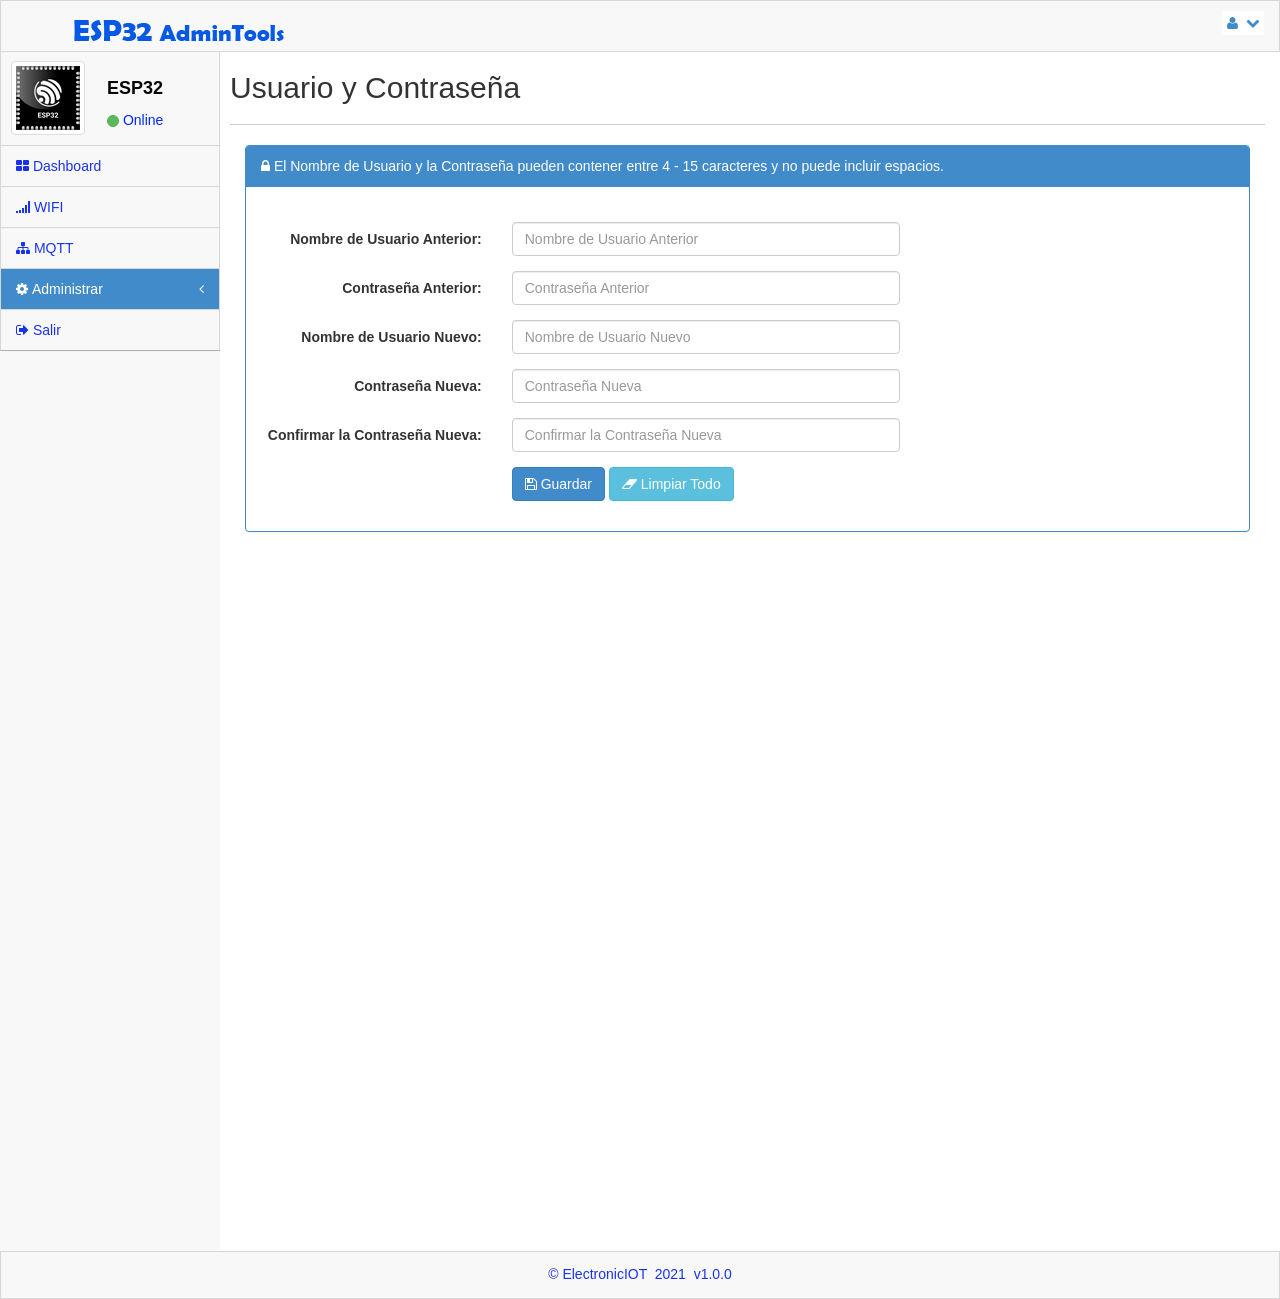
==== src/data/admin.html @ fc7c02d1 "Maquetado en Limpio HTML 15/08/25" ====
<!DOCTYPE html>
<html lang="es">
<!-- BEGIN HEAD-->

<head>
    <meta charset="UTF-8" />
    <title>AdminTools | Admin</title>
    <meta content="width=device-width, initial-scale=1.0" name="viewport" />
    <meta content="" name="description" />
    <meta content="ElectronicIOT" name="author" />
    <!-- Favicon icon -->
    <link rel="icon" href="esp32.png" type="image/x-icon">
    <!-- GLOBAL STYLES -->
    <link rel="stylesheet" href="bootstrap.css" />
    <link rel="stylesheet" href="main.css" />
    <link rel="stylesheet" href="theme.css" />
    <link rel="stylesheet" href="MoneAdmin.css" />
    <link rel="stylesheet" href="font-awesome.css" />
    <link rel="stylesheet" href="bootstrap-switch.css" />
    <link rel="stylesheet" href="styles.css" />
    <!--END GLOBAL STYLES -->
</head>
<!-- END  HEAD-->
<!-- BEGIN BODY-->

<body class="padTop53 ">
    <!-- MAIN WRAPPER -->
    <div id="wrap">
        <!-- HEADER SECTION -->
        <div id="top">
            <nav class="navbar navbar-inverse navbar-fixed-top " style="padding-top: 10px;">
                <a data-original-title="Show/Hide Menu" data-placement="bottom" data-tooltip="tooltip" class="accordion-toggle btn btn-primary btn-sm visible-xs" data-toggle="collapse" href="#menu" id="menu-toggle">
                    <i class="icon-align-justify"></i>
                </a>
                <!-- LOGO SECTION -->
                <header class="navbar-header">
                    <a href="/" class="navbar-brand">
                        <img src="logo.png" alt="" /></a>
                </header>
                <!-- END LOGO SECTION -->
                <ul class="nav navbar-top-links navbar-right">
                    <!--ADMIN SETTINGS SECTIONS -->
                    <li class="dropdown">
                        <a class="dropdown-toggle" data-toggle="dropdown" href="#">
                            <i class="icon-user "></i>&nbsp; <i class="icon-chevron-down "></i>
                        </a>
                        <ul class="dropdown-menu dropdown-user">
                            <li>
                                <a href="esp-admin"><i class="icon-user"></i> Usuario </a>
                            </li>
                            <li class="divider"></li>
                            <li><a href="esp-logout"><i class="icon-signout"></i> Salir </a>
                            </li>
                        </ul>
                    </li>
                    <!--END ADMIN SETTINGS -->
                </ul>
            </nav>
        </div>
        <!-- END HEADER SECTION -->
        <!-- MENU SECTION -->
        <div id="left">
            <div class="media user-media well-small">
                <a class="user-link" href="/">
                    <img class="media-object img-thumbnail user-img" alt="User Picture" src="esp32.png" />
                </a>
                <br />
                <div class="media-body">
                    <h5 class="media-heading"> ESP32</h5>
                    <ul class="list-unstyled user-info">
                        <li>
                            <a class="btn btn-success btn-xs btn-circle" style="width: 10px;height: 12px;"></a> Online
                        </li>
                    </ul>
                </div>
                <br />
            </div>
            <ul id="menu" class="collapse">
                <li class="panel">
                    <a href="/">
                        <i class="icon-th-large"></i> Dashboard
                    </a>
                </li>
                <li class="panel">
                    <a href="esp-wifi">
                        <i class="icon-signal"></i> WIFI
                    </a>
                </li>
                <li class="panel">
                    <a href="esp-mqtt">
                        <i class="icon-sitemap"></i> MQTT
                    </a>
                </li>
                <li class="panel active">
                    <a href="#" data-parent="#menu" data-toggle="collapse" class="accordion-toggle" data-target="#component-nav">
                        <i class=" icon-cog"> </i> Administrar
                        <span class="pull-right">
                          <i class="icon-angle-left"></i>       
                    </a>
                    <ul class="collapse" id="component-nav">
                        <li class=""><a href="esp-device"><i class="icon-angle-right"></i> Dispositivo </a></li>
                        <li class=""><a href="esp-restore"><i class="icon-angle-right"></i> Ajustes predeterminados de fábrica </a></li>
                        <li class=""><a href="esp-restart"><i class="icon-angle-right"></i> Reinicio </a></li>
                        <li class=""><a href="esp-admin"><i class="icon-angle-right"></i> Contraseña </a></li>
                    </ul>
                </li>
                <li class="panel">
                    <a href="esp-logout">
                        <i class="icon-signout"></i> Salir
                    </a>
                </li>
            </ul>
        </div>
        <!--END MENU SECTION -->
        <!--PAGE CONTENT -->
        <div id="content">
            <div class="inner" style="min-height:1200px;">
                <div class="row">
                    <div class="col-lg-12">
                        <h2> Usuario y Contraseña</h2>
                    </div>
                </div>
            <hr>
 
            <!--END BLOCK SECTION -->
            <div class="col-lg-12">
                <div class="panel panel-primary">
                    <div class="panel-heading">
                        <i class="icon-lock"></i> El Nombre de Usuario y la Contraseña pueden contener entre 4 - 15 caracteres y no puede incluir espacios.
                    </div>
                    <div class="panel-body">
                        <br>
                        <form class="form-horizontal">
                            
                            <div class="form-group" id="form_www_username">
                                <label for="www_username" class="control-label col-lg-3">Nombre de Usuario Anterior:</label>
                                <div class="col-lg-5">
                                    <input type="text" id="www_username" name="www_username" placeholder="Nombre de Usuario Anterior" class="form-control" />
                                </div>
                            </div>
                            <div class="form-group" id="form_www_password">
                                <label for="www_password" class="control-label col-lg-3">Contraseña Anterior:</label>
                                <div class="col-lg-5">
                                    <input type="password" id="www_password" name="www_password" placeholder="Contraseña Anterior" class="form-control" />
                                </div>
                            </div>
                            <div class="form-group" id="form_new_www_username">
                                <label for="new_www_username" class="control-label col-lg-3">Nombre de Usuario Nuevo:</label>
                                <div class="col-lg-5">
                                    <input type="text" id="new_www_username" name="new_www_username" placeholder="Nombre de Usuario Nuevo" class="form-control" />
                                </div>
                            </div>
                            <div class="form-group" id="form_new_www_password">
                                <label for="new_www_password" class="control-label col-lg-3">Contraseña Nueva:</label>
                                <div class="col-lg-5">
                                    <input type="password" id="new_www_password" name="new_www_password" placeholder="Contraseña Nueva" class="form-control" />
                                </div>
                            </div>
                            <div class="form-group" id="form_c_new_www_password">
                                <label for="c_new_www_password" class="control-label col-lg-3">Confirmar la Contraseña Nueva:</label>
                                <div class="col-lg-5">
                                    <input type="password" id="c_new_www_password" name="c_new_www_password" placeholder="Confirmar la Contraseña Nueva" class="form-control" />
                                </div>
                            </div>                 
                            <div class="form-group">
                                <label for="#" class="control-label col-lg-3"></label>
                                <div class="col-lg-5">
                                    <button class="btn btn-primary" type="submit"><i class="icon-save icon-white"></i> Guardar</button>
                                    <button class="btn btn-info" type="button" ><i class="icon-eraser icon-white"></i> Limpiar Todo</button>
                                </div>
                            </div>

                        </form>                   
                        
                    </div>
                </div>
            </div>
        </div>
    </div>
    <!--END PAGE CONTENT -->
    </div>
    <!-- END RIGHT STRIP  SECTION -->
    </div>
    <!--END MAIN WRAPPER -->
    <!-- FOOTER -->
    <div id="footer">
        <p>&copy; ElectronicIOT &nbsp;2021 &nbsp;v1.0.0</p>
    </div>
    <!--END FOOTER -->
    <!-- GLOBAL SCRIPTS -->
    <script src="jquery-2.0.3.min.js"></script>
    <script src="bootstrap.min.js"></script>
    <script src="modernizr-2.6.2.min.js"></script>
    <script src="bootstrap-switch.min.js"></script>
    <script src="scripts.js"></script>
    <!-- END GLOBAL SCRIPTS -->
</body>
<!-- END BODY-->

</html>
---- src/data/main.css ----
/*********************************************************/

/*                Important For top hover dropwown                */


      #top > .navbar .dropdown-menu > li > a:hover, #top > .navbar .dropdown-menu > li > a:focus {
background-repeat: repeat-x;
   background-image: linear-gradient(to bottom, #EEECEC  0%, #E2E2E2  100%) !important;
}


/*********************************************************/



#wrap {
  margin: 0 auto;
}

/* Set the fixed height of the footer here */

#footer {
  height: 48px;
  background-color: #222222;
}

@media (min-width: 768px) {
  html,
  body {
    height: 100%;
    /* The html and body elements cannot have any padding or margin. */
  
  }
  #wrap {
    height: auto !important;
    height: 100%;
    min-height: 100%;
    padding: 0 0 48px;
    margin-bottom: -48px;
  }
}

/* -------- END Sticky footer styles ------------------ */
/*********************************************************/

/*                 Template Layout                       */

/*********************************************************/

::-webkit-scrollbar {
  width: 12px;
  height: 12px;
}

::-webkit-scrollbar-thumb {
  border-radius: 1em;
}

::-webkit-scrollbar-thumb:hover {
  background-color: #999;
}

::-webkit-scrollbar-track {
  background: transparent;
  border-radius: 1em;
}

::-webkit-scrollbar-track:hover {
  background: rgba(110, 110, 110, 0.25);
}

body.padTop53 {
  padding-top: 75px;
  overflow: visible;
}

@media (min-width: 802px) {
  body.padTop53 {
    padding-top: 51px;
  }


}

#wrap:before,
#top:before,
.head:before,
#footer:before,
#wrap:after,
#top:after,
.head:after,
#footer:after {
  display: table;
  content: " ";
}

#wrap:after,
#top:after,
.head:after,
#footer:after {
  clear: both;
}

#wrap {
  background-color: #f8f8f8;
}

#right {
  display: none;
}

@media (min-width: 768px) {
  #left {
    position: relative;
    float: left;
    width: 100px;
  }
  #left #menu.affix {
    position: fixed;
    top:0px;
    width: 100px;
    overflow-x: hidden;
    overflow-y: hidden;
    -webkit-overflow-scrolling: touch;
  }
  #left #menu.affix:hover {
    overflow-y: scroll;
  }
  #left #menu.affix > li:last-child > a:last-child {
    /*border-bottom: 1px solid rgba(0, 0, 0, 0.3);*/
    /*box-shadow: 0 1px 0 rgba(255, 255, 255, 0.05), 0 1px 0 rgba(255, 255, 255, 0.05) inset;*/
  }
  body.padTop53 #left #menu.affix {
    top: 53px;
  }
  .side-right #left {
    float: right;
  }
  #content {
    margin-left: 100px;
  }
  .side-right #content {
    margin-right: 100px;
    margin-left: 0;
  }
  #left {
    margin-bottom: -10px;
  }
}

@media (min-width: 992px) {
  #left {
    width: 220px;
  }
  #left #menu.affix {
    width: 220px;
  }
  .mini-sidebar #left {
    width: 100px;
  }
  .mini-sidebar #left #menu.affix {
    width: 100px;
  }
  #content {
    margin-left: 220px;
  }
  .side-right #content {
    margin-right: 220px;
  }
  .mini-sidebar #content {
    margin-left: 100px;
  }
  .mini-sidebar.side-right #content {
    margin-right: 100px;
    margin-left: 0;
  }
}

@media (min-width: 768px) {
  .hide-sidebar #left,
  .hide-sidebar #right {
    display: none;
  }
  .hide-sidebar #content {
    width: 100% !important;
    margin: 0 !important;
  }
}

@media (min-width: 1200px) {
  body.fixed #wrap,
  body.fixed #footer,
  body.fixed #top .navbar.navbar-fixed-top {
    max-width: 1170px;
    margin-right: auto;
    margin-left: auto;
  }
}

/* ================== END Template Layout ============== */

/* BEGIN TOP bar */

#top .navbar {
  margin-bottom: 0;
   border:1px solid rgb(216, 215, 215);
  background-color:#f8f8f8;
}

#top .navbar-brand {
  padding: 0;
}

#top .topnav {
  margin: 10px 15px 10px auto;
}

@media (min-width: 768px) {
  #top .topnav {
    float: right;
  }
}

/* END TOP bar */
/* BEGIN header.head bar */

.head {
  text-shadow: 0 1px 0px rgba(0, 0, 0, 0.5);
  background: #404040;
  border-bottom: 1px solid rgba(0, 0, 0, 0.3);
  box-shadow: 0 1px 0px rgba(255, 255, 255, 0.05) inset;
}

.head .search-bar {
  padding: 10px 15px;
  margin: 0 auto;
  border-bottom: 1px solid rgba(0, 0, 0, 0.3);
  -webkit-box-shadow: 0 1px 0 rgba(255, 255, 255, 0.05);
          box-shadow: 0 1px 0 rgba(255, 255, 255, 0.05);
}

.head .search-bar .main-search {
  margin-right: 40px;
  border-bottom: 1px solid #7c7c7c;
}

.head .search-bar .main-search input[type="text"] {
  color: #ccc;
  background-color: transparent;
  border-color: transparent;
  -webkit-box-shadow: none;
          box-shadow: none;
}

.head .search-bar .main-search button,
.head .search-bar .main-search input[type=submit] {
  background: transparent;
  border: transparent;
}

@media (min-width: 768px) {
  .head .search-bar {
    border-right: 1px solid rgba(0, 0, 0, 0.3);
    border-bottom-width: 0;
    -webkit-box-shadow: -1px 0 0px rgba(255, 255, 255, 0.05) inset;
            box-shadow: -1px 0 0px rgba(255, 255, 255, 0.05) inset;
  }
  .side-right .head .search-bar {
    border-left: 1px solid rgba(0, 0, 0, 0.3);
    border-right-width: 0;
    -webkit-box-shadow: 1px 0 0px rgba(255, 255, 255, 0.05) inset;
            box-shadow: 1px 0 0px rgba(255, 255, 255, 0.05) inset;
  }
}

.head .main-bar {
  padding: 10px;
}

.head .main-bar h3 {
  margin-top: 0;
  margin-bottom: 0;
  color: #bababa;
}

@media (min-width: 768px) {
  .head .main-bar h3 {
    margin-top: 5px;
  }
}

@media (min-width: 768px) {
  .head .search-bar .main-search {
    margin-right: auto;
  }
}

#menu-toggle {
  float: right;
  margin-left: 15px;
}

@media (min-width: 768px) {
  .search-bar {
    float: left;
    width: 100px;
    padding: 10px 4px;
  }
  .side-right .search-bar {
    float: right;
  }
  .search-bar .input-group-btn {
    display: none;
  }
  .search-bar .input-small.form-control {
    border-radius: 3px;
  }
  .main-bar {
    margin-left: 100px;
  }
  .side-right .main-bar {
    margin-right: 100px;
    margin-left: 0;
  }
}

@media (min-width: 992px) {
  .search-bar {
    width: 220px;
    padding: 10px 15px;
  }
  .search-bar .input-group-btn {
    display: table-cell;
  }
  .search-bar .input-small.form-control {
    border-radius: 3px 0 0 3px;
  }
  .mini-sidebar .search-bar {
    width: 100px;
    padding: 10px 4px;
  }
  .mini-sidebar .search-bar .input-group-btn {
    display: none;
  }
  .mini-sidebar .search-bar .input-small.form-control {
    border-radius: 3px;
  }
  .main-bar {
    margin-left: 220px;
  }
  .side-right .main-bar {
    margin-right: 220px;
  }
  .mini-sidebar .main-bar {
    margin-left: 100px;
  }
  .side-right.mini-sidebar .main-bar {
    margin-left: 0;
  }
}

/** END header.head bar */
/*********************************************************/

/*          Begin LEFT Styles                           */

/*********************************************************/

.user-media {
  display: none;
  /*background-color: #5cb85c;*/
  color:#0029FF;
   border-right:1px solid rgb(216, 215, 215);
    border-left:1px solid rgb(216, 215, 215);
}

@media (min-width: 768px) {
  .user-media {
    display: block;
  }
  .user-media .media-body {
    display: none;
  }
  .user-media .user-link {
    position: relative;
    display: block;
    margin-right: auto;
    margin-left: auto;
  }
  .user-media .user-link .user-img {
    margin: 10px auto;
  }
  .user-media .user-link .user-label {
    position: absolute;
    top: -6px;
    right: 6px;
  }
}

@media (min-width: 992px) {
  .user-media .user-link {
    float: left;
  }
  .user-media .user-link .user-img {
    margin: 10px;
  }
  .user-media .user-link .user-label {
    top: 6px;
    right: 0;
  }
  .user-media .media-body {
    display: block;
    float: left;
    margin-left: 12px;
  }
  .user-media .media-body h5.media-heading {
   font-size: 18px;
padding-top: 8px;
margin-bottom: 11px;
color: #050505;
font-weight: bolder;
  }
  .user-media .media-body ul.user-info li {
    /*color: #ccc;*/
  }
}

@media (min-width: 768px) {
  .mini-sidebar .media-body {
    display: none;
  }
  .side-right .user-link .user-label {
    right: auto;
    left: 6px;
  }
}

/* ============== END LEFT Styles ================= */
#menu {
  position: relative;
  overflow: hidden;
  /*background-color: #333;*/
  border-right:1px solid rgb(216, 215, 215);
   border-left:1px solid rgb(216, 215, 215);
  background-color:#f8f8f8;
  border-bottom: 1px solid rgba(0, 0, 0, 0.3);
  -webkit-box-shadow: 0 1px 0 rgba(255, 255, 255, 0.05);
          box-shadow: 0 1px 0 rgba(255, 255, 255, 0.05);
}

#menu,
#menu ul {
  padding: 0;
  margin: 0;
  list-style: none;
}

@media (min-width: 768px) {
  #menu.collapse {
    display: inherit !important;
  }
}

#menu > li {
  position: relative;
  display: block;
  margin: 0;
  border-width: 0;
  border-radius: 0;
}

#menu > li > a {
  position: relative;
  display: block;
  padding: 10px 15px;
  color: #1933EC;
  /*text-shadow: 0 1px 0 rgba(0, 0, 0, 0.5);*/
  border-top:1px solid rgb(216, 215, 215);
  /*-webkit-box-shadow: inset 0 1px 0 rgba(255, 255, 255, 0.05);
          box-shadow: inset 0 1px 0 rgba(255, 255, 255, 0.05);*/
}

#menu > li > a:hover,
#menu > li > a:focus {
  color: #fff;
  text-decoration: none;
  background-color: #428bca;
  outline: none;
}

#menu > li > a .label {
  float: right;
}

#menu > li.active > a {
  color: #fff;
  background-color: #428bca;

}

#menu > li.panel {
  background-color: transparent;
}

#menu li > a {
  text-decoration: none;
}

#menu ul {
  padding: 5px 0 5px 15px;
  border-top: 1px solid rgb(216, 215, 215);
  -webkit-box-shadow: 0 1px 0px rgba(255, 255, 255, 0.05) inset;
          box-shadow: 0 1px 0px rgba(255, 255, 255, 0.05) inset;
}

#menu ul a {
  display: block;
  padding: 10px 0;
  /*margin-left: 15px;*/
   /*font-size: 12px;*/
  font-size: 14px;
  /*color: #000;*/
}

#menu .nav-header {
  padding: 3px 15px;
  font-size: 12px;
  font-weight: bold;
  color: #777;
  text-shadow: 0 1px 0px rgba(0, 0, 0, 0.5);
  text-transform: uppercase;
  background: #404040;
  border-top: 1px solid rgba(0, 0, 0, 0.3);
  -webkit-box-shadow: 0 1px 0px rgba(255, 255, 255, 0.05) inset;
          box-shadow: 0 1px 0px rgba(255, 255, 255, 0.05) inset;
}

#menu .nav-divider {
  height: 6px;
  margin: 0;
  background: rgba(0, 0, 0, 0.2);
  border-top: 1px solid rgba(255, 255, 255, 0.01);
  box-shadow: 0 1px 3px rgba(0, 0, 0, 0.3) inset;
}

#menu > li.active > a {
  position: relative;
}

#menu > li.panel.active ul > li.active > a:after {
  position: absolute;
  right: 0;
  border-color: transparent #6e6e6e transparent transparent;
  border-style: solid;
  border-width: 10px;
  content: "";
}

.side-right #menu > li > a > .label {
  right: auto;
  left: 3px;
}

@media (min-width: 768px) {
  .mini-sidebar #menu > li > a,
  #menu > li > a {
    text-align: center;
  }
  .mini-sidebar #menu > li > a > i,
  #menu > li > a > i {
    display: block;
    font-size: 20px;
  }
  .mini-sidebar #menu > li > a .label,
  #menu > li > a .label {
    position: absolute;
    top: 3px;
    right: 3px;
  }
  .mini-sidebar.side-right #menu > li > a .label,
  .side-right #menu > li > a .label {
    right: auto;
  }
  #menu:after,
  .mini-sidebar #menu:after {
    position: absolute;
    top: 0;
    right: 0;
    bottom: 0;
    left: 0;
    display: block;
    width: 0;
    /*background: #333;*/
    /*content: " ";*/
    -webkit-box-shadow: 97px 1px 5px 2px rgba(0, 0, 0, 0.6);
            box-shadow: 97px 1px 5px 2px rgba(0, 0, 0, 0.6);
  }
  .side-right #menu:after,
  .side-right.mini-sidebar #menu:after {
    -webkit-box-shadow: 3px 1px 5px 2px rgba(0, 0, 0, 0.6);
            box-shadow: 3px 1px 5px 2px rgba(0, 0, 0, 0.6);
  }
}

@media (min-width: 992px) {
  #menu > li > a {
    text-align: left;
  }
  #menu > li > a > i {
    display: inline;
    font-size: 14px;
  }
  #menu > li > a > .label {
    position: relative;
  }
  #menu:after {
    -webkit-box-shadow: 217px 1px 5px 2px rgba(0, 0, 0, 0.6);
            box-shadow: 217px 1px 5px 2px rgba(0, 0, 0, 0.6);
  }
  .mini-sidebar #menu:after {
    -webkit-box-shadow: 97px 1px 5px 2px rgba(0, 0, 0, 0.6);
            box-shadow: 97px 1px 5px 2px rgba(0, 0, 0, 0.6);
  }
}

/* BEGIN CONTENT STYLES */

#content {
  -webkit-transition: margin 0.4s;
          transition: margin 0.4s;
}

.outer {
  padding: 10px;
  background-color: #6e6e6e;
}

.outer:before,
.outer:after {
  display: table;
  content: " ";
}

.outer:after {
  clear: both;
}

.inner {
  position: relative;
  min-height: 1px;
  /*padding-right: 10px;*/
  padding-right: 15px;
  padding-left: 10px;
  background: #fff;
  border: 0px solid #e4e4e4;
  min-height:1200px;
}

@media (min-width: 768px) {
  .inner {
    float: left;
    width: 100%;

  }
 
}

.inner .row {
  margin-right: -15px;
  margin-left: -15px;
}

/* END CONTENT STYLES */
/* BEGIN FOOTER */

#footer {
  margin: 0 auto;
  color: #1933EC;
background-color:#f8f8f8;
 border:1px solid rgb(216, 215, 215);

}

#footer p {
  padding: 12px 0 0;
  text-align: center;
  
}

/** END FOOTER */
.box {
  position: relative;
  display: block;
  margin: 10px auto;
  border: 1px solid #efefef;
}

.box header {
  background-repeat: repeat-x;
    border-bottom: 1px solid #d4d4d4;
    -webkit-box-shadow: 0 1px 4px rgba(0, 0, 0, 0.065);
    box-shadow: 0 1px 4px rgba(0, 0, 0, 0.065);
    background-image: linear-gradient(to bottom, #ffffff 0%, #f2f2f2 100%);
}

.box header:before,
.box header:after {
  display: table;
  content: " ";
}

.box header:after {
  clear: both;
}

.box header .icons,
.box header h5,
.box header .toolbar {
  position: relative;
  display: block;
  float: left;
  min-height: 1px;
  padding: 0;
  margin: 0;
}

.box header .icons {
  padding: 10px 15px;
  border-right: 1px solid #ddd;
  -webkit-box-shadow: 1px 0px 0px #ffffff;
          box-shadow: 1px 0px 0px #ffffff;
}

.box header h5 {
  padding: 12px;
  font-weight: bold;
}

.box.inverse header {
  color: #f5f5f5;
    background-repeat: repeat-x;
    border-bottom: 1px solid #4d4d4d;
    background-image: linear-gradient(to bottom, #333333 0%, #222222 100%);
}

.box.inverse header .icons {
  border-right: 1px solid #222;
  -webkit-box-shadow: 1px 0px 0px #3c3c3c;
          box-shadow: 1px 0px 0px #3c3c3c;
}

.box.primary header {
  color: #fff;
    background-repeat: repeat-x;
    border-bottom: 1px solid #428bca;
    background-image: linear-gradient(to bottom, #428bca 0%, #3071a9 100%);
}

.box.primary header .icons {
  border-right: 1px solid #245682;
  -webkit-box-shadow: 1px 0px 0px #6aa3d5;
          box-shadow: 1px 0px 0px #6aa3d5;
}

.box.success header {
  color: #fff;
    background-repeat: repeat-x;
    border-bottom: 1px solid #5cb85c;
    background-image: linear-gradient(to bottom, #5cb85c 0%, #449d44 100%);
}

.box.success header .icons {
  border-right: 1px solid #357935;
  -webkit-box-shadow: 1px 0px 0px #80c780;
          box-shadow: 1px 0px 0px #80c780;
}

.box.warning header {
  color: #fff;
    background-repeat: repeat-x;
    border-bottom: 1px solid #f0ad4e;
    background-image: linear-gradient(to bottom, #f0ad4e 0%, #ec971f 100%);
}

.box.warning header .icons {
  border-right: 1px solid #c77c11;
  -webkit-box-shadow: 1px 0px 0px #f4c37d;
          box-shadow: 1px 0px 0px #f4c37d;
}

.box.danger header {
  color: #fff;
    background-repeat: repeat-x;
    border-bottom: 1px solid #d9534f;
    background-image: linear-gradient(to bottom, #d9534f 0%, #c9302c 100%);
}

.box.danger header .icons {
  border-right: 1px solid #a02622;
  -webkit-box-shadow: 1px 0px 0px #e27c79;
          box-shadow: 1px 0px 0px #e27c79;
}

.box.info header {
  color: #fff;
    background-repeat: repeat-x;
    border-bottom: 1px solid #5bc0de;
    background-image: linear-gradient(to bottom, #5bc0de 0%, #31b0d5 100%);
}

.box.info header .icons {
  border-right: 1px solid #2390b0;
  -webkit-box-shadow: 1px 0px 0px #85d0e7;
          box-shadow: 1px 0px 0px #85d0e7;
}

.box:not(.dark) header .toolbar .nav > li > a {
  /*color: #fff;*/
  color:#1973e1;
}

.box header .toolbar {
  display: inline-table;
  float: right;
}

.box header .toolbar .btn-toolbar {
  margin: 6px 3px;
}

.box header .toolbar .label,
.box header .toolbar .badge {
  display: inline-block;
  margin: 10px;
}

.box header .toolbar .nav {
  margin: 1px 1px 0 0;
}

.box header .toolbar .nav > li {
  display: inline-block;
}

.box header .toolbar .nav > li > a {
  padding-top: 9px;
 
}

.box header .toolbar .nav > li > a:hover,
.box header .toolbar .nav > li > a:focus {
  color: #222;
  
}

.box header .toolbar > .btn {
  margin-right: 4px;
}

.box header .toolbar > .btn-sm,
.box header .toolbar > .btn-group {
  margin: 4px;
}

.box header .toolbar > .btn-xs {
  margin: 6px;
}

.box header .toolbar .input-sm {
  margin: 4px -4px;
}

.box header .toolbar .progress {
  min-width: 120px;
  margin: 10px 4px;
}

.box header .toolbar .progress.middle {
  height: 12px;
  margin: 13px 4px;
}

.box header .toolbar .progress.mini {
  height: 6px;
  margin: 16px 4px;
}

.box.danger .dropdown-menu > li > a:hover,
.box.danger .dropdown-menu > li > a:focus {
  background-repeat: repeat-x;
    background-image: linear-gradient(to bottom, #d9534f 0%, #c9302c 100%);
}

.box.info .dropdown-menu > li > a:hover,
.box.info .dropdown-menu > li > a:focus {
  background-repeat: repeat-x;
    background-image: linear-gradient(to bottom, #5bc0de 0%, #31b0d5 100%);
}

.box.success .dropdown-menu > li > a:hover,
.box.success .dropdown-menu > li > a:focus {
  background-repeat: repeat-x;
    background-image: linear-gradient(to bottom, #5cb85c 0%, #449d44 100%);
}

.box.warning .dropdown-menu > li > a:hover,
.box.warning .dropdown-menu > li > a:focus {
  background-repeat: repeat-x;
    background-image: linear-gradient(to bottom, #f0ad4e 0%, #ec971f 100%);
}

.box.inverse .dropdown-menu > li > a:hover,
.box.inverse .dropdown-menu > li > a:focus {
  background-repeat: repeat-x;
    background-image: linear-gradient(to bottom, #333333 0%, #222222 100%);
}

.box .body {
  padding: 10px;
  -webkit-box-shadow: inset 0 1px 1px rgba(0, 0, 0, 0.05);
          box-shadow: inset 0 1px 1px rgba(0, 0, 0, 0.05);
}

.box .body hr {
  margin-right: -10px;
  margin-left: -10px;
}

.body.collapse:not(.in) {
  padding: 0;
}

.box > .block {
  padding: 0;
}

.row.ui-sortable .box header {
  cursor: move;
}

.btn-metis-1 {
  color: #ffffff;
  background-color: #ee465a;
  border-color: #c11a39;
}

.btn-metis-1:hover,
.btn-metis-1:focus,
.btn-metis-1:active,
.btn-metis-1.active,
.open .dropdown-toggle.btn-metis-1 {
  color: #ffffff;
  background-color: #eb2139;
  border-color: #8b1329;
}

.btn-metis-1:active,
.btn-metis-1.active,
.open .dropdown-toggle.btn-metis-1 {
  background-image: none;
}

.btn-metis-1.disabled,
.btn-metis-1[disabled],
fieldset[disabled] .btn-metis-1,
.btn-metis-1.disabled:hover,
.btn-metis-1[disabled]:hover,
fieldset[disabled] .btn-metis-1:hover,
.btn-metis-1.disabled:focus,
.btn-metis-1[disabled]:focus,
fieldset[disabled] .btn-metis-1:focus,
.btn-metis-1.disabled:active,
.btn-metis-1[disabled]:active,
fieldset[disabled] .btn-metis-1:active,
.btn-metis-1.disabled.active,
.btn-metis-1[disabled].active,
fieldset[disabled] .btn-metis-1.active {
  background-color: #ee465a;
  border-color: #c11a39;
}

.btn-metis-2 {
  color: #ffffff;
  background-color: #9fd256;
  border-color: #6fac34;
}

.btn-metis-2:hover,
.btn-metis-2:focus,
.btn-metis-2:active,
.btn-metis-2.active,
.open .dropdown-toggle.btn-metis-2 {
  color: #ffffff;
  background-color: #8dc936;
  border-color: #517d26;
}

.btn-metis-2:active,
.btn-metis-2.active,
.open .dropdown-toggle.btn-metis-2 {
  background-image: none;
}

.btn-metis-2.disabled,
.btn-metis-2[disabled],
fieldset[disabled] .btn-metis-2,
.btn-metis-2.disabled:hover,
.btn-metis-2[disabled]:hover,
fieldset[disabled] .btn-metis-2:hover,
.btn-metis-2.disabled:focus,
.btn-metis-2[disabled]:focus,
fieldset[disabled] .btn-metis-2:focus,
.btn-metis-2.disabled:active,
.btn-metis-2[disabled]:active,
fieldset[disabled] .btn-metis-2:active,
.btn-metis-2.disabled.active,
.btn-metis-2[disabled].active,
fieldset[disabled] .btn-metis-2.active {
  background-color: #9fd256;
  border-color: #6fac34;
}

.btn-metis-3 {
  color: #ffffff;
  background-color: #fbb450;
  border-color: #f89406;
}

.btn-metis-3:hover,
.btn-metis-3:focus,
.btn-metis-3:active,
.btn-metis-3.active,
.open .dropdown-toggle.btn-metis-3 {
  color: #ffffff;
  background-color: #faa328;
  border-color: #bc7005;
}

.btn-metis-3:active,
.btn-metis-3.active,
.open .dropdown-toggle.btn-metis-3 {
  background-image: none;
}

.btn-metis-3.disabled,
.btn-metis-3[disabled],
fieldset[disabled] .btn-metis-3,
.btn-metis-3.disabled:hover,
.btn-metis-3[disabled]:hover,
fieldset[disabled] .btn-metis-3:hover,
.btn-metis-3.disabled:focus,
.btn-metis-3[disabled]:focus,
fieldset[disabled] .btn-metis-3:focus,
.btn-metis-3.disabled:active,
.btn-metis-3[disabled]:active,
fieldset[disabled] .btn-metis-3:active,
.btn-metis-3.disabled.active,
.btn-metis-3[disabled].active,
fieldset[disabled] .btn-metis-3.active {
  background-color: #fbb450;
  border-color: #f89406;
}

.btn-metis-4 {
  color: #ffffff;
  background-color: #a264e7;
  border-color: #62309a;
}

.btn-metis-4:hover,
.btn-metis-4:focus,
.btn-metis-4:active,
.btn-metis-4.active,
.open .dropdown-toggle.btn-metis-4 {
  color: #ffffff;
  background-color: #8d41e2;
  border-color: #44216b;
}

.btn-metis-4:active,
.btn-metis-4.active,
.open .dropdown-toggle.btn-metis-4 {
  background-image: none;
}

.btn-metis-4.disabled,
.btn-metis-4[disabled],
fieldset[disabled] .btn-metis-4,
.btn-metis-4.disabled:hover,
.btn-metis-4[disabled]:hover,
fieldset[disabled] .btn-metis-4:hover,
.btn-metis-4.disabled:focus,
.btn-metis-4[disabled]:focus,
fieldset[disabled] .btn-metis-4:focus,
.btn-metis-4.disabled:active,
.btn-metis-4[disabled]:active,
fieldset[disabled] .btn-metis-4:active,
.btn-metis-4.disabled.active,
.btn-metis-4[disabled].active,
fieldset[disabled] .btn-metis-4.active {
  background-color: #a264e7;
  border-color: #62309a;
}

.btn-metis-5 {
  color: #ffffff;
  background-color: #777777;
  border-color: #555555;
}

.btn-metis-5:hover,
.btn-metis-5:focus,
.btn-metis-5:active,
.btn-metis-5.active,
.open .dropdown-toggle.btn-metis-5 {
  color: #ffffff;
  background-color: #636363;
  border-color: #363636;
}

.btn-metis-5:active,
.btn-metis-5.active,
.open .dropdown-toggle.btn-metis-5 {
  background-image: none;
}

.btn-metis-5.disabled,
.btn-metis-5[disabled],
fieldset[disabled] .btn-metis-5,
.btn-metis-5.disabled:hover,
.btn-metis-5[disabled]:hover,
fieldset[disabled] .btn-metis-5:hover,
.btn-metis-5.disabled:focus,
.btn-metis-5[disabled]:focus,
fieldset[disabled] .btn-metis-5:focus,
.btn-metis-5.disabled:active,
.btn-metis-5[disabled]:active,
fieldset[disabled] .btn-metis-5:active,
.btn-metis-5.disabled.active,
.btn-metis-5[disabled].active,
fieldset[disabled] .btn-metis-5.active {
  background-color: #777777;
  border-color: #555555;
}

.btn-metis-6 {
  color: #ffffff;
  background-color: #00b4f5;
  border-color: #008dc5;
}

.btn-metis-6:hover,
.btn-metis-6:focus,
.btn-metis-6:active,
.btn-metis-6.active,
.open .dropdown-toggle.btn-metis-6 {
  color: #ffffff;
  background-color: #0096cc;
  border-color: #006188;
}

.btn-metis-6:active,
.btn-metis-6.active,
.open .dropdown-toggle.btn-metis-6 {
  background-image: none;
}

.btn-metis-6.disabled,
.btn-metis-6[disabled],
fieldset[disabled] .btn-metis-6,
.btn-metis-6.disabled:hover,
.btn-metis-6[disabled]:hover,
fieldset[disabled] .btn-metis-6:hover,
.btn-metis-6.disabled:focus,
.btn-metis-6[disabled]:focus,
fieldset[disabled] .btn-metis-6:focus,
.btn-metis-6.disabled:active,
.btn-metis-6[disabled]:active,
fieldset[disabled] .btn-metis-6:active,
.btn-metis-6.disabled.active,
.btn-metis-6[disabled].active,
fieldset[disabled] .btn-metis-6.active {
  background-color: #00b4f5;
  border-color: #008dc5;
}

.btn-circle {
  width: 40px;
  height: 40px;
  padding: 8px 10px;
  border-radius: 500px;
}

.btn-circle.btn-lg {
  width: 60px;
  height: 60px;
  padding: 14px 16px;
}

.btn-circle.btn-sm {
  width: 30px;
  height: 30px;
  padding: 5px 10px;
}

.btn-circle.btn-xs {
  width: 20px;
  height: 20px;
  padding: 0 5px;
}

.btn-rect {
  border-radius: 0 !important;
}

.btn-round.btn {
  border-radius: 28px;
}

.btn-round.btn-xs {
  border-radius: 28px;
}

.btn-round.btn-sm {
  border-radius: 28px;
}

.btn-round.btn-lg {
  border-radius: 28px;
}

.btn-line.btn-default {
  color: #333333;
  background-color: #fff;
  border-color: #cccccc;
}

.btn-line.btn-default:hover,
.btn-line.btn-default:focus,
.btn-line.btn-default:active,
.btn-line.btn-default.active {
  color: #ffffff;
  background-color: #262626;
  border-color: #b3b3b3;
}

.btn-line.btn-default.disabled,
.btn-line.btn-default[disabled],
fieldset[disabled] .btn-line.btn-default,
.btn-line.btn-default.disabled:hover,
.btn-line.btn-default[disabled]:hover,
fieldset[disabled] .btn-line.btn-default:hover,
.btn-line.btn-default.disabled:focus,
.btn-line.btn-default[disabled]:focus,
fieldset[disabled] .btn-line.btn-default:focus,
.btn-line.btn-default.disabled:active,
.btn-line.btn-default[disabled]:active,
fieldset[disabled] .btn-line.btn-default:active,
.btn-line.btn-default.disabled.active,
.btn-line.btn-default[disabled].active,
fieldset[disabled] .btn-line.btn-default.active {
  background-color: #ffffff;
  border-color: #cccccc;
}

.btn-line.btn-primary {
  color: #428bca;
  background-color: #fff;
  border-color: #357ebd;
}

.btn-line.btn-primary:hover,
.btn-line.btn-primary:focus,
.btn-line.btn-primary:active,
.btn-line.btn-primary.active {
  color: #ffffff;
  background-color: #357ebd;
  border-color: #2a6496;
}

.btn-line.btn-primary.disabled,
.btn-line.btn-primary[disabled],
fieldset[disabled] .btn-line.btn-primary,
.btn-line.btn-primary.disabled:hover,
.btn-line.btn-primary[disabled]:hover,
fieldset[disabled] .btn-line.btn-primary:hover,
.btn-line.btn-primary.disabled:focus,
.btn-line.btn-primary[disabled]:focus,
fieldset[disabled] .btn-line.btn-primary:focus,
.btn-line.btn-primary.disabled:active,
.btn-line.btn-primary[disabled]:active,
fieldset[disabled] .btn-line.btn-primary:active,
.btn-line.btn-primary.disabled.active,
.btn-line.btn-primary[disabled].active,
fieldset[disabled] .btn-line.btn-primary.active {
  background-color: #ffffff;
  border-color: #357ebd;
}

.btn-line.btn-warning {
  color: #f0ad4e;
  background-color: #fff;
  border-color: #eea236;
}

.btn-line.btn-warning:hover,
.btn-line.btn-warning:focus,
.btn-line.btn-warning:active,
.btn-line.btn-warning.active {
  color: #ffffff;
  background-color: #eea236;
  border-color: #df8a13;
}

.btn-line.btn-warning.disabled,
.btn-line.btn-warning[disabled],
fieldset[disabled] .btn-line.btn-warning,
.btn-line.btn-warning.disabled:hover,
.btn-line.btn-warning[disabled]:hover,
fieldset[disabled] .btn-line.btn-warning:hover,
.btn-line.btn-warning.disabled:focus,
.btn-line.btn-warning[disabled]:focus,
fieldset[disabled] .btn-line.btn-warning:focus,
.btn-line.btn-warning.disabled:active,
.btn-line.btn-warning[disabled]:active,
fieldset[disabled] .btn-line.btn-warning:active,
.btn-line.btn-warning.disabled.active,
.btn-line.btn-warning[disabled].active,
fieldset[disabled] .btn-line.btn-warning.active {
  background-color: #ffffff;
  border-color: #eea236;
}

.btn-line.btn-danger {
  color: #d9534f;
  background-color: #fff;
  border-color: #d43f3a;
}

.btn-line.btn-danger:hover,
.btn-line.btn-danger:focus,
.btn-line.btn-danger:active,
.btn-line.btn-danger.active {
  color: #ffffff;
  background-color: #d43f3a;
  border-color: #b52b27;
}

.btn-line.btn-danger.disabled,
.btn-line.btn-danger[disabled],
fieldset[disabled] .btn-line.btn-danger,
.btn-line.btn-danger.disabled:hover,
.btn-line.btn-danger[disabled]:hover,
fieldset[disabled] .btn-line.btn-danger:hover,
.btn-line.btn-danger.disabled:focus,
.btn-line.btn-danger[disabled]:focus,
fieldset[disabled] .btn-line.btn-danger:focus,
.btn-line.btn-danger.disabled:active,
.btn-line.btn-danger[disabled]:active,
fieldset[disabled] .btn-line.btn-danger:active,
.btn-line.btn-danger.disabled.active,
.btn-line.btn-danger[disabled].active,
fieldset[disabled] .btn-line.btn-danger.active {
  background-color: #ffffff;
  border-color: #d43f3a;
}

.btn-line.btn-success {
  color: #5cb85c;
  background-color: #fff;
  border-color: #4cae4c;
}

.btn-line.btn-success:hover,
.btn-line.btn-success:focus,
.btn-line.btn-success:active,
.btn-line.btn-success.active {
  color: #ffffff;
  background-color: #4cae4c;
  border-color: #3d8b3d;
}

.btn-line.btn-success.disabled,
.btn-line.btn-success[disabled],
fieldset[disabled] .btn-line.btn-success,
.btn-line.btn-success.disabled:hover,
.btn-line.btn-success[disabled]:hover,
fieldset[disabled] .btn-line.btn-success:hover,
.btn-line.btn-success.disabled:focus,
.btn-line.btn-success[disabled]:focus,
fieldset[disabled] .btn-line.btn-success:focus,
.btn-line.btn-success.disabled:active,
.btn-line.btn-success[disabled]:active,
fieldset[disabled] .btn-line.btn-success:active,
.btn-line.btn-success.disabled.active,
.btn-line.btn-success[disabled].active,
fieldset[disabled] .btn-line.btn-success.active {
  background-color: #ffffff;
  border-color: #4cae4c;
}

.btn-line.btn-info {
  color: #5bc0de;
  background-color: #fff;
  border-color: #46b8da;
}

.btn-line.btn-info:hover,
.btn-line.btn-info:focus,
.btn-line.btn-info:active,
.btn-line.btn-info.active {
  color: #ffffff;
  background-color: #46b8da;
  border-color: #28a1c5;
}

.btn-line.btn-info.disabled,
.btn-line.btn-info[disabled],
fieldset[disabled] .btn-line.btn-info,
.btn-line.btn-info.disabled:hover,
.btn-line.btn-info[disabled]:hover,
fieldset[disabled] .btn-line.btn-info:hover,
.btn-line.btn-info.disabled:focus,
.btn-line.btn-info[disabled]:focus,
fieldset[disabled] .btn-line.btn-info:focus,
.btn-line.btn-info.disabled:active,
.btn-line.btn-info[disabled]:active,
fieldset[disabled] .btn-line.btn-info:active,
.btn-line.btn-info.disabled.active,
.btn-line.btn-info[disabled].active,
fieldset[disabled] .btn-line.btn-info.active {
  background-color: #ffffff;
  border-color: #46b8da;
}

.btn-line.btn-metis-1 {
  color: #ee465a;
  background-color: #fff;
  border-color: #c11a39;
}

.btn-line.btn-metis-1:hover,
.btn-line.btn-metis-1:focus,
.btn-line.btn-metis-1:active,
.btn-line.btn-metis-1.active {
  color: #ffffff;
  background-color: #ec2f45;
  border-color: #94142c;
}

.btn-line.btn-metis-1.disabled,
.btn-line.btn-metis-1[disabled],
fieldset[disabled] .btn-line.btn-metis-1,
.btn-line.btn-metis-1.disabled:hover,
.btn-line.btn-metis-1[disabled]:hover,
fieldset[disabled] .btn-line.btn-metis-1:hover,
.btn-line.btn-metis-1.disabled:focus,
.btn-line.btn-metis-1[disabled]:focus,
fieldset[disabled] .btn-line.btn-metis-1:focus,
.btn-line.btn-metis-1.disabled:active,
.btn-line.btn-metis-1[disabled]:active,
fieldset[disabled] .btn-line.btn-metis-1:active,
.btn-line.btn-metis-1.disabled.active,
.btn-line.btn-metis-1[disabled].active,
fieldset[disabled] .btn-line.btn-metis-1.active {
  background-color: #ffffff;
  border-color: #c11a39;
}

.btn-line.btn-metis-2 {
  color: #9fd256;
  background-color: #fff;
  border-color: #6fac34;
}

.btn-line.btn-metis-2:hover,
.btn-line.btn-metis-2:focus,
.btn-line.btn-metis-2:active,
.btn-line.btn-metis-2.active {
  color: #ffffff;
  background-color: #94cd42;
  border-color: #568528;
}

.btn-line.btn-metis-2.disabled,
.btn-line.btn-metis-2[disabled],
fieldset[disabled] .btn-line.btn-metis-2,
.btn-line.btn-metis-2.disabled:hover,
.btn-line.btn-metis-2[disabled]:hover,
fieldset[disabled] .btn-line.btn-metis-2:hover,
.btn-line.btn-metis-2.disabled:focus,
.btn-line.btn-metis-2[disabled]:focus,
fieldset[disabled] .btn-line.btn-metis-2:focus,
.btn-line.btn-metis-2.disabled:active,
.btn-line.btn-metis-2[disabled]:active,
fieldset[disabled] .btn-line.btn-metis-2:active,
.btn-line.btn-metis-2.disabled.active,
.btn-line.btn-metis-2[disabled].active,
fieldset[disabled] .btn-line.btn-metis-2.active {
  background-color: #ffffff;
  border-color: #6fac34;
}

.btn-line.btn-metis-3 {
  color: #fbb450;
  background-color: #fff;
  border-color: #f89406;
}

.btn-line.btn-metis-3:hover,
.btn-line.btn-metis-3:focus,
.btn-line.btn-metis-3:active,
.btn-line.btn-metis-3.active {
  color: #ffffff;
  background-color: #faa937;
  border-color: #c67605;
}

.btn-line.btn-metis-3.disabled,
.btn-line.btn-metis-3[disabled],
fieldset[disabled] .btn-line.btn-metis-3,
.btn-line.btn-metis-3.disabled:hover,
.btn-line.btn-metis-3[disabled]:hover,
fieldset[disabled] .btn-line.btn-metis-3:hover,
.btn-line.btn-metis-3.disabled:focus,
.btn-line.btn-metis-3[disabled]:focus,
fieldset[disabled] .btn-line.btn-metis-3:focus,
.btn-line.btn-metis-3.disabled:active,
.btn-line.btn-metis-3[disabled]:active,
fieldset[disabled] .btn-line.btn-metis-3:active,
.btn-line.btn-metis-3.disabled.active,
.btn-line.btn-metis-3[disabled].active,
fieldset[disabled] .btn-line.btn-metis-3.active {
  background-color: #ffffff;
  border-color: #f89406;
}

.btn-line.btn-metis-4 {
  color: #a264e7;
  background-color: #fff;
  border-color: #62309a;
}

.btn-line.btn-metis-4:hover,
.btn-line.btn-metis-4:focus,
.btn-line.btn-metis-4:active,
.btn-line.btn-metis-4.active {
  color: #ffffff;
  background-color: #954ee4;
  border-color: #492473;
}

.btn-line.btn-metis-4.disabled,
.btn-line.btn-metis-4[disabled],
fieldset[disabled] .btn-line.btn-metis-4,
.btn-line.btn-metis-4.disabled:hover,
.btn-line.btn-metis-4[disabled]:hover,
fieldset[disabled] .btn-line.btn-metis-4:hover,
.btn-line.btn-metis-4.disabled:focus,
.btn-line.btn-metis-4[disabled]:focus,
fieldset[disabled] .btn-line.btn-metis-4:focus,
.btn-line.btn-metis-4.disabled:active,
.btn-line.btn-metis-4[disabled]:active,
fieldset[disabled] .btn-line.btn-metis-4:active,
.btn-line.btn-metis-4.disabled.active,
.btn-line.btn-metis-4[disabled].active,
fieldset[disabled] .btn-line.btn-metis-4.active {
  background-color: #ffffff;
  border-color: #62309a;
}

.btn-line.btn-metis-5 {
  color: #777777;
  background-color: #fff;
  border-color: #555555;
}

.btn-line.btn-metis-5:hover,
.btn-line.btn-metis-5:focus,
.btn-line.btn-metis-5:active,
.btn-line.btn-metis-5.active {
  color: #ffffff;
  background-color: #6a6a6a;
  border-color: #3b3b3b;
}

.btn-line.btn-metis-5.disabled,
.btn-line.btn-metis-5[disabled],
fieldset[disabled] .btn-line.btn-metis-5,
.btn-line.btn-metis-5.disabled:hover,
.btn-line.btn-metis-5[disabled]:hover,
fieldset[disabled] .btn-line.btn-metis-5:hover,
.btn-line.btn-metis-5.disabled:focus,
.btn-line.btn-metis-5[disabled]:focus,
fieldset[disabled] .btn-line.btn-metis-5:focus,
.btn-line.btn-metis-5.disabled:active,
.btn-line.btn-metis-5[disabled]:active,
fieldset[disabled] .btn-line.btn-metis-5:active,
.btn-line.btn-metis-5.disabled.active,
.btn-line.btn-metis-5[disabled].active,
fieldset[disabled] .btn-line.btn-metis-5.active {
  background-color: #ffffff;
  border-color: #555555;
}

.btn-line.btn-metis-6 {
  color: #00b4f5;
  background-color: #fff;
  border-color: #008dc5;
}

.btn-line.btn-metis-6:hover,
.btn-line.btn-metis-6:focus,
.btn-line.btn-metis-6:active,
.btn-line.btn-metis-6.active {
  color: #ffffff;
  background-color: #00a1dc;
  border-color: #006892;
}

.btn-line.btn-metis-6.disabled,
.btn-line.btn-metis-6[disabled],
fieldset[disabled] .btn-line.btn-metis-6,
.btn-line.btn-metis-6.disabled:hover,
.btn-line.btn-metis-6[disabled]:hover,
fieldset[disabled] .btn-line.btn-metis-6:hover,
.btn-line.btn-metis-6.disabled:focus,
.btn-line.btn-metis-6[disabled]:focus,
fieldset[disabled] .btn-line.btn-metis-6:focus,
.btn-line.btn-metis-6.disabled:active,
.btn-line.btn-metis-6[disabled]:active,
fieldset[disabled] .btn-line.btn-metis-6:active,
.btn-line.btn-metis-6.disabled.active,
.btn-line.btn-metis-6[disabled].active,
fieldset[disabled] .btn-line.btn-metis-6.active {
  background-color: #ffffff;
  border-color: #008dc5;
}

.btn-grad.btn-default {
  text-shadow: 0 -1px 0 gba(0, 0, 0, 0.2);
  background-image: -webkit-linear-gradient(top, #ffffff, #b3b3b3);
  background-image: linear-gradient(to bottom, #ffffff, #b3b3b3);
  border-color: rgba(0, 0, 0, 0.2);
  border-bottom-color: rgba(0, 0, 0, 0.4);
}

.btn-grad.btn-default:hover,
.btn-grad.btn-default:focus,
.btn-grad.btn-default:active,
.btn-grad.btn-default.active {
  background-image: none;
  border-color: rgba(0, 0, 0, 0.2);
  border-top-color: rgba(0, 0, 0, 0.4);
  box-shadow: inset 0 2px 4px rgba(0, 0, 0, 0.2);
}

.btn-grad.btn-default.disabled,
.btn-grad.btn-default[disabled],
fieldset[disabled] .btn-grad.btn-default,
.btn-grad.btn-default.disabled:hover,
.btn-grad.btn-default[disabled]:hover,
fieldset[disabled] .btn-grad.btn-default:hover,
.btn-grad.btn-default.disabled:focus,
.btn-grad.btn-default[disabled]:focus,
fieldset[disabled] .btn-grad.btn-default:focus,
.btn-grad.btn-default.disabled:active,
.btn-grad.btn-default[disabled]:active,
fieldset[disabled] .btn-grad.btn-default:active,
.btn-grad.btn-default.disabled.active,
.btn-grad.btn-default[disabled].active,
fieldset[disabled] .btn-grad.btn-default.active {
  background-image: none;
  border-color: rgba(0, 0, 0, 0.2);
  border-top-color: rgba(0, 0, 0, 0.4);
  box-shadow: inset 0 2px 4px rgba(0, 0, 0, 0.2);
}

.btn-grad.btn-primary {
  text-shadow: 0 -1px 0 gba(0, 0, 0, 0.2);
  background-image: -webkit-linear-gradient(top, #428bca, #2a6496);
  background-image: linear-gradient(to bottom, #428bca, #2a6496);
  border-color: rgba(0, 0, 0, 0.2);
  border-bottom-color: rgba(0, 0, 0, 0.4);
}

.btn-grad.btn-primary:hover,
.btn-grad.btn-primary:focus,
.btn-grad.btn-primary:active,
.btn-grad.btn-primary.active {
  background-image: none;
  border-color: rgba(0, 0, 0, 0.2);
  border-top-color: rgba(0, 0, 0, 0.4);
  box-shadow: inset 0 2px 4px rgba(0, 0, 0, 0.2);
}

.btn-grad.btn-primary.disabled,
.btn-grad.btn-primary[disabled],
fieldset[disabled] .btn-grad.btn-primary,
.btn-grad.btn-primary.disabled:hover,
.btn-grad.btn-primary[disabled]:hover,
fieldset[disabled] .btn-grad.btn-primary:hover,
.btn-grad.btn-primary.disabled:focus,
.btn-grad.btn-primary[disabled]:focus,
fieldset[disabled] .btn-grad.btn-primary:focus,
.btn-grad.btn-primary.disabled:active,
.btn-grad.btn-primary[disabled]:active,
fieldset[disabled] .btn-grad.btn-primary:active,
.btn-grad.btn-primary.disabled.active,
.btn-grad.btn-primary[disabled].active,
fieldset[disabled] .btn-grad.btn-primary.active {
  background-image: none;
  border-color: rgba(0, 0, 0, 0.2);
  border-top-color: rgba(0, 0, 0, 0.4);
  box-shadow: inset 0 2px 4px rgba(0, 0, 0, 0.2);
}

.btn-grad.btn-warning {
  text-shadow: 0 -1px 0 gba(0, 0, 0, 0.2);
  background-image: -webkit-linear-gradient(top, #f0ad4e, #df8a13);
  background-image: linear-gradient(to bottom, #f0ad4e, #df8a13);
  border-color: rgba(0, 0, 0, 0.2);
  border-bottom-color: rgba(0, 0, 0, 0.4);
}

.btn-grad.btn-warning:hover,
.btn-grad.btn-warning:focus,
.btn-grad.btn-warning:active,
.btn-grad.btn-warning.active {
  background-image: none;
  border-color: rgba(0, 0, 0, 0.2);
  border-top-color: rgba(0, 0, 0, 0.4);
  box-shadow: inset 0 2px 4px rgba(0, 0, 0, 0.2);
}

.btn-grad.btn-warning.disabled,
.btn-grad.btn-warning[disabled],
fieldset[disabled] .btn-grad.btn-warning,
.btn-grad.btn-warning.disabled:hover,
.btn-grad.btn-warning[disabled]:hover,
fieldset[disabled] .btn-grad.btn-warning:hover,
.btn-grad.btn-warning.disabled:focus,
.btn-grad.btn-warning[disabled]:focus,
fieldset[disabled] .btn-grad.btn-warning:focus,
.btn-grad.btn-warning.disabled:active,
.btn-grad.btn-warning[disabled]:active,
fieldset[disabled] .btn-grad.btn-warning:active,
.btn-grad.btn-warning.disabled.active,
.btn-grad.btn-warning[disabled].active,
fieldset[disabled] .btn-grad.btn-warning.active {
  background-image: none;
  border-color: rgba(0, 0, 0, 0.2);
  border-top-color: rgba(0, 0, 0, 0.4);
  box-shadow: inset 0 2px 4px rgba(0, 0, 0, 0.2);
}

.btn-grad.btn-danger {
  text-shadow: 0 -1px 0 gba(0, 0, 0, 0.2);
  background-image: -webkit-linear-gradient(top, #d9534f, #b52b27);
  background-image: linear-gradient(to bottom, #d9534f, #b52b27);
  border-color: rgba(0, 0, 0, 0.2);
  border-bottom-color: rgba(0, 0, 0, 0.4);
}

.btn-grad.btn-danger:hover,
.btn-grad.btn-danger:focus,
.btn-grad.btn-danger:active,
.btn-grad.btn-danger.active {
  background-image: none;
  border-color: rgba(0, 0, 0, 0.2);
  border-top-color: rgba(0, 0, 0, 0.4);
  box-shadow: inset 0 2px 4px rgba(0, 0, 0, 0.2);
}

.btn-grad.btn-danger.disabled,
.btn-grad.btn-danger[disabled],
fieldset[disabled] .btn-grad.btn-danger,
.btn-grad.btn-danger.disabled:hover,
.btn-grad.btn-danger[disabled]:hover,
fieldset[disabled] .btn-grad.btn-danger:hover,
.btn-grad.btn-danger.disabled:focus,
.btn-grad.btn-danger[disabled]:focus,
fieldset[disabled] .btn-grad.btn-danger:focus,
.btn-grad.btn-danger.disabled:active,
.btn-grad.btn-danger[disabled]:active,
fieldset[disabled] .btn-grad.btn-danger:active,
.btn-grad.btn-danger.disabled.active,
.btn-grad.btn-danger[disabled].active,
fieldset[disabled] .btn-grad.btn-danger.active {
  background-image: none;
  border-color: rgba(0, 0, 0, 0.2);
  border-top-color: rgba(0, 0, 0, 0.4);
  box-shadow: inset 0 2px 4px rgba(0, 0, 0, 0.2);
}

.btn-grad.btn-success {
  text-shadow: 0 -1px 0 gba(0, 0, 0, 0.2);
  background-image: -webkit-linear-gradient(top, #5cb85c, #3d8b3d);
  background-image: linear-gradient(to bottom, #5cb85c, #3d8b3d);
  border-color: rgba(0, 0, 0, 0.2);
  border-bottom-color: rgba(0, 0, 0, 0.4);
}

.btn-grad.btn-success:hover,
.btn-grad.btn-success:focus,
.btn-grad.btn-success:active,
.btn-grad.btn-success.active {
  background-image: none;
  border-color: rgba(0, 0, 0, 0.2);
  border-top-color: rgba(0, 0, 0, 0.4);
  box-shadow: inset 0 2px 4px rgba(0, 0, 0, 0.2);
}

.btn-grad.btn-success.disabled,
.btn-grad.btn-success[disabled],
fieldset[disabled] .btn-grad.btn-success,
.btn-grad.btn-success.disabled:hover,
.btn-grad.btn-success[disabled]:hover,
fieldset[disabled] .btn-grad.btn-success:hover,
.btn-grad.btn-success.disabled:focus,
.btn-grad.btn-success[disabled]:focus,
fieldset[disabled] .btn-grad.btn-success:focus,
.btn-grad.btn-success.disabled:active,
.btn-grad.btn-success[disabled]:active,
fieldset[disabled] .btn-grad.btn-success:active,
.btn-grad.btn-success.disabled.active,
.btn-grad.btn-success[disabled].active,
fieldset[disabled] .btn-grad.btn-success.active {
  background-image: none;
  border-color: rgba(0, 0, 0, 0.2);
  border-top-color: rgba(0, 0, 0, 0.4);
  box-shadow: inset 0 2px 4px rgba(0, 0, 0, 0.2);
}

.btn-grad.btn-info {
  text-shadow: 0 -1px 0 gba(0, 0, 0, 0.2);
  background-image: -webkit-linear-gradient(top, #5bc0de, #28a1c5);
  background-image: linear-gradient(to bottom, #5bc0de, #28a1c5);
  border-color: rgba(0, 0, 0, 0.2);
  border-bottom-color: rgba(0, 0, 0, 0.4);
}

.btn-grad.btn-info:hover,
.btn-grad.btn-info:focus,
.btn-grad.btn-info:active,
.btn-grad.btn-info.active {
  background-image: none;
  border-color: rgba(0, 0, 0, 0.2);
  border-top-color: rgba(0, 0, 0, 0.4);
  box-shadow: inset 0 2px 4px rgba(0, 0, 0, 0.2);
}

.btn-grad.btn-info.disabled,
.btn-grad.btn-info[disabled],
fieldset[disabled] .btn-grad.btn-info,
.btn-grad.btn-info.disabled:hover,
.btn-grad.btn-info[disabled]:hover,
fieldset[disabled] .btn-grad.btn-info:hover,
.btn-grad.btn-info.disabled:focus,
.btn-grad.btn-info[disabled]:focus,
fieldset[disabled] .btn-grad.btn-info:focus,
.btn-grad.btn-info.disabled:active,
.btn-grad.btn-info[disabled]:active,
fieldset[disabled] .btn-grad.btn-info:active,
.btn-grad.btn-info.disabled.active,
.btn-grad.btn-info[disabled].active,
fieldset[disabled] .btn-grad.btn-info.active {
  background-image: none;
  border-color: rgba(0, 0, 0, 0.2);
  border-top-color: rgba(0, 0, 0, 0.4);
  box-shadow: inset 0 2px 4px rgba(0, 0, 0, 0.2);
}

.btn-grad.btn-metis-1 {
  text-shadow: 0 -1px 0 gba(0, 0, 0, 0.2);
  background-image: -webkit-linear-gradient(top, #ee465a, #c11a39);
  background-image: linear-gradient(to bottom, #ee465a, #c11a39);
  border-color: rgba(0, 0, 0, 0.2);
  border-bottom-color: rgba(0, 0, 0, 0.4);
}

.btn-grad.btn-metis-1:hover,
.btn-grad.btn-metis-1:focus,
.btn-grad.btn-metis-1:active,
.btn-grad.btn-metis-1.active {
  background-image: none;
  border-color: rgba(0, 0, 0, 0.2);
  border-top-color: rgba(0, 0, 0, 0.4);
  box-shadow: inset 0 2px 4px rgba(0, 0, 0, 0.2);
}

.btn-grad.btn-metis-1.disabled,
.btn-grad.btn-metis-1[disabled],
fieldset[disabled] .btn-grad.btn-metis-1,
.btn-grad.btn-metis-1.disabled:hover,
.btn-grad.btn-metis-1[disabled]:hover,
fieldset[disabled] .btn-grad.btn-metis-1:hover,
.btn-grad.btn-metis-1.disabled:focus,
.btn-grad.btn-metis-1[disabled]:focus,
fieldset[disabled] .btn-grad.btn-metis-1:focus,
.btn-grad.btn-metis-1.disabled:active,
.btn-grad.btn-metis-1[disabled]:active,
fieldset[disabled] .btn-grad.btn-metis-1:active,
.btn-grad.btn-metis-1.disabled.active,
.btn-grad.btn-metis-1[disabled].active,
fieldset[disabled] .btn-grad.btn-metis-1.active {
  background-image: none;
  border-color: rgba(0, 0, 0, 0.2);
  border-top-color: rgba(0, 0, 0, 0.4);
  box-shadow: inset 0 2px 4px rgba(0, 0, 0, 0.2);
}

.btn-grad.btn-metis-2 {
  text-shadow: 0 -1px 0 gba(0, 0, 0, 0.2);
  background-image: -webkit-linear-gradient(top, #9fd256, #6fac34);
  background-image: linear-gradient(to bottom, #9fd256, #6fac34);
  border-color: rgba(0, 0, 0, 0.2);
  border-bottom-color: rgba(0, 0, 0, 0.4);
}

.btn-grad.btn-metis-2:hover,
.btn-grad.btn-metis-2:focus,
.btn-grad.btn-metis-2:active,
.btn-grad.btn-metis-2.active {
  background-image: none;
  border-color: rgba(0, 0, 0, 0.2);
  border-top-color: rgba(0, 0, 0, 0.4);
  box-shadow: inset 0 2px 4px rgba(0, 0, 0, 0.2);
}

.btn-grad.btn-metis-2.disabled,
.btn-grad.btn-metis-2[disabled],
fieldset[disabled] .btn-grad.btn-metis-2,
.btn-grad.btn-metis-2.disabled:hover,
.btn-grad.btn-metis-2[disabled]:hover,
fieldset[disabled] .btn-grad.btn-metis-2:hover,
.btn-grad.btn-metis-2.disabled:focus,
.btn-grad.btn-metis-2[disabled]:focus,
fieldset[disabled] .btn-grad.btn-metis-2:focus,
.btn-grad.btn-metis-2.disabled:active,
.btn-grad.btn-metis-2[disabled]:active,
fieldset[disabled] .btn-grad.btn-metis-2:active,
.btn-grad.btn-metis-2.disabled.active,
.btn-grad.btn-metis-2[disabled].active,
fieldset[disabled] .btn-grad.btn-metis-2.active {
  background-image: none;
  border-color: rgba(0, 0, 0, 0.2);
  border-top-color: rgba(0, 0, 0, 0.4);
  box-shadow: inset 0 2px 4px rgba(0, 0, 0, 0.2);
}

.btn-grad.btn-metis-3 {
  text-shadow: 0 -1px 0 gba(0, 0, 0, 0.2);
  background-image: -webkit-linear-gradient(top, #fbb450, #f89406);
  background-image: linear-gradient(to bottom, #fbb450, #f89406);
  border-color: rgba(0, 0, 0, 0.2);
  border-bottom-color: rgba(0, 0, 0, 0.4);
}

.btn-grad.btn-metis-3:hover,
.btn-grad.btn-metis-3:focus,
.btn-grad.btn-metis-3:active,
.btn-grad.btn-metis-3.active {
  background-image: none;
  border-color: rgba(0, 0, 0, 0.2);
  border-top-color: rgba(0, 0, 0, 0.4);
  box-shadow: inset 0 2px 4px rgba(0, 0, 0, 0.2);
}

.btn-grad.btn-metis-3.disabled,
.btn-grad.btn-metis-3[disabled],
fieldset[disabled] .btn-grad.btn-metis-3,
.btn-grad.btn-metis-3.disabled:hover,
.btn-grad.btn-metis-3[disabled]:hover,
fieldset[disabled] .btn-grad.btn-metis-3:hover,
.btn-grad.btn-metis-3.disabled:focus,
.btn-grad.btn-metis-3[disabled]:focus,
fieldset[disabled] .btn-grad.btn-metis-3:focus,
.btn-grad.btn-metis-3.disabled:active,
.btn-grad.btn-metis-3[disabled]:active,
fieldset[disabled] .btn-grad.btn-metis-3:active,
.btn-grad.btn-metis-3.disabled.active,
.btn-grad.btn-metis-3[disabled].active,
fieldset[disabled] .btn-grad.btn-metis-3.active {
  background-image: none;
  border-color: rgba(0, 0, 0, 0.2);
  border-top-color: rgba(0, 0, 0, 0.4);
  box-shadow: inset 0 2px 4px rgba(0, 0, 0, 0.2);
}

.btn-grad.btn-metis-4 {
  text-shadow: 0 -1px 0 gba(0, 0, 0, 0.2);
  background-image: -webkit-linear-gradient(top, #a264e7, #62309a);
  background-image: linear-gradient(to bottom, #a264e7, #62309a);
  border-color: rgba(0, 0, 0, 0.2);
  border-bottom-color: rgba(0, 0, 0, 0.4);
}

.btn-grad.btn-metis-4:hover,
.btn-grad.btn-metis-4:focus,
.btn-grad.btn-metis-4:active,
.btn-grad.btn-metis-4.active {
  background-image: none;
  border-color: rgba(0, 0, 0, 0.2);
  border-top-color: rgba(0, 0, 0, 0.4);
  box-shadow: inset 0 2px 4px rgba(0, 0, 0, 0.2);
}

.btn-grad.btn-metis-4.disabled,
.btn-grad.btn-metis-4[disabled],
fieldset[disabled] .btn-grad.btn-metis-4,
.btn-grad.btn-metis-4.disabled:hover,
.btn-grad.btn-metis-4[disabled]:hover,
fieldset[disabled] .btn-grad.btn-metis-4:hover,
.btn-grad.btn-metis-4.disabled:focus,
.btn-grad.btn-metis-4[disabled]:focus,
fieldset[disabled] .btn-grad.btn-metis-4:focus,
.btn-grad.btn-metis-4.disabled:active,
.btn-grad.btn-metis-4[disabled]:active,
fieldset[disabled] .btn-grad.btn-metis-4:active,
.btn-grad.btn-metis-4.disabled.active,
.btn-grad.btn-metis-4[disabled].active,
fieldset[disabled] .btn-grad.btn-metis-4.active {
  background-image: none;
  border-color: rgba(0, 0, 0, 0.2);
  border-top-color: rgba(0, 0, 0, 0.4);
  box-shadow: inset 0 2px 4px rgba(0, 0, 0, 0.2);
}

.btn-grad.btn-metis-5 {
  text-shadow: 0 -1px 0 gba(0, 0, 0, 0.2);
  background-image: -webkit-linear-gradient(top, #777777, #555555);
  background-image: linear-gradient(to bottom, #777777, #555555);
  border-color: rgba(0, 0, 0, 0.2);
  border-bottom-color: rgba(0, 0, 0, 0.4);
}

.btn-grad.btn-metis-5:hover,
.btn-grad.btn-metis-5:focus,
.btn-grad.btn-metis-5:active,
.btn-grad.btn-metis-5.active {
  background-image: none;
  border-color: rgba(0, 0, 0, 0.2);
  border-top-color: rgba(0, 0, 0, 0.4);
  box-shadow: inset 0 2px 4px rgba(0, 0, 0, 0.2);
}

.btn-grad.btn-metis-5.disabled,
.btn-grad.btn-metis-5[disabled],
fieldset[disabled] .btn-grad.btn-metis-5,
.btn-grad.btn-metis-5.disabled:hover,
.btn-grad.btn-metis-5[disabled]:hover,
fieldset[disabled] .btn-grad.btn-metis-5:hover,
.btn-grad.btn-metis-5.disabled:focus,
.btn-grad.btn-metis-5[disabled]:focus,
fieldset[disabled] .btn-grad.btn-metis-5:focus,
.btn-grad.btn-metis-5.disabled:active,
.btn-grad.btn-metis-5[disabled]:active,
fieldset[disabled] .btn-grad.btn-metis-5:active,
.btn-grad.btn-metis-5.disabled.active,
.btn-grad.btn-metis-5[disabled].active,
fieldset[disabled] .btn-grad.btn-metis-5.active {
  background-image: none;
  border-color: rgba(0, 0, 0, 0.2);
  border-top-color: rgba(0, 0, 0, 0.4);
  box-shadow: inset 0 2px 4px rgba(0, 0, 0, 0.2);
}

.btn-grad.btn-metis-6 {
  text-shadow: 0 -1px 0 gba(0, 0, 0, 0.2);
  background-image: -webkit-linear-gradient(top, #00b4f5, #008dc5);
  background-image: linear-gradient(to bottom, #00b4f5, #008dc5);
  border-color: rgba(0, 0, 0, 0.2);
  border-bottom-color: rgba(0, 0, 0, 0.4);
}

.btn-grad.btn-metis-6:hover,
.btn-grad.btn-metis-6:focus,
.btn-grad.btn-metis-6:active,
.btn-grad.btn-metis-6.active {
  background-image: none;
  border-color: rgba(0, 0, 0, 0.2);
  border-top-color: rgba(0, 0, 0, 0.4);
  box-shadow: inset 0 2px 4px rgba(0, 0, 0, 0.2);
}

.btn-grad.btn-metis-6.disabled,
.btn-grad.btn-metis-6[disabled],
fieldset[disabled] .btn-grad.btn-metis-6,
.btn-grad.btn-metis-6.disabled:hover,
.btn-grad.btn-metis-6[disabled]:hover,
fieldset[disabled] .btn-grad.btn-metis-6:hover,
.btn-grad.btn-metis-6.disabled:focus,
.btn-grad.btn-metis-6[disabled]:focus,
fieldset[disabled] .btn-grad.btn-metis-6:focus,
.btn-grad.btn-metis-6.disabled:active,
.btn-grad.btn-metis-6[disabled]:active,
fieldset[disabled] .btn-grad.btn-metis-6:active,
.btn-grad.btn-metis-6.disabled.active,
.btn-grad.btn-metis-6[disabled].active,
fieldset[disabled] .btn-grad.btn-metis-6.active {
  background-image: none;
  border-color: rgba(0, 0, 0, 0.2);
  border-top-color: rgba(0, 0, 0, 0.4);
  box-shadow: inset 0 2px 4px rgba(0, 0, 0, 0.2);
}

.btn-flat {
  border-width: 0 !important;
}

/*********************************************************/

/*                 Component Styles                           */

/*********************************************************/

/* BEGIN PROGRESSBAR STYLES */

.progress.lg {
  height: 28px;
}

.progress.md {
  height: 12px;
}

.progress.xs {
  height: 6px;
}

/* horizontal rules */

.inner hr {
  margin-top: 10px;
  border-top-color: #ccc;
}

.well.dark {
  padding-top: 10px;
  margin-bottom: 10px;
  color: #fff;
  background-color: #000;
  /*background-color: rgba(0, 0, 0, 0.3);*/
  border: none;
  /*-webkit-box-shadow: rgba(255, 255, 255, 0.1) 0 1px 0, rgba(0, 0, 0, 0.8) 0 1px 7px 0 inset;
     -moz-box-shadow: rgba(255, 255, 255, 0.1) 0 1px 0, rgba(0, 0, 0, 0.8) 0 1px 7px 0 inset;
       -o-box-shadow: rgba(255, 255, 255, 0.1) 0 1px 0, rgba(0, 0, 0, 0.8) 0 1px 7px 0 inset;
          box-shadow: rgba(255, 255, 255, 0.1) 0 1px 0, rgba(0, 0, 0, 0.8) 0 1px 7px 0 inset;*/
}

.well.dark .alert {
  margin-bottom: 0;
}

.tac {
  text-align: center;
}

.stats_box {
  display: inline-block;
  margin-top: 20px;
  margin-left: 0;
  list-style: none outside none;
}

.stats_box li {
  display: inline-block;
  padding: 0 10px;
  margin: 0 10px 10px;
  line-height: 18px;
  text-shadow: 0 1px 0 rgba(255, 255, 255, 0.6);
  background: #EEEEEE;
  -webkit-box-shadow: 0 0 0 1px #F8F8F8 inset, 0 0 0 1px #CCCCCC;
          box-shadow: 0 0 0 1px #F8F8F8 inset, 0 0 0 1px #CCCCCC;
}
.stats_box :hover{
  
  color:#0053ff;
  font-weight:normal;
  
}

.stats_box .sparkline {
  float: left;
  width: 50px;
  padding: 10px 14px 0 4px;
  margin-right: 12px;
  line-height: 52px;
  border-right: 1px solid #DCDCDC;
  -webkit-box-shadow: 1px 0 0 0 #ffffff;
          box-shadow: 1px 0 0 0 #ffffff;
}

.stats_box .stat_text {
  position: relative;
  float: left;
  width: 150px;
  padding: 9px 10px 7px 0;
  font-size: 12px;
  text-align: left;
}



.stats_box .stat_text strong {
  display: block;
  font-size: 16px;
}

.stats_box .stat_text .percent {
  position: absolute;
  top: 17px;
  right: 0;
  float: right;
  font-size: 20px;
  font-weight: bold;
  color: #444;
}

.stats_box .stat_text .percent.up {
  color: #46a546;
}

.stats_box .stat_text .percent.down {
  color: #C52F61;
}

.quick-btn {
  position: relative;
  display: inline-block;
  width: 90px;
  height: 80px;
  padding-top: 16px;
  margin: 10px;
  color: #444444;
  text-align: center;
  text-decoration: none;
  text-shadow: 0 1px 0 rgba(255, 255, 255, 0.6);
 
  -webkit-box-shadow: 0 0 0 1px #F8F8F8 inset, 0 0 0 1px #CCCCCC;
          box-shadow: 0 0 0 1px #F8F8F8 inset, 0 0 0 1px #CCCCCC;
}

.quick-btn span {
  display: block;
}

.quick-btn .label {
  position: absolute;
  top: -5px;
  right: -5px;
}

.quick-btn:hover {
  color: #0053ff;
  text-decoration: none;
  
}

.quick-btn.small {
  width: 40px;
  height: 30px;
  padding-top: 6px;
}

.simpleTable tr th:first-child,
.simpleTable tr td:first-child {
  width: 27px;
  text-align: center;
}

/* BEGIN SORTABLETABLE STYLES */

.sortableTable th {
  cursor: pointer;
    background-repeat: repeat-x;
    background-image: linear-gradient(to bottom, #ffffff 0%, #f2f2f2 100%);
}

.sortableTable th i {
  display: none;
  float: right;
}

.sortableTable th:hover {
  color: #888;
}

.sortableTable th.tablesorter-header i.icon-sort {
  display: inline-block;
}

.sortableTable th.tablesorter-header.tablesorter-headerDesc i.icon-sort {
  display: none;
}

.sortableTable th.tablesorter-header.tablesorter-headerDesc i.icon-sort-up {
  display: inline-block;
}

.sortableTable th.tablesorter-header.tablesorter-headerAsc i.icon-sort {
  display: none;
}

.sortableTable th.tablesorter-header.tablesorter-headerAsc i.icon-sort-down {
  display: inline-block;
}

/* END SORTABLETABLE STYLES */

@media only screen and (max-width: 767px) {
  .responsive-table {
    position: relative;
    display: block;
    width: 100%;
  }
  .responsive-table thead {
    display: block;
    float: left;
  }
  .responsive-table thead tr {
    display: block;
  }
  .responsive-table tbody {
    position: relative;
    display: block;
    width: auto;
    overflow-x: auto;
    white-space: nowrap;
  }
  .responsive-table tbody tr {
    display: inline-block;
    vertical-align: top;
  }
  .responsive-table th {
    display: block;
  }
  .responsive-table td {
    display: block;
    min-height: 1.25em;
  }
}

.google-maps {
  width: 100%;
  height: 333px;
}

.progress.vertical .bar.six-sec-ease-in-out {
  -webkit-transition: height 6s ease-in-out;
     -moz-transition: height 6s ease-in-out;
      -ms-transition: height 6s ease-in-out;
       -o-transition: height 6s ease-in-out;
          transition: height 6s ease-in-out;
}

.progress.wide {
  width: 60px;
}

.vertical-progressbar-span {
  height: 100px;
}

/* END PROGRESSBAR STYLES */

/*TABS*/

.nav.nav-tabs {
  margin-bottom: 0;
  border: medium none;
}

.tab-content {
  padding: 20px;
  margin: 0;
  border: 1px solid #DDDDDD;
  border-radius: 5px 5px 5px 5px;
}

/*END TABS*/

/*COMMENTS*/

.comments .popover {
  position: relative;
  display: block;
  width: 90%;
  margin: 0   10px;
}

.comments .popover .arrow {
  top: 33%;
}

/*COMMENTS*/

/* --------------- END Component Styles -------------------- */

/* BEGIN animated checkbox styles */

.anim-checkbox {
  /*adding some colors for fun*/

}

.anim-checkbox label {
  position: relative;
}

.anim-checkbox label:before,
.anim-checkbox label:after {
  position: absolute;
  left: -22px;
  font-family: FontAwesome;
}

.anim-checkbox label:before {
  content: '\f096';
  /*unchecked*/

}

.anim-checkbox label:after {
  max-width: 0;
  overflow: hidden;
  content: '\f046';
  opacity: 0.5;
  transition: all 0.35s;
}

.anim-checkbox input[type="checkbox"] {
  display: none;
}

.anim-checkbox input[type="checkbox"]:checked + label:after {
  max-width: 25px;
  /*an arbitratry number more than the icon's width*/

  opacity: 1;
  /*for fade in effect*/

}

.anim-checkbox .primary:checked + label:before,
.anim-checkbox .primary:checked + label:after {
  color: #428bca;
}

.anim-checkbox .success:checked + label:before,
.anim-checkbox .success:checked + label:after {
  color: #5cb85c;
}

.anim-checkbox .warning:checked + label:before,
.anim-checkbox .warning:checked + label:after {
  color: #f0ad4e;
}

.anim-checkbox .danger:checked + label:before,
.anim-checkbox .danger:checked + label:after {
  color: #d9534f;
}

.anim-checkbox .info:checked + label:before,
.anim-checkbox .info:checked + label:after {
  color: #5bc0de;
}

/* END animated checkbox styles */
/* BEGIN Pricing Table */

.pricing-table {
  padding: 0;
  margin: 30px 0;
  line-height: 150%;
  text-align: center;
}

.pricing-table li {
  list-style: none;
}

.pricing-table > li {
  color: #444;
    background-repeat: repeat-x;
    -webkit-transition: all 0.2s;
    transition: all 0.2s;
    background-image: linear-gradient(to bottom, #ebeef5 0%, #ffffff 100%);
}

.pricing-table.dark > li {
  color: #fff;
    background-repeat: repeat-x;
    background-image: linear-gradient(to bottom, #666666 0%, #444444 100%);
}

.pricing-table > li.active {
  z-index: 1;
  color: #fff;
  -webkit-box-shadow: 0 0 15px 1px rgba(0, 0, 0, 0.5);
          box-shadow: 0 0 15px 1px rgba(0, 0, 0, 0.5);
}

@media (min-width: 768px) {
  .pricing-table > li.active {
    -webkit-transform: scale(1.03);
        -ms-transform: scale(1.03);
            transform: scale(1.03);
  }
}

.pricing-table > li.active.primary {
  background-repeat: repeat-x;
    background-image: linear-gradient(to bottom, #357ebd 0%, #428bca 100%);
}

.pricing-table > li.active.success {
  background-repeat: repeat-x;
    background-image: linear-gradient(to bottom, #4cae4c 0%, #5cb85c 100%);
}

.pricing-table > li.active.warning {
  background-repeat: repeat-x;
    background-image: linear-gradient(to bottom, #eea236 0%, #f0ad4e 100%);
}

.pricing-table > li.active.danger {
  background-repeat: repeat-x;
    background-image: linear-gradient(to bottom, #d43f3a 0%, #d9534f 100%);
}

.pricing-table > li.active.info {
  background-repeat: repeat-x;
    background-image: linear-gradient(to bottom, #46b8da 0%, #5bc0de 100%);
}

.pricing-table .footer {
  padding: 15px;
  margin: 15px -15px 0;
  background: #eee;
}

.pricing-table.dark .footer {
  background: #333;
}

.pricing-table h3 {
  padding: 15px 0;
  text-transform: uppercase;
}

.pricing-table .price-body {
  display: table;
  width: 125px;
  height: 125px;
  margin: 0 auto 15px auto;
  border: 2px solid #444;
  border-radius: 100%;
}

.pricing-table.dark .price-body {
  border-color: #fff;
}

.pricing-table > li.active.primary .price-body,
.pricing-table > li.active.success .price-body,
.pricing-table > li.active.warning .price-body,
.pricing-table > li.active.danger .price-body,
.pricing-table > li.active.info .price-body {
  border-color: #fff;
}

.pricing-table .price {
  display: table-cell;
  font-size: 30px;
  font-weight: bold;
  text-transform: uppercase;
  vertical-align: middle;
}

.pricing-table .price .price-figure {
  display: block;
}

.pricing-table .price .price-term {
  font-size: 11px;
  font-weight: normal;
}

.pricing-table .features ul {
  padding: 0;
  margin: 0;
}

.pricing-table .features ul li {
  padding: 5px 0;
}

/* END Pricing Table */
---- src/data/MoneAdmin.css ----
/* Global Styles */

/* ------------------------------- */

 body {
    background-color: #f8f8f8;

}

/* Wrappers */

/* ------------------------------- */

 #wrapper {
    width: 100%;
}

#page-wrapper {
    padding: 0 15px;
    min-height: 568px;
    background-color: #fff;
}

@media(min-width:768px) {
    #page-wrapper {
        position: inherit;
        margin: 0 0 0 250px;
        padding: 0 30px;
        min-height: 1300px;
        border-left: 1px solid #e7e7e7;
    }
}

.navbar-static-side ul li {
    border-bottom: 1px solid #e7e7e7;
}

/* Navigation */

/* ------------------------------- */

/* Top Right Navigation Dropdown Styles */

 .navbar-top-links li {
    display: inline-block;
}

.navbar-top-links li:last-child {
    margin-right: 15px;
}

.navbar-top-links li a {
    padding: 15px;
    /*border:1px solid #fff;*/
    padding:2px 5px 2px 5px;
    background-color:white;
}

.navbar-top-links .dropdown-menu li {
    display: block;
}

.navbar-top-links .dropdown-menu li:last-child {
    margin-right: 0;
}

.navbar-top-links .dropdown-menu li a {
    padding: 3px 20px;
    min-height: 0;
}

.navbar-top-links .dropdown-menu li a div {
    white-space: normal;
}

.navbar-top-links .dropdown-messages,
.navbar-top-links .dropdown-tasks,
.navbar-top-links .dropdown-alerts {
    width: 250px;
    min-width: 0;
}

.navbar-top-links .dropdown-messages {
    margin-left: 5px;
}

.navbar-top-links .dropdown-tasks {
    margin-left: -59px;
}

.navbar-top-links .dropdown-alerts {
    margin-left: -123px;
}

.navbar-top-links .dropdown-user {
    right: 0;
    left: auto;
}

/* Sidebar Menu Styles */

 .sidebar-search {
    padding: 15px;
}

.arrow {
    float: right;
}

.fa.arrow:before {
    content: "\f104";
}

.active > a > .fa.arrow:before {
    content: "\f107";
}

.nav-second-level li,
.nav-third-level li {
    border-bottom: none !important;
}

.nav-second-level li a {
    padding-left: 37px;
}

.nav-third-level li a {
    padding-left: 52px;
}

@media(min-width:768px) {
    .navbar-static-side {
        z-index: 1;
        position: absolute;
        width: 250px;
    }

    .navbar-top-links .dropdown-messages,
    .navbar-top-links .dropdown-tasks,
    .navbar-top-links .dropdown-alerts {
        margin-left: auto;
    }
}

/* Buttons */

/* ------------------------------- */

 .btn-outline {
    color: inherit;
    background-color: transparent;
    transition: all .5s;
}

.btn-primary.btn-outline {
    color: #428bca;
}

.btn-success.btn-outline {
    color: #5cb85c;
}

.btn-info.btn-outline {
    color: #5bc0de;
}

.btn-warning.btn-outline {
    color: #f0ad4e;
}

.btn-danger.btn-outline {
    color: #d9534f;
}

.btn-primary.btn-outline:hover,
.btn-success.btn-outline:hover,
.btn-info.btn-outline:hover,
.btn-warning.btn-outline:hover,
.btn-danger.btn-outline:hover {
    color: #fff;
}

/* Pages */

/* ------------------------------- */

/* Dashboard Chat */

 .chat {
    margin: 0;
    padding: 0;
    list-style: none;
}

.chat li {
    margin-bottom: 10px;
    padding-bottom: 5px;
    border-bottom: 1px dotted #B3A9A9;
}

.chat li.left .chat-body {
    margin-left: 60px;
}

.chat li.right .chat-body {
    margin-right: 60px;
}

.chat li .chat-body p {
    margin: 0;
    color: #777777;
}

.panel .slidedown .glyphicon,
.chat .glyphicon {
    margin-right: 5px;
}

.chat-panel .panel-body {
    height: 350px;
    overflow-y: scroll;
}

/* Login Page */

 .login-panel {
    margin-top: 25%;
}

/* Flot Chart Containers */

 .flot-chart {
    display: block;
    height: 400px;
}

.flot-chart-content {
    width: 100%;
    height: 100%;
}

/* DataTables Overrides */

 table.dataTable thead .sorting,
table.dataTable thead .sorting_asc:after,
table.dataTable thead .sorting_desc,
table.dataTable thead .sorting_asc_disabled,
table.dataTable thead .sorting_desc_disabled {
    background: transparent;
}

table.dataTable thead .sorting_asc:after {
    content: "\f0de";
    float: right;
    font-family: fontawesome;
}

table.dataTable thead .sorting_desc:after {
    content: "\f0dd";
    float: right;
    font-family: fontawesome;
}

table.dataTable thead .sorting:after {
    content: "\f0dc";
    float: right;
    font-family: fontawesome;
    color: rgba(50,50,50,.5);
}

/* Circle Buttons */

 .btn-circle {
    width: 30px;
    height: 30px;
    padding: 6px 0;
    border-radius: 15px;
    text-align: center;
    font-size: 12px;
    line-height: 1.428571429;
}

.btn-circle.btn-lg {
    width: 50px;
    height: 50px;
    padding: 10px 16px;
    border-radius: 25px;
    font-size: 18px;
    line-height: 1.33;
}

.btn-circle.btn-xl {
    width: 70px;
    height: 70px;
    padding: 10px 16px;
    border-radius: 35px;
    font-size: 24px;
    line-height: 1.33;
}

.show-grid [class^="col-"] {
    padding-top: 10px;
    padding-bottom: 10px;
    border: 1px solid #ddd;
    background-color: #eee !important;
}

.show-grid {
    margin: 15px 0;
}
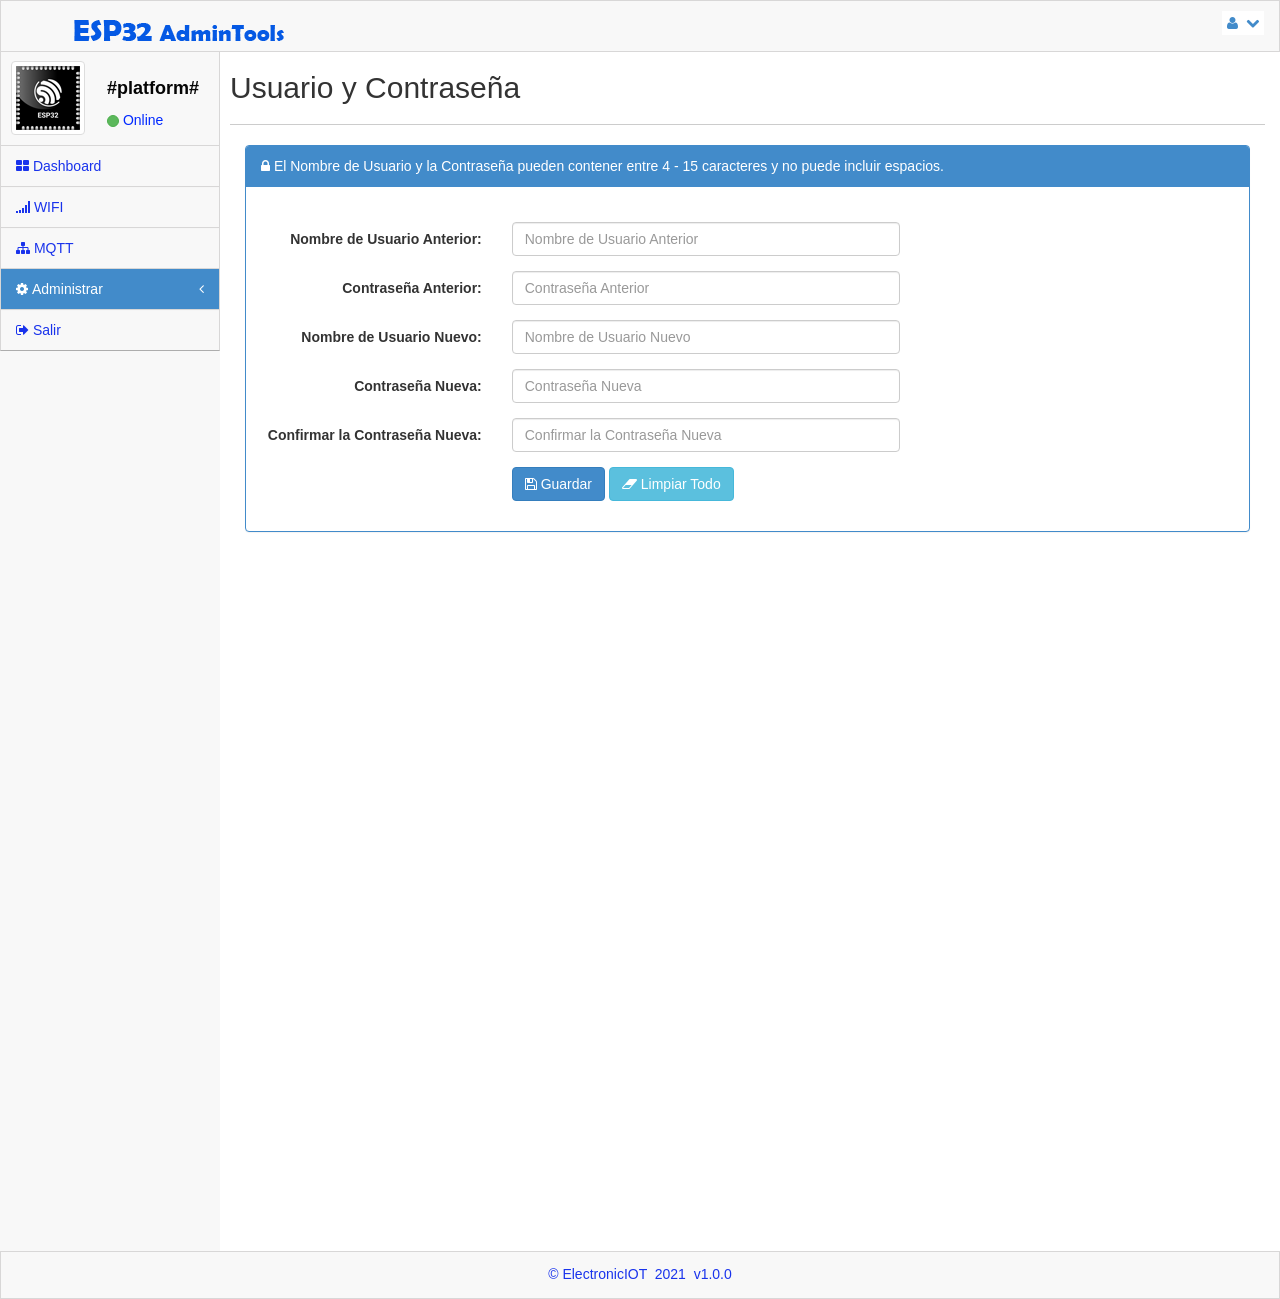
==== commit 3914401d: "Toda la Programación del Servidor Web" ====
--- a/src/data/admin.html
+++ b/src/data/admin.html
@@ -9,15 +9,16 @@
     <meta content="" name="description" />
     <meta content="ElectronicIOT" name="author" />
     <!-- Favicon icon -->
-    <link rel="icon" href="esp32.png" type="image/x-icon">
+    <link rel="icon" href="www/esp32.png" type="image/x-icon">
     <!-- GLOBAL STYLES -->
-    <link rel="stylesheet" href="bootstrap.css" />
-    <link rel="stylesheet" href="main.css" />
-    <link rel="stylesheet" href="theme.css" />
-    <link rel="stylesheet" href="MoneAdmin.css" />
-    <link rel="stylesheet" href="font-awesome.css" />
-    <link rel="stylesheet" href="bootstrap-switch.css" />
-    <link rel="stylesheet" href="styles.css" />
+    <link rel="stylesheet" href="www/bootstrap.css" />
+    <link rel="stylesheet" href="www/main.css" />
+    <link rel="stylesheet" href="www/theme.css" />
+    <link rel="stylesheet" href="www/MoneAdmin.css" />
+    <link rel="stylesheet" href="www/font-awesome.css" />
+    <link rel="stylesheet" href="www/bootstrap-switch.css" />
+    <link rel="stylesheet" href="www/styles.css" />
+    <link rel="stylesheet" href="www/sweetalert2.min.css" />
     <!--END GLOBAL STYLES -->
 </head>
 <!-- END  HEAD-->
@@ -35,7 +36,7 @@
                 <!-- LOGO SECTION -->
                 <header class="navbar-header">
                     <a href="/" class="navbar-brand">
-                        <img src="logo.png" alt="" /></a>
+                        <img src="www/logo.png" alt="" /></a>
                 </header>
                 <!-- END LOGO SECTION -->
                 <ul class="nav navbar-top-links navbar-right">
@@ -62,11 +63,11 @@
         <div id="left">
             <div class="media user-media well-small">
                 <a class="user-link" href="/">
-                    <img class="media-object img-thumbnail user-img" alt="User Picture" src="esp32.png" />
+                    <img class="media-object img-thumbnail user-img" alt="User Picture" src="www/esp32.png" />
                 </a>
                 <br />
                 <div class="media-body">
-                    <h5 class="media-heading"> ESP32</h5>
+                    <h5 class="media-heading"> #platform#</h5>
                     <ul class="list-unstyled user-info">
                         <li>
                             <a class="btn btn-success btn-xs btn-circle" style="width: 10px;height: 12px;"></a> Online
@@ -130,7 +131,7 @@
                     </div>
                     <div class="panel-body">
                         <br>
-                        <form class="form-horizontal">
+                        <form class="form-horizontal" name="esp_admin" method="POST" action="esp-admin" id="formulario">
                             
                             <div class="form-group" id="form_www_username">
                                 <label for="www_username" class="control-label col-lg-3">Nombre de Usuario Anterior:</label>
@@ -166,7 +167,7 @@
                                 <label for="#" class="control-label col-lg-3"></label>
                                 <div class="col-lg-5">
                                     <button class="btn btn-primary" type="submit"><i class="icon-save icon-white"></i> Guardar</button>
-                                    <button class="btn btn-info" type="button" ><i class="icon-eraser icon-white"></i> Limpiar Todo</button>
+                                    <button class="btn btn-info" type="button" onclick="clearAdmin();"><i class="icon-eraser icon-white"></i> Limpiar Todo</button>
                                 </div>
                             </div>
 
@@ -188,11 +189,12 @@
     </div>
     <!--END FOOTER -->
     <!-- GLOBAL SCRIPTS -->
-    <script src="jquery-2.0.3.min.js"></script>
-    <script src="bootstrap.min.js"></script>
-    <script src="modernizr-2.6.2.min.js"></script>
-    <script src="bootstrap-switch.min.js"></script>
-    <script src="scripts.js"></script>
+    <script src="www/jquery-2.0.3.min.js"></script>
+    <script src="www/bootstrap.min.js"></script>
+    <script src="www/modernizr-2.6.2.min.js"></script>
+    <script src="www/bootstrap-switch.min.js"></script>
+    <script src="www/scripts.js"></script>
+    <script src="www/sweetalert2.min.js"></script>
     <!-- END GLOBAL SCRIPTS -->
 </body>
 <!-- END BODY-->
--- a/src/data/www/main.css
+++ b/src/data/www/main.css
@@ -0,0 +1,2605 @@
+
+
+
+
+/*********************************************************/
+
+/*                Important For top hover dropwown                */
+
+
+      #top > .navbar .dropdown-menu > li > a:hover, #top > .navbar .dropdown-menu > li > a:focus {
+background-repeat: repeat-x;
+   background-image: linear-gradient(to bottom, #EEECEC  0%, #E2E2E2  100%) !important;
+}
+
+
+/*********************************************************/
+
+
+
+#wrap {
+  margin: 0 auto;
+}
+
+/* Set the fixed height of the footer here */
+
+#footer {
+  height: 48px;
+  background-color: #222222;
+}
+
+@media (min-width: 768px) {
+  html,
+  body {
+    height: 100%;
+    /* The html and body elements cannot have any padding or margin. */
+  
+  }
+  #wrap {
+    height: auto !important;
+    height: 100%;
+    min-height: 100%;
+    padding: 0 0 48px;
+    margin-bottom: -48px;
+  }
+}
+
+/* -------- END Sticky footer styles ------------------ */
+/*********************************************************/
+
+/*                 Template Layout                       */
+
+/*********************************************************/
+
+::-webkit-scrollbar {
+  width: 12px;
+  height: 12px;
+}
+
+::-webkit-scrollbar-thumb {
+  border-radius: 1em;
+}
+
+::-webkit-scrollbar-thumb:hover {
+  background-color: #999;
+}
+
+::-webkit-scrollbar-track {
+  background: transparent;
+  border-radius: 1em;
+}
+
+::-webkit-scrollbar-track:hover {
+  background: rgba(110, 110, 110, 0.25);
+}
+
+body.padTop53 {
+  padding-top: 75px;
+  overflow: visible;
+}
+
+@media (min-width: 802px) {
+  body.padTop53 {
+    padding-top: 51px;
+  }
+
+
+}
+
+#wrap:before,
+#top:before,
+.head:before,
+#footer:before,
+#wrap:after,
+#top:after,
+.head:after,
+#footer:after {
+  display: table;
+  content: " ";
+}
+
+#wrap:after,
+#top:after,
+.head:after,
+#footer:after {
+  clear: both;
+}
+
+#wrap {
+  background-color: #f8f8f8;
+}
+
+#right {
+  display: none;
+}
+
+@media (min-width: 768px) {
+  #left {
+    position: relative;
+    float: left;
+    width: 100px;
+  }
+  #left #menu.affix {
+    position: fixed;
+    top:0px;
+    width: 100px;
+    overflow-x: hidden;
+    overflow-y: hidden;
+    -webkit-overflow-scrolling: touch;
+  }
+  #left #menu.affix:hover {
+    overflow-y: scroll;
+  }
+  #left #menu.affix > li:last-child > a:last-child {
+    /*border-bottom: 1px solid rgba(0, 0, 0, 0.3);*/
+    /*box-shadow: 0 1px 0 rgba(255, 255, 255, 0.05), 0 1px 0 rgba(255, 255, 255, 0.05) inset;*/
+  }
+  body.padTop53 #left #menu.affix {
+    top: 53px;
+  }
+  .side-right #left {
+    float: right;
+  }
+  #content {
+    margin-left: 100px;
+  }
+  .side-right #content {
+    margin-right: 100px;
+    margin-left: 0;
+  }
+  #left {
+    margin-bottom: -10px;
+  }
+}
+
+@media (min-width: 992px) {
+  #left {
+    width: 220px;
+  }
+  #left #menu.affix {
+    width: 220px;
+  }
+  .mini-sidebar #left {
+    width: 100px;
+  }
+  .mini-sidebar #left #menu.affix {
+    width: 100px;
+  }
+  #content {
+    margin-left: 220px;
+  }
+  .side-right #content {
+    margin-right: 220px;
+  }
+  .mini-sidebar #content {
+    margin-left: 100px;
+  }
+  .mini-sidebar.side-right #content {
+    margin-right: 100px;
+    margin-left: 0;
+  }
+}
+
+@media (min-width: 768px) {
+  .hide-sidebar #left,
+  .hide-sidebar #right {
+    display: none;
+  }
+  .hide-sidebar #content {
+    width: 100% !important;
+    margin: 0 !important;
+  }
+}
+
+@media (min-width: 1200px) {
+  body.fixed #wrap,
+  body.fixed #footer,
+  body.fixed #top .navbar.navbar-fixed-top {
+    max-width: 1170px;
+    margin-right: auto;
+    margin-left: auto;
+  }
+}
+
+/* ================== END Template Layout ============== */
+
+/* BEGIN TOP bar */
+
+#top .navbar {
+  margin-bottom: 0;
+   border:1px solid rgb(216, 215, 215);
+  background-color:#f8f8f8;
+}
+
+#top .navbar-brand {
+  padding: 0;
+}
+
+#top .topnav {
+  margin: 10px 15px 10px auto;
+}
+
+@media (min-width: 768px) {
+  #top .topnav {
+    float: right;
+  }
+}
+
+/* END TOP bar */
+/* BEGIN header.head bar */
+
+.head {
+  text-shadow: 0 1px 0px rgba(0, 0, 0, 0.5);
+  background: #404040;
+  border-bottom: 1px solid rgba(0, 0, 0, 0.3);
+  box-shadow: 0 1px 0px rgba(255, 255, 255, 0.05) inset;
+}
+
+.head .search-bar {
+  padding: 10px 15px;
+  margin: 0 auto;
+  border-bottom: 1px solid rgba(0, 0, 0, 0.3);
+  -webkit-box-shadow: 0 1px 0 rgba(255, 255, 255, 0.05);
+          box-shadow: 0 1px 0 rgba(255, 255, 255, 0.05);
+}
+
+.head .search-bar .main-search {
+  margin-right: 40px;
+  border-bottom: 1px solid #7c7c7c;
+}
+
+.head .search-bar .main-search input[type="text"] {
+  color: #ccc;
+  background-color: transparent;
+  border-color: transparent;
+  -webkit-box-shadow: none;
+          box-shadow: none;
+}
+
+.head .search-bar .main-search button,
+.head .search-bar .main-search input[type=submit] {
+  background: transparent;
+  border: transparent;
+}
+
+@media (min-width: 768px) {
+  .head .search-bar {
+    border-right: 1px solid rgba(0, 0, 0, 0.3);
+    border-bottom-width: 0;
+    -webkit-box-shadow: -1px 0 0px rgba(255, 255, 255, 0.05) inset;
+            box-shadow: -1px 0 0px rgba(255, 255, 255, 0.05) inset;
+  }
+  .side-right .head .search-bar {
+    border-left: 1px solid rgba(0, 0, 0, 0.3);
+    border-right-width: 0;
+    -webkit-box-shadow: 1px 0 0px rgba(255, 255, 255, 0.05) inset;
+            box-shadow: 1px 0 0px rgba(255, 255, 255, 0.05) inset;
+  }
+}
+
+.head .main-bar {
+  padding: 10px;
+}
+
+.head .main-bar h3 {
+  margin-top: 0;
+  margin-bottom: 0;
+  color: #bababa;
+}
+
+@media (min-width: 768px) {
+  .head .main-bar h3 {
+    margin-top: 5px;
+  }
+}
+
+@media (min-width: 768px) {
+  .head .search-bar .main-search {
+    margin-right: auto;
+  }
+}
+
+#menu-toggle {
+  float: right;
+  margin-left: 15px;
+}
+
+@media (min-width: 768px) {
+  .search-bar {
+    float: left;
+    width: 100px;
+    padding: 10px 4px;
+  }
+  .side-right .search-bar {
+    float: right;
+  }
+  .search-bar .input-group-btn {
+    display: none;
+  }
+  .search-bar .input-small.form-control {
+    border-radius: 3px;
+  }
+  .main-bar {
+    margin-left: 100px;
+  }
+  .side-right .main-bar {
+    margin-right: 100px;
+    margin-left: 0;
+  }
+}
+
+@media (min-width: 992px) {
+  .search-bar {
+    width: 220px;
+    padding: 10px 15px;
+  }
+  .search-bar .input-group-btn {
+    display: table-cell;
+  }
+  .search-bar .input-small.form-control {
+    border-radius: 3px 0 0 3px;
+  }
+  .mini-sidebar .search-bar {
+    width: 100px;
+    padding: 10px 4px;
+  }
+  .mini-sidebar .search-bar .input-group-btn {
+    display: none;
+  }
+  .mini-sidebar .search-bar .input-small.form-control {
+    border-radius: 3px;
+  }
+  .main-bar {
+    margin-left: 220px;
+  }
+  .side-right .main-bar {
+    margin-right: 220px;
+  }
+  .mini-sidebar .main-bar {
+    margin-left: 100px;
+  }
+  .side-right.mini-sidebar .main-bar {
+    margin-left: 0;
+  }
+}
+
+/** END header.head bar */
+/*********************************************************/
+
+/*          Begin LEFT Styles                           */
+
+/*********************************************************/
+
+.user-media {
+  display: none;
+  /*background-color: #5cb85c;*/
+  color:#0029FF;
+   border-right:1px solid rgb(216, 215, 215);
+    border-left:1px solid rgb(216, 215, 215);
+}
+
+@media (min-width: 768px) {
+  .user-media {
+    display: block;
+  }
+  .user-media .media-body {
+    display: none;
+  }
+  .user-media .user-link {
+    position: relative;
+    display: block;
+    margin-right: auto;
+    margin-left: auto;
+  }
+  .user-media .user-link .user-img {
+    margin: 10px auto;
+  }
+  .user-media .user-link .user-label {
+    position: absolute;
+    top: -6px;
+    right: 6px;
+  }
+}
+
+@media (min-width: 992px) {
+  .user-media .user-link {
+    float: left;
+  }
+  .user-media .user-link .user-img {
+    margin: 10px;
+  }
+  .user-media .user-link .user-label {
+    top: 6px;
+    right: 0;
+  }
+  .user-media .media-body {
+    display: block;
+    float: left;
+    margin-left: 12px;
+  }
+  .user-media .media-body h5.media-heading {
+   font-size: 18px;
+padding-top: 8px;
+margin-bottom: 11px;
+color: #050505;
+font-weight: bolder;
+  }
+  .user-media .media-body ul.user-info li {
+    /*color: #ccc;*/
+  }
+}
+
+@media (min-width: 768px) {
+  .mini-sidebar .media-body {
+    display: none;
+  }
+  .side-right .user-link .user-label {
+    right: auto;
+    left: 6px;
+  }
+}
+
+/* ============== END LEFT Styles ================= */
+#menu {
+  position: relative;
+  overflow: hidden;
+  /*background-color: #333;*/
+  border-right:1px solid rgb(216, 215, 215);
+   border-left:1px solid rgb(216, 215, 215);
+  background-color:#f8f8f8;
+  border-bottom: 1px solid rgba(0, 0, 0, 0.3);
+  -webkit-box-shadow: 0 1px 0 rgba(255, 255, 255, 0.05);
+          box-shadow: 0 1px 0 rgba(255, 255, 255, 0.05);
+}
+
+#menu,
+#menu ul {
+  padding: 0;
+  margin: 0;
+  list-style: none;
+}
+
+@media (min-width: 768px) {
+  #menu.collapse {
+    display: inherit !important;
+  }
+}
+
+#menu > li {
+  position: relative;
+  display: block;
+  margin: 0;
+  border-width: 0;
+  border-radius: 0;
+}
+
+#menu > li > a {
+  position: relative;
+  display: block;
+  padding: 10px 15px;
+  color: #1933EC;
+  /*text-shadow: 0 1px 0 rgba(0, 0, 0, 0.5);*/
+  border-top:1px solid rgb(216, 215, 215);
+  /*-webkit-box-shadow: inset 0 1px 0 rgba(255, 255, 255, 0.05);
+          box-shadow: inset 0 1px 0 rgba(255, 255, 255, 0.05);*/
+}
+
+#menu > li > a:hover,
+#menu > li > a:focus {
+  color: #fff;
+  text-decoration: none;
+  background-color: #428bca;
+  outline: none;
+}
+
+#menu > li > a .label {
+  float: right;
+}
+
+#menu > li.active > a {
+  color: #fff;
+  background-color: #428bca;
+
+}
+
+#menu > li.panel {
+  background-color: transparent;
+}
+
+#menu li > a {
+  text-decoration: none;
+}
+
+#menu ul {
+  padding: 5px 0 5px 15px;
+  border-top: 1px solid rgb(216, 215, 215);
+  -webkit-box-shadow: 0 1px 0px rgba(255, 255, 255, 0.05) inset;
+          box-shadow: 0 1px 0px rgba(255, 255, 255, 0.05) inset;
+}
+
+#menu ul a {
+  display: block;
+  padding: 10px 0;
+  /*margin-left: 15px;*/
+   /*font-size: 12px;*/
+  font-size: 14px;
+  /*color: #000;*/
+}
+
+#menu .nav-header {
+  padding: 3px 15px;
+  font-size: 12px;
+  font-weight: bold;
+  color: #777;
+  text-shadow: 0 1px 0px rgba(0, 0, 0, 0.5);
+  text-transform: uppercase;
+  background: #404040;
+  border-top: 1px solid rgba(0, 0, 0, 0.3);
+  -webkit-box-shadow: 0 1px 0px rgba(255, 255, 255, 0.05) inset;
+          box-shadow: 0 1px 0px rgba(255, 255, 255, 0.05) inset;
+}
+
+#menu .nav-divider {
+  height: 6px;
+  margin: 0;
+  background: rgba(0, 0, 0, 0.2);
+  border-top: 1px solid rgba(255, 255, 255, 0.01);
+  box-shadow: 0 1px 3px rgba(0, 0, 0, 0.3) inset;
+}
+
+#menu > li.active > a {
+  position: relative;
+}
+
+#menu > li.panel.active ul > li.active > a:after {
+  position: absolute;
+  right: 0;
+  border-color: transparent #6e6e6e transparent transparent;
+  border-style: solid;
+  border-width: 10px;
+  content: "";
+}
+
+.side-right #menu > li > a > .label {
+  right: auto;
+  left: 3px;
+}
+
+@media (min-width: 768px) {
+  .mini-sidebar #menu > li > a,
+  #menu > li > a {
+    text-align: center;
+  }
+  .mini-sidebar #menu > li > a > i,
+  #menu > li > a > i {
+    display: block;
+    font-size: 20px;
+  }
+  .mini-sidebar #menu > li > a .label,
+  #menu > li > a .label {
+    position: absolute;
+    top: 3px;
+    right: 3px;
+  }
+  .mini-sidebar.side-right #menu > li > a .label,
+  .side-right #menu > li > a .label {
+    right: auto;
+  }
+  #menu:after,
+  .mini-sidebar #menu:after {
+    position: absolute;
+    top: 0;
+    right: 0;
+    bottom: 0;
+    left: 0;
+    display: block;
+    width: 0;
+    /*background: #333;*/
+    /*content: " ";*/
+    -webkit-box-shadow: 97px 1px 5px 2px rgba(0, 0, 0, 0.6);
+            box-shadow: 97px 1px 5px 2px rgba(0, 0, 0, 0.6);
+  }
+  .side-right #menu:after,
+  .side-right.mini-sidebar #menu:after {
+    -webkit-box-shadow: 3px 1px 5px 2px rgba(0, 0, 0, 0.6);
+            box-shadow: 3px 1px 5px 2px rgba(0, 0, 0, 0.6);
+  }
+}
+
+@media (min-width: 992px) {
+  #menu > li > a {
+    text-align: left;
+  }
+  #menu > li > a > i {
+    display: inline;
+    font-size: 14px;
+  }
+  #menu > li > a > .label {
+    position: relative;
+  }
+  #menu:after {
+    -webkit-box-shadow: 217px 1px 5px 2px rgba(0, 0, 0, 0.6);
+            box-shadow: 217px 1px 5px 2px rgba(0, 0, 0, 0.6);
+  }
+  .mini-sidebar #menu:after {
+    -webkit-box-shadow: 97px 1px 5px 2px rgba(0, 0, 0, 0.6);
+            box-shadow: 97px 1px 5px 2px rgba(0, 0, 0, 0.6);
+  }
+}
+
+/* BEGIN CONTENT STYLES */
+
+#content {
+  -webkit-transition: margin 0.4s;
+          transition: margin 0.4s;
+}
+
+.outer {
+  padding: 10px;
+  background-color: #6e6e6e;
+}
+
+.outer:before,
+.outer:after {
+  display: table;
+  content: " ";
+}
+
+.outer:after {
+  clear: both;
+}
+
+.inner {
+  position: relative;
+  min-height: 1px;
+  /*padding-right: 10px;*/
+  padding-right: 15px;
+  padding-left: 10px;
+  background: #fff;
+  border: 0px solid #e4e4e4;
+  min-height:1200px;
+}
+
+@media (min-width: 768px) {
+  .inner {
+    float: left;
+    width: 100%;
+
+  }
+ 
+}
+
+.inner .row {
+  margin-right: -15px;
+  margin-left: -15px;
+}
+
+/* END CONTENT STYLES */
+/* BEGIN FOOTER */
+
+#footer {
+  margin: 0 auto;
+  color: #1933EC;
+background-color:#f8f8f8;
+ border:1px solid rgb(216, 215, 215);
+
+}
+
+#footer p {
+  padding: 12px 0 0;
+  text-align: center;
+  
+}
+
+/** END FOOTER */
+.box {
+  position: relative;
+  display: block;
+  margin: 10px auto;
+  border: 1px solid #efefef;
+}
+
+.box header {
+  background-repeat: repeat-x;
+    border-bottom: 1px solid #d4d4d4;
+    -webkit-box-shadow: 0 1px 4px rgba(0, 0, 0, 0.065);
+    box-shadow: 0 1px 4px rgba(0, 0, 0, 0.065);
+    background-image: linear-gradient(to bottom, #ffffff 0%, #f2f2f2 100%);
+}
+
+.box header:before,
+.box header:after {
+  display: table;
+  content: " ";
+}
+
+.box header:after {
+  clear: both;
+}
+
+.box header .icons,
+.box header h5,
+.box header .toolbar {
+  position: relative;
+  display: block;
+  float: left;
+  min-height: 1px;
+  padding: 0;
+  margin: 0;
+}
+
+.box header .icons {
+  padding: 10px 15px;
+  border-right: 1px solid #ddd;
+  -webkit-box-shadow: 1px 0px 0px #ffffff;
+          box-shadow: 1px 0px 0px #ffffff;
+}
+
+.box header h5 {
+  padding: 12px;
+  font-weight: bold;
+}
+
+.box.inverse header {
+  color: #f5f5f5;
+    background-repeat: repeat-x;
+    border-bottom: 1px solid #4d4d4d;
+    background-image: linear-gradient(to bottom, #333333 0%, #222222 100%);
+}
+
+.box.inverse header .icons {
+  border-right: 1px solid #222;
+  -webkit-box-shadow: 1px 0px 0px #3c3c3c;
+          box-shadow: 1px 0px 0px #3c3c3c;
+}
+
+.box.primary header {
+  color: #fff;
+    background-repeat: repeat-x;
+    border-bottom: 1px solid #428bca;
+    background-image: linear-gradient(to bottom, #428bca 0%, #3071a9 100%);
+}
+
+.box.primary header .icons {
+  border-right: 1px solid #245682;
+  -webkit-box-shadow: 1px 0px 0px #6aa3d5;
+          box-shadow: 1px 0px 0px #6aa3d5;
+}
+
+.box.success header {
+  color: #fff;
+    background-repeat: repeat-x;
+    border-bottom: 1px solid #5cb85c;
+    background-image: linear-gradient(to bottom, #5cb85c 0%, #449d44 100%);
+}
+
+.box.success header .icons {
+  border-right: 1px solid #357935;
+  -webkit-box-shadow: 1px 0px 0px #80c780;
+          box-shadow: 1px 0px 0px #80c780;
+}
+
+.box.warning header {
+  color: #fff;
+    background-repeat: repeat-x;
+    border-bottom: 1px solid #f0ad4e;
+    background-image: linear-gradient(to bottom, #f0ad4e 0%, #ec971f 100%);
+}
+
+.box.warning header .icons {
+  border-right: 1px solid #c77c11;
+  -webkit-box-shadow: 1px 0px 0px #f4c37d;
+          box-shadow: 1px 0px 0px #f4c37d;
+}
+
+.box.danger header {
+  color: #fff;
+    background-repeat: repeat-x;
+    border-bottom: 1px solid #d9534f;
+    background-image: linear-gradient(to bottom, #d9534f 0%, #c9302c 100%);
+}
+
+.box.danger header .icons {
+  border-right: 1px solid #a02622;
+  -webkit-box-shadow: 1px 0px 0px #e27c79;
+          box-shadow: 1px 0px 0px #e27c79;
+}
+
+.box.info header {
+  color: #fff;
+    background-repeat: repeat-x;
+    border-bottom: 1px solid #5bc0de;
+    background-image: linear-gradient(to bottom, #5bc0de 0%, #31b0d5 100%);
+}
+
+.box.info header .icons {
+  border-right: 1px solid #2390b0;
+  -webkit-box-shadow: 1px 0px 0px #85d0e7;
+          box-shadow: 1px 0px 0px #85d0e7;
+}
+
+.box:not(.dark) header .toolbar .nav > li > a {
+  /*color: #fff;*/
+  color:#1973e1;
+}
+
+.box header .toolbar {
+  display: inline-table;
+  float: right;
+}
+
+.box header .toolbar .btn-toolbar {
+  margin: 6px 3px;
+}
+
+.box header .toolbar .label,
+.box header .toolbar .badge {
+  display: inline-block;
+  margin: 10px;
+}
+
+.box header .toolbar .nav {
+  margin: 1px 1px 0 0;
+}
+
+.box header .toolbar .nav > li {
+  display: inline-block;
+}
+
+.box header .toolbar .nav > li > a {
+  padding-top: 9px;
+ 
+}
+
+.box header .toolbar .nav > li > a:hover,
+.box header .toolbar .nav > li > a:focus {
+  color: #222;
+  
+}
+
+.box header .toolbar > .btn {
+  margin-right: 4px;
+}
+
+.box header .toolbar > .btn-sm,
+.box header .toolbar > .btn-group {
+  margin: 4px;
+}
+
+.box header .toolbar > .btn-xs {
+  margin: 6px;
+}
+
+.box header .toolbar .input-sm {
+  margin: 4px -4px;
+}
+
+.box header .toolbar .progress {
+  min-width: 120px;
+  margin: 10px 4px;
+}
+
+.box header .toolbar .progress.middle {
+  height: 12px;
+  margin: 13px 4px;
+}
+
+.box header .toolbar .progress.mini {
+  height: 6px;
+  margin: 16px 4px;
+}
+
+.box.danger .dropdown-menu > li > a:hover,
+.box.danger .dropdown-menu > li > a:focus {
+  background-repeat: repeat-x;
+    background-image: linear-gradient(to bottom, #d9534f 0%, #c9302c 100%);
+}
+
+.box.info .dropdown-menu > li > a:hover,
+.box.info .dropdown-menu > li > a:focus {
+  background-repeat: repeat-x;
+    background-image: linear-gradient(to bottom, #5bc0de 0%, #31b0d5 100%);
+}
+
+.box.success .dropdown-menu > li > a:hover,
+.box.success .dropdown-menu > li > a:focus {
+  background-repeat: repeat-x;
+    background-image: linear-gradient(to bottom, #5cb85c 0%, #449d44 100%);
+}
+
+.box.warning .dropdown-menu > li > a:hover,
+.box.warning .dropdown-menu > li > a:focus {
+  background-repeat: repeat-x;
+    background-image: linear-gradient(to bottom, #f0ad4e 0%, #ec971f 100%);
+}
+
+.box.inverse .dropdown-menu > li > a:hover,
+.box.inverse .dropdown-menu > li > a:focus {
+  background-repeat: repeat-x;
+    background-image: linear-gradient(to bottom, #333333 0%, #222222 100%);
+}
+
+.box .body {
+  padding: 10px;
+  -webkit-box-shadow: inset 0 1px 1px rgba(0, 0, 0, 0.05);
+          box-shadow: inset 0 1px 1px rgba(0, 0, 0, 0.05);
+}
+
+.box .body hr {
+  margin-right: -10px;
+  margin-left: -10px;
+}
+
+.body.collapse:not(.in) {
+  padding: 0;
+}
+
+.box > .block {
+  padding: 0;
+}
+
+.row.ui-sortable .box header {
+  cursor: move;
+}
+
+.btn-metis-1 {
+  color: #ffffff;
+  background-color: #ee465a;
+  border-color: #c11a39;
+}
+
+.btn-metis-1:hover,
+.btn-metis-1:focus,
+.btn-metis-1:active,
+.btn-metis-1.active,
+.open .dropdown-toggle.btn-metis-1 {
+  color: #ffffff;
+  background-color: #eb2139;
+  border-color: #8b1329;
+}
+
+.btn-metis-1:active,
+.btn-metis-1.active,
+.open .dropdown-toggle.btn-metis-1 {
+  background-image: none;
+}
+
+.btn-metis-1.disabled,
+.btn-metis-1[disabled],
+fieldset[disabled] .btn-metis-1,
+.btn-metis-1.disabled:hover,
+.btn-metis-1[disabled]:hover,
+fieldset[disabled] .btn-metis-1:hover,
+.btn-metis-1.disabled:focus,
+.btn-metis-1[disabled]:focus,
+fieldset[disabled] .btn-metis-1:focus,
+.btn-metis-1.disabled:active,
+.btn-metis-1[disabled]:active,
+fieldset[disabled] .btn-metis-1:active,
+.btn-metis-1.disabled.active,
+.btn-metis-1[disabled].active,
+fieldset[disabled] .btn-metis-1.active {
+  background-color: #ee465a;
+  border-color: #c11a39;
+}
+
+.btn-metis-2 {
+  color: #ffffff;
+  background-color: #9fd256;
+  border-color: #6fac34;
+}
+
+.btn-metis-2:hover,
+.btn-metis-2:focus,
+.btn-metis-2:active,
+.btn-metis-2.active,
+.open .dropdown-toggle.btn-metis-2 {
+  color: #ffffff;
+  background-color: #8dc936;
+  border-color: #517d26;
+}
+
+.btn-metis-2:active,
+.btn-metis-2.active,
+.open .dropdown-toggle.btn-metis-2 {
+  background-image: none;
+}
+
+.btn-metis-2.disabled,
+.btn-metis-2[disabled],
+fieldset[disabled] .btn-metis-2,
+.btn-metis-2.disabled:hover,
+.btn-metis-2[disabled]:hover,
+fieldset[disabled] .btn-metis-2:hover,
+.btn-metis-2.disabled:focus,
+.btn-metis-2[disabled]:focus,
+fieldset[disabled] .btn-metis-2:focus,
+.btn-metis-2.disabled:active,
+.btn-metis-2[disabled]:active,
+fieldset[disabled] .btn-metis-2:active,
+.btn-metis-2.disabled.active,
+.btn-metis-2[disabled].active,
+fieldset[disabled] .btn-metis-2.active {
+  background-color: #9fd256;
+  border-color: #6fac34;
+}
+
+.btn-metis-3 {
+  color: #ffffff;
+  background-color: #fbb450;
+  border-color: #f89406;
+}
+
+.btn-metis-3:hover,
+.btn-metis-3:focus,
+.btn-metis-3:active,
+.btn-metis-3.active,
+.open .dropdown-toggle.btn-metis-3 {
+  color: #ffffff;
+  background-color: #faa328;
+  border-color: #bc7005;
+}
+
+.btn-metis-3:active,
+.btn-metis-3.active,
+.open .dropdown-toggle.btn-metis-3 {
+  background-image: none;
+}
+
+.btn-metis-3.disabled,
+.btn-metis-3[disabled],
+fieldset[disabled] .btn-metis-3,
+.btn-metis-3.disabled:hover,
+.btn-metis-3[disabled]:hover,
+fieldset[disabled] .btn-metis-3:hover,
+.btn-metis-3.disabled:focus,
+.btn-metis-3[disabled]:focus,
+fieldset[disabled] .btn-metis-3:focus,
+.btn-metis-3.disabled:active,
+.btn-metis-3[disabled]:active,
+fieldset[disabled] .btn-metis-3:active,
+.btn-metis-3.disabled.active,
+.btn-metis-3[disabled].active,
+fieldset[disabled] .btn-metis-3.active {
+  background-color: #fbb450;
+  border-color: #f89406;
+}
+
+.btn-metis-4 {
+  color: #ffffff;
+  background-color: #a264e7;
+  border-color: #62309a;
+}
+
+.btn-metis-4:hover,
+.btn-metis-4:focus,
+.btn-metis-4:active,
+.btn-metis-4.active,
+.open .dropdown-toggle.btn-metis-4 {
+  color: #ffffff;
+  background-color: #8d41e2;
+  border-color: #44216b;
+}
+
+.btn-metis-4:active,
+.btn-metis-4.active,
+.open .dropdown-toggle.btn-metis-4 {
+  background-image: none;
+}
+
+.btn-metis-4.disabled,
+.btn-metis-4[disabled],
+fieldset[disabled] .btn-metis-4,
+.btn-metis-4.disabled:hover,
+.btn-metis-4[disabled]:hover,
+fieldset[disabled] .btn-metis-4:hover,
+.btn-metis-4.disabled:focus,
+.btn-metis-4[disabled]:focus,
+fieldset[disabled] .btn-metis-4:focus,
+.btn-metis-4.disabled:active,
+.btn-metis-4[disabled]:active,
+fieldset[disabled] .btn-metis-4:active,
+.btn-metis-4.disabled.active,
+.btn-metis-4[disabled].active,
+fieldset[disabled] .btn-metis-4.active {
+  background-color: #a264e7;
+  border-color: #62309a;
+}
+
+.btn-metis-5 {
+  color: #ffffff;
+  background-color: #777777;
+  border-color: #555555;
+}
+
+.btn-metis-5:hover,
+.btn-metis-5:focus,
+.btn-metis-5:active,
+.btn-metis-5.active,
+.open .dropdown-toggle.btn-metis-5 {
+  color: #ffffff;
+  background-color: #636363;
+  border-color: #363636;
+}
+
+.btn-metis-5:active,
+.btn-metis-5.active,
+.open .dropdown-toggle.btn-metis-5 {
+  background-image: none;
+}
+
+.btn-metis-5.disabled,
+.btn-metis-5[disabled],
+fieldset[disabled] .btn-metis-5,
+.btn-metis-5.disabled:hover,
+.btn-metis-5[disabled]:hover,
+fieldset[disabled] .btn-metis-5:hover,
+.btn-metis-5.disabled:focus,
+.btn-metis-5[disabled]:focus,
+fieldset[disabled] .btn-metis-5:focus,
+.btn-metis-5.disabled:active,
+.btn-metis-5[disabled]:active,
+fieldset[disabled] .btn-metis-5:active,
+.btn-metis-5.disabled.active,
+.btn-metis-5[disabled].active,
+fieldset[disabled] .btn-metis-5.active {
+  background-color: #777777;
+  border-color: #555555;
+}
+
+.btn-metis-6 {
+  color: #ffffff;
+  background-color: #00b4f5;
+  border-color: #008dc5;
+}
+
+.btn-metis-6:hover,
+.btn-metis-6:focus,
+.btn-metis-6:active,
+.btn-metis-6.active,
+.open .dropdown-toggle.btn-metis-6 {
+  color: #ffffff;
+  background-color: #0096cc;
+  border-color: #006188;
+}
+
+.btn-metis-6:active,
+.btn-metis-6.active,
+.open .dropdown-toggle.btn-metis-6 {
+  background-image: none;
+}
+
+.btn-metis-6.disabled,
+.btn-metis-6[disabled],
+fieldset[disabled] .btn-metis-6,
+.btn-metis-6.disabled:hover,
+.btn-metis-6[disabled]:hover,
+fieldset[disabled] .btn-metis-6:hover,
+.btn-metis-6.disabled:focus,
+.btn-metis-6[disabled]:focus,
+fieldset[disabled] .btn-metis-6:focus,
+.btn-metis-6.disabled:active,
+.btn-metis-6[disabled]:active,
+fieldset[disabled] .btn-metis-6:active,
+.btn-metis-6.disabled.active,
+.btn-metis-6[disabled].active,
+fieldset[disabled] .btn-metis-6.active {
+  background-color: #00b4f5;
+  border-color: #008dc5;
+}
+
+.btn-circle {
+  width: 40px;
+  height: 40px;
+  padding: 8px 10px;
+  border-radius: 500px;
+}
+
+.btn-circle.btn-lg {
+  width: 60px;
+  height: 60px;
+  padding: 14px 16px;
+}
+
+.btn-circle.btn-sm {
+  width: 30px;
+  height: 30px;
+  padding: 5px 10px;
+}
+
+.btn-circle.btn-xs {
+  width: 20px;
+  height: 20px;
+  padding: 0 5px;
+}
+
+.btn-rect {
+  border-radius: 0 !important;
+}
+
+.btn-round.btn {
+  border-radius: 28px;
+}
+
+.btn-round.btn-xs {
+  border-radius: 28px;
+}
+
+.btn-round.btn-sm {
+  border-radius: 28px;
+}
+
+.btn-round.btn-lg {
+  border-radius: 28px;
+}
+
+.btn-line.btn-default {
+  color: #333333;
+  background-color: #fff;
+  border-color: #cccccc;
+}
+
+.btn-line.btn-default:hover,
+.btn-line.btn-default:focus,
+.btn-line.btn-default:active,
+.btn-line.btn-default.active {
+  color: #ffffff;
+  background-color: #262626;
+  border-color: #b3b3b3;
+}
+
+.btn-line.btn-default.disabled,
+.btn-line.btn-default[disabled],
+fieldset[disabled] .btn-line.btn-default,
+.btn-line.btn-default.disabled:hover,
+.btn-line.btn-default[disabled]:hover,
+fieldset[disabled] .btn-line.btn-default:hover,
+.btn-line.btn-default.disabled:focus,
+.btn-line.btn-default[disabled]:focus,
+fieldset[disabled] .btn-line.btn-default:focus,
+.btn-line.btn-default.disabled:active,
+.btn-line.btn-default[disabled]:active,
+fieldset[disabled] .btn-line.btn-default:active,
+.btn-line.btn-default.disabled.active,
+.btn-line.btn-default[disabled].active,
+fieldset[disabled] .btn-line.btn-default.active {
+  background-color: #ffffff;
+  border-color: #cccccc;
+}
+
+.btn-line.btn-primary {
+  color: #428bca;
+  background-color: #fff;
+  border-color: #357ebd;
+}
+
+.btn-line.btn-primary:hover,
+.btn-line.btn-primary:focus,
+.btn-line.btn-primary:active,
+.btn-line.btn-primary.active {
+  color: #ffffff;
+  background-color: #357ebd;
+  border-color: #2a6496;
+}
+
+.btn-line.btn-primary.disabled,
+.btn-line.btn-primary[disabled],
+fieldset[disabled] .btn-line.btn-primary,
+.btn-line.btn-primary.disabled:hover,
+.btn-line.btn-primary[disabled]:hover,
+fieldset[disabled] .btn-line.btn-primary:hover,
+.btn-line.btn-primary.disabled:focus,
+.btn-line.btn-primary[disabled]:focus,
+fieldset[disabled] .btn-line.btn-primary:focus,
+.btn-line.btn-primary.disabled:active,
+.btn-line.btn-primary[disabled]:active,
+fieldset[disabled] .btn-line.btn-primary:active,
+.btn-line.btn-primary.disabled.active,
+.btn-line.btn-primary[disabled].active,
+fieldset[disabled] .btn-line.btn-primary.active {
+  background-color: #ffffff;
+  border-color: #357ebd;
+}
+
+.btn-line.btn-warning {
+  color: #f0ad4e;
+  background-color: #fff;
+  border-color: #eea236;
+}
+
+.btn-line.btn-warning:hover,
+.btn-line.btn-warning:focus,
+.btn-line.btn-warning:active,
+.btn-line.btn-warning.active {
+  color: #ffffff;
+  background-color: #eea236;
+  border-color: #df8a13;
+}
+
+.btn-line.btn-warning.disabled,
+.btn-line.btn-warning[disabled],
+fieldset[disabled] .btn-line.btn-warning,
+.btn-line.btn-warning.disabled:hover,
+.btn-line.btn-warning[disabled]:hover,
+fieldset[disabled] .btn-line.btn-warning:hover,
+.btn-line.btn-warning.disabled:focus,
+.btn-line.btn-warning[disabled]:focus,
+fieldset[disabled] .btn-line.btn-warning:focus,
+.btn-line.btn-warning.disabled:active,
+.btn-line.btn-warning[disabled]:active,
+fieldset[disabled] .btn-line.btn-warning:active,
+.btn-line.btn-warning.disabled.active,
+.btn-line.btn-warning[disabled].active,
+fieldset[disabled] .btn-line.btn-warning.active {
+  background-color: #ffffff;
+  border-color: #eea236;
+}
+
+.btn-line.btn-danger {
+  color: #d9534f;
+  background-color: #fff;
+  border-color: #d43f3a;
+}
+
+.btn-line.btn-danger:hover,
+.btn-line.btn-danger:focus,
+.btn-line.btn-danger:active,
+.btn-line.btn-danger.active {
+  color: #ffffff;
+  background-color: #d43f3a;
+  border-color: #b52b27;
+}
+
+.btn-line.btn-danger.disabled,
+.btn-line.btn-danger[disabled],
+fieldset[disabled] .btn-line.btn-danger,
+.btn-line.btn-danger.disabled:hover,
+.btn-line.btn-danger[disabled]:hover,
+fieldset[disabled] .btn-line.btn-danger:hover,
+.btn-line.btn-danger.disabled:focus,
+.btn-line.btn-danger[disabled]:focus,
+fieldset[disabled] .btn-line.btn-danger:focus,
+.btn-line.btn-danger.disabled:active,
+.btn-line.btn-danger[disabled]:active,
+fieldset[disabled] .btn-line.btn-danger:active,
+.btn-line.btn-danger.disabled.active,
+.btn-line.btn-danger[disabled].active,
+fieldset[disabled] .btn-line.btn-danger.active {
+  background-color: #ffffff;
+  border-color: #d43f3a;
+}
+
+.btn-line.btn-success {
+  color: #5cb85c;
+  background-color: #fff;
+  border-color: #4cae4c;
+}
+
+.btn-line.btn-success:hover,
+.btn-line.btn-success:focus,
+.btn-line.btn-success:active,
+.btn-line.btn-success.active {
+  color: #ffffff;
+  background-color: #4cae4c;
+  border-color: #3d8b3d;
+}
+
+.btn-line.btn-success.disabled,
+.btn-line.btn-success[disabled],
+fieldset[disabled] .btn-line.btn-success,
+.btn-line.btn-success.disabled:hover,
+.btn-line.btn-success[disabled]:hover,
+fieldset[disabled] .btn-line.btn-success:hover,
+.btn-line.btn-success.disabled:focus,
+.btn-line.btn-success[disabled]:focus,
+fieldset[disabled] .btn-line.btn-success:focus,
+.btn-line.btn-success.disabled:active,
+.btn-line.btn-success[disabled]:active,
+fieldset[disabled] .btn-line.btn-success:active,
+.btn-line.btn-success.disabled.active,
+.btn-line.btn-success[disabled].active,
+fieldset[disabled] .btn-line.btn-success.active {
+  background-color: #ffffff;
+  border-color: #4cae4c;
+}
+
+.btn-line.btn-info {
+  color: #5bc0de;
+  background-color: #fff;
+  border-color: #46b8da;
+}
+
+.btn-line.btn-info:hover,
+.btn-line.btn-info:focus,
+.btn-line.btn-info:active,
+.btn-line.btn-info.active {
+  color: #ffffff;
+  background-color: #46b8da;
+  border-color: #28a1c5;
+}
+
+.btn-line.btn-info.disabled,
+.btn-line.btn-info[disabled],
+fieldset[disabled] .btn-line.btn-info,
+.btn-line.btn-info.disabled:hover,
+.btn-line.btn-info[disabled]:hover,
+fieldset[disabled] .btn-line.btn-info:hover,
+.btn-line.btn-info.disabled:focus,
+.btn-line.btn-info[disabled]:focus,
+fieldset[disabled] .btn-line.btn-info:focus,
+.btn-line.btn-info.disabled:active,
+.btn-line.btn-info[disabled]:active,
+fieldset[disabled] .btn-line.btn-info:active,
+.btn-line.btn-info.disabled.active,
+.btn-line.btn-info[disabled].active,
+fieldset[disabled] .btn-line.btn-info.active {
+  background-color: #ffffff;
+  border-color: #46b8da;
+}
+
+.btn-line.btn-metis-1 {
+  color: #ee465a;
+  background-color: #fff;
+  border-color: #c11a39;
+}
+
+.btn-line.btn-metis-1:hover,
+.btn-line.btn-metis-1:focus,
+.btn-line.btn-metis-1:active,
+.btn-line.btn-metis-1.active {
+  color: #ffffff;
+  background-color: #ec2f45;
+  border-color: #94142c;
+}
+
+.btn-line.btn-metis-1.disabled,
+.btn-line.btn-metis-1[disabled],
+fieldset[disabled] .btn-line.btn-metis-1,
+.btn-line.btn-metis-1.disabled:hover,
+.btn-line.btn-metis-1[disabled]:hover,
+fieldset[disabled] .btn-line.btn-metis-1:hover,
+.btn-line.btn-metis-1.disabled:focus,
+.btn-line.btn-metis-1[disabled]:focus,
+fieldset[disabled] .btn-line.btn-metis-1:focus,
+.btn-line.btn-metis-1.disabled:active,
+.btn-line.btn-metis-1[disabled]:active,
+fieldset[disabled] .btn-line.btn-metis-1:active,
+.btn-line.btn-metis-1.disabled.active,
+.btn-line.btn-metis-1[disabled].active,
+fieldset[disabled] .btn-line.btn-metis-1.active {
+  background-color: #ffffff;
+  border-color: #c11a39;
+}
+
+.btn-line.btn-metis-2 {
+  color: #9fd256;
+  background-color: #fff;
+  border-color: #6fac34;
+}
+
+.btn-line.btn-metis-2:hover,
+.btn-line.btn-metis-2:focus,
+.btn-line.btn-metis-2:active,
+.btn-line.btn-metis-2.active {
+  color: #ffffff;
+  background-color: #94cd42;
+  border-color: #568528;
+}
+
+.btn-line.btn-metis-2.disabled,
+.btn-line.btn-metis-2[disabled],
+fieldset[disabled] .btn-line.btn-metis-2,
+.btn-line.btn-metis-2.disabled:hover,
+.btn-line.btn-metis-2[disabled]:hover,
+fieldset[disabled] .btn-line.btn-metis-2:hover,
+.btn-line.btn-metis-2.disabled:focus,
+.btn-line.btn-metis-2[disabled]:focus,
+fieldset[disabled] .btn-line.btn-metis-2:focus,
+.btn-line.btn-metis-2.disabled:active,
+.btn-line.btn-metis-2[disabled]:active,
+fieldset[disabled] .btn-line.btn-metis-2:active,
+.btn-line.btn-metis-2.disabled.active,
+.btn-line.btn-metis-2[disabled].active,
+fieldset[disabled] .btn-line.btn-metis-2.active {
+  background-color: #ffffff;
+  border-color: #6fac34;
+}
+
+.btn-line.btn-metis-3 {
+  color: #fbb450;
+  background-color: #fff;
+  border-color: #f89406;
+}
+
+.btn-line.btn-metis-3:hover,
+.btn-line.btn-metis-3:focus,
+.btn-line.btn-metis-3:active,
+.btn-line.btn-metis-3.active {
+  color: #ffffff;
+  background-color: #faa937;
+  border-color: #c67605;
+}
+
+.btn-line.btn-metis-3.disabled,
+.btn-line.btn-metis-3[disabled],
+fieldset[disabled] .btn-line.btn-metis-3,
+.btn-line.btn-metis-3.disabled:hover,
+.btn-line.btn-metis-3[disabled]:hover,
+fieldset[disabled] .btn-line.btn-metis-3:hover,
+.btn-line.btn-metis-3.disabled:focus,
+.btn-line.btn-metis-3[disabled]:focus,
+fieldset[disabled] .btn-line.btn-metis-3:focus,
+.btn-line.btn-metis-3.disabled:active,
+.btn-line.btn-metis-3[disabled]:active,
+fieldset[disabled] .btn-line.btn-metis-3:active,
+.btn-line.btn-metis-3.disabled.active,
+.btn-line.btn-metis-3[disabled].active,
+fieldset[disabled] .btn-line.btn-metis-3.active {
+  background-color: #ffffff;
+  border-color: #f89406;
+}
+
+.btn-line.btn-metis-4 {
+  color: #a264e7;
+  background-color: #fff;
+  border-color: #62309a;
+}
+
+.btn-line.btn-metis-4:hover,
+.btn-line.btn-metis-4:focus,
+.btn-line.btn-metis-4:active,
+.btn-line.btn-metis-4.active {
+  color: #ffffff;
+  background-color: #954ee4;
+  border-color: #492473;
+}
+
+.btn-line.btn-metis-4.disabled,
+.btn-line.btn-metis-4[disabled],
+fieldset[disabled] .btn-line.btn-metis-4,
+.btn-line.btn-metis-4.disabled:hover,
+.btn-line.btn-metis-4[disabled]:hover,
+fieldset[disabled] .btn-line.btn-metis-4:hover,
+.btn-line.btn-metis-4.disabled:focus,
+.btn-line.btn-metis-4[disabled]:focus,
+fieldset[disabled] .btn-line.btn-metis-4:focus,
+.btn-line.btn-metis-4.disabled:active,
+.btn-line.btn-metis-4[disabled]:active,
+fieldset[disabled] .btn-line.btn-metis-4:active,
+.btn-line.btn-metis-4.disabled.active,
+.btn-line.btn-metis-4[disabled].active,
+fieldset[disabled] .btn-line.btn-metis-4.active {
+  background-color: #ffffff;
+  border-color: #62309a;
+}
+
+.btn-line.btn-metis-5 {
+  color: #777777;
+  background-color: #fff;
+  border-color: #555555;
+}
+
+.btn-line.btn-metis-5:hover,
+.btn-line.btn-metis-5:focus,
+.btn-line.btn-metis-5:active,
+.btn-line.btn-metis-5.active {
+  color: #ffffff;
+  background-color: #6a6a6a;
+  border-color: #3b3b3b;
+}
+
+.btn-line.btn-metis-5.disabled,
+.btn-line.btn-metis-5[disabled],
+fieldset[disabled] .btn-line.btn-metis-5,
+.btn-line.btn-metis-5.disabled:hover,
+.btn-line.btn-metis-5[disabled]:hover,
+fieldset[disabled] .btn-line.btn-metis-5:hover,
+.btn-line.btn-metis-5.disabled:focus,
+.btn-line.btn-metis-5[disabled]:focus,
+fieldset[disabled] .btn-line.btn-metis-5:focus,
+.btn-line.btn-metis-5.disabled:active,
+.btn-line.btn-metis-5[disabled]:active,
+fieldset[disabled] .btn-line.btn-metis-5:active,
+.btn-line.btn-metis-5.disabled.active,
+.btn-line.btn-metis-5[disabled].active,
+fieldset[disabled] .btn-line.btn-metis-5.active {
+  background-color: #ffffff;
+  border-color: #555555;
+}
+
+.btn-line.btn-metis-6 {
+  color: #00b4f5;
+  background-color: #fff;
+  border-color: #008dc5;
+}
+
+.btn-line.btn-metis-6:hover,
+.btn-line.btn-metis-6:focus,
+.btn-line.btn-metis-6:active,
+.btn-line.btn-metis-6.active {
+  color: #ffffff;
+  background-color: #00a1dc;
+  border-color: #006892;
+}
+
+.btn-line.btn-metis-6.disabled,
+.btn-line.btn-metis-6[disabled],
+fieldset[disabled] .btn-line.btn-metis-6,
+.btn-line.btn-metis-6.disabled:hover,
+.btn-line.btn-metis-6[disabled]:hover,
+fieldset[disabled] .btn-line.btn-metis-6:hover,
+.btn-line.btn-metis-6.disabled:focus,
+.btn-line.btn-metis-6[disabled]:focus,
+fieldset[disabled] .btn-line.btn-metis-6:focus,
+.btn-line.btn-metis-6.disabled:active,
+.btn-line.btn-metis-6[disabled]:active,
+fieldset[disabled] .btn-line.btn-metis-6:active,
+.btn-line.btn-metis-6.disabled.active,
+.btn-line.btn-metis-6[disabled].active,
+fieldset[disabled] .btn-line.btn-metis-6.active {
+  background-color: #ffffff;
+  border-color: #008dc5;
+}
+
+.btn-grad.btn-default {
+  text-shadow: 0 -1px 0 gba(0, 0, 0, 0.2);
+  background-image: -webkit-linear-gradient(top, #ffffff, #b3b3b3);
+  background-image: linear-gradient(to bottom, #ffffff, #b3b3b3);
+  border-color: rgba(0, 0, 0, 0.2);
+  border-bottom-color: rgba(0, 0, 0, 0.4);
+}
+
+.btn-grad.btn-default:hover,
+.btn-grad.btn-default:focus,
+.btn-grad.btn-default:active,
+.btn-grad.btn-default.active {
+  background-image: none;
+  border-color: rgba(0, 0, 0, 0.2);
+  border-top-color: rgba(0, 0, 0, 0.4);
+  box-shadow: inset 0 2px 4px rgba(0, 0, 0, 0.2);
+}
+
+.btn-grad.btn-default.disabled,
+.btn-grad.btn-default[disabled],
+fieldset[disabled] .btn-grad.btn-default,
+.btn-grad.btn-default.disabled:hover,
+.btn-grad.btn-default[disabled]:hover,
+fieldset[disabled] .btn-grad.btn-default:hover,
+.btn-grad.btn-default.disabled:focus,
+.btn-grad.btn-default[disabled]:focus,
+fieldset[disabled] .btn-grad.btn-default:focus,
+.btn-grad.btn-default.disabled:active,
+.btn-grad.btn-default[disabled]:active,
+fieldset[disabled] .btn-grad.btn-default:active,
+.btn-grad.btn-default.disabled.active,
+.btn-grad.btn-default[disabled].active,
+fieldset[disabled] .btn-grad.btn-default.active {
+  background-image: none;
+  border-color: rgba(0, 0, 0, 0.2);
+  border-top-color: rgba(0, 0, 0, 0.4);
+  box-shadow: inset 0 2px 4px rgba(0, 0, 0, 0.2);
+}
+
+.btn-grad.btn-primary {
+  text-shadow: 0 -1px 0 gba(0, 0, 0, 0.2);
+  background-image: -webkit-linear-gradient(top, #428bca, #2a6496);
+  background-image: linear-gradient(to bottom, #428bca, #2a6496);
+  border-color: rgba(0, 0, 0, 0.2);
+  border-bottom-color: rgba(0, 0, 0, 0.4);
+}
+
+.btn-grad.btn-primary:hover,
+.btn-grad.btn-primary:focus,
+.btn-grad.btn-primary:active,
+.btn-grad.btn-primary.active {
+  background-image: none;
+  border-color: rgba(0, 0, 0, 0.2);
+  border-top-color: rgba(0, 0, 0, 0.4);
+  box-shadow: inset 0 2px 4px rgba(0, 0, 0, 0.2);
+}
+
+.btn-grad.btn-primary.disabled,
+.btn-grad.btn-primary[disabled],
+fieldset[disabled] .btn-grad.btn-primary,
+.btn-grad.btn-primary.disabled:hover,
+.btn-grad.btn-primary[disabled]:hover,
+fieldset[disabled] .btn-grad.btn-primary:hover,
+.btn-grad.btn-primary.disabled:focus,
+.btn-grad.btn-primary[disabled]:focus,
+fieldset[disabled] .btn-grad.btn-primary:focus,
+.btn-grad.btn-primary.disabled:active,
+.btn-grad.btn-primary[disabled]:active,
+fieldset[disabled] .btn-grad.btn-primary:active,
+.btn-grad.btn-primary.disabled.active,
+.btn-grad.btn-primary[disabled].active,
+fieldset[disabled] .btn-grad.btn-primary.active {
+  background-image: none;
+  border-color: rgba(0, 0, 0, 0.2);
+  border-top-color: rgba(0, 0, 0, 0.4);
+  box-shadow: inset 0 2px 4px rgba(0, 0, 0, 0.2);
+}
+
+.btn-grad.btn-warning {
+  text-shadow: 0 -1px 0 gba(0, 0, 0, 0.2);
+  background-image: -webkit-linear-gradient(top, #f0ad4e, #df8a13);
+  background-image: linear-gradient(to bottom, #f0ad4e, #df8a13);
+  border-color: rgba(0, 0, 0, 0.2);
+  border-bottom-color: rgba(0, 0, 0, 0.4);
+}
+
+.btn-grad.btn-warning:hover,
+.btn-grad.btn-warning:focus,
+.btn-grad.btn-warning:active,
+.btn-grad.btn-warning.active {
+  background-image: none;
+  border-color: rgba(0, 0, 0, 0.2);
+  border-top-color: rgba(0, 0, 0, 0.4);
+  box-shadow: inset 0 2px 4px rgba(0, 0, 0, 0.2);
+}
+
+.btn-grad.btn-warning.disabled,
+.btn-grad.btn-warning[disabled],
+fieldset[disabled] .btn-grad.btn-warning,
+.btn-grad.btn-warning.disabled:hover,
+.btn-grad.btn-warning[disabled]:hover,
+fieldset[disabled] .btn-grad.btn-warning:hover,
+.btn-grad.btn-warning.disabled:focus,
+.btn-grad.btn-warning[disabled]:focus,
+fieldset[disabled] .btn-grad.btn-warning:focus,
+.btn-grad.btn-warning.disabled:active,
+.btn-grad.btn-warning[disabled]:active,
+fieldset[disabled] .btn-grad.btn-warning:active,
+.btn-grad.btn-warning.disabled.active,
+.btn-grad.btn-warning[disabled].active,
+fieldset[disabled] .btn-grad.btn-warning.active {
+  background-image: none;
+  border-color: rgba(0, 0, 0, 0.2);
+  border-top-color: rgba(0, 0, 0, 0.4);
+  box-shadow: inset 0 2px 4px rgba(0, 0, 0, 0.2);
+}
+
+.btn-grad.btn-danger {
+  text-shadow: 0 -1px 0 gba(0, 0, 0, 0.2);
+  background-image: -webkit-linear-gradient(top, #d9534f, #b52b27);
+  background-image: linear-gradient(to bottom, #d9534f, #b52b27);
+  border-color: rgba(0, 0, 0, 0.2);
+  border-bottom-color: rgba(0, 0, 0, 0.4);
+}
+
+.btn-grad.btn-danger:hover,
+.btn-grad.btn-danger:focus,
+.btn-grad.btn-danger:active,
+.btn-grad.btn-danger.active {
+  background-image: none;
+  border-color: rgba(0, 0, 0, 0.2);
+  border-top-color: rgba(0, 0, 0, 0.4);
+  box-shadow: inset 0 2px 4px rgba(0, 0, 0, 0.2);
+}
+
+.btn-grad.btn-danger.disabled,
+.btn-grad.btn-danger[disabled],
+fieldset[disabled] .btn-grad.btn-danger,
+.btn-grad.btn-danger.disabled:hover,
+.btn-grad.btn-danger[disabled]:hover,
+fieldset[disabled] .btn-grad.btn-danger:hover,
+.btn-grad.btn-danger.disabled:focus,
+.btn-grad.btn-danger[disabled]:focus,
+fieldset[disabled] .btn-grad.btn-danger:focus,
+.btn-grad.btn-danger.disabled:active,
+.btn-grad.btn-danger[disabled]:active,
+fieldset[disabled] .btn-grad.btn-danger:active,
+.btn-grad.btn-danger.disabled.active,
+.btn-grad.btn-danger[disabled].active,
+fieldset[disabled] .btn-grad.btn-danger.active {
+  background-image: none;
+  border-color: rgba(0, 0, 0, 0.2);
+  border-top-color: rgba(0, 0, 0, 0.4);
+  box-shadow: inset 0 2px 4px rgba(0, 0, 0, 0.2);
+}
+
+.btn-grad.btn-success {
+  text-shadow: 0 -1px 0 gba(0, 0, 0, 0.2);
+  background-image: -webkit-linear-gradient(top, #5cb85c, #3d8b3d);
+  background-image: linear-gradient(to bottom, #5cb85c, #3d8b3d);
+  border-color: rgba(0, 0, 0, 0.2);
+  border-bottom-color: rgba(0, 0, 0, 0.4);
+}
+
+.btn-grad.btn-success:hover,
+.btn-grad.btn-success:focus,
+.btn-grad.btn-success:active,
+.btn-grad.btn-success.active {
+  background-image: none;
+  border-color: rgba(0, 0, 0, 0.2);
+  border-top-color: rgba(0, 0, 0, 0.4);
+  box-shadow: inset 0 2px 4px rgba(0, 0, 0, 0.2);
+}
+
+.btn-grad.btn-success.disabled,
+.btn-grad.btn-success[disabled],
+fieldset[disabled] .btn-grad.btn-success,
+.btn-grad.btn-success.disabled:hover,
+.btn-grad.btn-success[disabled]:hover,
+fieldset[disabled] .btn-grad.btn-success:hover,
+.btn-grad.btn-success.disabled:focus,
+.btn-grad.btn-success[disabled]:focus,
+fieldset[disabled] .btn-grad.btn-success:focus,
+.btn-grad.btn-success.disabled:active,
+.btn-grad.btn-success[disabled]:active,
+fieldset[disabled] .btn-grad.btn-success:active,
+.btn-grad.btn-success.disabled.active,
+.btn-grad.btn-success[disabled].active,
+fieldset[disabled] .btn-grad.btn-success.active {
+  background-image: none;
+  border-color: rgba(0, 0, 0, 0.2);
+  border-top-color: rgba(0, 0, 0, 0.4);
+  box-shadow: inset 0 2px 4px rgba(0, 0, 0, 0.2);
+}
+
+.btn-grad.btn-info {
+  text-shadow: 0 -1px 0 gba(0, 0, 0, 0.2);
+  background-image: -webkit-linear-gradient(top, #5bc0de, #28a1c5);
+  background-image: linear-gradient(to bottom, #5bc0de, #28a1c5);
+  border-color: rgba(0, 0, 0, 0.2);
+  border-bottom-color: rgba(0, 0, 0, 0.4);
+}
+
+.btn-grad.btn-info:hover,
+.btn-grad.btn-info:focus,
+.btn-grad.btn-info:active,
+.btn-grad.btn-info.active {
+  background-image: none;
+  border-color: rgba(0, 0, 0, 0.2);
+  border-top-color: rgba(0, 0, 0, 0.4);
+  box-shadow: inset 0 2px 4px rgba(0, 0, 0, 0.2);
+}
+
+.btn-grad.btn-info.disabled,
+.btn-grad.btn-info[disabled],
+fieldset[disabled] .btn-grad.btn-info,
+.btn-grad.btn-info.disabled:hover,
+.btn-grad.btn-info[disabled]:hover,
+fieldset[disabled] .btn-grad.btn-info:hover,
+.btn-grad.btn-info.disabled:focus,
+.btn-grad.btn-info[disabled]:focus,
+fieldset[disabled] .btn-grad.btn-info:focus,
+.btn-grad.btn-info.disabled:active,
+.btn-grad.btn-info[disabled]:active,
+fieldset[disabled] .btn-grad.btn-info:active,
+.btn-grad.btn-info.disabled.active,
+.btn-grad.btn-info[disabled].active,
+fieldset[disabled] .btn-grad.btn-info.active {
+  background-image: none;
+  border-color: rgba(0, 0, 0, 0.2);
+  border-top-color: rgba(0, 0, 0, 0.4);
+  box-shadow: inset 0 2px 4px rgba(0, 0, 0, 0.2);
+}
+
+.btn-grad.btn-metis-1 {
+  text-shadow: 0 -1px 0 gba(0, 0, 0, 0.2);
+  background-image: -webkit-linear-gradient(top, #ee465a, #c11a39);
+  background-image: linear-gradient(to bottom, #ee465a, #c11a39);
+  border-color: rgba(0, 0, 0, 0.2);
+  border-bottom-color: rgba(0, 0, 0, 0.4);
+}
+
+.btn-grad.btn-metis-1:hover,
+.btn-grad.btn-metis-1:focus,
+.btn-grad.btn-metis-1:active,
+.btn-grad.btn-metis-1.active {
+  background-image: none;
+  border-color: rgba(0, 0, 0, 0.2);
+  border-top-color: rgba(0, 0, 0, 0.4);
+  box-shadow: inset 0 2px 4px rgba(0, 0, 0, 0.2);
+}
+
+.btn-grad.btn-metis-1.disabled,
+.btn-grad.btn-metis-1[disabled],
+fieldset[disabled] .btn-grad.btn-metis-1,
+.btn-grad.btn-metis-1.disabled:hover,
+.btn-grad.btn-metis-1[disabled]:hover,
+fieldset[disabled] .btn-grad.btn-metis-1:hover,
+.btn-grad.btn-metis-1.disabled:focus,
+.btn-grad.btn-metis-1[disabled]:focus,
+fieldset[disabled] .btn-grad.btn-metis-1:focus,
+.btn-grad.btn-metis-1.disabled:active,
+.btn-grad.btn-metis-1[disabled]:active,
+fieldset[disabled] .btn-grad.btn-metis-1:active,
+.btn-grad.btn-metis-1.disabled.active,
+.btn-grad.btn-metis-1[disabled].active,
+fieldset[disabled] .btn-grad.btn-metis-1.active {
+  background-image: none;
+  border-color: rgba(0, 0, 0, 0.2);
+  border-top-color: rgba(0, 0, 0, 0.4);
+  box-shadow: inset 0 2px 4px rgba(0, 0, 0, 0.2);
+}
+
+.btn-grad.btn-metis-2 {
+  text-shadow: 0 -1px 0 gba(0, 0, 0, 0.2);
+  background-image: -webkit-linear-gradient(top, #9fd256, #6fac34);
+  background-image: linear-gradient(to bottom, #9fd256, #6fac34);
+  border-color: rgba(0, 0, 0, 0.2);
+  border-bottom-color: rgba(0, 0, 0, 0.4);
+}
+
+.btn-grad.btn-metis-2:hover,
+.btn-grad.btn-metis-2:focus,
+.btn-grad.btn-metis-2:active,
+.btn-grad.btn-metis-2.active {
+  background-image: none;
+  border-color: rgba(0, 0, 0, 0.2);
+  border-top-color: rgba(0, 0, 0, 0.4);
+  box-shadow: inset 0 2px 4px rgba(0, 0, 0, 0.2);
+}
+
+.btn-grad.btn-metis-2.disabled,
+.btn-grad.btn-metis-2[disabled],
+fieldset[disabled] .btn-grad.btn-metis-2,
+.btn-grad.btn-metis-2.disabled:hover,
+.btn-grad.btn-metis-2[disabled]:hover,
+fieldset[disabled] .btn-grad.btn-metis-2:hover,
+.btn-grad.btn-metis-2.disabled:focus,
+.btn-grad.btn-metis-2[disabled]:focus,
+fieldset[disabled] .btn-grad.btn-metis-2:focus,
+.btn-grad.btn-metis-2.disabled:active,
+.btn-grad.btn-metis-2[disabled]:active,
+fieldset[disabled] .btn-grad.btn-metis-2:active,
+.btn-grad.btn-metis-2.disabled.active,
+.btn-grad.btn-metis-2[disabled].active,
+fieldset[disabled] .btn-grad.btn-metis-2.active {
+  background-image: none;
+  border-color: rgba(0, 0, 0, 0.2);
+  border-top-color: rgba(0, 0, 0, 0.4);
+  box-shadow: inset 0 2px 4px rgba(0, 0, 0, 0.2);
+}
+
+.btn-grad.btn-metis-3 {
+  text-shadow: 0 -1px 0 gba(0, 0, 0, 0.2);
+  background-image: -webkit-linear-gradient(top, #fbb450, #f89406);
+  background-image: linear-gradient(to bottom, #fbb450, #f89406);
+  border-color: rgba(0, 0, 0, 0.2);
+  border-bottom-color: rgba(0, 0, 0, 0.4);
+}
+
+.btn-grad.btn-metis-3:hover,
+.btn-grad.btn-metis-3:focus,
+.btn-grad.btn-metis-3:active,
+.btn-grad.btn-metis-3.active {
+  background-image: none;
+  border-color: rgba(0, 0, 0, 0.2);
+  border-top-color: rgba(0, 0, 0, 0.4);
+  box-shadow: inset 0 2px 4px rgba(0, 0, 0, 0.2);
+}
+
+.btn-grad.btn-metis-3.disabled,
+.btn-grad.btn-metis-3[disabled],
+fieldset[disabled] .btn-grad.btn-metis-3,
+.btn-grad.btn-metis-3.disabled:hover,
+.btn-grad.btn-metis-3[disabled]:hover,
+fieldset[disabled] .btn-grad.btn-metis-3:hover,
+.btn-grad.btn-metis-3.disabled:focus,
+.btn-grad.btn-metis-3[disabled]:focus,
+fieldset[disabled] .btn-grad.btn-metis-3:focus,
+.btn-grad.btn-metis-3.disabled:active,
+.btn-grad.btn-metis-3[disabled]:active,
+fieldset[disabled] .btn-grad.btn-metis-3:active,
+.btn-grad.btn-metis-3.disabled.active,
+.btn-grad.btn-metis-3[disabled].active,
+fieldset[disabled] .btn-grad.btn-metis-3.active {
+  background-image: none;
+  border-color: rgba(0, 0, 0, 0.2);
+  border-top-color: rgba(0, 0, 0, 0.4);
+  box-shadow: inset 0 2px 4px rgba(0, 0, 0, 0.2);
+}
+
+.btn-grad.btn-metis-4 {
+  text-shadow: 0 -1px 0 gba(0, 0, 0, 0.2);
+  background-image: -webkit-linear-gradient(top, #a264e7, #62309a);
+  background-image: linear-gradient(to bottom, #a264e7, #62309a);
+  border-color: rgba(0, 0, 0, 0.2);
+  border-bottom-color: rgba(0, 0, 0, 0.4);
+}
+
+.btn-grad.btn-metis-4:hover,
+.btn-grad.btn-metis-4:focus,
+.btn-grad.btn-metis-4:active,
+.btn-grad.btn-metis-4.active {
+  background-image: none;
+  border-color: rgba(0, 0, 0, 0.2);
+  border-top-color: rgba(0, 0, 0, 0.4);
+  box-shadow: inset 0 2px 4px rgba(0, 0, 0, 0.2);
+}
+
+.btn-grad.btn-metis-4.disabled,
+.btn-grad.btn-metis-4[disabled],
+fieldset[disabled] .btn-grad.btn-metis-4,
+.btn-grad.btn-metis-4.disabled:hover,
+.btn-grad.btn-metis-4[disabled]:hover,
+fieldset[disabled] .btn-grad.btn-metis-4:hover,
+.btn-grad.btn-metis-4.disabled:focus,
+.btn-grad.btn-metis-4[disabled]:focus,
+fieldset[disabled] .btn-grad.btn-metis-4:focus,
+.btn-grad.btn-metis-4.disabled:active,
+.btn-grad.btn-metis-4[disabled]:active,
+fieldset[disabled] .btn-grad.btn-metis-4:active,
+.btn-grad.btn-metis-4.disabled.active,
+.btn-grad.btn-metis-4[disabled].active,
+fieldset[disabled] .btn-grad.btn-metis-4.active {
+  background-image: none;
+  border-color: rgba(0, 0, 0, 0.2);
+  border-top-color: rgba(0, 0, 0, 0.4);
+  box-shadow: inset 0 2px 4px rgba(0, 0, 0, 0.2);
+}
+
+.btn-grad.btn-metis-5 {
+  text-shadow: 0 -1px 0 gba(0, 0, 0, 0.2);
+  background-image: -webkit-linear-gradient(top, #777777, #555555);
+  background-image: linear-gradient(to bottom, #777777, #555555);
+  border-color: rgba(0, 0, 0, 0.2);
+  border-bottom-color: rgba(0, 0, 0, 0.4);
+}
+
+.btn-grad.btn-metis-5:hover,
+.btn-grad.btn-metis-5:focus,
+.btn-grad.btn-metis-5:active,
+.btn-grad.btn-metis-5.active {
+  background-image: none;
+  border-color: rgba(0, 0, 0, 0.2);
+  border-top-color: rgba(0, 0, 0, 0.4);
+  box-shadow: inset 0 2px 4px rgba(0, 0, 0, 0.2);
+}
+
+.btn-grad.btn-metis-5.disabled,
+.btn-grad.btn-metis-5[disabled],
+fieldset[disabled] .btn-grad.btn-metis-5,
+.btn-grad.btn-metis-5.disabled:hover,
+.btn-grad.btn-metis-5[disabled]:hover,
+fieldset[disabled] .btn-grad.btn-metis-5:hover,
+.btn-grad.btn-metis-5.disabled:focus,
+.btn-grad.btn-metis-5[disabled]:focus,
+fieldset[disabled] .btn-grad.btn-metis-5:focus,
+.btn-grad.btn-metis-5.disabled:active,
+.btn-grad.btn-metis-5[disabled]:active,
+fieldset[disabled] .btn-grad.btn-metis-5:active,
+.btn-grad.btn-metis-5.disabled.active,
+.btn-grad.btn-metis-5[disabled].active,
+fieldset[disabled] .btn-grad.btn-metis-5.active {
+  background-image: none;
+  border-color: rgba(0, 0, 0, 0.2);
+  border-top-color: rgba(0, 0, 0, 0.4);
+  box-shadow: inset 0 2px 4px rgba(0, 0, 0, 0.2);
+}
+
+.btn-grad.btn-metis-6 {
+  text-shadow: 0 -1px 0 gba(0, 0, 0, 0.2);
+  background-image: -webkit-linear-gradient(top, #00b4f5, #008dc5);
+  background-image: linear-gradient(to bottom, #00b4f5, #008dc5);
+  border-color: rgba(0, 0, 0, 0.2);
+  border-bottom-color: rgba(0, 0, 0, 0.4);
+}
+
+.btn-grad.btn-metis-6:hover,
+.btn-grad.btn-metis-6:focus,
+.btn-grad.btn-metis-6:active,
+.btn-grad.btn-metis-6.active {
+  background-image: none;
+  border-color: rgba(0, 0, 0, 0.2);
+  border-top-color: rgba(0, 0, 0, 0.4);
+  box-shadow: inset 0 2px 4px rgba(0, 0, 0, 0.2);
+}
+
+.btn-grad.btn-metis-6.disabled,
+.btn-grad.btn-metis-6[disabled],
+fieldset[disabled] .btn-grad.btn-metis-6,
+.btn-grad.btn-metis-6.disabled:hover,
+.btn-grad.btn-metis-6[disabled]:hover,
+fieldset[disabled] .btn-grad.btn-metis-6:hover,
+.btn-grad.btn-metis-6.disabled:focus,
+.btn-grad.btn-metis-6[disabled]:focus,
+fieldset[disabled] .btn-grad.btn-metis-6:focus,
+.btn-grad.btn-metis-6.disabled:active,
+.btn-grad.btn-metis-6[disabled]:active,
+fieldset[disabled] .btn-grad.btn-metis-6:active,
+.btn-grad.btn-metis-6.disabled.active,
+.btn-grad.btn-metis-6[disabled].active,
+fieldset[disabled] .btn-grad.btn-metis-6.active {
+  background-image: none;
+  border-color: rgba(0, 0, 0, 0.2);
+  border-top-color: rgba(0, 0, 0, 0.4);
+  box-shadow: inset 0 2px 4px rgba(0, 0, 0, 0.2);
+}
+
+.btn-flat {
+  border-width: 0 !important;
+}
+
+/*********************************************************/
+
+/*                 Component Styles                           */
+
+/*********************************************************/
+
+/* BEGIN PROGRESSBAR STYLES */
+
+.progress.lg {
+  height: 28px;
+}
+
+.progress.md {
+  height: 12px;
+}
+
+.progress.xs {
+  height: 6px;
+}
+
+/* horizontal rules */
+
+.inner hr {
+  margin-top: 10px;
+  border-top-color: #ccc;
+}
+
+.well.dark {
+  padding-top: 10px;
+  margin-bottom: 10px;
+  color: #fff;
+  background-color: #000;
+  /*background-color: rgba(0, 0, 0, 0.3);*/
+  border: none;
+  /*-webkit-box-shadow: rgba(255, 255, 255, 0.1) 0 1px 0, rgba(0, 0, 0, 0.8) 0 1px 7px 0 inset;
+     -moz-box-shadow: rgba(255, 255, 255, 0.1) 0 1px 0, rgba(0, 0, 0, 0.8) 0 1px 7px 0 inset;
+       -o-box-shadow: rgba(255, 255, 255, 0.1) 0 1px 0, rgba(0, 0, 0, 0.8) 0 1px 7px 0 inset;
+          box-shadow: rgba(255, 255, 255, 0.1) 0 1px 0, rgba(0, 0, 0, 0.8) 0 1px 7px 0 inset;*/
+}
+
+.well.dark .alert {
+  margin-bottom: 0;
+}
+
+.tac {
+  text-align: center;
+}
+
+.stats_box {
+  display: inline-block;
+  margin-top: 20px;
+  margin-left: 0;
+  list-style: none outside none;
+}
+
+.stats_box li {
+  display: inline-block;
+  padding: 0 10px;
+  margin: 0 10px 10px;
+  line-height: 18px;
+  text-shadow: 0 1px 0 rgba(255, 255, 255, 0.6);
+  background: #EEEEEE;
+  -webkit-box-shadow: 0 0 0 1px #F8F8F8 inset, 0 0 0 1px #CCCCCC;
+          box-shadow: 0 0 0 1px #F8F8F8 inset, 0 0 0 1px #CCCCCC;
+}
+.stats_box :hover{
+  
+  color:#0053ff;
+  font-weight:normal;
+  
+}
+
+.stats_box .sparkline {
+  float: left;
+  width: 50px;
+  padding: 10px 14px 0 4px;
+  margin-right: 12px;
+  line-height: 52px;
+  border-right: 1px solid #DCDCDC;
+  -webkit-box-shadow: 1px 0 0 0 #ffffff;
+          box-shadow: 1px 0 0 0 #ffffff;
+}
+
+.stats_box .stat_text {
+  position: relative;
+  float: left;
+  width: 150px;
+  padding: 9px 10px 7px 0;
+  font-size: 12px;
+  text-align: left;
+}
+
+
+
+.stats_box .stat_text strong {
+  display: block;
+  font-size: 16px;
+}
+
+.stats_box .stat_text .percent {
+  position: absolute;
+  top: 17px;
+  right: 0;
+  float: right;
+  font-size: 20px;
+  font-weight: bold;
+  color: #444;
+}
+
+.stats_box .stat_text .percent.up {
+  color: #46a546;
+}
+
+.stats_box .stat_text .percent.down {
+  color: #C52F61;
+}
+
+.quick-btn {
+  position: relative;
+  display: inline-block;
+  width: 90px;
+  height: 80px;
+  padding-top: 16px;
+  margin: 10px;
+  color: #444444;
+  text-align: center;
+  text-decoration: none;
+  text-shadow: 0 1px 0 rgba(255, 255, 255, 0.6);
+ 
+  -webkit-box-shadow: 0 0 0 1px #F8F8F8 inset, 0 0 0 1px #CCCCCC;
+          box-shadow: 0 0 0 1px #F8F8F8 inset, 0 0 0 1px #CCCCCC;
+}
+
+.quick-btn span {
+  display: block;
+}
+
+.quick-btn .label {
+  position: absolute;
+  top: -5px;
+  right: -5px;
+}
+
+.quick-btn:hover {
+  color: #0053ff;
+  text-decoration: none;
+  
+}
+
+.quick-btn.small {
+  width: 40px;
+  height: 30px;
+  padding-top: 6px;
+}
+
+.simpleTable tr th:first-child,
+.simpleTable tr td:first-child {
+  width: 27px;
+  text-align: center;
+}
+
+/* BEGIN SORTABLETABLE STYLES */
+
+.sortableTable th {
+  cursor: pointer;
+    background-repeat: repeat-x;
+    background-image: linear-gradient(to bottom, #ffffff 0%, #f2f2f2 100%);
+}
+
+.sortableTable th i {
+  display: none;
+  float: right;
+}
+
+.sortableTable th:hover {
+  color: #888;
+}
+
+.sortableTable th.tablesorter-header i.icon-sort {
+  display: inline-block;
+}
+
+.sortableTable th.tablesorter-header.tablesorter-headerDesc i.icon-sort {
+  display: none;
+}
+
+.sortableTable th.tablesorter-header.tablesorter-headerDesc i.icon-sort-up {
+  display: inline-block;
+}
+
+.sortableTable th.tablesorter-header.tablesorter-headerAsc i.icon-sort {
+  display: none;
+}
+
+.sortableTable th.tablesorter-header.tablesorter-headerAsc i.icon-sort-down {
+  display: inline-block;
+}
+
+/* END SORTABLETABLE STYLES */
+
+@media only screen and (max-width: 767px) {
+  .responsive-table {
+    position: relative;
+    display: block;
+    width: 100%;
+  }
+  .responsive-table thead {
+    display: block;
+    float: left;
+  }
+  .responsive-table thead tr {
+    display: block;
+  }
+  .responsive-table tbody {
+    position: relative;
+    display: block;
+    width: auto;
+    overflow-x: auto;
+    white-space: nowrap;
+  }
+  .responsive-table tbody tr {
+    display: inline-block;
+    vertical-align: top;
+  }
+  .responsive-table th {
+    display: block;
+  }
+  .responsive-table td {
+    display: block;
+    min-height: 1.25em;
+  }
+}
+
+.google-maps {
+  width: 100%;
+  height: 333px;
+}
+
+.progress.vertical .bar.six-sec-ease-in-out {
+  -webkit-transition: height 6s ease-in-out;
+     -moz-transition: height 6s ease-in-out;
+      -ms-transition: height 6s ease-in-out;
+       -o-transition: height 6s ease-in-out;
+          transition: height 6s ease-in-out;
+}
+
+.progress.wide {
+  width: 60px;
+}
+
+.vertical-progressbar-span {
+  height: 100px;
+}
+
+/* END PROGRESSBAR STYLES */
+
+/*TABS*/
+
+.nav.nav-tabs {
+  margin-bottom: 0;
+  border: medium none;
+}
+
+.tab-content {
+  padding: 20px;
+  margin: 0;
+  border: 1px solid #DDDDDD;
+  border-radius: 5px 5px 5px 5px;
+}
+
+/*END TABS*/
+
+/*COMMENTS*/
+
+.comments .popover {
+  position: relative;
+  display: block;
+  width: 90%;
+  margin: 0   10px;
+}
+
+.comments .popover .arrow {
+  top: 33%;
+}
+
+/*COMMENTS*/
+
+/* --------------- END Component Styles -------------------- */
+
+/* BEGIN animated checkbox styles */
+
+.anim-checkbox {
+  /*adding some colors for fun*/
+
+}
+
+.anim-checkbox label {
+  position: relative;
+}
+
+.anim-checkbox label:before,
+.anim-checkbox label:after {
+  position: absolute;
+  left: -22px;
+  font-family: FontAwesome;
+}
+
+.anim-checkbox label:before {
+  content: '\f096';
+  /*unchecked*/
+
+}
+
+.anim-checkbox label:after {
+  max-width: 0;
+  overflow: hidden;
+  content: '\f046';
+  opacity: 0.5;
+  transition: all 0.35s;
+}
+
+.anim-checkbox input[type="checkbox"] {
+  display: none;
+}
+
+.anim-checkbox input[type="checkbox"]:checked + label:after {
+  max-width: 25px;
+  /*an arbitratry number more than the icon's width*/
+
+  opacity: 1;
+  /*for fade in effect*/
+
+}
+
+.anim-checkbox .primary:checked + label:before,
+.anim-checkbox .primary:checked + label:after {
+  color: #428bca;
+}
+
+.anim-checkbox .success:checked + label:before,
+.anim-checkbox .success:checked + label:after {
+  color: #5cb85c;
+}
+
+.anim-checkbox .warning:checked + label:before,
+.anim-checkbox .warning:checked + label:after {
+  color: #f0ad4e;
+}
+
+.anim-checkbox .danger:checked + label:before,
+.anim-checkbox .danger:checked + label:after {
+  color: #d9534f;
+}
+
+.anim-checkbox .info:checked + label:before,
+.anim-checkbox .info:checked + label:after {
+  color: #5bc0de;
+}
+
+/* END animated checkbox styles */
+/* BEGIN Pricing Table */
+
+.pricing-table {
+  padding: 0;
+  margin: 30px 0;
+  line-height: 150%;
+  text-align: center;
+}
+
+.pricing-table li {
+  list-style: none;
+}
+
+.pricing-table > li {
+  color: #444;
+    background-repeat: repeat-x;
+    -webkit-transition: all 0.2s;
+    transition: all 0.2s;
+    background-image: linear-gradient(to bottom, #ebeef5 0%, #ffffff 100%);
+}
+
+.pricing-table.dark > li {
+  color: #fff;
+    background-repeat: repeat-x;
+    background-image: linear-gradient(to bottom, #666666 0%, #444444 100%);
+}
+
+.pricing-table > li.active {
+  z-index: 1;
+  color: #fff;
+  -webkit-box-shadow: 0 0 15px 1px rgba(0, 0, 0, 0.5);
+          box-shadow: 0 0 15px 1px rgba(0, 0, 0, 0.5);
+}
+
+@media (min-width: 768px) {
+  .pricing-table > li.active {
+    -webkit-transform: scale(1.03);
+        -ms-transform: scale(1.03);
+            transform: scale(1.03);
+  }
+}
+
+.pricing-table > li.active.primary {
+  background-repeat: repeat-x;
+    background-image: linear-gradient(to bottom, #357ebd 0%, #428bca 100%);
+}
+
+.pricing-table > li.active.success {
+  background-repeat: repeat-x;
+    background-image: linear-gradient(to bottom, #4cae4c 0%, #5cb85c 100%);
+}
+
+.pricing-table > li.active.warning {
+  background-repeat: repeat-x;
+    background-image: linear-gradient(to bottom, #eea236 0%, #f0ad4e 100%);
+}
+
+.pricing-table > li.active.danger {
+  background-repeat: repeat-x;
+    background-image: linear-gradient(to bottom, #d43f3a 0%, #d9534f 100%);
+}
+
+.pricing-table > li.active.info {
+  background-repeat: repeat-x;
+    background-image: linear-gradient(to bottom, #46b8da 0%, #5bc0de 100%);
+}
+
+.pricing-table .footer {
+  padding: 15px;
+  margin: 15px -15px 0;
+  background: #eee;
+}
+
+.pricing-table.dark .footer {
+  background: #333;
+}
+
+.pricing-table h3 {
+  padding: 15px 0;
+  text-transform: uppercase;
+}
+
+.pricing-table .price-body {
+  display: table;
+  width: 125px;
+  height: 125px;
+  margin: 0 auto 15px auto;
+  border: 2px solid #444;
+  border-radius: 100%;
+}
+
+.pricing-table.dark .price-body {
+  border-color: #fff;
+}
+
+.pricing-table > li.active.primary .price-body,
+.pricing-table > li.active.success .price-body,
+.pricing-table > li.active.warning .price-body,
+.pricing-table > li.active.danger .price-body,
+.pricing-table > li.active.info .price-body {
+  border-color: #fff;
+}
+
+.pricing-table .price {
+  display: table-cell;
+  font-size: 30px;
+  font-weight: bold;
+  text-transform: uppercase;
+  vertical-align: middle;
+}
+
+.pricing-table .price .price-figure {
+  display: block;
+}
+
+.pricing-table .price .price-term {
+  font-size: 11px;
+  font-weight: normal;
+}
+
+.pricing-table .features ul {
+  padding: 0;
+  margin: 0;
+}
+
+.pricing-table .features ul li {
+  padding: 5px 0;
+}
+
+/* END Pricing Table */
--- a/src/data/www/MoneAdmin.css
+++ b/src/data/www/MoneAdmin.css
@@ -0,0 +1,310 @@
+/* Global Styles */
+
+/* ------------------------------- */
+
+ body {
+    background-color: #f8f8f8;
+
+}
+
+/* Wrappers */
+
+/* ------------------------------- */
+
+ #wrapper {
+    width: 100%;
+}
+
+#page-wrapper {
+    padding: 0 15px;
+    min-height: 568px;
+    background-color: #fff;
+}
+
+@media(min-width:768px) {
+    #page-wrapper {
+        position: inherit;
+        margin: 0 0 0 250px;
+        padding: 0 30px;
+        min-height: 1300px;
+        border-left: 1px solid #e7e7e7;
+    }
+}
+
+.navbar-static-side ul li {
+    border-bottom: 1px solid #e7e7e7;
+}
+
+/* Navigation */
+
+/* ------------------------------- */
+
+/* Top Right Navigation Dropdown Styles */
+
+ .navbar-top-links li {
+    display: inline-block;
+}
+
+.navbar-top-links li:last-child {
+    margin-right: 15px;
+}
+
+.navbar-top-links li a {
+    padding: 15px;
+    /*border:1px solid #fff;*/
+    padding:2px 5px 2px 5px;
+    background-color:white;
+}
+
+.navbar-top-links .dropdown-menu li {
+    display: block;
+}
+
+.navbar-top-links .dropdown-menu li:last-child {
+    margin-right: 0;
+}
+
+.navbar-top-links .dropdown-menu li a {
+    padding: 3px 20px;
+    min-height: 0;
+}
+
+.navbar-top-links .dropdown-menu li a div {
+    white-space: normal;
+}
+
+.navbar-top-links .dropdown-messages,
+.navbar-top-links .dropdown-tasks,
+.navbar-top-links .dropdown-alerts {
+    width: 250px;
+    min-width: 0;
+}
+
+.navbar-top-links .dropdown-messages {
+    margin-left: 5px;
+}
+
+.navbar-top-links .dropdown-tasks {
+    margin-left: -59px;
+}
+
+.navbar-top-links .dropdown-alerts {
+    margin-left: -123px;
+}
+
+.navbar-top-links .dropdown-user {
+    right: 0;
+    left: auto;
+}
+
+/* Sidebar Menu Styles */
+
+ .sidebar-search {
+    padding: 15px;
+}
+
+.arrow {
+    float: right;
+}
+
+.fa.arrow:before {
+    content: "\f104";
+}
+
+.active > a > .fa.arrow:before {
+    content: "\f107";
+}
+
+.nav-second-level li,
+.nav-third-level li {
+    border-bottom: none !important;
+}
+
+.nav-second-level li a {
+    padding-left: 37px;
+}
+
+.nav-third-level li a {
+    padding-left: 52px;
+}
+
+@media(min-width:768px) {
+    .navbar-static-side {
+        z-index: 1;
+        position: absolute;
+        width: 250px;
+    }
+
+    .navbar-top-links .dropdown-messages,
+    .navbar-top-links .dropdown-tasks,
+    .navbar-top-links .dropdown-alerts {
+        margin-left: auto;
+    }
+}
+
+/* Buttons */
+
+/* ------------------------------- */
+
+ .btn-outline {
+    color: inherit;
+    background-color: transparent;
+    transition: all .5s;
+}
+
+.btn-primary.btn-outline {
+    color: #428bca;
+}
+
+.btn-success.btn-outline {
+    color: #5cb85c;
+}
+
+.btn-info.btn-outline {
+    color: #5bc0de;
+}
+
+.btn-warning.btn-outline {
+    color: #f0ad4e;
+}
+
+.btn-danger.btn-outline {
+    color: #d9534f;
+}
+
+.btn-primary.btn-outline:hover,
+.btn-success.btn-outline:hover,
+.btn-info.btn-outline:hover,
+.btn-warning.btn-outline:hover,
+.btn-danger.btn-outline:hover {
+    color: #fff;
+}
+
+/* Pages */
+
+/* ------------------------------- */
+
+/* Dashboard Chat */
+
+ .chat {
+    margin: 0;
+    padding: 0;
+    list-style: none;
+}
+
+.chat li {
+    margin-bottom: 10px;
+    padding-bottom: 5px;
+    border-bottom: 1px dotted #B3A9A9;
+}
+
+.chat li.left .chat-body {
+    margin-left: 60px;
+}
+
+.chat li.right .chat-body {
+    margin-right: 60px;
+}
+
+.chat li .chat-body p {
+    margin: 0;
+    color: #777777;
+}
+
+.panel .slidedown .glyphicon,
+.chat .glyphicon {
+    margin-right: 5px;
+}
+
+.chat-panel .panel-body {
+    height: 350px;
+    overflow-y: scroll;
+}
+
+/* Login Page */
+
+ .login-panel {
+    margin-top: 25%;
+}
+
+/* Flot Chart Containers */
+
+ .flot-chart {
+    display: block;
+    height: 400px;
+}
+
+.flot-chart-content {
+    width: 100%;
+    height: 100%;
+}
+
+/* DataTables Overrides */
+
+ table.dataTable thead .sorting,
+table.dataTable thead .sorting_asc:after,
+table.dataTable thead .sorting_desc,
+table.dataTable thead .sorting_asc_disabled,
+table.dataTable thead .sorting_desc_disabled {
+    background: transparent;
+}
+
+table.dataTable thead .sorting_asc:after {
+    content: "\f0de";
+    float: right;
+    font-family: fontawesome;
+}
+
+table.dataTable thead .sorting_desc:after {
+    content: "\f0dd";
+    float: right;
+    font-family: fontawesome;
+}
+
+table.dataTable thead .sorting:after {
+    content: "\f0dc";
+    float: right;
+    font-family: fontawesome;
+    color: rgba(50,50,50,.5);
+}
+
+/* Circle Buttons */
+
+ .btn-circle {
+    width: 30px;
+    height: 30px;
+    padding: 6px 0;
+    border-radius: 15px;
+    text-align: center;
+    font-size: 12px;
+    line-height: 1.428571429;
+}
+
+.btn-circle.btn-lg {
+    width: 50px;
+    height: 50px;
+    padding: 10px 16px;
+    border-radius: 25px;
+    font-size: 18px;
+    line-height: 1.33;
+}
+
+.btn-circle.btn-xl {
+    width: 70px;
+    height: 70px;
+    padding: 10px 16px;
+    border-radius: 35px;
+    font-size: 24px;
+    line-height: 1.33;
+}
+
+.show-grid [class^="col-"] {
+    padding-top: 10px;
+    padding-bottom: 10px;
+    border: 1px solid #ddd;
+    background-color: #eee !important;
+}
+
+.show-grid {
+    margin: 15px 0;
+}
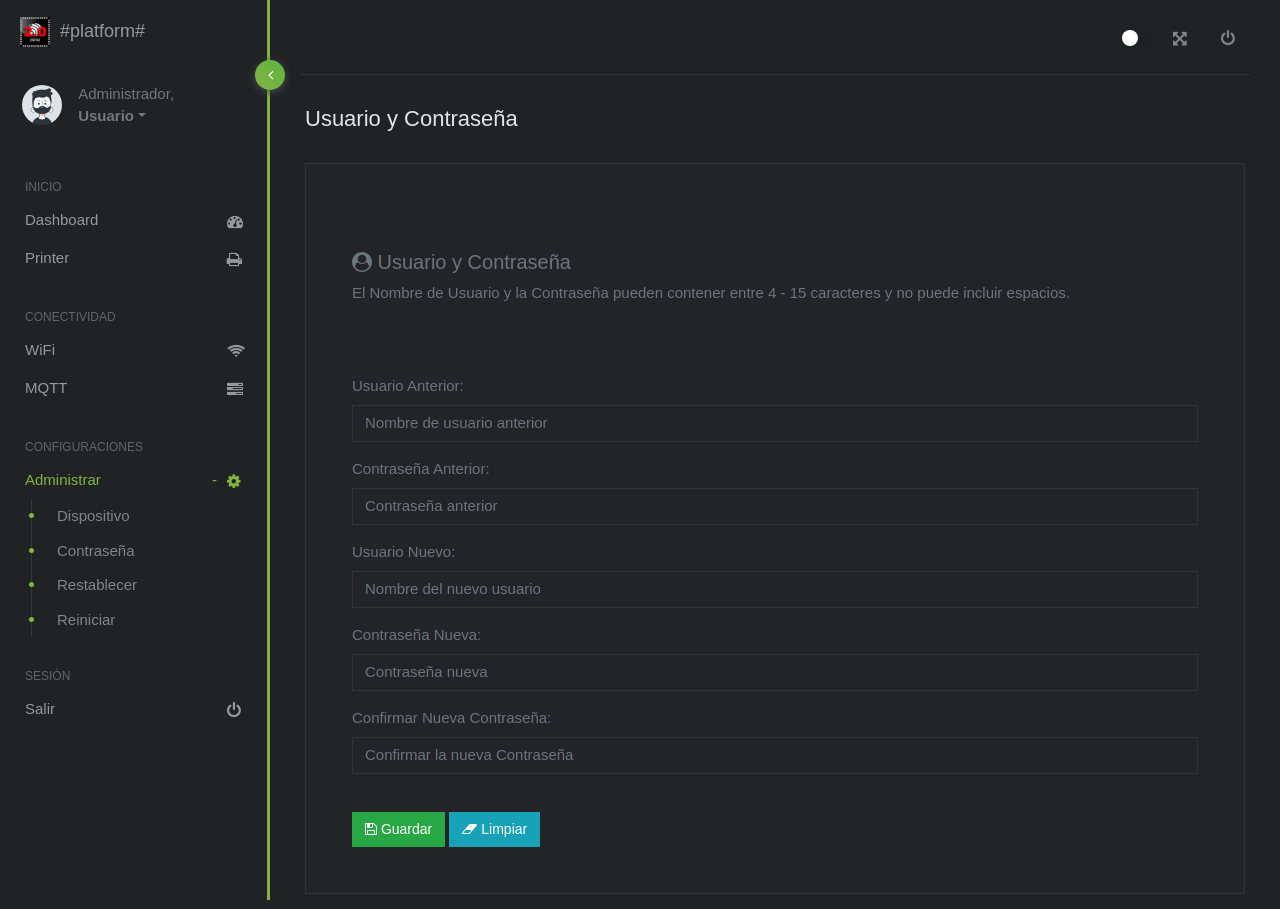
==== commit 4a15f6ae: "Limipeza de repo" ====
--- a/src/data/admin.html
+++ b/src/data/admin.html
@@ -1,202 +1,244 @@
-<!DOCTYPE html>
-<html lang="es">
-<!-- BEGIN HEAD-->
+<!doctype html>
+<html lang="es" data-theme="dark">
+<!-- * -------------------------------------------------------------------- -->
+<!-- * AdminESP - ElectronicIOT 2022                                        -->
+<!-- * Sitio WEB: https://electroniciot.com                                 -->
+<!-- * Correo: admin@electroniciot.com                                      -->
+<!-- * Cel_WSP: +591 71243395                                               -->
+<!-- * Plataforma: ESP32                                                    -->
+<!-- * Framework:  Arduino                                                  -->
+<!-- * Proyecto: Panel Administrativo para el ESP32 con HTML 5              -->
+<!-- * Nombre: ESP32 Admin Tool                                             -->
+<!-- * Autor: Ing. Yamir Hidalgo Peña                                       -->
+<!-- * -------------------------------------------------------------------  -->
 
 <head>
-    <meta charset="UTF-8" />
-    <title>AdminTools | Admin</title>
-    <meta content="width=device-width, initial-scale=1.0" name="viewport" />
-    <meta content="" name="description" />
-    <meta content="ElectronicIOT" name="author" />
-    <!-- Favicon icon -->
-    <link rel="icon" href="www/esp32.png" type="image/x-icon">
-    <!-- GLOBAL STYLES -->
-    <link rel="stylesheet" href="www/bootstrap.css" />
-    <link rel="stylesheet" href="www/main.css" />
-    <link rel="stylesheet" href="www/theme.css" />
-    <link rel="stylesheet" href="www/MoneAdmin.css" />
-    <link rel="stylesheet" href="www/font-awesome.css" />
-    <link rel="stylesheet" href="www/bootstrap-switch.css" />
-    <link rel="stylesheet" href="www/styles.css" />
-    <link rel="stylesheet" href="www/sweetalert2.min.css" />
-    <!--END GLOBAL STYLES -->
+    <title>USUARIO | ESP32 Admin Tool</title>
+    <meta charset="utf-8">
+    <meta http-equiv="X-UA-Compatible" content="IE=edge, chrome=1">
+    <meta name="viewport" content="width=device-width, initial-scale=1.0, maximum-scale=1.0, user-scalable=0">
+    <meta name="description" content="Panel Administrativo para el ESP32">
+    <meta name="author" content="ELECTRONICIOT.COM">
+    <link rel="icon" href="img/esp32.png" type="image/png">
+    <!-- VENDOR CSS -->
+    <link rel="stylesheet" href="css/bootstrap.css">
+    <link rel="stylesheet" href="css/font-aws.css">
+    <link rel="stylesheet" href="css/vivify.css">
+    <link rel="stylesheet" href="css/sweetalert.css" />
+    <!-- MAIN CSS -->
+    <link rel="stylesheet" href="css/mooli.css">
+    <!-- CUSTOM CSS -->
+    <link rel="stylesheet" href="css/styles.css">
 </head>
-<!-- END  HEAD-->
-<!-- BEGIN BODY-->
-
-<body class="padTop53 ">
-    <!-- MAIN WRAPPER -->
-    <div id="wrap">
-        <!-- HEADER SECTION -->
-        <div id="top">
-            <nav class="navbar navbar-inverse navbar-fixed-top " style="padding-top: 10px;">
-                <a data-original-title="Show/Hide Menu" data-placement="bottom" data-tooltip="tooltip" class="accordion-toggle btn btn-primary btn-sm visible-xs" data-toggle="collapse" href="#menu" id="menu-toggle">
-                    <i class="icon-align-justify"></i>
-                </a>
-                <!-- LOGO SECTION -->
-                <header class="navbar-header">
-                    <a href="/" class="navbar-brand">
-                        <img src="www/logo.png" alt="" /></a>
-                </header>
-                <!-- END LOGO SECTION -->
-                <ul class="nav navbar-top-links navbar-right">
-                    <!--ADMIN SETTINGS SECTIONS -->
-                    <li class="dropdown">
-                        <a class="dropdown-toggle" data-toggle="dropdown" href="#">
-                            <i class="icon-user "></i>&nbsp; <i class="icon-chevron-down "></i>
-                        </a>
-                        <ul class="dropdown-menu dropdown-user">
-                            <li>
-                                <a href="esp-admin"><i class="icon-user"></i> Usuario </a>
+
+<body data-theme="light">
+    <div id="body" class="theme-green">
+        <!-- Overlay For Sidebars -->
+        <div class="overlay"></div>
+        <div id="wrapper">
+            <!-- Page top navbar -->
+            <nav class="navbar navbar-fixed-top">
+                <div class="container-fluid">
+                    <div class="navbar-left">
+                        <div class="navbar-btn">
+                            <a href="/"><img src="img/esp32.png" alt="Mooli Logo" class="img-fluid logo"></a>
+                            <button type="button" class="btn-toggle-offcanvas"><i class="fa fa-align-left"></i></button>
+                        </div>
+                    </div>
+                    <div class="navbar-right">
+                        <div id="navbar-menu">
+                            <ul class="nav navbar-nav">
+                                <!-- Claro / Oscuro -->
+                                <li class="mt-2">
+                                    <label class="switch dark_mode">
+                                        <input type="checkbox">
+                                        <span class="slider round"></span>
+                                    </label>
+                                </li>
+                                <li class="hidden-xs"><a href="javascript:void(0);" id="btnFullscreen"
+                                        class="icon-menu"><i class="fa fa-arrows-alt"></i></a></li>
+                                <li><a href="esp-logout" class="icon-menu"><i class="fa fa-power-off"></i></a></li>
+                            </ul>
+                        </div>
+                    </div>
+                </div>
+            </nav>
+            <!-- Main left sidebar menu -->
+            <div id="left-sidebar" class="sidebar">
+                <a href="#" class="menu_toggle"><i class="fa fa-angle-left"></i></a>
+                <!-- Logo -->
+                <div class="navbar-brand">
+                    <a href="/"><img src="img/esp32.png" alt="ESP32 Admin Tool Logo"
+                            class="img-fluid logo"><span>#platform#</span></a>
+                    <button type="button" class="btn-toggle-offcanvas btn btn-sm float-right"><i
+                            class="lnr lnr-menu fa fa-chevron-circle-left"></i></button>
+                </div>
+                <!-- sidebar -->
+                <div class="sidebar-scroll">
+                    <!-- user -->
+                    <div class="user-account">
+                        <div class="user_div">
+                            <img src="img/user.png" class="user-photo" alt="User Profile Picture">
+                        </div>
+                        <div class="dropdown">
+                            <span>Administrador,</span>
+                            <a href="javascript:void(0);" class="dropdown-toggle user-name"
+                                data-toggle="dropdown"><strong>Usuario</strong></a>
+                            <ul class="dropdown-menu dropdown-menu-right account vivify flipInY">
+                                <li><a href="esp-admin"><i class="fa fa-user"></i>Perfil</a></li>
+                                <li class="divider"></li>
+                                <li><a href="esp-logout"><i class="fa fa-power-off"></i>Salir</a></li>
+                            </ul>
+                        </div>
+                    </div>
+                    <!-- user end -->
+                    <!-- menu -->
+                    <nav id="left-sidebar-nav" class="sidebar-nav">
+                        <ul id="main-menu" class="metismenu animation-li-delay">
+                            <li class="header">Inicio</li>
+                            <li><a href="/"><i class="fa fa-dashboard"></i> <span>Dashboard</span></a></li>
+                            <li><a href="esp-print"><i class="fa fa-print"></i> <span>Printer</span></a></li>
+                            <li class="header">Conectividad</li>
+                            <li><a href="esp-wifi"><i class="fa fa-wifi"></i> <span>WiFi</span></a></li>
+                            <li><a href="esp-mqtt"><i class="fa fa-tasks"></i> <span>MQTT</span></a></li>
+                            <li class="header">Configuraciones</li>
+                            <li class="active">
+                                <a href="#uiElements" class="has-arrow"><i
+                                        class="fa fa-cog"></i><span>Administrar</span></a>
+                                <ul>
+                                    <li><a href="esp-device">Dispositivo</a></li>
+                                    <li><a href="esp-admin">Contraseña</a></li>
+                                    <li><a href="esp-restore">Restablecer</a></li>
+                                    <li><a href="esp-restart">Reiniciar</a></li>
+                                </ul>
                             </li>
-                            <li class="divider"></li>
-                            <li><a href="esp-logout"><i class="icon-signout"></i> Salir </a>
-                            </li>
+                            <li class="header">sesión</li>
+                            <li><a href="esp-logout"><i class="fa fa-power-off"></i> <span>Salir</span></a></li>
                         </ul>
-                    </li>
-                    <!--END ADMIN SETTINGS -->
-                </ul>
-            </nav>
-        </div>
-        <!-- END HEADER SECTION -->
-        <!-- MENU SECTION -->
-        <div id="left">
-            <div class="media user-media well-small">
-                <a class="user-link" href="/">
-                    <img class="media-object img-thumbnail user-img" alt="User Picture" src="www/esp32.png" />
-                </a>
-                <br />
-                <div class="media-body">
-                    <h5 class="media-heading"> #platform#</h5>
-                    <ul class="list-unstyled user-info">
-                        <li>
-                            <a class="btn btn-success btn-xs btn-circle" style="width: 10px;height: 12px;"></a> Online
-                        </li>
-                    </ul>
-                </div>
-                <br />
+                    </nav>
+                    <!-- menu end -->
+                </div>
             </div>
-            <ul id="menu" class="collapse">
-                <li class="panel">
-                    <a href="/">
-                        <i class="icon-th-large"></i> Dashboard
-                    </a>
-                </li>
-                <li class="panel">
-                    <a href="esp-wifi">
-                        <i class="icon-signal"></i> WIFI
-                    </a>
-                </li>
-                <li class="panel">
-                    <a href="esp-mqtt">
-                        <i class="icon-sitemap"></i> MQTT
-                    </a>
-                </li>
-                <li class="panel active">
-                    <a href="#" data-parent="#menu" data-toggle="collapse" class="accordion-toggle" data-target="#component-nav">
-                        <i class=" icon-cog"> </i> Administrar
-                        <span class="pull-right">
-                          <i class="icon-angle-left"></i>       
-                    </a>
-                    <ul class="collapse" id="component-nav">
-                        <li class=""><a href="esp-device"><i class="icon-angle-right"></i> Dispositivo </a></li>
-                        <li class=""><a href="esp-restore"><i class="icon-angle-right"></i> Ajustes predeterminados de fábrica </a></li>
-                        <li class=""><a href="esp-restart"><i class="icon-angle-right"></i> Reinicio </a></li>
-                        <li class=""><a href="esp-admin"><i class="icon-angle-right"></i> Contraseña </a></li>
-                    </ul>
-                </li>
-                <li class="panel">
-                    <a href="esp-logout">
-                        <i class="icon-signout"></i> Salir
-                    </a>
-                </li>
-            </ul>
-        </div>
-        <!--END MENU SECTION -->
-        <!--PAGE CONTENT -->
-        <div id="content">
-            <div class="inner" style="min-height:1200px;">
-                <div class="row">
-                    <div class="col-lg-12">
-                        <h2> Usuario y Contraseña</h2>
-                    </div>
-                </div>
-            <hr>
- 
-            <!--END BLOCK SECTION -->
-            <div class="col-lg-12">
-                <div class="panel panel-primary">
-                    <div class="panel-heading">
-                        <i class="icon-lock"></i> El Nombre de Usuario y la Contraseña pueden contener entre 4 - 15 caracteres y no puede incluir espacios.
-                    </div>
-                    <div class="panel-body">
-                        <br>
-                        <form class="form-horizontal" name="esp_admin" method="POST" action="esp-admin" id="formulario">
-                            
-                            <div class="form-group" id="form_www_username">
-                                <label for="www_username" class="control-label col-lg-3">Nombre de Usuario Anterior:</label>
-                                <div class="col-lg-5">
-                                    <input type="text" id="www_username" name="www_username" placeholder="Nombre de Usuario Anterior" class="form-control" />
+            <!-- Main body part  -->
+            <div id="main-content">
+                <div class="container-fluid">
+                    <!-- Page header section  -->
+                    <div class="block-header">
+                        <div class="row clearfix">
+                            <div class="col-xl-5 col-md-5 col-sm-12">
+                                <h1 id="page">Usuario y Contraseña</h1>
+                            </div>
+                        </div>
+                    </div>
+                    <!-- Ajustes -->
+                    <div class="row clearfix">
+                        <!-- Ajustes -->
+                        <div class="col-lg-12 col-md-12">
+                            <div class="card p-3 px-4">
+                                <div class="card">
+                                    <div class="header">
+                                        <h5 class="mt-5 text-secondary"><i class="fa fa-user-circle"></i> Usuario y
+                                            Contraseña</h5>
+                                        <p class="text-secondary mb-5">El Nombre de Usuario y la Contraseña pueden
+                                            contener entre 4 - 15 caracteres y no puede incluir espacios.</p>
+                                    </div>
+                                    <div class="body">
+                                        <form method="post" name="esp-admin" action="esp-admin" method="POST" id="form">
+                                            <label for="www_username" class="text-secondary">Usuario
+                                                Anterior:</label><br>
+                                            <label for="www_username" class="formulario_input-error"
+                                                id="form_www_username">El usuario tiene que contener un mínimo de 4
+                                                dígitos y 15 como máximo, solo puede contener letras minúsculas</label>
+                                            <div class="input-group mb-3">
+                                                <input type="text" class="form-control" id="www_username"
+                                                    name="www_username" placeholder="Nombre de usuario anterior"
+                                                    aria-describedby="basic-addon1" data-expresion="www_username">
+                                            </div>
+
+                                            <label for="www_password" class="text-secondary">Contraseña
+                                                Anterior:</label><br>
+                                            <label for="www_password" class="formulario_input-error"
+                                                id="form_www_password">La Contraseña tiene que contener un mínimo de 4
+                                                dígitos y 15 como máximo, solo puede contener letras minúsculas,
+                                                mayúsculas y números</label>
+                                            <div class="input-group mb-3">
+                                                <input type="password" class="form-control" id="www_password"
+                                                    name="www_password" placeholder="Contraseña anterior"
+                                                    aria-describedby="basic-addon1" data-expresion="www_password">
+                                            </div>
+
+                                            <label for="new_www_username" class="text-secondary">Usuario
+                                                Nuevo:</label><br>
+                                            <label for="new_www_username" class="formulario_input-error"
+                                                id="form_new_www_username">El usuario tiene que contener un mínimo de 4
+                                                dígitos y 15 como máximo, solo puede contener letras minúsculas</label>
+                                            <div class="input-group mb-3">
+                                                <input type="text" class="form-control" id="new_www_username"
+                                                    name="new_www_username" placeholder="Nombre del nuevo usuario"
+                                                    aria-describedby="basic-addon1" data-expresion="www_username">
+                                            </div>
+
+                                            <label for="new_www_password" class="text-secondary">Contraseña
+                                                Nueva:</label><br>
+                                            <label for="new_www_password" class="formulario_input-error"
+                                                id="form_new_www_password">La Contraseña tiene que contener un mínimo de
+                                                4 dígitos y 15 como máximo, solo puede contener letras minúsculas,
+                                                mayúsculas y números</label>
+                                            <div class="input-group mb-3">
+                                                <input type="password" class="form-control" id="new_www_password"
+                                                    name="new_www_password" placeholder="Contraseña nueva"
+                                                    aria-describedby="basic-addon1" data-expresion="www_password">
+                                            </div>
+
+                                            <label for="c_new_www_password" class="text-secondary">Confirmar Nueva
+                                                Contraseña:</label><br>
+                                            <label for="c_new_www_password" class="formulario_input-error"
+                                                id="form_c_new_www_password">¡No coincide con la nueva contraseña!
+                                                verifique por favor.</label>
+                                            <div class="input-group mb-3">
+                                                <input type="password" class="form-control" id="c_new_www_password"
+                                                    name="c_new_www_password"
+                                                    placeholder="Confirmar la nueva Contraseña"
+                                                    aria-describedby="basic-addon1">
+                                            </div>
+
+                                            <!-- Mensaje de Error de Formulario -->
+                                            <div class="input-group mb-3 formulario_mensaje" id="formulario_mensaje">
+                                                <div class="alert alert-danger alert-dismissible col-lg-12"
+                                                    role="alert">
+                                                    <button type="button" class="close" data-dismiss="alert"
+                                                        aria-label="Close"><span aria-hidden="true">×</span></button>
+                                                    <i class="fa fa-times-circle"></i> <b>Error:</b> ¡Por favor rellena
+                                                    el formulario correctamente!.
+                                                </div>
+                                            </div>
+                                            <br>
+                                            <button type="submit" class="btn btn-success mb-2"><i
+                                                    class="fa fa-floppy-o"></i> <span> Guardar</span></button>
+                                            <button type="button" class="btn btn-info mb-2" onclick="Limpiar()"><i
+                                                    class="fa fa-eraser"></i> <span> Limpiar</span></button>
+                                        </form>
+                                    </div>
                                 </div>
                             </div>
-                            <div class="form-group" id="form_www_password">
-                                <label for="www_password" class="control-label col-lg-3">Contraseña Anterior:</label>
-                                <div class="col-lg-5">
-                                    <input type="password" id="www_password" name="www_password" placeholder="Contraseña Anterior" class="form-control" />
-                                </div>
-                            </div>
-                            <div class="form-group" id="form_new_www_username">
-                                <label for="new_www_username" class="control-label col-lg-3">Nombre de Usuario Nuevo:</label>
-                                <div class="col-lg-5">
-                                    <input type="text" id="new_www_username" name="new_www_username" placeholder="Nombre de Usuario Nuevo" class="form-control" />
-                                </div>
-                            </div>
-                            <div class="form-group" id="form_new_www_password">
-                                <label for="new_www_password" class="control-label col-lg-3">Contraseña Nueva:</label>
-                                <div class="col-lg-5">
-                                    <input type="password" id="new_www_password" name="new_www_password" placeholder="Contraseña Nueva" class="form-control" />
-                                </div>
-                            </div>
-                            <div class="form-group" id="form_c_new_www_password">
-                                <label for="c_new_www_password" class="control-label col-lg-3">Confirmar la Contraseña Nueva:</label>
-                                <div class="col-lg-5">
-                                    <input type="password" id="c_new_www_password" name="c_new_www_password" placeholder="Confirmar la Contraseña Nueva" class="form-control" />
-                                </div>
-                            </div>                 
-                            <div class="form-group">
-                                <label for="#" class="control-label col-lg-3"></label>
-                                <div class="col-lg-5">
-                                    <button class="btn btn-primary" type="submit"><i class="icon-save icon-white"></i> Guardar</button>
-                                    <button class="btn btn-info" type="button" onclick="clearAdmin();"><i class="icon-eraser icon-white"></i> Limpiar Todo</button>
-                                </div>
-                            </div>
-
-                        </form>                   
-                        
-                    </div>
+                        </div>
+                    </div>
+                    <!-- Ajustes end -->
                 </div>
             </div>
         </div>
+        <!-- Main body end  -->
     </div>
-    <!--END PAGE CONTENT -->
     </div>
-    <!-- END RIGHT STRIP  SECTION -->
-    </div>
-    <!--END MAIN WRAPPER -->
-    <!-- FOOTER -->
-    <div id="footer">
-        <p>&copy; ElectronicIOT &nbsp;2021 &nbsp;v1.0.0</p>
-    </div>
-    <!--END FOOTER -->
-    <!-- GLOBAL SCRIPTS -->
-    <script src="www/jquery-2.0.3.min.js"></script>
-    <script src="www/bootstrap.min.js"></script>
-    <script src="www/modernizr-2.6.2.min.js"></script>
-    <script src="www/bootstrap-switch.min.js"></script>
-    <script src="www/scripts.js"></script>
-    <script src="www/sweetalert2.min.js"></script>
-    <!-- END GLOBAL SCRIPTS -->
+    <!-- Javascript -->
+    <script src="js/libscripts.js"></script>
+    <script src="js/vendorscripts.js"></script>
+    <!-- Vedor js file and create bundle with grunt  -->
+    <script src="js/sweetalert.js"></script>
+    <!-- Project core js file minify with grunt -->
+    <script src="js/mainscripts.js "></script>
+    <!-- Custom Scripts -->
+    <script src="js/scripts.js "></script>
 </body>
-<!-- END BODY-->
 
 </html>
--- a/src/data/css/font-aws.css
+++ b/src/data/css/font-aws.css
@@ -0,0 +1,4 @@
+/*!
+ *  Font Awesome 4.7.0 by @davegandy - http://fontawesome.io - @fontawesome
+ *  License - http://fontawesome.io/license (Font: SIL OFL 1.1, CSS: MIT License)
+ */@font-face{font-family:'FontAwesome';src:url('../fonts/fontawesome-webfont.eot?v=4.7.0');src:url('../fonts/fontawesome-webfont.eot?#iefix&v=4.7.0') format('embedded-opentype'),url('./font-aws.woff2?v=4.7.0') format('woff2'),url('../fonts/fontawesome-webfont.woff?v=4.7.0') format('woff'),url('../fonts/fontawesome-webfont.ttf?v=4.7.0') format('truetype'),url('../fonts/fontawesome-webfont.svg?v=4.7.0#fontawesomeregular') format('svg');font-weight:normal;font-style:normal}.fa{display:inline-block;font:normal normal normal 14px/1 FontAwesome;font-size:inherit;text-rendering:auto;-webkit-font-smoothing:antialiased;-moz-osx-font-smoothing:grayscale}.fa-lg{font-size:1.33333333em;line-height:.75em;vertical-align:-15%}.fa-2x{font-size:2em}.fa-3x{font-size:3em}.fa-4x{font-size:4em}.fa-5x{font-size:5em}.fa-fw{width:1.28571429em;text-align:center}.fa-ul{padding-left:0;margin-left:2.14285714em;list-style-type:none}.fa-ul>li{position:relative}.fa-li{position:absolute;left:-2.14285714em;width:2.14285714em;top:.14285714em;text-align:center}.fa-li.fa-lg{left:-1.85714286em}.fa-border{padding:.2em .25em .15em;border:solid .08em #eee;border-radius:.1em}.fa-pull-left{float:left}.fa-pull-right{float:right}.fa.fa-pull-left{margin-right:.3em}.fa.fa-pull-right{margin-left:.3em}.pull-right{float:right}.pull-left{float:left}.fa.pull-left{margin-right:.3em}.fa.pull-right{margin-left:.3em}.fa-spin{-webkit-animation:fa-spin 2s infinite linear;animation:fa-spin 2s infinite linear}.fa-pulse{-webkit-animation:fa-spin 1s infinite steps(8);animation:fa-spin 1s infinite steps(8)}@-webkit-keyframes fa-spin{0%{-webkit-transform:rotate(0deg);transform:rotate(0deg)}100%{-webkit-transform:rotate(359deg);transform:rotate(359deg)}}@keyframes fa-spin{0%{-webkit-transform:rotate(0deg);transform:rotate(0deg)}100%{-webkit-transform:rotate(359deg);transform:rotate(359deg)}}.fa-rotate-90{-ms-filter:"progid:DXImageTransform.Microsoft.BasicImage(rotation=1)";-webkit-transform:rotate(90deg);-ms-transform:rotate(90deg);transform:rotate(90deg)}.fa-rotate-180{-ms-filter:"progid:DXImageTransform.Microsoft.BasicImage(rotation=2)";-webkit-transform:rotate(180deg);-ms-transform:rotate(180deg);transform:rotate(180deg)}.fa-rotate-270{-ms-filter:"progid:DXImageTransform.Microsoft.BasicImage(rotation=3)";-webkit-transform:rotate(270deg);-ms-transform:rotate(270deg);transform:rotate(270deg)}.fa-flip-horizontal{-ms-filter:"progid:DXImageTransform.Microsoft.BasicImage(rotation=0, mirror=1)";-webkit-transform:scale(-1, 1);-ms-transform:scale(-1, 1);transform:scale(-1, 1)}.fa-flip-vertical{-ms-filter:"progid:DXImageTransform.Microsoft.BasicImage(rotation=2, mirror=1)";-webkit-transform:scale(1, -1);-ms-transform:scale(1, -1);transform:scale(1, -1)}:root .fa-rotate-90,:root .fa-rotate-180,:root .fa-rotate-270,:root .fa-flip-horizontal,:root .fa-flip-vertical{filter:none}.fa-stack{position:relative;display:inline-block;width:2em;height:2em;line-height:2em;vertical-align:middle}.fa-stack-1x,.fa-stack-2x{position:absolute;left:0;width:100%;text-align:center}.fa-stack-1x{line-height:inherit}.fa-stack-2x{font-size:2em}.fa-inverse{color:#fff}.fa-glass:before{content:"\f000"}.fa-music:before{content:"\f001"}.fa-search:before{content:"\f002"}.fa-envelope-o:before{content:"\f003"}.fa-heart:before{content:"\f004"}.fa-star:before{content:"\f005"}.fa-star-o:before{content:"\f006"}.fa-user:before{content:"\f007"}.fa-film:before{content:"\f008"}.fa-th-large:before{content:"\f009"}.fa-th:before{content:"\f00a"}.fa-th-list:before{content:"\f00b"}.fa-check:before{content:"\f00c"}.fa-remove:before,.fa-close:before,.fa-times:before{content:"\f00d"}.fa-search-plus:before{content:"\f00e"}.fa-search-minus:before{content:"\f010"}.fa-power-off:before{content:"\f011"}.fa-signal:before{content:"\f012"}.fa-gear:before,.fa-cog:before{content:"\f013"}.fa-trash-o:before{content:"\f014"}.fa-home:before{content:"\f015"}.fa-file-o:before{content:"\f016"}.fa-clock-o:before{content:"\f017"}.fa-road:before{content:"\f018"}.fa-download:before{content:"\f019"}.fa-arrow-circle-o-down:before{content:"\f01a"}.fa-arrow-circle-o-up:before{content:"\f01b"}.fa-inbox:before{content:"\f01c"}.fa-play-circle-o:before{content:"\f01d"}.fa-rotate-right:before,.fa-repeat:before{content:"\f01e"}.fa-refresh:before{content:"\f021"}.fa-list-alt:before{content:"\f022"}.fa-lock:before{content:"\f023"}.fa-flag:before{content:"\f024"}.fa-headphones:before{content:"\f025"}.fa-volume-off:before{content:"\f026"}.fa-volume-down:before{content:"\f027"}.fa-volume-up:before{content:"\f028"}.fa-qrcode:before{content:"\f029"}.fa-barcode:before{content:"\f02a"}.fa-tag:before{content:"\f02b"}.fa-tags:before{content:"\f02c"}.fa-book:before{content:"\f02d"}.fa-bookmark:before{content:"\f02e"}.fa-print:before{content:"\f02f"}.fa-camera:before{content:"\f030"}.fa-font:before{content:"\f031"}.fa-bold:before{content:"\f032"}.fa-italic:before{content:"\f033"}.fa-text-height:before{content:"\f034"}.fa-text-width:before{content:"\f035"}.fa-align-left:before{content:"\f036"}.fa-align-center:before{content:"\f037"}.fa-align-right:before{content:"\f038"}.fa-align-justify:before{content:"\f039"}.fa-list:before{content:"\f03a"}.fa-dedent:before,.fa-outdent:before{content:"\f03b"}.fa-indent:before{content:"\f03c"}.fa-video-camera:before{content:"\f03d"}.fa-photo:before,.fa-image:before,.fa-picture-o:before{content:"\f03e"}.fa-pencil:before{content:"\f040"}.fa-map-marker:before{content:"\f041"}.fa-adjust:before{content:"\f042"}.fa-tint:before{content:"\f043"}.fa-edit:before,.fa-pencil-square-o:before{content:"\f044"}.fa-share-square-o:before{content:"\f045"}.fa-check-square-o:before{content:"\f046"}.fa-arrows:before{content:"\f047"}.fa-step-backward:before{content:"\f048"}.fa-fast-backward:before{content:"\f049"}.fa-backward:before{content:"\f04a"}.fa-play:before{content:"\f04b"}.fa-pause:before{content:"\f04c"}.fa-stop:before{content:"\f04d"}.fa-forward:before{content:"\f04e"}.fa-fast-forward:before{content:"\f050"}.fa-step-forward:before{content:"\f051"}.fa-eject:before{content:"\f052"}.fa-chevron-left:before{content:"\f053"}.fa-chevron-right:before{content:"\f054"}.fa-plus-circle:before{content:"\f055"}.fa-minus-circle:before{content:"\f056"}.fa-times-circle:before{content:"\f057"}.fa-check-circle:before{content:"\f058"}.fa-question-circle:before{content:"\f059"}.fa-info-circle:before{content:"\f05a"}.fa-crosshairs:before{content:"\f05b"}.fa-times-circle-o:before{content:"\f05c"}.fa-check-circle-o:before{content:"\f05d"}.fa-ban:before{content:"\f05e"}.fa-arrow-left:before{content:"\f060"}.fa-arrow-right:before{content:"\f061"}.fa-arrow-up:before{content:"\f062"}.fa-arrow-down:before{content:"\f063"}.fa-mail-forward:before,.fa-share:before{content:"\f064"}.fa-expand:before{content:"\f065"}.fa-compress:before{content:"\f066"}.fa-plus:before{content:"\f067"}.fa-minus:before{content:"\f068"}.fa-asterisk:before{content:"\f069"}.fa-exclamation-circle:before{content:"\f06a"}.fa-gift:before{content:"\f06b"}.fa-leaf:before{content:"\f06c"}.fa-fire:before{content:"\f06d"}.fa-eye:before{content:"\f06e"}.fa-eye-slash:before{content:"\f070"}.fa-warning:before,.fa-exclamation-triangle:before{content:"\f071"}.fa-plane:before{content:"\f072"}.fa-calendar:before{content:"\f073"}.fa-random:before{content:"\f074"}.fa-comment:before{content:"\f075"}.fa-magnet:before{content:"\f076"}.fa-chevron-up:before{content:"\f077"}.fa-chevron-down:before{content:"\f078"}.fa-retweet:before{content:"\f079"}.fa-shopping-cart:before{content:"\f07a"}.fa-folder:before{content:"\f07b"}.fa-folder-open:before{content:"\f07c"}.fa-arrows-v:before{content:"\f07d"}.fa-arrows-h:before{content:"\f07e"}.fa-bar-chart-o:before,.fa-bar-chart:before{content:"\f080"}.fa-twitter-square:before{content:"\f081"}.fa-facebook-square:before{content:"\f082"}.fa-camera-retro:before{content:"\f083"}.fa-key:before{content:"\f084"}.fa-gears:before,.fa-cogs:before{content:"\f085"}.fa-comments:before{content:"\f086"}.fa-thumbs-o-up:before{content:"\f087"}.fa-thumbs-o-down:before{content:"\f088"}.fa-star-half:before{content:"\f089"}.fa-heart-o:before{content:"\f08a"}.fa-sign-out:before{content:"\f08b"}.fa-linkedin-square:before{content:"\f08c"}.fa-thumb-tack:before{content:"\f08d"}.fa-external-link:before{content:"\f08e"}.fa-sign-in:before{content:"\f090"}.fa-trophy:before{content:"\f091"}.fa-github-square:before{content:"\f092"}.fa-upload:before{content:"\f093"}.fa-lemon-o:before{content:"\f094"}.fa-phone:before{content:"\f095"}.fa-square-o:before{content:"\f096"}.fa-bookmark-o:before{content:"\f097"}.fa-phone-square:before{content:"\f098"}.fa-twitter:before{content:"\f099"}.fa-facebook-f:before,.fa-facebook:before{content:"\f09a"}.fa-github:before{content:"\f09b"}.fa-unlock:before{content:"\f09c"}.fa-credit-card:before{content:"\f09d"}.fa-feed:before,.fa-rss:before{content:"\f09e"}.fa-hdd-o:before{content:"\f0a0"}.fa-bullhorn:before{content:"\f0a1"}.fa-bell:before{content:"\f0f3"}.fa-certificate:before{content:"\f0a3"}.fa-hand-o-right:before{content:"\f0a4"}.fa-hand-o-left:before{content:"\f0a5"}.fa-hand-o-up:before{content:"\f0a6"}.fa-hand-o-down:before{content:"\f0a7"}.fa-arrow-circle-left:before{content:"\f0a8"}.fa-arrow-circle-right:before{content:"\f0a9"}.fa-arrow-circle-up:before{content:"\f0aa"}.fa-arrow-circle-down:before{content:"\f0ab"}.fa-globe:before{content:"\f0ac"}.fa-wrench:before{content:"\f0ad"}.fa-tasks:before{content:"\f0ae"}.fa-filter:before{content:"\f0b0"}.fa-briefcase:before{content:"\f0b1"}.fa-arrows-alt:before{content:"\f0b2"}.fa-group:before,.fa-users:before{content:"\f0c0"}.fa-chain:before,.fa-link:before{content:"\f0c1"}.fa-cloud:before{content:"\f0c2"}.fa-flask:before{content:"\f0c3"}.fa-cut:before,.fa-scissors:before{content:"\f0c4"}.fa-copy:before,.fa-files-o:before{content:"\f0c5"}.fa-paperclip:before{content:"\f0c6"}.fa-save:before,.fa-floppy-o:before{content:"\f0c7"}.fa-square:before{content:"\f0c8"}.fa-navicon:before,.fa-reorder:before,.fa-bars:before{content:"\f0c9"}.fa-list-ul:before{content:"\f0ca"}.fa-list-ol:before{content:"\f0cb"}.fa-strikethrough:before{content:"\f0cc"}.fa-underline:before{content:"\f0cd"}.fa-table:before{content:"\f0ce"}.fa-magic:before{content:"\f0d0"}.fa-truck:before{content:"\f0d1"}.fa-pinterest:before{content:"\f0d2"}.fa-pinterest-square:before{content:"\f0d3"}.fa-google-plus-square:before{content:"\f0d4"}.fa-google-plus:before{content:"\f0d5"}.fa-money:before{content:"\f0d6"}.fa-caret-down:before{content:"\f0d7"}.fa-caret-up:before{content:"\f0d8"}.fa-caret-left:before{content:"\f0d9"}.fa-caret-right:before{content:"\f0da"}.fa-columns:before{content:"\f0db"}.fa-unsorted:before,.fa-sort:before{content:"\f0dc"}.fa-sort-down:before,.fa-sort-desc:before{content:"\f0dd"}.fa-sort-up:before,.fa-sort-asc:before{content:"\f0de"}.fa-envelope:before{content:"\f0e0"}.fa-linkedin:before{content:"\f0e1"}.fa-rotate-left:before,.fa-undo:before{content:"\f0e2"}.fa-legal:before,.fa-gavel:before{content:"\f0e3"}.fa-dashboard:before,.fa-tachometer:before{content:"\f0e4"}.fa-comment-o:before{content:"\f0e5"}.fa-comments-o:before{content:"\f0e6"}.fa-flash:before,.fa-bolt:before{content:"\f0e7"}.fa-sitemap:before{content:"\f0e8"}.fa-umbrella:before{content:"\f0e9"}.fa-paste:before,.fa-clipboard:before{content:"\f0ea"}.fa-lightbulb-o:before{content:"\f0eb"}.fa-exchange:before{content:"\f0ec"}.fa-cloud-download:before{content:"\f0ed"}.fa-cloud-upload:before{content:"\f0ee"}.fa-user-md:before{content:"\f0f0"}.fa-stethoscope:before{content:"\f0f1"}.fa-suitcase:before{content:"\f0f2"}.fa-bell-o:before{content:"\f0a2"}.fa-coffee:before{content:"\f0f4"}.fa-cutlery:before{content:"\f0f5"}.fa-file-text-o:before{content:"\f0f6"}.fa-building-o:before{content:"\f0f7"}.fa-hospital-o:before{content:"\f0f8"}.fa-ambulance:before{content:"\f0f9"}.fa-medkit:before{content:"\f0fa"}.fa-fighter-jet:before{content:"\f0fb"}.fa-beer:before{content:"\f0fc"}.fa-h-square:before{content:"\f0fd"}.fa-plus-square:before{content:"\f0fe"}.fa-angle-double-left:before{content:"\f100"}.fa-angle-double-right:before{content:"\f101"}.fa-angle-double-up:before{content:"\f102"}.fa-angle-double-down:before{content:"\f103"}.fa-angle-left:before{content:"\f104"}.fa-angle-right:before{content:"\f105"}.fa-angle-up:before{content:"\f106"}.fa-angle-down:before{content:"\f107"}.fa-desktop:before{content:"\f108"}.fa-laptop:before{content:"\f109"}.fa-tablet:before{content:"\f10a"}.fa-mobile-phone:before,.fa-mobile:before{content:"\f10b"}.fa-circle-o:before{content:"\f10c"}.fa-quote-left:before{content:"\f10d"}.fa-quote-right:before{content:"\f10e"}.fa-spinner:before{content:"\f110"}.fa-circle:before{content:"\f111"}.fa-mail-reply:before,.fa-reply:before{content:"\f112"}.fa-github-alt:before{content:"\f113"}.fa-folder-o:before{content:"\f114"}.fa-folder-open-o:before{content:"\f115"}.fa-smile-o:before{content:"\f118"}.fa-frown-o:before{content:"\f119"}.fa-meh-o:before{content:"\f11a"}.fa-gamepad:before{content:"\f11b"}.fa-keyboard-o:before{content:"\f11c"}.fa-flag-o:before{content:"\f11d"}.fa-flag-checkered:before{content:"\f11e"}.fa-terminal:before{content:"\f120"}.fa-code:before{content:"\f121"}.fa-mail-reply-all:before,.fa-reply-all:before{content:"\f122"}.fa-star-half-empty:before,.fa-star-half-full:before,.fa-star-half-o:before{content:"\f123"}.fa-location-arrow:before{content:"\f124"}.fa-crop:before{content:"\f125"}.fa-code-fork:before{content:"\f126"}.fa-unlink:before,.fa-chain-broken:before{content:"\f127"}.fa-question:before{content:"\f128"}.fa-info:before{content:"\f129"}.fa-exclamation:before{content:"\f12a"}.fa-superscript:before{content:"\f12b"}.fa-subscript:before{content:"\f12c"}.fa-eraser:before{content:"\f12d"}.fa-puzzle-piece:before{content:"\f12e"}.fa-microphone:before{content:"\f130"}.fa-microphone-slash:before{content:"\f131"}.fa-shield:before{content:"\f132"}.fa-calendar-o:before{content:"\f133"}.fa-fire-extinguisher:before{content:"\f134"}.fa-rocket:before{content:"\f135"}.fa-maxcdn:before{content:"\f136"}.fa-chevron-circle-left:before{content:"\f137"}.fa-chevron-circle-right:before{content:"\f138"}.fa-chevron-circle-up:before{content:"\f139"}.fa-chevron-circle-down:before{content:"\f13a"}.fa-html5:before{content:"\f13b"}.fa-css3:before{content:"\f13c"}.fa-anchor:before{content:"\f13d"}.fa-unlock-alt:before{content:"\f13e"}.fa-bullseye:before{content:"\f140"}.fa-ellipsis-h:before{content:"\f141"}.fa-ellipsis-v:before{content:"\f142"}.fa-rss-square:before{content:"\f143"}.fa-play-circle:before{content:"\f144"}.fa-ticket:before{content:"\f145"}.fa-minus-square:before{content:"\f146"}.fa-minus-square-o:before{content:"\f147"}.fa-level-up:before{content:"\f148"}.fa-level-down:before{content:"\f149"}.fa-check-square:before{content:"\f14a"}.fa-pencil-square:before{content:"\f14b"}.fa-external-link-square:before{content:"\f14c"}.fa-share-square:before{content:"\f14d"}.fa-compass:before{content:"\f14e"}.fa-toggle-down:before,.fa-caret-square-o-down:before{content:"\f150"}.fa-toggle-up:before,.fa-caret-square-o-up:before{content:"\f151"}.fa-toggle-right:before,.fa-caret-square-o-right:before{content:"\f152"}.fa-euro:before,.fa-eur:before{content:"\f153"}.fa-gbp:before{content:"\f154"}.fa-dollar:before,.fa-usd:before{content:"\f155"}.fa-rupee:before,.fa-inr:before{content:"\f156"}.fa-cny:before,.fa-rmb:before,.fa-yen:before,.fa-jpy:before{content:"\f157"}.fa-ruble:before,.fa-rouble:before,.fa-rub:before{content:"\f158"}.fa-won:before,.fa-krw:before{content:"\f159"}.fa-bitcoin:before,.fa-btc:before{content:"\f15a"}.fa-file:before{content:"\f15b"}.fa-file-text:before{content:"\f15c"}.fa-sort-alpha-asc:before{content:"\f15d"}.fa-sort-alpha-desc:before{content:"\f15e"}.fa-sort-amount-asc:before{content:"\f160"}.fa-sort-amount-desc:before{content:"\f161"}.fa-sort-numeric-asc:before{content:"\f162"}.fa-sort-numeric-desc:before{content:"\f163"}.fa-thumbs-up:before{content:"\f164"}.fa-thumbs-down:before{content:"\f165"}.fa-youtube-square:before{content:"\f166"}.fa-youtube:before{content:"\f167"}.fa-xing:before{content:"\f168"}.fa-xing-square:before{content:"\f169"}.fa-youtube-play:before{content:"\f16a"}.fa-dropbox:before{content:"\f16b"}.fa-stack-overflow:before{content:"\f16c"}.fa-instagram:before{content:"\f16d"}.fa-flickr:before{content:"\f16e"}.fa-adn:before{content:"\f170"}.fa-bitbucket:before{content:"\f171"}.fa-bitbucket-square:before{content:"\f172"}.fa-tumblr:before{content:"\f173"}.fa-tumblr-square:before{content:"\f174"}.fa-long-arrow-down:before{content:"\f175"}.fa-long-arrow-up:before{content:"\f176"}.fa-long-arrow-left:before{content:"\f177"}.fa-long-arrow-right:before{content:"\f178"}.fa-apple:before{content:"\f179"}.fa-windows:before{content:"\f17a"}.fa-android:before{content:"\f17b"}.fa-linux:before{content:"\f17c"}.fa-dribbble:before{content:"\f17d"}.fa-skype:before{content:"\f17e"}.fa-foursquare:before{content:"\f180"}.fa-trello:before{content:"\f181"}.fa-female:before{content:"\f182"}.fa-male:before{content:"\f183"}.fa-gittip:before,.fa-gratipay:before{content:"\f184"}.fa-sun-o:before{content:"\f185"}.fa-moon-o:before{content:"\f186"}.fa-archive:before{content:"\f187"}.fa-bug:before{content:"\f188"}.fa-vk:before{content:"\f189"}.fa-weibo:before{content:"\f18a"}.fa-renren:before{content:"\f18b"}.fa-pagelines:before{content:"\f18c"}.fa-stack-exchange:before{content:"\f18d"}.fa-arrow-circle-o-right:before{content:"\f18e"}.fa-arrow-circle-o-left:before{content:"\f190"}.fa-toggle-left:before,.fa-caret-square-o-left:before{content:"\f191"}.fa-dot-circle-o:before{content:"\f192"}.fa-wheelchair:before{content:"\f193"}.fa-vimeo-square:before{content:"\f194"}.fa-turkish-lira:before,.fa-try:before{content:"\f195"}.fa-plus-square-o:before{content:"\f196"}.fa-space-shuttle:before{content:"\f197"}.fa-slack:before{content:"\f198"}.fa-envelope-square:before{content:"\f199"}.fa-wordpress:before{content:"\f19a"}.fa-openid:before{content:"\f19b"}.fa-institution:before,.fa-bank:before,.fa-university:before{content:"\f19c"}.fa-mortar-board:before,.fa-graduation-cap:before{content:"\f19d"}.fa-yahoo:before{content:"\f19e"}.fa-google:before{content:"\f1a0"}.fa-reddit:before{content:"\f1a1"}.fa-reddit-square:before{content:"\f1a2"}.fa-stumbleupon-circle:before{content:"\f1a3"}.fa-stumbleupon:before{content:"\f1a4"}.fa-delicious:before{content:"\f1a5"}.fa-digg:before{content:"\f1a6"}.fa-pied-piper-pp:before{content:"\f1a7"}.fa-pied-piper-alt:before{content:"\f1a8"}.fa-drupal:before{content:"\f1a9"}.fa-joomla:before{content:"\f1aa"}.fa-language:before{content:"\f1ab"}.fa-fax:before{content:"\f1ac"}.fa-building:before{content:"\f1ad"}.fa-child:before{content:"\f1ae"}.fa-paw:before{content:"\f1b0"}.fa-spoon:before{content:"\f1b1"}.fa-cube:before{content:"\f1b2"}.fa-cubes:before{content:"\f1b3"}.fa-behance:before{content:"\f1b4"}.fa-behance-square:before{content:"\f1b5"}.fa-steam:before{content:"\f1b6"}.fa-steam-square:before{content:"\f1b7"}.fa-recycle:before{content:"\f1b8"}.fa-automobile:before,.fa-car:before{content:"\f1b9"}.fa-cab:before,.fa-taxi:before{content:"\f1ba"}.fa-tree:before{content:"\f1bb"}.fa-spotify:before{content:"\f1bc"}.fa-deviantart:before{content:"\f1bd"}.fa-soundcloud:before{content:"\f1be"}.fa-database:before{content:"\f1c0"}.fa-file-pdf-o:before{content:"\f1c1"}.fa-file-word-o:before{content:"\f1c2"}.fa-file-excel-o:before{content:"\f1c3"}.fa-file-powerpoint-o:before{content:"\f1c4"}.fa-file-photo-o:before,.fa-file-picture-o:before,.fa-file-image-o:before{content:"\f1c5"}.fa-file-zip-o:before,.fa-file-archive-o:before{content:"\f1c6"}.fa-file-sound-o:before,.fa-file-audio-o:before{content:"\f1c7"}.fa-file-movie-o:before,.fa-file-video-o:before{content:"\f1c8"}.fa-file-code-o:before{content:"\f1c9"}.fa-vine:before{content:"\f1ca"}.fa-codepen:before{content:"\f1cb"}.fa-jsfiddle:before{content:"\f1cc"}.fa-life-bouy:before,.fa-life-buoy:before,.fa-life-saver:before,.fa-support:before,.fa-life-ring:before{content:"\f1cd"}.fa-circle-o-notch:before{content:"\f1ce"}.fa-ra:before,.fa-resistance:before,.fa-rebel:before{content:"\f1d0"}.fa-ge:before,.fa-empire:before{content:"\f1d1"}.fa-git-square:before{content:"\f1d2"}.fa-git:before{content:"\f1d3"}.fa-y-combinator-square:before,.fa-yc-square:before,.fa-hacker-news:before{content:"\f1d4"}.fa-tencent-weibo:before{content:"\f1d5"}.fa-qq:before{content:"\f1d6"}.fa-wechat:before,.fa-weixin:before{content:"\f1d7"}.fa-send:before,.fa-paper-plane:before{content:"\f1d8"}.fa-send-o:before,.fa-paper-plane-o:before{content:"\f1d9"}.fa-history:before{content:"\f1da"}.fa-circle-thin:before{content:"\f1db"}.fa-header:before{content:"\f1dc"}.fa-paragraph:before{content:"\f1dd"}.fa-sliders:before{content:"\f1de"}.fa-share-alt:before{content:"\f1e0"}.fa-share-alt-square:before{content:"\f1e1"}.fa-bomb:before{content:"\f1e2"}.fa-soccer-ball-o:before,.fa-futbol-o:before{content:"\f1e3"}.fa-tty:before{content:"\f1e4"}.fa-binoculars:before{content:"\f1e5"}.fa-plug:before{content:"\f1e6"}.fa-slideshare:before{content:"\f1e7"}.fa-twitch:before{content:"\f1e8"}.fa-yelp:before{content:"\f1e9"}.fa-newspaper-o:before{content:"\f1ea"}.fa-wifi:before{content:"\f1eb"}.fa-calculator:before{content:"\f1ec"}.fa-paypal:before{content:"\f1ed"}.fa-google-wallet:before{content:"\f1ee"}.fa-cc-visa:before{content:"\f1f0"}.fa-cc-mastercard:before{content:"\f1f1"}.fa-cc-discover:before{content:"\f1f2"}.fa-cc-amex:before{content:"\f1f3"}.fa-cc-paypal:before{content:"\f1f4"}.fa-cc-stripe:before{content:"\f1f5"}.fa-bell-slash:before{content:"\f1f6"}.fa-bell-slash-o:before{content:"\f1f7"}.fa-trash:before{content:"\f1f8"}.fa-copyright:before{content:"\f1f9"}.fa-at:before{content:"\f1fa"}.fa-eyedropper:before{content:"\f1fb"}.fa-paint-brush:before{content:"\f1fc"}.fa-birthday-cake:before{content:"\f1fd"}.fa-area-chart:before{content:"\f1fe"}.fa-pie-chart:before{content:"\f200"}.fa-line-chart:before{content:"\f201"}.fa-lastfm:before{content:"\f202"}.fa-lastfm-square:before{content:"\f203"}.fa-toggle-off:before{content:"\f204"}.fa-toggle-on:before{content:"\f205"}.fa-bicycle:before{content:"\f206"}.fa-bus:before{content:"\f207"}.fa-ioxhost:before{content:"\f208"}.fa-angellist:before{content:"\f209"}.fa-cc:before{content:"\f20a"}.fa-shekel:before,.fa-sheqel:before,.fa-ils:before{content:"\f20b"}.fa-meanpath:before{content:"\f20c"}.fa-buysellads:before{content:"\f20d"}.fa-connectdevelop:before{content:"\f20e"}.fa-dashcube:before{content:"\f210"}.fa-forumbee:before{content:"\f211"}.fa-leanpub:before{content:"\f212"}.fa-sellsy:before{content:"\f213"}.fa-shirtsinbulk:before{content:"\f214"}.fa-simplybuilt:before{content:"\f215"}.fa-skyatlas:before{content:"\f216"}.fa-cart-plus:before{content:"\f217"}.fa-cart-arrow-down:before{content:"\f218"}.fa-diamond:before{content:"\f219"}.fa-ship:before{content:"\f21a"}.fa-user-secret:before{content:"\f21b"}.fa-motorcycle:before{content:"\f21c"}.fa-street-view:before{content:"\f21d"}.fa-heartbeat:before{content:"\f21e"}.fa-venus:before{content:"\f221"}.fa-mars:before{content:"\f222"}.fa-mercury:before{content:"\f223"}.fa-intersex:before,.fa-transgender:before{content:"\f224"}.fa-transgender-alt:before{content:"\f225"}.fa-venus-double:before{content:"\f226"}.fa-mars-double:before{content:"\f227"}.fa-venus-mars:before{content:"\f228"}.fa-mars-stroke:before{content:"\f229"}.fa-mars-stroke-v:before{content:"\f22a"}.fa-mars-stroke-h:before{content:"\f22b"}.fa-neuter:before{content:"\f22c"}.fa-genderless:before{content:"\f22d"}.fa-facebook-official:before{content:"\f230"}.fa-pinterest-p:before{content:"\f231"}.fa-whatsapp:before{content:"\f232"}.fa-server:before{content:"\f233"}.fa-user-plus:before{content:"\f234"}.fa-user-times:before{content:"\f235"}.fa-hotel:before,.fa-bed:before{content:"\f236"}.fa-viacoin:before{content:"\f237"}.fa-train:before{content:"\f238"}.fa-subway:before{content:"\f239"}.fa-medium:before{content:"\f23a"}.fa-yc:before,.fa-y-combinator:before{content:"\f23b"}.fa-optin-monster:before{content:"\f23c"}.fa-opencart:before{content:"\f23d"}.fa-expeditedssl:before{content:"\f23e"}.fa-battery-4:before,.fa-battery:before,.fa-battery-full:before{content:"\f240"}.fa-battery-3:before,.fa-battery-three-quarters:before{content:"\f241"}.fa-battery-2:before,.fa-battery-half:before{content:"\f242"}.fa-battery-1:before,.fa-battery-quarter:before{content:"\f243"}.fa-battery-0:before,.fa-battery-empty:before{content:"\f244"}.fa-mouse-pointer:before{content:"\f245"}.fa-i-cursor:before{content:"\f246"}.fa-object-group:before{content:"\f247"}.fa-object-ungroup:before{content:"\f248"}.fa-sticky-note:before{content:"\f249"}.fa-sticky-note-o:before{content:"\f24a"}.fa-cc-jcb:before{content:"\f24b"}.fa-cc-diners-club:before{content:"\f24c"}.fa-clone:before{content:"\f24d"}.fa-balance-scale:before{content:"\f24e"}.fa-hourglass-o:before{content:"\f250"}.fa-hourglass-1:before,.fa-hourglass-start:before{content:"\f251"}.fa-hourglass-2:before,.fa-hourglass-half:before{content:"\f252"}.fa-hourglass-3:before,.fa-hourglass-end:before{content:"\f253"}.fa-hourglass:before{content:"\f254"}.fa-hand-grab-o:before,.fa-hand-rock-o:before{content:"\f255"}.fa-hand-stop-o:before,.fa-hand-paper-o:before{content:"\f256"}.fa-hand-scissors-o:before{content:"\f257"}.fa-hand-lizard-o:before{content:"\f258"}.fa-hand-spock-o:before{content:"\f259"}.fa-hand-pointer-o:before{content:"\f25a"}.fa-hand-peace-o:before{content:"\f25b"}.fa-trademark:before{content:"\f25c"}.fa-registered:before{content:"\f25d"}.fa-creative-commons:before{content:"\f25e"}.fa-gg:before{content:"\f260"}.fa-gg-circle:before{content:"\f261"}.fa-tripadvisor:before{content:"\f262"}.fa-odnoklassniki:before{content:"\f263"}.fa-odnoklassniki-square:before{content:"\f264"}.fa-get-pocket:before{content:"\f265"}.fa-wikipedia-w:before{content:"\f266"}.fa-safari:before{content:"\f267"}.fa-chrome:before{content:"\f268"}.fa-firefox:before{content:"\f269"}.fa-opera:before{content:"\f26a"}.fa-internet-explorer:before{content:"\f26b"}.fa-tv:before,.fa-television:before{content:"\f26c"}.fa-contao:before{content:"\f26d"}.fa-500px:before{content:"\f26e"}.fa-amazon:before{content:"\f270"}.fa-calendar-plus-o:before{content:"\f271"}.fa-calendar-minus-o:before{content:"\f272"}.fa-calendar-times-o:before{content:"\f273"}.fa-calendar-check-o:before{content:"\f274"}.fa-industry:before{content:"\f275"}.fa-map-pin:before{content:"\f276"}.fa-map-signs:before{content:"\f277"}.fa-map-o:before{content:"\f278"}.fa-map:before{content:"\f279"}.fa-commenting:before{content:"\f27a"}.fa-commenting-o:before{content:"\f27b"}.fa-houzz:before{content:"\f27c"}.fa-vimeo:before{content:"\f27d"}.fa-black-tie:before{content:"\f27e"}.fa-fonticons:before{content:"\f280"}.fa-reddit-alien:before{content:"\f281"}.fa-edge:before{content:"\f282"}.fa-credit-card-alt:before{content:"\f283"}.fa-codiepie:before{content:"\f284"}.fa-modx:before{content:"\f285"}.fa-fort-awesome:before{content:"\f286"}.fa-usb:before{content:"\f287"}.fa-product-hunt:before{content:"\f288"}.fa-mixcloud:before{content:"\f289"}.fa-scribd:before{content:"\f28a"}.fa-pause-circle:before{content:"\f28b"}.fa-pause-circle-o:before{content:"\f28c"}.fa-stop-circle:before{content:"\f28d"}.fa-stop-circle-o:before{content:"\f28e"}.fa-shopping-bag:before{content:"\f290"}.fa-shopping-basket:before{content:"\f291"}.fa-hashtag:before{content:"\f292"}.fa-bluetooth:before{content:"\f293"}.fa-bluetooth-b:before{content:"\f294"}.fa-percent:before{content:"\f295"}.fa-gitlab:before{content:"\f296"}.fa-wpbeginner:before{content:"\f297"}.fa-wpforms:before{content:"\f298"}.fa-envira:before{content:"\f299"}.fa-universal-access:before{content:"\f29a"}.fa-wheelchair-alt:before{content:"\f29b"}.fa-question-circle-o:before{content:"\f29c"}.fa-blind:before{content:"\f29d"}.fa-audio-description:before{content:"\f29e"}.fa-volume-control-phone:before{content:"\f2a0"}.fa-braille:before{content:"\f2a1"}.fa-assistive-listening-systems:before{content:"\f2a2"}.fa-asl-interpreting:before,.fa-american-sign-language-interpreting:before{content:"\f2a3"}.fa-deafness:before,.fa-hard-of-hearing:before,.fa-deaf:before{content:"\f2a4"}.fa-glide:before{content:"\f2a5"}.fa-glide-g:before{content:"\f2a6"}.fa-signing:before,.fa-sign-language:before{content:"\f2a7"}.fa-low-vision:before{content:"\f2a8"}.fa-viadeo:before{content:"\f2a9"}.fa-viadeo-square:before{content:"\f2aa"}.fa-snapchat:before{content:"\f2ab"}.fa-snapchat-ghost:before{content:"\f2ac"}.fa-snapchat-square:before{content:"\f2ad"}.fa-pied-piper:before{content:"\f2ae"}.fa-first-order:before{content:"\f2b0"}.fa-yoast:before{content:"\f2b1"}.fa-themeisle:before{content:"\f2b2"}.fa-google-plus-circle:before,.fa-google-plus-official:before{content:"\f2b3"}.fa-fa:before,.fa-font-awesome:before{content:"\f2b4"}.fa-handshake-o:before{content:"\f2b5"}.fa-envelope-open:before{content:"\f2b6"}.fa-envelope-open-o:before{content:"\f2b7"}.fa-linode:before{content:"\f2b8"}.fa-address-book:before{content:"\f2b9"}.fa-address-book-o:before{content:"\f2ba"}.fa-vcard:before,.fa-address-card:before{content:"\f2bb"}.fa-vcard-o:before,.fa-address-card-o:before{content:"\f2bc"}.fa-user-circle:before{content:"\f2bd"}.fa-user-circle-o:before{content:"\f2be"}.fa-user-o:before{content:"\f2c0"}.fa-id-badge:before{content:"\f2c1"}.fa-drivers-license:before,.fa-id-card:before{content:"\f2c2"}.fa-drivers-license-o:before,.fa-id-card-o:before{content:"\f2c3"}.fa-quora:before{content:"\f2c4"}.fa-free-code-camp:before{content:"\f2c5"}.fa-telegram:before{content:"\f2c6"}.fa-thermometer-4:before,.fa-thermometer:before,.fa-thermometer-full:before{content:"\f2c7"}.fa-thermometer-3:before,.fa-thermometer-three-quarters:before{content:"\f2c8"}.fa-thermometer-2:before,.fa-thermometer-half:before{content:"\f2c9"}.fa-thermometer-1:before,.fa-thermometer-quarter:before{content:"\f2ca"}.fa-thermometer-0:before,.fa-thermometer-empty:before{content:"\f2cb"}.fa-shower:before{content:"\f2cc"}.fa-bathtub:before,.fa-s15:before,.fa-bath:before{content:"\f2cd"}.fa-podcast:before{content:"\f2ce"}.fa-window-maximize:before{content:"\f2d0"}.fa-window-minimize:before{content:"\f2d1"}.fa-window-restore:before{content:"\f2d2"}.fa-times-rectangle:before,.fa-window-close:before{content:"\f2d3"}.fa-times-rectangle-o:before,.fa-window-close-o:before{content:"\f2d4"}.fa-bandcamp:before{content:"\f2d5"}.fa-grav:before{content:"\f2d6"}.fa-etsy:before{content:"\f2d7"}.fa-imdb:before{content:"\f2d8"}.fa-ravelry:before{content:"\f2d9"}.fa-eercast:before{content:"\f2da"}.fa-microchip:before{content:"\f2db"}.fa-snowflake-o:before{content:"\f2dc"}.fa-superpowers:before{content:"\f2dd"}.fa-wpexplorer:before{content:"\f2de"}.fa-meetup:before{content:"\f2e0"}.sr-only{position:absolute;width:1px;height:1px;padding:0;margin:-1px;overflow:hidden;clip:rect(0, 0, 0, 0);border:0}.sr-only-focusable:active,.sr-only-focusable:focus{position:static;width:auto;height:auto;margin:0;overflow:visible;clip:auto}
--- a/src/data/css/vivify.css
+++ b/src/data/css/vivify.css
@@ -0,0 +1 @@
+.vivify{-webkit-animation-duration:.8s;-webkit-animation-fill-mode:both;animation-duration:.8s;animation-fill-mode:both}.infinite{-webkit-animation-iteration-count:infinite;animation-iteration-count:infinite}.pulsate{-webkit-animation-name:pulsate;animation-name:pulsate;-webkit-transform-origin:center;transform-origin:center}@keyframes pulsate{0%{-webkit-animation-timing-function:cubic-bezier(0.25,0.46,0.45,0.94);animation-timing-function:cubic-bezier(0.25,0.46,0.45,0.94);-webkit-transform:scale3d(1,1,1);transform:scale3d(1,1,1)}50%{-webkit-transform:scale3d(0.8,0.8,0.8);transform:scale3d(0.8,0.8,0.8)}100%{-webkit-animation-timing-function:cubic-bezier(0.895,0.03,0.685,0.22);animation-timing-function:cubic-bezier(0.895,0.03,0.685,0.22);-webkit-transform:scale3d(1,1,1);transform:scale3d(1,1,1)}}.blink{-webkit-animation-name:blink;animation-name:blink;-webkit-animation-timing-function:cubic-bezier(0.42,0,0.58,1);animation-timing-function:cubic-bezier(0.42,0,0.58,1);-webkit-animation-duration:1s;animation-duration:1s}@keyframes blink{0%{opacity:1}25%{opacity:0}50%{opacity:1}75%{opacity:0}100%{opacity:1}}.hitLeft{-webkit-animation-name:hitLeft;animation-name:hitLeft;-webkit-backface-visibility:hidden;backface-visibility:hidden}@keyframes hitLeft{0%{-webkit-animation-timing-function:cubic-bezier(0.23,1,0.32,1);animation-timing-function:cubic-bezier(0.23,1,0.32,1);-webkit-transform:translateX(0);transform:translateX(0)}40%{-webkit-animation-timing-function:cubic-bezier(0.47,0,0.745,0.715);animation-timing-function:cubic-bezier(0.47,0,0.745,0.715);-webkit-transform:translateX(20px) rotate(4deg);transform:translateX(20px) rotate(4deg)}}.hitRight{-webkit-animation-name:hitRight;animation-name:hitRight;-webkit-backface-visibility:hidden;backface-visibility:hidden}@keyframes hitRight{0%{-webkit-animation-timing-function:cubic-bezier(0.23,1,0.32,1);animation-timing-function:cubic-bezier(0.23,1,0.32,1);-webkit-transform:translateX(0);transform:translateX(0)}40%{-webkit-animation-timing-function:cubic-bezier(0.47,0,0.745,0.715);animation-timing-function:cubic-bezier(0.47,0,0.745,0.715);-webkit-transform:translateX(-20px) rotate(-4deg);transform:translateX(-20px) rotate(-4deg)}}.shake{-webkit-animation-name:shake;animation-name:shake;-webkit-animation-duration:1s;animation-duration:1s;-webkit-animation-timing-function:cubic-bezier(0.42,0,0.58,1);animation-timing-function:cubic-bezier(0.42,0,0.58,1)}@keyframes shake{10%{-webkit-transform:translateX(-10px);transform:translateX(-10px)}20%{-webkit-transform:translateX(10px);transform:translateX(10px)}30%{-webkit-transform:translateX(-10px);transform:translateX(-10px)}40%{-webkit-transform:translateX(10px);transform:translateX(10px)}50%{-webkit-transform:translateX(-10px);transform:translateX(-10px)}60%{-webkit-transform:translateX(10px);transform:translateX(10px)}70%{-webkit-transform:translateX(-10px);transform:translateX(-10px)}80%{-webkit-transform:translateX(10px);transform:translateX(10px)}90%{-webkit-transform:translateX(-10px);transform:translateX(-10px)}}.ball{-webkit-animation-name:ball;animation-name:ball;-webkit-animation-duration:2s;animation-duration:2s}@keyframes ball{0%{-webkit-animation-timing-function:cubic-bezier(0.175,0.885,0.32,1.275);animation-timing-function:cubic-bezier(0.175,0.885,0.32,1.275);-webkit-transform:translate3d(0,0,0);transform:translate3d(0,0,0)}20%{-webkit-animation-timing-function:cubic-bezier(0.42,0,1,1);animation-timing-function:cubic-bezier(0.42,0,1,1);-webkit-transform:translate3d(0,-100px,0);transform:translate3d(0,-100px,0)}40%{-webkit-animation-timing-function:cubic-bezier(0,0,0.58,1);animation-timing-function:cubic-bezier(0,0,0.58,1);-webkit-transform:translate3d(0,0,0);transform:translate3d(0,0,0)}60%{-webkit-animation-timing-function:cubic-bezier(0.42,0,1,1);animation-timing-function:cubic-bezier(0.42,0,1,1);-webkit-transform:translate3d(0,-30px,0);transform:translate3d(0,-30px,0)}75%{-webkit-animation-timing-function:cubic-bezier(0,0,0.58,1);animation-timing-function:cubic-bezier(0,0,0.58,1);-webkit-transform:translate3d(0,0,0);transform:translate3d(0,0,0)}85%{-webkit-animation-timing-function:cubic-bezier(0.42,0,1,1);animation-timing-function:cubic-bezier(0.42,0,1,1);-webkit-transform:translate3d(0,-15px,0);transform:translate3d(0,-15px,0)}100%{-webkit-animation-timing-function:cubic-bezier(0.42,0,0.58,1);animation-timing-function:cubic-bezier(0.42,0,0.58,1);-webkit-transform:translate3d(0,0,0);transform:translate3d(0,0,0)}}.pullUp{-webkit-animation-name:pullUp;animation-name:pullUp;-webkit-backface-visibility:hidden;backface-visibility:hidden}@keyframes pullUp{0%{-webkit-transform:scale3d(0,0,0);transform:scale3d(0,0,0)}30%{-webkit-animation-timing-function:cubic-bezier(0.215,0.61,0.355,1);animation-timing-function:cubic-bezier(0.215,0.61,0.355,1);-webkit-transform:scale3d(1,0,1);transform:scale3d(1,0,1);-webkit-transform-origin:center bottom;transform-origin:center bottom}100%{-webkit-animation-timing-function:cubic-bezier(0.755,0.05,0.855,0.06);animation-timing-function:cubic-bezier(0.755,0.05,0.855,0.06);-webkit-transform:scale3d(1,1,1);transform:scale3d(1,1,1)}}.pullDown{-webkit-animation-name:pullDown;animation-name:pullDown;-webkit-backface-visibility:hidden;backface-visibility:hidden}@keyframes pullDown{0%{-webkit-transform:scale3d(0,0,0);transform:scale3d(0,0,0)}50%{-webkit-animation-timing-function:cubic-bezier(0.215,0.61,0.355,1);animation-timing-function:cubic-bezier(0.215,0.61,0.355,1);-webkit-transform:scale3d(1,0,1);transform:scale3d(1,0,1);-webkit-transform-origin:center top;transform-origin:center top}100%{-webkit-animation-timing-function:cubic-bezier(0.755,0.05,0.855,0.06);animation-timing-function:cubic-bezier(0.755,0.05,0.855,0.06);-webkit-transform:scale3d(1,1,1);transform:scale3d(1,1,1)}}.pullLeft{-webkit-animation-name:pullLeft;animation-name:pullLeft;-webkit-backface-visibility:hidden;backface-visibility:hidden}@keyframes pullLeft{0%{-webkit-transform:scale3d(0,1,1);transform:scale3d(0,1,1)}50%{-webkit-animation-timing-function:cubic-bezier(0.215,0.61,0.355,1);animation-timing-function:cubic-bezier(0.215,0.61,0.355,1);-webkit-transform:scale3d(0,1,1);transform:scale3d(0,1,1);-webkit-transform-origin:center left;transform-origin:center left}100%{-webkit-animation-timing-function:cubic-bezier(0.755,0.05,0.855,0.06);animation-timing-function:cubic-bezier(0.755,0.05,0.855,0.06);-webkit-transform:scale3d(1,1,1);transform:scale3d(1,1,1)}}.pullRight{-webkit-animation-name:pullRight;animation-name:pullRight;-webkit-backface-visibility:hidden;backface-visibility:hidden}@keyframes pullRight{0%{-webkit-transform:scale3d(0,1,1);transform:scale3d(0,1,1)}50%{-webkit-animation-timing-function:cubic-bezier(0.215,0.61,0.355,1);animation-timing-function:cubic-bezier(0.215,0.61,0.355,1);-webkit-transform:scale3d(0,1,1);transform:scale3d(0,1,1);-webkit-transform-origin:center right;transform-origin:center right}100%{-webkit-animation-timing-function:cubic-bezier(0.755,0.05,0.855,0.06);animation-timing-function:cubic-bezier(0.755,0.05,0.855,0.06);-webkit-transform:scale3d(1,1,1);transform:scale3d(1,1,1)}}.jumpInLeft{-webkit-animation-name:jumpInLeft;animation-name:jumpInLeft;-webkit-animation-timing-function:cubic-bezier(0.25,0.46,0.45,0.94);animation-timing-function:cubic-bezier(0.25,0.46,0.45,0.94);-webkit-backface-visibility:hidden;backface-visibility:hidden}@keyframes jumpInLeft{0%{opacity:0;-webkit-transform:scale3d(0.5,0.5,0.5) rotate(-90deg);transform:scale3d(0.5,0.5,0.5) rotate(-90deg)}50%{opacity:1;-webkit-transform:scale3d(1.2,1.2,1.2) rotate(10deg);transform:scale3d(1.2,1.2,1.2) rotate(10deg)}70%{-webkit-transform:scale3d(0.9,0.9,0.9) rotate(-5deg);transform:scale3d(0.9,0.9,0.9) rotate(-5deg)}90%{-webkit-transform:scale3d(1,1,1) rotate(0deg);transform:scale3d(1,1,1) rotate(0deg)}}.jumpInRight{-webkit-animation-name:jumpInRight;animation-name:jumpInRight;-webkit-animation-timing-function:cubic-bezier(0.25,0.46,0.45,0.94);animation-timing-function:cubic-bezier(0.25,0.46,0.45,0.94);-webkit-backface-visibility:hidden;backface-visibility:hidden}@keyframes jumpInRight{0%{opacity:0;-webkit-transform:scale3d(0.5,0.5,0.5) rotate(90deg);transform:scale3d(0.5,0.5,0.5) rotate(90deg)}50%{opacity:1;-webkit-transform:scale3d(1.2,1.2,1.2) rotate(-10deg);transform:scale3d(1.2,1.2,1.2) rotate(-10deg)}70%{-webkit-transform:scale3d(0.9,0.9,0.9) rotate(5deg);transform:scale3d(0.9,0.9,0.9) rotate(5deg)}90%{-webkit-transform:scale3d(1,1,1) rotate(0deg);transform:scale3d(1,1,1) rotate(0deg)}}.jumpOutRight{-webkit-animation-name:jumpOutRight;animation-name:jumpOutRight;-webkit-animation-timing-function:cubic-bezier(0.25,0.46,0.45,0.94);animation-timing-function:cubic-bezier(0.25,0.46,0.45,0.94);-webkit-backface-visibility:hidden;backface-visibility:hidden}@keyframes jumpOutRight{0%{-webkit-transform:scale3d(1,1,1) rotate(0deg);transform:scale3d(1,1,1) rotate(0deg)}30%{-webkit-transform:scale3d(0.9,0.9,0.9) rotate(5deg);transform:scale3d(0.9,0.9,0.9) rotate(5deg)}70%{opacity:1;-webkit-transform:scale3d(1.2,1.2,1.2) rotate(-10deg);transform:scale3d(1.2,1.2,1.2) rotate(-10deg)}100%{opacity:0;-webkit-transform:scale3d(0.5,0.5,0.5) rotate(90deg);transform:scale3d(0.5,0.5,0.5) rotate(90deg)}}.jumpOutLeft{-webkit-animation-name:jumpOutLeft;animation-name:jumpOutLeft;-webkit-animation-timing-function:cubic-bezier(0.25,0.46,0.45,0.94);animation-timing-function:cubic-bezier(0.25,0.46,0.45,0.94);-webkit-backface-visibility:hidden;backface-visibility:hidden}@keyframes jumpOutLeft{0%{-webkit-transform:scale3d(1,1,1) rotate(0deg);transform:scale3d(1,1,1) rotate(0deg)}30%{-webkit-transform:scale3d(0.9,0.9,0.9) rotate(-5deg);transform:scale3d(0.9,0.9,0.9) rotate(-5deg)}70%{opacity:1;-webkit-transform:scale3d(1.2,1.2,1.2) rotate(10deg);transform:scale3d(1.2,1.2,1.2) rotate(10deg)}100%{opacity:0;-webkit-transform:scale3d(0.5,0.5,0.5) rotate(-90deg);transform:scale3d(0.5,0.5,0.5) rotate(-90deg)}}.rollInLeft{-webkit-animation-name:rollInLeft;animation-name:rollInLeft;-webkit-animation-duration:.9s;animation-duration:.9s;-webkit-backface-visibility:hidden;backface-visibility:hidden}@keyframes rollInLeft{0%{-webkit-animation-timing-function:cubic-bezier(0.25,0.46,0.45,0.94);animation-timing-function:cubic-bezier(0.25,0.46,0.45,0.94);-webkit-transform:translateX(-400px) rotate(445deg);transform:translateX(-400px) rotate(445deg);opacity:0}30%{opacity:1}50%{-webkit-transform:translateX(20px) rotate(20deg);transform:translateX(20px) rotate(20deg)}100%{-webkit-animation-timing-function:cubic-bezier(0.455,0.03,0.515,0.955);animation-timing-function:cubic-bezier(0.455,0.03,0.515,0.955);-webkit-transform:translateX(0) rotate(0deg);transform:translateX(0) rotate(0deg)}}.rollInRight{-webkit-animation-name:rollInRight;animation-name:rollInRight;-webkit-animation-duration:.9s;animation-duration:.9s;-webkit-backface-visibility:hidden;backface-visibility:hidden}@keyframes rollInRight{0%{-webkit-animation-timing-function:cubic-bezier(0.25,0.46,0.45,0.94);animation-timing-function:cubic-bezier(0.25,0.46,0.45,0.94);-webkit-transform:translateX(400px) rotate(-445deg);transform:translateX(400px) rotate(-445deg);opacity:0}30%{opacity:1}50%{-webkit-transform:translateX(-20px) rotate(-20deg);transform:translateX(-20px) rotate(-20deg)}100%{-webkit-animation-timing-function:cubic-bezier(0.455,0.03,0.515,0.955);animation-timing-function:cubic-bezier(0.455,0.03,0.515,0.955);-webkit-transform:translateX(0) rotate(0deg);transform:translateX(0) rotate(0deg)}}.rollInTop{-webkit-animation-name:rollInTop;animation-name:rollInTop;-webkit-animation-duration:.9s;animation-duration:.9s;-webkit-backface-visibility:hidden;backface-visibility:hidden}@keyframes rollInTop{0%{-webkit-animation-timing-function:cubic-bezier(0.25,0.46,0.45,0.94);animation-timing-function:cubic-bezier(0.25,0.46,0.45,0.94);-webkit-transform:translateY(-400px) rotate(-445deg);transform:translateY(-400px) rotate(-445deg);opacity:0}30%{opacity:1}50%{-webkit-transform:translateY(20px) rotate(-20deg);transform:translateY(20px) rotate(-20deg)}100%{-webkit-animation-timing-function:cubic-bezier(0.455,0.03,0.515,0.955);animation-timing-function:cubic-bezier(0.455,0.03,0.515,0.955);-webkit-transform:translateY(0) rotate(0deg);transform:translateY(0) rotate(0deg)}}.rollInBottom{-webkit-animation-name:rollInBottom;animation-name:rollInBottom;-webkit-animation-duration:.9s;animation-duration:.9s;-webkit-backface-visibility:hidden;backface-visibility:hidden}@keyframes rollInBottom{0%{-webkit-animation-timing-function:cubic-bezier(0.25,0.46,0.45,0.94);animation-timing-function:cubic-bezier(0.25,0.46,0.45,0.94);-webkit-transform:translateY(400px) rotate(-445deg);transform:translateY(400px) rotate(-445deg);opacity:0}30%{opacity:1}50%{-webkit-transform:translateY(-20px) rotate(-20deg);transform:translateY(-20px) rotate(-20deg)}100%{-webkit-animation-timing-function:cubic-bezier(0.455,0.03,0.515,0.955);animation-timing-function:cubic-bezier(0.455,0.03,0.515,0.955);-webkit-transform:translateY(0) rotate(0deg);transform:translateY(0) rotate(0deg)}}.rollOutLeft{-webkit-animation-name:rollOutLeft;animation-name:rollOutLeft;-webkit-animation-duration:.9s;animation-duration:.9s;-webkit-backface-visibility:hidden;backface-visibility:hidden}@keyframes rollOutLeft{0%{opacity:1;-webkit-animation-timing-function:cubic-bezier(0.455,0.03,0.515,0.955);animation-timing-function:cubic-bezier(0.455,0.03,0.515,0.955);-webkit-transform:translateX(0) rotate(0deg);transform:translateX(0) rotate(0deg)}40%{opacity:1;-webkit-transform:translateX(20px) rotate(-20deg);transform:translateX(20px) rotate(-20deg)}100%{opacity:0;-webkit-animation-timing-function:cubic-bezier(0.25,0.46,0.45,0.94);animation-timing-function:cubic-bezier(0.25,0.46,0.45,0.94);-webkit-transform:translateX(-400px) rotate(-445deg);transform:translateX(-400px) rotate(-445deg)}}.rollOutRight{-webkit-animation-name:rollOutRight;animation-name:rollOutRight;-webkit-animation-duration:.9s;animation-duration:.9s;-webkit-backface-visibility:hidden;backface-visibility:hidden}@keyframes rollOutRight{0%{opacity:1;-webkit-animation-timing-function:cubic-bezier(0.455,0.03,0.515,0.955);animation-timing-function:cubic-bezier(0.455,0.03,0.515,0.955);-webkit-transform:translateX(0) rotate(0deg);transform:translateX(0) rotate(0deg)}40%{opacity:1;-webkit-transform:translateX(-20px) rotate(20deg);transform:translateX(-20px) rotate(20deg)}100%{opacity:0;-webkit-animation-timing-function:cubic-bezier(0.25,0.46,0.45,0.94);animation-timing-function:cubic-bezier(0.25,0.46,0.45,0.94);-webkit-transform:translateX(400px) rotate(445deg);transform:translateX(400px) rotate(445deg)}}.rollOutTop{-webkit-animation-name:rollOutTop;animation-name:rollOutTop;-webkit-animation-duration:.9s;animation-duration:.9s;-webkit-backface-visibility:hidden;backface-visibility:hidden}@keyframes rollOutTop{0%{opacity:1;-webkit-animation-timing-function:cubic-bezier(0.455,0.03,0.515,0.955);animation-timing-function:cubic-bezier(0.455,0.03,0.515,0.955);-webkit-transform:translateY(0) rotate(0deg);transform:translateY(0) rotate(0deg)}40%{opacity:1;-webkit-transform:translateY(20px) rotate(20deg);transform:translateY(20px) rotate(20deg)}100%{opacity:0;-webkit-animation-timing-function:cubic-bezier(0.25,0.46,0.45,0.94);animation-timing-function:cubic-bezier(0.25,0.46,0.45,0.94);-webkit-transform:translateY(-400px) rotate(445deg);transform:translateY(-400px) rotate(445deg)}}.rollOutBottom{-webkit-animation-name:rollOutBottom;animation-name:rollOutBottom;-webkit-animation-duration:.9s;animation-duration:.9s;-webkit-backface-visibility:hidden;backface-visibility:hidden}@keyframes rollOutBottom{0%{opacity:1;-webkit-animation-timing-function:cubic-bezier(0.455,0.03,0.515,0.955);animation-timing-function:cubic-bezier(0.455,0.03,0.515,0.955);-webkit-transform:translateY(0) rotate(0deg);transform:translateY(0) rotate(0deg)}40%{opacity:1;-webkit-transform:translateY(-20px) rotate(-20deg);transform:translateY(-20px) rotate(-20deg)}100%{opacity:0;-webkit-animation-timing-function:cubic-bezier(0.25,0.46,0.45,0.94);animation-timing-function:cubic-bezier(0.25,0.46,0.45,0.94);-webkit-transform:translateY(400px) rotate(-445deg);transform:translateY(400px) rotate(-445deg)}}.popIn{-webkit-animation-name:popIn;animation-name:popIn}@keyframes popIn{0%{-webkit-transform:scale3d(0,0,0);transform:scale3d(0,0,0);opacity:0}20%{opacity:1}40%{-webkit-animation-timing-function:cubic-bezier(0.47,0,0.745,0.715);animation-timing-function:cubic-bezier(0.47,0,0.745,0.715);-webkit-transform:scale3d(1.08,1.08,1.08);transform:scale3d(1.08,1.08,1.08)}60%{-webkit-animation-timing-function:cubic-bezier(0.42,0,0.58,1);animation-timing-function:cubic-bezier(0.42,0,0.58,1);-webkit-transform:scale3d(1,1,1);transform:scale3d(1,1,1)}80%{-webkit-animation-timing-function:cubic-bezier(0.42,0,0.58,1);animation-timing-function:cubic-bezier(0.42,0,0.58,1);-webkit-transform:scale3d(1.03,1.03,1.03);transform:scale3d(1.03,1.03,1.03)}100%{-webkit-animation-timing-function:cubic-bezier(0.25,0.46,0.45,0.94);animation-timing-function:cubic-bezier(0.25,0.46,0.45,0.94);-webkit-transform:scale3d(1,1,1);transform:scale3d(1,1,1)}}.popInLeft{-webkit-animation-name:popInLeft;animation-name:popInLeft}@keyframes popInLeft{0%{opacity:0;-webkit-transform:translate3d(-200px,0,0) scale3d(0.1,0.1,0.1);transform:translate3d(-200px,0,0) scale3d(0.1,0.1,0.1)}40%{opacity:1;-webkit-transform:translate3d(0,0,0) scale3d(1.08,1.08,1.08);transform:translate3d(0,0,0) scale3d(1.08,1.08,1.08);-webkit-animation-timing-function:cubic-bezier(0.47,0,0.745,0.715);animation-timing-function:cubic-bezier(0.47,0,0.745,0.715)}60%{-webkit-animation-timing-function:cubic-bezier(0.42,0,0.58,1);animation-timing-function:cubic-bezier(0.42,0,0.58,1);-webkit-transform:scale3d(1,1,1);transform:scale3d(1,1,1)}80%{-webkit-animation-timing-function:cubic-bezier(0.42,0,0.58,1);animation-timing-function:cubic-bezier(0.42,0,0.58,1);-webkit-transform:scale3d(1.03,1.03,1.03);transform:scale3d(1.03,1.03,1.03)}100%{-webkit-animation-timing-function:cubic-bezier(0.25,0.46,0.45,0.94);animation-timing-function:cubic-bezier(0.25,0.46,0.45,0.94);-webkit-transform:scale3d(1,1,1);transform:scale3d(1,1,1)}}.popInRight{-webkit-animation-name:popInRight;animation-name:popInRight}@keyframes popInRight{0%{-webkit-transform:translate3d(200px,0,0) scale3d(0.1,0.1,0.1);transform:translate3d(200px,0,0) scale3d(0.1,0.1,0.1);opacity:0}40%{opacity:1;-webkit-animation-timing-function:cubic-bezier(0.47,0,0.745,0.715);animation-timing-function:cubic-bezier(0.47,0,0.745,0.715);-webkit-transform:translate3d(0,0,0) scale3d(1.08,1.08,1.08);transform:translate3d(0,0,0) scale3d(1.08,1.08,1.08)}60%{-webkit-animation-timing-function:cubic-bezier(0.42,0,0.58,1);animation-timing-function:cubic-bezier(0.42,0,0.58,1);-webkit-transform:scale3d(1,1,1);transform:scale3d(1,1,1)}80%{-webkit-animation-timing-function:cubic-bezier(0.42,0,0.58,1);animation-timing-function:cubic-bezier(0.42,0,0.58,1);-webkit-transform:scale3d(1.03,1.03,1.03);transform:scale3d(1.03,1.03,1.03)}100%{-webkit-animation-timing-function:cubic-bezier(0.25,0.46,0.45,0.94);animation-timing-function:cubic-bezier(0.25,0.46,0.45,0.94);-webkit-transform:scale3d(1,1,1);transform:scale3d(1,1,1)}}.popInTop{-webkit-animation-name:popInTop;animation-name:popInTop}@keyframes popInTop{0%{-webkit-transform:translate3d(0,-200px,0) scale3d(0.1,0.1,0.1);transform:translate3d(0,-200px,0) scale3d(0.1,0.1,0.1);opacity:0}40%{opacity:1;-webkit-animation-timing-function:cubic-bezier(0.47,0,0.745,0.715);animation-timing-function:cubic-bezier(0.47,0,0.745,0.715);-webkit-transform:translate3d(0,0,0) scale3d(1.08,1.08,1.08);transform:translate3d(0,0,0) scale3d(1.08,1.08,1.08)}60%{-webkit-animation-timing-function:cubic-bezier(0.42,0,0.58,1);animation-timing-function:cubic-bezier(0.42,0,0.58,1);-webkit-transform:translate3d(0,0,0) scale3d(1,1,1);transform:translate3d(0,0,0) scale3d(1,1,1)}80%{-webkit-animation-timing-function:cubic-bezier(0.42,0,0.58,1);animation-timing-function:cubic-bezier(0.42,0,0.58,1);-webkit-transform:translate3d(0,0,0) scale3d(1.03,1.03,1.03);transform:translate3d(0,0,0) scale3d(1.03,1.03,1.03)}100%{-webkit-animation-timing-function:cubic-bezier(0.25,0.46,0.45,0.94);animation-timing-function:cubic-bezier(0.25,0.46,0.45,0.94);-webkit-transform:translate3d(0,0,0) scale3d(1,1,1);transform:translate3d(0,0,0) scale3d(1,1,1)}}.popInBottom{-webkit-animation-name:popInBottom;animation-name:popInBottom}@keyframes popInBottom{0%{-webkit-transform:translate3d(0,200px,0) scale3d(0.1,0.1,0.1);transform:translate3d(0,200px,0) scale3d(0.1,0.1,0.1);opacity:0}40%{opacity:1;-webkit-animation-timing-function:cubic-bezier(0.47,0,0.745,0.715);animation-timing-function:cubic-bezier(0.47,0,0.745,0.715);-webkit-transform:translate3d(0,0,0) scale3d(1.08,1.08,1.08);transform:translate3d(0,0,0) scale3d(1.08,1.08,1.08)}60%{-webkit-animation-timing-function:cubic-bezier(0.42,0,0.58,1);animation-timing-function:cubic-bezier(0.42,0,0.58,1);-webkit-transform:translate3d(0,0,0) scale3d(1,1,1);transform:translate3d(0,0,0) scale3d(1,1,1)}80%{-webkit-animation-timing-function:cubic-bezier(0.42,0,0.58,1);animation-timing-function:cubic-bezier(0.42,0,0.58,1);-webkit-transform:translate3d(0,0,0) scale3d(1.03,1.03,1.03);transform:translate3d(0,0,0) scale3d(1.03,1.03,1.03)}100%{-webkit-animation-timing-function:cubic-bezier(0.25,0.46,0.45,0.94);animation-timing-function:cubic-bezier(0.25,0.46,0.45,0.94);-webkit-transform:translate3d(0,0,0) scale3d(1,1,1);transform:translate3d(0,0,0) scale3d(1,1,1)}}.popOut{-webkit-animation-name:popOut;animation-name:popOut;-webkit-animation-duration:.5s;animation-duration:.5s}@keyframes popOut{0%{-webkit-animation-timing-function:cubic-bezier(0.25,0.46,0.45,0.94);animation-timing-function:cubic-bezier(0.25,0.46,0.45,0.94);-webkit-transform:scale3d(1,1,1);transform:scale3d(1,1,1)}60%{-webkit-animation-timing-function:cubic-bezier(0.42,0,0.58,1);animation-timing-function:cubic-bezier(0.42,0,0.58,1);-webkit-transform:scale3d(1.08,1.08,1.08);transform:scale3d(1.08,1.08,1.08)}80%{opacity:1;-webkit-animation-timing-function:cubic-bezier(0.42,0,0.58,1);animation-timing-function:cubic-bezier(0.42,0,0.58,1)}100%{opacity:0;-webkit-animation-timing-function:cubic-bezier(0.47,0,0.745,0.715);animation-timing-function:cubic-bezier(0.47,0,0.745,0.715);-webkit-transform:scale3d(0.3,0.3,0.3);transform:scale3d(0.3,0.3,0.3)}}.popOutLeft{-webkit-animation-name:popOutLeft;animation-name:popOutLeft;-webkit-animation-duration:.5s;animation-duration:.5s}@keyframes popOutLeft{0%{-webkit-animation-timing-function:cubic-bezier(0.25,0.46,0.45,0.94);animation-timing-function:cubic-bezier(0.25,0.46,0.45,0.94);-webkit-transform:scale3d(1,1,1) translate3d(0,0,0);transform:scale3d(1,1,1) translate3d(0,0,0);-webkit-transform-origin:left center;transform-origin:left center}40%{opacity:1;-webkit-animation-timing-function:cubic-bezier(0.42,0,0.58,1);animation-timing-function:cubic-bezier(0.42,0,0.58,1);-webkit-transform:scale3d(1.08,1.08,1.08) translate3d(0,0,0);transform:scale3d(1.08,1.08,1.08) translate3d(0,0,0)}100%{opacity:0;-webkit-animation-timing-function:cubic-bezier(0.47,0,0.745,0.715);animation-timing-function:cubic-bezier(0.47,0,0.745,0.715);-webkit-transform:scale3d(0.5,0.5,0.5) translate3d(-200px,0,0);transform:scale3d(0.5,0.5,0.5) translate3d(-200px,0,0)}}.popOutRight{-webkit-animation-name:popOutRight;animation-name:popOutRight;-webkit-backface-visibility:hidden;backface-visibility:hidden;-webkit-animation-duration:.5s;animation-duration:.5s}@keyframes popOutRight{0%{-webkit-animation-timing-function:cubic-bezier(0.25,0.46,0.45,0.94);animation-timing-function:cubic-bezier(0.25,0.46,0.45,0.94);-webkit-transform:scale3d(1,1,1) translate3d(0,0,0);transform:scale3d(1,1,1) translate3d(0,0,0);-webkit-transform-origin:right center;transform-origin:right center}40%{opacity:1;-webkit-animation-timing-function:cubic-bezier(0.42,0,0.58,1);animation-timing-function:cubic-bezier(0.42,0,0.58,1);-webkit-transform:scale3d(1.08,1.08,1.08) translate3d(0,0,0);transform:scale3d(1.08,1.08,1.08) translate3d(0,0,0)}100%{opacity:0;-webkit-animation-timing-function:cubic-bezier(0.47,0,0.745,0.715);animation-timing-function:cubic-bezier(0.47,0,0.745,0.715);-webkit-transform:scale3d(0.5,0.5,0.5) translate3d(200px,0,0);transform:scale3d(0.5,0.5,0.5) translate3d(200px,0,0)}}.popOutTop{-webkit-animation-name:popOutTop;animation-name:popOutTop;-webkit-backface-visibility:hidden;backface-visibility:hidden;-webkit-animation-duration:.5s;animation-duration:.5s}@keyframes popOutTop{0%{-webkit-animation-timing-function:cubic-bezier(0.25,0.46,0.45,0.94);animation-timing-function:cubic-bezier(0.25,0.46,0.45,0.94);-webkit-transform:scale3d(1,1,1) translate3d(0,0,0);transform:scale3d(1,1,1) translate3d(0,0,0);-webkit-transform-origin:top center;transform-origin:top center}40%{opacity:1;-webkit-animation-timing-function:cubic-bezier(0.42,0,0.58,1);animation-timing-function:cubic-bezier(0.42,0,0.58,1);-webkit-transform:scale3d(1.08,1.08,1.08) translate3d(0,0,0);transform:scale3d(1.08,1.08,1.08) translate3d(0,0,0)}100%{opacity:0;-webkit-animation-timing-function:cubic-bezier(0.47,0,0.745,0.715);animation-timing-function:cubic-bezier(0.47,0,0.745,0.715);-webkit-transform:scale3d(0.5,0.5,0.5) translate3d(0,-400px,0);transform:scale3d(0.5,0.5,0.5) translate3d(0,-400px,0)}}.popOutBottom{-webkit-animation-name:popOutBottom;animation-name:popOutBottom;-webkit-backface-visibility:hidden;backface-visibility:hidden;-webkit-animation-duration:.5s;animation-duration:.5s}@keyframes popOutBottom{0%{-webkit-animation-timing-function:cubic-bezier(0.25,0.46,0.45,0.94);animation-timing-function:cubic-bezier(0.25,0.46,0.45,0.94);-webkit-transform:scale3d(1,1,1) translate3d(0,0,0);transform:scale3d(1,1,1) translate3d(0,0,0);-webkit-transform-origin:bottom center;transform-origin:bottom center}40%{opacity:1;-webkit-animation-timing-function:cubic-bezier(0.42,0,0.58,1);animation-timing-function:cubic-bezier(0.42,0,0.58,1);-webkit-transform:scale3d(1.08,1.08,1.08) translate3d(0,0,0);transform:scale3d(1.08,1.08,1.08) translate3d(0,0,0)}100%{opacity:0;-webkit-animation-timing-function:cubic-bezier(0.47,0,0.745,0.715);animation-timing-function:cubic-bezier(0.47,0,0.745,0.715);-webkit-transform:scale3d(0.5,0.5,0.5) translate3d(0,400px,0);transform:scale3d(0.5,0.5,0.5) translate3d(0,400px,0)}}.flip{-webkit-animation-name:flip;animation-name:flip}@keyframes flip{from{-webkit-transform:perspective(400px) rotateY(-360deg) scale3d(1,1,1);transform:perspective(400px) rotateY(-360deg) scale3d(1,1,1);-webkit-animation-timing-function:cubic-bezier(0.25,0.46,0.45,0.94);animation-timing-function:cubic-bezier(0.25,0.46,0.45,0.94)}50%{-webkit-transform:perspective(400px) rotateY(-180deg) scale3d(1.2,1.2,1.2);transform:perspective(400px) rotateY(-180deg) scale3d(1.2,1.2,1.2);-webkit-animation-timing-function:cubic-bezier(0.25,0.46,0.45,0.94);animation-timing-function:cubic-bezier(0.25,0.46,0.45,0.94)}to{-webkit-transform:perspective(400px) rotateY(0deg) scale3d(1,1,1);transform:perspective(400px) rotateY(0deg) scale3d(1,1,1);-webkit-animation-timing-function:cubic-bezier(0.95,0.05,0.795,0.035);animation-timing-function:cubic-bezier(0.95,0.05,0.795,0.035)}}.flipInX{-webkit-animation-name:flipInX;animation-name:flipInX;-webkit-animation-duration:1s;animation-duration:1s}@keyframes flipInX{from{opacity:0;-webkit-transform:perspective(400px) rotateX(90deg) scale3d(1.2,1.2,1.2);transform:perspective(400px) rotateX(90deg) scale3d(1.2,1.2,1.2)}50%{opacity:1;-webkit-animation-timing-function:cubic-bezier(0.455,0.03,0.515,0.955);animation-timing-function:cubic-bezier(0.455,0.03,0.515,0.955);-webkit-transform:perspective(400px) rotateX(-20deg) scale3d(1,1,1);transform:perspective(400px) rotateX(-20deg) scale3d(1,1,1)}to{-webkit-transform:perspective(400px) rotateX(0deg) scale3d(1,1,1);transform:perspective(400px) rotateX(0deg) scale3d(1,1,1)}}.flipInY{-webkit-animation-name:flipInY;animation-name:flipInY;-webkit-animation-duration:1s;animation-duration:1s}@keyframes flipInY{from{opacity:0;-webkit-transform:perspective(400px) rotateY(90deg) scale3d(1.2,1.2,1.2);transform:perspective(400px) rotateY(90deg) scale3d(1.2,1.2,1.2)}50%{opacity:1;-webkit-animation-timing-function:cubic-bezier(0.455,0.03,0.515,0.955);animation-timing-function:cubic-bezier(0.455,0.03,0.515,0.955);-webkit-transform:perspective(400px) rotateY(-20deg) scale3d(1,1,1);transform:perspective(400px) rotateY(-20deg) scale3d(1,1,1)}to{-webkit-transform:perspective(400px) rotateY(0deg) scale3d(1,1,1);transform:perspective(400px) rotateY(0deg) scale3d(1,1,1)}}.flipOutX{-webkit-animation-name:flipOutX;animation-name:flipOutX}@keyframes flipOutX{from{-webkit-transform:perspective(400px) rotateX(0deg) scale3d(1,1,1);transform:perspective(400px) rotateX(0deg) scale3d(1,1,1)}60%{opacity:1;-webkit-animation-timing-function:cubic-bezier(0.455,0.03,0.515,0.955);animation-timing-function:cubic-bezier(0.455,0.03,0.515,0.955);-webkit-transform:perspective(400px) rotateX(-30deg) scale3d(1,1,1);transform:perspective(400px) rotateX(-30deg) scale3d(1,1,1)}to{opacity:0;-webkit-transform:perspective(400px) rotateX(90deg) scale3d(1.2,1.2,1.2);transform:perspective(400px) rotateX(90deg) scale3d(1.2,1.2,1.2)}}.flipOutY{-webkit-animation-name:flipOutY;animation-name:flipOutY}@keyframes flipOutY{from{-webkit-transform:perspective(400px) rotateY(0deg) scale3d(1,1,1);transform:perspective(400px) rotateY(0deg) scale3d(1,1,1)}60%{opacity:1;-webkit-animation-timing-function:cubic-bezier(0.455,0.03,0.515,0.955);animation-timing-function:cubic-bezier(0.455,0.03,0.515,0.955);-webkit-transform:perspective(400px) rotateY(-30deg) scale3d(1,1,1);transform:perspective(400px) rotateY(-30deg) scale3d(1,1,1)}to{opacity:0;-webkit-transform:perspective(400px) rotateY(90deg) scale3d(1.2,1.2,1.2);transform:perspective(400px) rotateY(90deg) scale3d(1.2,1.2,1.2)}}.fadeIn{-webkit-animation-name:fadeIn;animation-name:fadeIn;-webkit-animation-timing-function:cubic-bezier(0.455,0.03,0.515,0.955);animation-timing-function:cubic-bezier(0.455,0.03,0.515,0.955)}@keyframes fadeIn{0%{opacity:0}100%{opacity:1}}.fadeInRight{-webkit-animation-name:fadeInRight;animation-name:fadeInRight;-webkit-animation-timing-function:cubic-bezier(0.455,0.03,0.515,0.955);animation-timing-function:cubic-bezier(0.455,0.03,0.515,0.955)}@keyframes fadeInRight{0%{-webkit-transform:translate3d(400px,0,0);transform:translate3d(400px,0,0);opacity:0}100%{-webkit-transform:translate3d(0,0,0);transform:translate3d(0,0,0);opacity:1}}.fadeInLeft{-webkit-animation-name:fadeInLeft;animation-name:fadeInLeft;-webkit-animation-timing-function:cubic-bezier(0.455,0.03,0.515,0.955);animation-timing-function:cubic-bezier(0.455,0.03,0.515,0.955)}@keyframes fadeInLeft{0%{-webkit-transform:translate3d(-400px,0,0);transform:translate3d(-400px,0,0);opacity:0}100%{-webkit-transform:translate3d(0,0,0);transform:translate3d(0,0,0);opacity:1}}.fadeInTop{-webkit-animation-name:fadeInTop;animation-name:fadeInTop;-webkit-animation-timing-function:cubic-bezier(0.455,0.03,0.515,0.955);animation-timing-function:cubic-bezier(0.455,0.03,0.515,0.955)}@keyframes fadeInTop{0%{-webkit-transform:translate3d(0,-400px,0);transform:translate3d(0,-400px,0);opacity:0}50%{opacity:.2}100%{-webkit-transform:translate3d(0,0,0);transform:translate3d(0,0,0);opacity:1}}.fadeInBottom{-webkit-animation-name:fadeInBottom;animation-name:fadeInBottom;-webkit-animation-timing-function:cubic-bezier(0.455,0.03,0.515,0.955);animation-timing-function:cubic-bezier(0.455,0.03,0.515,0.955)}@keyframes fadeInBottom{0%{-webkit-transform:translate3d(0,400px,0);transform:translate3d(0,400px,0);opacity:0}50%{opacity:.2}100%{-webkit-transform:translate3d(0,0,0);transform:translate3d(0,0,0);opacity:1}}.fadeOut{-webkit-animation-name:fadeOut;animation-name:fadeOut;-webkit-animation-timing-function:cubic-bezier(0.455,0.03,0.515,0.955);animation-timing-function:cubic-bezier(0.455,0.03,0.515,0.955)}@keyframes fadeOut{0%{opacity:1}100%{opacity:0}}.fadeOutLeft{-webkit-animation-name:fadeOutLeft;animation-name:fadeOutLeft;-webkit-animation-timing-function:cubic-bezier(0.455,0.03,0.515,0.955);animation-timing-function:cubic-bezier(0.455,0.03,0.515,0.955)}@keyframes fadeOutLeft{0%{-webkit-transform:translate3d(0,0,0);transform:translate3d(0,0,0);opacity:1}100%{-webkit-transform:translate3d(-400px,0,0);transform:translate3d(-400px,0,0);opacity:0}}.fadeOutRight{-webkit-animation-name:fadeOutRight;animation-name:fadeOutRight;-webkit-animation-timing-function:cubic-bezier(0.455,0.03,0.515,0.955);animation-timing-function:cubic-bezier(0.455,0.03,0.515,0.955)}@keyframes fadeOutRight{0%{-webkit-transform:translate3d(0,0,0);transform:translate3d(0,0,0);opacity:1}100%{-webkit-transform:translate3d(400px,0,0);transform:translate3d(400px,0,0);opacity:0}}.fadeOutTop{-webkit-animation-name:fadeOutTop;animation-name:fadeOutTop;-webkit-animation-timing-function:cubic-bezier(0.455,0.03,0.515,0.955);animation-timing-function:cubic-bezier(0.455,0.03,0.515,0.955)}@keyframes fadeOutTop{0%{-webkit-transform:translate3d(0,0,0);transform:translate3d(0,0,0);opacity:1}40%{opacity:.2}100%{-webkit-transform:translate3d(0,-300px,0);transform:translate3d(0,-300px,0);opacity:0}}.fadeOutBottom{-webkit-animation-name:fadeOutBottom;animation-name:fadeOutBottom;-webkit-animation-timing-function:cubic-bezier(0.455,0.03,0.515,0.955);animation-timing-function:cubic-bezier(0.455,0.03,0.515,0.955)}@keyframes fadeOutBottom{0%{-webkit-transform:translate3d(0,0,0);transform:translate3d(0,0,0);opacity:1}40%{opacity:.2}100%{-webkit-transform:translate3d(0,300px,0);transform:translate3d(0,300px,0);opacity:0}}.driveInLeft{-webkit-animation-name:driveInLeft;animation-name:driveInLeft;-webkit-animation-duration:1s;animation-duration:1s}@keyframes driveInLeft{0%{opacity:0;-webkit-animation-timing-function:cubic-bezier(0.165,0.84,0.44,1);animation-timing-function:cubic-bezier(0.165,0.84,0.44,1);-webkit-transform:translate3d(-400px,0,0);transform:translate3d(-400px,0,0)}30%{opacity:1}60%{-webkit-animation-timing-function:cubic-bezier(0.55,0.055,0.675,0.19);animation-timing-function:cubic-bezier(0.55,0.055,0.675,0.19);-webkit-transform:translate3d(30px,0,0);transform:translate3d(30px,0,0)}100%{-webkit-animation-timing-function:cubic-bezier(0.645,0.045,0.355,1);animation-timing-function:cubic-bezier(0.645,0.045,0.355,1);-webkit-transform:translate3d(0,0,0);transform:translate3d(0,0,0)}}.driveInRight{-webkit-animation-name:driveInRight;animation-name:driveInRight;-webkit-animation-duration:1s;animation-duration:1s}@keyframes driveInRight{0%{opacity:0;-webkit-animation-timing-function:cubic-bezier(0.165,0.84,0.44,1);animation-timing-function:cubic-bezier(0.165,0.84,0.44,1);-webkit-transform:translate3d(400px,0,0);transform:translate3d(400px,0,0)}30%{opacity:1}60%{-webkit-animation-timing-function:cubic-bezier(0.55,0.055,0.675,0.19);animation-timing-function:cubic-bezier(0.55,0.055,0.675,0.19);-webkit-transform:translate3d(-30px,0,0);transform:translate3d(-30px,0,0)}100%{-webkit-animation-timing-function:cubic-bezier(0.645,0.045,0.355,1);animation-timing-function:cubic-bezier(0.645,0.045,0.355,1);-webkit-transform:translate3d(0,0,0);transform:translate3d(0,0,0)}}.driveInTop{-webkit-animation-name:driveInTop;animation-name:driveInTop;-webkit-animation-duration:1s;animation-duration:1s}@keyframes driveInTop{0%{opacity:0;-webkit-animation-timing-function:cubic-bezier(0.165,0.84,0.44,1);animation-timing-function:cubic-bezier(0.165,0.84,0.44,1);-webkit-transform:translate3d(0,-400px,0);transform:translate3d(0,-400px,0)}30%{opacity:1}60%{-webkit-animation-timing-function:cubic-bezier(0.55,0.055,0.675,0.19);animation-timing-function:cubic-bezier(0.55,0.055,0.675,0.19);-webkit-transform:translate3d(0,30px,0);transform:translate3d(0,30px,0)}100%{-webkit-animation-timing-function:cubic-bezier(0.645,0.045,0.355,1);animation-timing-function:cubic-bezier(0.645,0.045,0.355,1);-webkit-transform:translate3d(0,0,0);transform:translate3d(0,0,0)}}.driveInBottom{-webkit-animation-name:driveInBottom;animation-name:driveInBottom;-webkit-animation-duration:1s;animation-duration:1s}@keyframes driveInBottom{0%{opacity:0;-webkit-animation-timing-function:cubic-bezier(0.165,0.84,0.44,1);animation-timing-function:cubic-bezier(0.165,0.84,0.44,1);-webkit-transform:translate3d(0,300px,0);transform:translate3d(0,300px,0)}30%{opacity:1}60%{-webkit-animation-timing-function:cubic-bezier(0.55,0.055,0.675,0.19);animation-timing-function:cubic-bezier(0.55,0.055,0.675,0.19);-webkit-transform:translate3d(0,-30px,0);transform:translate3d(0,-30px,0)}100%{-webkit-animation-timing-function:cubic-bezier(0.645,0.045,0.355,1);animation-timing-function:cubic-bezier(0.645,0.045,0.355,1);-webkit-transform:translate3d(0,0,0);transform:translate3d(0,0,0)}}.driveOutLeft{-webkit-animation-name:driveOutLeft;animation-name:driveOutLeft;-webkit-animation-duration:1s;animation-duration:1s}@keyframes driveOutLeft{0%{-webkit-animation-timing-function:cubic-bezier(0.165,0.84,0.44,1);animation-timing-function:cubic-bezier(0.165,0.84,0.44,1);-webkit-transform:translate3d(0,0,0);transform:translate3d(0,0,0)}30%{-webkit-animation-timing-function:cubic-bezier(0.55,0.055,0.675,0.19);animation-timing-function:cubic-bezier(0.55,0.055,0.675,0.19);-webkit-transform:translate3d(30px,0,0);transform:translate3d(30px,0,0)}60%{opacity:1}100%{opacity:0;-webkit-animation-timing-function:cubic-bezier(0.165,0.84,0.44,1);animation-timing-function:cubic-bezier(0.165,0.84,0.44,1);-webkit-transform:translate3d(-400px,0,0);transform:translate3d(-400px,0,0)}}.driveOutRight{-webkit-animation-name:driveOutRight;animation-name:driveOutRight;-webkit-animation-duration:1s;animation-duration:1s}@keyframes driveOutRight{0%{-webkit-animation-timing-function:cubic-bezier(0.165,0.84,0.44,1);animation-timing-function:cubic-bezier(0.165,0.84,0.44,1);-webkit-transform:translate3d(0,0,0);transform:translate3d(0,0,0)}30%{-webkit-animation-timing-function:cubic-bezier(0.55,0.055,0.675,0.19);animation-timing-function:cubic-bezier(0.55,0.055,0.675,0.19);-webkit-transform:translate3d(-30px,0,0);transform:translate3d(-30px,0,0)}60%{opacity:1}100%{opacity:0;-webkit-animation-timing-function:cubic-bezier(0.165,0.84,0.44,1);animation-timing-function:cubic-bezier(0.165,0.84,0.44,1);-webkit-transform:translate3d(400px,0,0);transform:translate3d(400px,0,0)}}.driveOutTop{-webkit-animation-name:driveOutTop;animation-name:driveOutTop;-webkit-animation-duration:1s;animation-duration:1s}@keyframes driveOutTop{0%{-webkit-animation-timing-function:cubic-bezier(0.165,0.84,0.44,1);animation-timing-function:cubic-bezier(0.165,0.84,0.44,1);-webkit-transform:translate3d(0,0,0);transform:translate3d(0,0,0)}30%{-webkit-animation-timing-function:cubic-bezier(0.55,0.055,0.675,0.19);animation-timing-function:cubic-bezier(0.55,0.055,0.675,0.19);-webkit-transform:translate3d(0,30px,0);transform:translate3d(0,30px,0)}60%{opacity:1}100%{opacity:0;-webkit-animation-timing-function:cubic-bezier(0.165,0.84,0.44,1);animation-timing-function:cubic-bezier(0.165,0.84,0.44,1);-webkit-transform:translate3d(0,-400px,0);transform:translate3d(0,-400px,0)}}.driveOutBottom{-webkit-animation-name:driveOutBottom;animation-name:driveOutBottom;-webkit-animation-duration:1s;animation-duration:1s}@keyframes driveOutBottom{0%{-webkit-animation-timing-function:cubic-bezier(0.165,0.84,0.44,1);animation-timing-function:cubic-bezier(0.165,0.84,0.44,1);-webkit-transform:translate3d(0,0,0);transform:translate3d(0,0,0)}30%{-webkit-animation-timing-function:cubic-bezier(0.55,0.055,0.675,0.19);animation-timing-function:cubic-bezier(0.55,0.055,0.675,0.19);-webkit-transform:translate3d(0,-30px,0);transform:translate3d(0,-30px,0)}60%{opacity:1}100%{opacity:0;-webkit-animation-timing-function:cubic-bezier(0.165,0.84,0.44,1);animation-timing-function:cubic-bezier(0.165,0.84,0.44,1);-webkit-transform:translate3d(0,300px,0);transform:translate3d(0,300px,0)}}.spin{-webkit-animation-name:spin;animation-name:spin;-webkit-animation-duration:1.2s;animation-duration:1.2s}@keyframes spin{0%{-webkit-animation-timing-function:cubic-bezier(0.755,0.05,0.855,0.06);animation-timing-function:cubic-bezier(0.755,0.05,0.855,0.06);-webkit-transform:rotateZ(0deg);transform:rotateZ(0deg);-webkit-transform-origin:center center;transform-origin:center center}20%{-webkit-animation-timing-function:cubic-bezier(0.165,0.84,0.44,1);animation-timing-function:cubic-bezier(0.165,0.84,0.44,1);-webkit-transform:rotateZ(-20deg);transform:rotateZ(-20deg);-webkit-transform-origin:center center;transform-origin:center center}70%{-webkit-animation-timing-function:cubic-bezier(0.42,0,0.58,1);animation-timing-function:cubic-bezier(0.42,0,0.58,1);-webkit-transform:rotateZ(380deg);transform:rotateZ(380deg);-webkit-transform-origin:center center;transform-origin:center center}100%{-webkit-animation-timing-function:cubic-bezier(0.47,0,0.745,0.715);animation-timing-function:cubic-bezier(0.47,0,0.745,0.715);-webkit-transform:rotateZ(360deg);transform:rotateZ(360deg);-webkit-transform-origin:center center;transform-origin:center center}}.spinIn{-webkit-animation-name:spinIn;animation-name:spinIn;-webkit-animation-duration:1s;animation-duration:1s}@keyframes spinIn{0%{opacity:0;-webkit-animation-timing-function:cubic-bezier(0.23,1,0.32,1);animation-timing-function:cubic-bezier(0.23,1,0.32,1);-webkit-transform:rotateZ(0deg) scale3d(0,0,0);transform:rotateZ(0deg) scale3d(0,0,0);-webkit-transform-origin:center center;transform-origin:center center}50%{opacity:1}70%{-webkit-transform:rotateZ(380deg) scale3d(1,1,1);transform:rotateZ(380deg) scale3d(1,1,1);-webkit-transform-origin:center center;transform-origin:center center}100%{-webkit-transform:rotateZ(360deg) scale3d(1,1,1);transform:rotateZ(360deg) scale3d(1,1,1);-webkit-transform-origin:center center;transform-origin:center center}}.spinOut{-webkit-animation-name:spinOut;animation-name:spinOut;-webkit-animation-duration:1s;animation-duration:1s}@keyframes spinOut{0%{-webkit-animation-timing-function:cubic-bezier(0.23,1,0.32,1);animation-timing-function:cubic-bezier(0.23,1,0.32,1);-webkit-transform:rotateZ(0deg) scale3d(1,1,1);transform:rotateZ(0deg) scale3d(1,1,1);-webkit-transform-origin:center center;transform-origin:center center}20%{opacity:1;-webkit-animation-timing-function:cubic-bezier(0.165,0.84,0.44,1);animation-timing-function:cubic-bezier(0.165,0.84,0.44,1);-webkit-transform:rotateZ(-20deg) scale3d(1,1,1);transform:rotateZ(-20deg) scale3d(1,1,1);-webkit-transform-origin:center center;transform-origin:center center}30%{opacity:1}100%{opacity:0;-webkit-animation-timing-function:cubic-bezier(0.47,0,0.745,0.715);animation-timing-function:cubic-bezier(0.47,0,0.745,0.715);-webkit-transform:rotateZ(360deg) scale3d(0,0,0);transform:rotateZ(360deg) scale3d(0,0,0);-webkit-transform-origin:center center;transform-origin:center center}}.swoopInLeft{-webkit-animation-name:swoopInLeft;animation-name:swoopInLeft;-webkit-animation-duration:.5s;animation-duration:.5s}@keyframes swoopInLeft{0%{opacity:0;-webkit-animation-timing-function:cubic-bezier(0.215,0.61,0.355,1);animation-timing-function:cubic-bezier(0.215,0.61,0.355,1);-webkit-transform:scaleX(1.5) translate3d(-400px,0,0);transform:scaleX(1.5) translate3d(-400px,0,0)}40%{opacity:1;-webkit-animation-timing-function:cubic-bezier(0.42,0,0.58,1);animation-timing-function:cubic-bezier(0.42,0,0.58,1);-webkit-transform:scaleX(1.2) translate3d(0,0,0);transform:scaleX(1.2) translate3d(0,0,0)}65%{-webkit-transform:scaleX(1) translate3d(20px,0,0);transform:scaleX(1) translate3d(20px,0,0)}100%{-webkit-animation-timing-function:cubic-bezier(0.42,0,0.58,1);animation-timing-function:cubic-bezier(0.42,0,0.58,1);-webkit-transform:scaleX(1) translate3d(0,0,0);transform:scaleX(1) translate3d(0,0,0)}}.swoopInRight{-webkit-animation-name:swoopInRight;animation-name:swoopInRight;-webkit-animation-duration:.5s;animation-duration:.5s}@keyframes swoopInRight{0%{opacity:0;-webkit-animation-timing-function:cubic-bezier(0.215,0.61,0.355,1);animation-timing-function:cubic-bezier(0.215,0.61,0.355,1);-webkit-transform:scaleX(1.5) translate3d(400px,0,0);transform:scaleX(1.5) translate3d(400px,0,0)}40%{opacity:1;-webkit-animation-timing-function:cubic-bezier(0.42,0,0.58,1);animation-timing-function:cubic-bezier(0.42,0,0.58,1);-webkit-transform:scaleX(1.2) translate3d(0,0,0);transform:scaleX(1.2) translate3d(0,0,0)}65%{-webkit-transform:scaleX(1) translate3d(-20px,0,0);transform:scaleX(1) translate3d(-20px,0,0)}100%{-webkit-animation-timing-function:cubic-bezier(0.42,0,0.58,1);animation-timing-function:cubic-bezier(0.42,0,0.58,1);-webkit-transform:scaleX(1) translate3d(0,0,0);transform:scaleX(1) translate3d(0,0,0)}}.swoopInTop{-webkit-animation-name:swoopInTop;animation-name:swoopInTop;-webkit-animation-duration:.5s;animation-duration:.5s}@keyframes swoopInTop{0%{opacity:0;-webkit-animation-timing-function:cubic-bezier(0.215,0.61,0.355,1);animation-timing-function:cubic-bezier(0.215,0.61,0.355,1);-webkit-transform:scaleY(1.5) translate3d(0,-400px,0);transform:scaleY(1.5) translate3d(0,-400px,0)}40%{opacity:1;-webkit-animation-timing-function:cubic-bezier(0.42,0,0.58,1);animation-timing-function:cubic-bezier(0.42,0,0.58,1);-webkit-transform:scaleY(1.2) translate3d(0,0,0);transform:scaleY(1.2) translate3d(0,0,0)}65%{-webkit-transform:scaleY(1) translate3d(0,20px,0);transform:scaleY(1) translate3d(0,20px,0)}100%{-webkit-animation-timing-function:cubic-bezier(0.42,0,0.58,1);animation-timing-function:cubic-bezier(0.42,0,0.58,1);-webkit-transform:scaleY(1) translate3d(0,0,0);transform:scaleY(1) translate3d(0,0,0)}}.swoopInBottom{-webkit-animation-name:swoopInBottom;animation-name:swoopInBottom;-webkit-animation-duration:.5s;animation-duration:.5s}@keyframes swoopInBottom{0%{opacity:0;-webkit-animation-timing-function:cubic-bezier(0.215,0.61,0.355,1);animation-timing-function:cubic-bezier(0.215,0.61,0.355,1);-webkit-transform:scaleY(1.5) translate3d(0,250px,0);transform:scaleY(1.5) translate3d(0,250px,0)}40%{opacity:1;-webkit-animation-timing-function:cubic-bezier(0.42,0,0.58,1);animation-timing-function:cubic-bezier(0.42,0,0.58,1);-webkit-transform:scaleY(1.2) translate3d(0,0,0);transform:scaleY(1.2) translate3d(0,0,0)}65%{-webkit-transform:scaleY(1) translate3d(0,-20px,0);transform:scaleY(1) translate3d(0,-20px,0)}100%{-webkit-animation-timing-function:cubic-bezier(0.42,0,0.58,1);animation-timing-function:cubic-bezier(0.42,0,0.58,1);-webkit-transform:scaleY(1) translate3d(0,0,0);transform:scaleY(1) translate3d(0,0,0)}}.swoopOutLeft{-webkit-animation-name:swoopOutLeft;animation-name:swoopOutLeft;-webkit-animation-duration:.5s;animation-duration:.5s}@keyframes swoopOutLeft{0%{-webkit-animation-timing-function:cubic-bezier(0.42,0,0.58,1);animation-timing-function:cubic-bezier(0.42,0,0.58,1);-webkit-transform:scaleX(1) translate3d(0,0,0);transform:scaleX(1) translate3d(0,0,0)}40%{opacity:1;-webkit-transform:scaleX(1) translate3d(20px,0,0);transform:scaleX(1) translate3d(20px,0,0)}60%{-webkit-animation-timing-function:cubic-bezier(0.42,0,0.58,1);animation-timing-function:cubic-bezier(0.42,0,0.58,1);-webkit-transform:scaleX(1.2) translate3d(0,0,0);transform:scaleX(1.2) translate3d(0,0,0)}100%{opacity:0;-webkit-animation-timing-function:cubic-bezier(0.215,0.61,0.355,1);animation-timing-function:cubic-bezier(0.215,0.61,0.355,1);-webkit-transform:scaleX(1.5) translate3d(-400px,0,0);transform:scaleX(1.5) translate3d(-400px,0,0)}}.swoopOutRight{-webkit-animation-name:swoopOutRight;animation-name:swoopOutRight;-webkit-animation-duration:.5s;animation-duration:.5s}@keyframes swoopOutRight{0%{-webkit-animation-timing-function:cubic-bezier(0.42,0,0.58,1);animation-timing-function:cubic-bezier(0.42,0,0.58,1);-webkit-transform:scaleX(1) translate3d(0,0,0);transform:scaleX(1) translate3d(0,0,0)}40%{opacity:1;-webkit-transform:scaleX(1) translate3d(-20px,0,0);transform:scaleX(1) translate3d(-20px,0,0)}60%{-webkit-animation-timing-function:cubic-bezier(0.42,0,0.58,1);animation-timing-function:cubic-bezier(0.42,0,0.58,1);-webkit-transform:scaleX(1.2) translate3d(0,0,0);transform:scaleX(1.2) translate3d(0,0,0)}100%{opacity:0;-webkit-animation-timing-function:cubic-bezier(0.215,0.61,0.355,1);animation-timing-function:cubic-bezier(0.215,0.61,0.355,1);-webkit-transform:scaleX(1.5) translate3d(400px,0,0);transform:scaleX(1.5) translate3d(400px,0,0)}}.swoopOutTop{-webkit-animation-name:swoopOutTop;animation-name:swoopOutTop;-webkit-animation-duration:.5s;animation-duration:.5s}@keyframes swoopOutTop{0%{-webkit-animation-timing-function:cubic-bezier(0.42,0,0.58,1);animation-timing-function:cubic-bezier(0.42,0,0.58,1);-webkit-transform:scaleY(1) translate3d(0,0,0);transform:scaleY(1) translate3d(0,0,0)}40%{opacity:1;-webkit-transform:scaleY(1) translate3d(0,20px,0);transform:scaleY(1) translate3d(0,20px,0)}60%{-webkit-animation-timing-function:cubic-bezier(0.42,0,0.58,1);animation-timing-function:cubic-bezier(0.42,0,0.58,1);-webkit-transform:scaleY(1.2) translate3d(0,0,0);transform:scaleY(1.2) translate3d(0,0,0)}100%{opacity:0;-webkit-animation-timing-function:cubic-bezier(0.215,0.61,0.355,1);animation-timing-function:cubic-bezier(0.215,0.61,0.355,1);-webkit-transform:scaleY(1.5) translate3d(0,-400px,0);transform:scaleY(1.5) translate3d(0,-400px,0)}}.swoopOutBottom{-webkit-animation-name:swoopOutBottom;animation-name:swoopOutBottom;-webkit-animation-duration:.5s;animation-duration:.5s}@keyframes swoopOutBottom{0%{-webkit-animation-timing-function:cubic-bezier(0.42,0,0.58,1);animation-timing-function:cubic-bezier(0.42,0,0.58,1);-webkit-transform:scaleY(1) translate3d(0,0,0);transform:scaleY(1) translate3d(0,0,0)}40%{opacity:1;-webkit-transform:scaleY(1) translate3d(0,-20px,0);transform:scaleY(1) translate3d(0,-20px,0)}60%{-webkit-animation-timing-function:cubic-bezier(0.42,0,0.58,1);animation-timing-function:cubic-bezier(0.42,0,0.58,1);-webkit-transform:scaleY(1.2) translate3d(0,0,0);transform:scaleY(1.2) translate3d(0,0,0)}100%{opacity:0;-webkit-animation-timing-function:cubic-bezier(0.215,0.61,0.355,1);animation-timing-function:cubic-bezier(0.215,0.61,0.355,1);-webkit-transform:scaleY(1.5) translate3d(0,200px,0);transform:scaleY(1.5) translate3d(0,200px,0)}}.fold{-webkit-animation-name:fold;animation-name:fold}@keyframes fold{0%{-webkit-animation-timing-function:cubic-bezier(0.25,0.46,0.45,0.94);animation-timing-function:cubic-bezier(0.25,0.46,0.45,0.94);-webkit-transform:scale3d(1,1,1);transform:scale3d(1,1,1)}30%{-webkit-animation-timing-function:cubic-bezier(0.455,0.03,0.515,0.955);animation-timing-function:cubic-bezier(0.455,0.03,0.515,0.955);-webkit-transform:scale3d(1,0.4,1);transform:scale3d(1,0.4,1)}60%{opacity:1;-webkit-animation-timing-function:cubic-bezier(0.455,0.03,0.515,0.955);animation-timing-function:cubic-bezier(0.455,0.03,0.515,0.955);-webkit-transform:scale3d(0.4,0.4,1);transform:scale3d(0.4,0.4,1)}100%{opacity:0;-webkit-animation-timing-function:cubic-bezier(0.55,0.085,0.68,0.53);animation-timing-function:cubic-bezier(0.55,0.085,0.68,0.53);-webkit-transform:scale3d(0.2,0.2,0.2);transform:scale3d(0.2,0.2,0.2)}}.unfold{-webkit-animation-name:unfold;animation-name:unfold}@keyframes unfold{0%{opacity:0;-webkit-animation-timing-function:cubic-bezier(0.25,0.46,0.45,0.94);animation-timing-function:cubic-bezier(0.25,0.46,0.45,0.94);-webkit-transform:scale3d(0,0,0);transform:scale3d(0,0,0)}30%{opacity:1;-webkit-animation-timing-function:cubic-bezier(0.455,0.03,0.515,0.955);animation-timing-function:cubic-bezier(0.455,0.03,0.515,0.955);-webkit-transform:scale3d(0.4,0.4,1);transform:scale3d(0.4,0.4,1)}60%{-webkit-animation-timing-function:cubic-bezier(0.455,0.03,0.515,0.955);animation-timing-function:cubic-bezier(0.455,0.03,0.515,0.955);-webkit-transform:scale3d(0.4,1,1);transform:scale3d(0.4,1,1)}100%{-webkit-animation-timing-function:cubic-bezier(0.55,0.085,0.68,0.53);animation-timing-function:cubic-bezier(0.55,0.085,0.68,0.53);-webkit-transform:scale3d(1,1,1);transform:scale3d(1,1,1)}}.delay-100{-webkit-animation-delay:.1s;animation-delay:.1s}.delay-150{-webkit-animation-delay:150ms;animation-delay:150ms}.duration-100{-webkit-animation-duration:.1s;animation-duration:.1s}.duration-150{-webkit-animation-duration:150ms;animation-duration:150ms}.delay-200{-webkit-animation-delay:.2s;animation-delay:.2s}.delay-250{-webkit-animation-delay:250ms;animation-delay:250ms}.duration-200{-webkit-animation-duration:.2s;animation-duration:.2s}.duration-250{-webkit-animation-duration:250ms;animation-duration:250ms}.delay-300{-webkit-animation-delay:.3s;animation-delay:.3s}.delay-350{-webkit-animation-delay:350ms;animation-delay:350ms}.duration-300{-webkit-animation-duration:.3s;animation-duration:.3s}.duration-350{-webkit-animation-duration:350ms;animation-duration:350ms}.delay-400{-webkit-animation-delay:.4s;animation-delay:.4s}.delay-450{-webkit-animation-delay:450ms;animation-delay:450ms}.duration-400{-webkit-animation-duration:.4s;animation-duration:.4s}.duration-450{-webkit-animation-duration:450ms;animation-duration:450ms}.delay-500{-webkit-animation-delay:.5s;animation-delay:.5s}.delay-550{-webkit-animation-delay:550ms;animation-delay:550ms}.duration-500{-webkit-animation-duration:.5s;animation-duration:.5s}.duration-550{-webkit-animation-duration:550ms;animation-duration:550ms}.delay-600{-webkit-animation-delay:.6s;animation-delay:.6s}.delay-650{-webkit-animation-delay:650ms;animation-delay:650ms}.duration-600{-webkit-animation-duration:.6s;animation-duration:.6s}.duration-650{-webkit-animation-duration:650ms;animation-duration:650ms}.delay-700{-webkit-animation-delay:.7s;animation-delay:.7s}.delay-750{-webkit-animation-delay:750ms;animation-delay:750ms}.duration-700{-webkit-animation-duration:.7s;animation-duration:.7s}.duration-750{-webkit-animation-duration:750ms;animation-duration:750ms}.delay-800{-webkit-animation-delay:.8s;animation-delay:.8s}.delay-850{-webkit-animation-delay:850ms;animation-delay:850ms}.duration-800{-webkit-animation-duration:.8s;animation-duration:.8s}.duration-850{-webkit-animation-duration:850ms;animation-duration:850ms}.delay-900{-webkit-animation-delay:.9s;animation-delay:.9s}.delay-950{-webkit-animation-delay:950ms;animation-delay:950ms}.duration-900{-webkit-animation-duration:.9s;animation-duration:.9s}.duration-950{-webkit-animation-duration:950ms;animation-duration:950ms}.delay-1000{-webkit-animation-delay:1s;animation-delay:1s}.delay-1250{-webkit-animation-delay:1250ms;animation-delay:1250ms}.delay-1500{-webkit-animation-delay:1.5s;animation-delay:1.5s}.delay-1750{-webkit-animation-delay:1750ms;animation-delay:1750ms}.duration-1000{-webkit-animation-duration:1s;animation-duration:1s}.duration-1250{-webkit-animation-duration:1250ms;animation-duration:1250ms}.duration-1500{-webkit-animation-duration:1.5s;animation-duration:1.5s}.duration-1750{-webkit-animation-duration:1750ms;animation-duration:1750ms}.delay-2000{-webkit-animation-delay:2s;animation-delay:2s}.delay-2250{-webkit-animation-delay:2250ms;animation-delay:2250ms}.delay-2500{-webkit-animation-delay:2.5s;animation-delay:2.5s}.delay-2750{-webkit-animation-delay:2750ms;animation-delay:2750ms}.duration-2000{-webkit-animation-duration:2s;animation-duration:2s}.duration-2250{-webkit-animation-duration:2250ms;animation-duration:2250ms}.duration-2500{-webkit-animation-duration:2.5s;animation-duration:2.5s}.duration-2750{-webkit-animation-duration:2750ms;animation-duration:2750ms}.delay-3000{-webkit-animation-delay:3s;animation-delay:3s}.delay-3250{-webkit-animation-delay:3250ms;animation-delay:3250ms}.delay-3500{-webkit-animation-delay:3.5s;animation-delay:3.5s}.delay-3750{-webkit-animation-delay:3750ms;animation-delay:3750ms}.duration-3000{-webkit-animation-duration:3s;animation-duration:3s}.duration-3250{-webkit-animation-duration:3250ms;animation-duration:3250ms}.duration-3500{-webkit-animation-duration:3.5s;animation-duration:3.5s}.duration-3750{-webkit-animation-duration:3750ms;animation-duration:3750ms}.delay-4000{-webkit-animation-delay:4s;animation-delay:4s}.delay-4250{-webkit-animation-delay:4250ms;animation-delay:4250ms}.delay-4500{-webkit-animation-delay:4.5s;animation-delay:4.5s}.delay-4750{-webkit-animation-delay:4750ms;animation-delay:4750ms}.duration-4000{-webkit-animation-duration:4s;animation-duration:4s}.duration-4250{-webkit-animation-duration:4250ms;animation-duration:4250ms}.duration-4500{-webkit-animation-duration:4.5s;animation-duration:4.5s}.duration-4750{-webkit-animation-duration:4750ms;animation-duration:4750ms}.delay-5000{-webkit-animation-delay:5s;animation-delay:5s}.delay-5250{-webkit-animation-delay:5250ms;animation-delay:5250ms}.delay-5500{-webkit-animation-delay:5.5s;animation-delay:5.5s}.delay-5750{-webkit-animation-delay:5750ms;animation-delay:5750ms}.duration-5000{-webkit-animation-duration:5s;animation-duration:5s}.duration-5250{-webkit-animation-duration:5250ms;animation-duration:5250ms}.duration-5500{-webkit-animation-duration:5.5s;animation-duration:5.5s}.duration-5750{-webkit-animation-duration:5750ms;animation-duration:5750ms}.duration-6000{-webkit-animation-duration:6s;animation-duration:6s}.duration-6250{-webkit-animation-duration:6250ms;animation-duration:6250ms}.duration-6500{-webkit-animation-duration:6.5s;animation-duration:6.5s}.duration-6750{-webkit-animation-duration:6750ms;animation-duration:6750ms}.duration-7000{-webkit-animation-duration:7s;animation-duration:7s}.duration-7250{-webkit-animation-duration:7250ms;animation-duration:7250ms}.duration-7500{-webkit-animation-duration:7.5s;animation-duration:7.5s}.duration-7750{-webkit-animation-duration:7750ms;animation-duration:7750ms}.duration-8000{-webkit-animation-duration:8s;animation-duration:8s}.duration-8250{-webkit-animation-duration:8250ms;animation-duration:8250ms}.duration-8500{-webkit-animation-duration:8.5s;animation-duration:8.5s}.duration-8750{-webkit-animation-duration:8750ms;animation-duration:8750ms}.duration-9000{-webkit-animation-duration:9s;animation-duration:9s}.duration-9250{-webkit-animation-duration:9250ms;animation-duration:9250ms}.duration-9500{-webkit-animation-duration:9.5s;animation-duration:9.5s}.duration-9750{-webkit-animation-duration:9750ms;animation-duration:9750ms}.duration-10000{-webkit-animation-duration:10s;animation-duration:10s}.duration-10250{-webkit-animation-duration:10250ms;animation-duration:10250ms}.duration-10500{-webkit-animation-duration:10.5s;animation-duration:10.5s}.duration-10750{-webkit-animation-duration:10750ms;animation-duration:10750ms}
--- a/src/data/css/mooli.css
+++ b/src/data/css/mooli.css
@@ -0,0 +1 @@
+speak:none;font-weight:normal;font-variant:normal;text-transform:none;line-height:1;-webkit-font-smoothing:antialiased;-moz-osx-font-smoothing:grayscale;font-size:17px}.icon-user-female,.icon-user-follow,.icon-user-following,.icon-user-unfollow,.icon-trophy,.icon-screen-smartphone,.icon-screen-desktop,.icon-plane,.icon-notebook,.icon-moustache,.icon-mouse,.icon-magnet,.icon-energy,.icon-emoticon-smile,.icon-disc,.icon-cursor-move,.icon-crop,.icon-credit-card,.icon-chemistry,.icon-user,.icon-speedometer,.icon-social-youtube,.icon-social-twitter,.icon-social-tumblr,.icon-social-facebook,.icon-social-dropbox,.icon-social-dribbble,.icon-shield,.icon-screen-tablet,.icon-magic-wand,.icon-hourglass,.icon-graduation,.icon-ghost,.icon-game-controller,.icon-fire,.icon-eyeglasses,.icon-envelope-open,.icon-envelope-letter,.icon-bell,.icon-badge,.icon-anchor,.icon-wallet,.icon-vector,.icon-speech,.icon-puzzle,.icon-printer,.icon-present,.icon-playlist,.icon-pin,.icon-picture,.icon-map,.icon-layers,.icon-handbag,.icon-globe-alt,.icon-globe,.icon-frame,.icon-folder-alt,.icon-film,.icon-feed,.icon-earphones-alt,.icon-earphones,.icon-drop,.icon-drawer,.icon-docs,.icon-directions,.icon-direction,.icon-diamond,.icon-cup,.icon-compass,.icon-call-out,.icon-call-in,.icon-call-end,.icon-calculator,.icon-bubbles,.icon-briefcase,.icon-book-open,.icon-basket-loaded,.icon-basket,.icon-bag,.icon-action-undo,.icon-action-redo,.icon-wrench,.icon-umbrella,.icon-trash,.icon-tag,.icon-support,.icon-size-fullscreen,.icon-size-actual,.icon-shuffle,.icon-share-alt,.icon-share,.icon-rocket,.icon-question,.icon-pie-chart,.icon-pencil,.icon-note,.icon-music-tone-alt,.icon-music-tone,.icon-microphone,.icon-loop,.icon-logout,.icon-login,.icon-list,.icon-like,.icon-home,.icon-grid,.icon-graph,.icon-equalizer,.icon-dislike,.icon-cursor,.icon-control-start,.icon-control-rewind,.icon-control-play,.icon-control-pause,.icon-control-forward,.icon-control-end,.icon-calendar,.icon-bulb,.icon-bar-chart,.icon-arrow-up,.icon-arrow-right,.icon-arrow-left,.icon-arrow-down,.icon-ban,.icon-bubble,.icon-camcorder,.icon-camera,.icon-check,.icon-clock,.icon-close,.icon-cloud-download,.icon-cloud-upload,.icon-doc,.icon-envelope,.icon-eye,.icon-flag,.icon-folder,.icon-heart,.icon-info,.icon-key,.icon-link,.icon-lock,.icon-lock-open,.icon-magnifier,.icon-magnifier-add,.icon-magnifier-remove,.icon-paper-clip,.icon-paper-plane,.icon-plus,.icon-pointer,.icon-power,.icon-refresh,.icon-reload,.icon-settings,.icon-star,.icon-symbol-female,.icon-symbol-male,.icon-target,.icon-volume-1,.icon-volume-2,.icon-volume-off,.icon-users{font-family:'Simple-Line-Icons';speak:none;font-style:normal;font-weight:normal;font-variant:normal;text-transform:none;line-height:1;-webkit-font-smoothing:antialiased}.icon-user-female:before{content:"\e000"}.icon-user-follow:before{content:"\e002"}.icon-user-following:before{content:"\e003"}.icon-user-unfollow:before{content:"\e004"}.icon-trophy:before{content:"\e006"}.icon-screen-smartphone:before{content:"\e010"}.icon-screen-desktop:before{content:"\e011"}.icon-plane:before{content:"\e012"}.icon-notebook:before{content:"\e013"}.icon-moustache:before{content:"\e014"}.icon-mouse:before{content:"\e015"}.icon-magnet:before{content:"\e016"}.icon-energy:before{content:"\e020"}.icon-emoticon-smile:before{content:"\e021"}.icon-disc:before{content:"\e022"}.icon-cursor-move:before{content:"\e023"}.icon-crop:before{content:"\e024"}.icon-credit-card:before{content:"\e025"}.icon-chemistry:before{content:"\e026"}.icon-user:before{content:"\e005"}.icon-speedometer:before{content:"\e007"}.icon-social-youtube:before{content:"\e008"}.icon-social-twitter:before{content:"\e009"}.icon-social-tumblr:before{content:"\e00a"}.icon-social-facebook:before{content:"\e00b"}.icon-social-dropbox:before{content:"\e00c"}.icon-social-dribbble:before{content:"\e00d"}.icon-shield:before{content:"\e00e"}.icon-screen-tablet:before{content:"\e00f"}.icon-magic-wand:before{content:"\e017"}.icon-hourglass:before{content:"\e018"}.icon-graduation:before{content:"\e019"}.icon-ghost:before{content:"\e01a"}.icon-game-controller:before{content:"\e01b"}.icon-fire:before{content:"\e01c"}.icon-eyeglasses:before{content:"\e01d"}.icon-envelope-open:before{content:"\e01e"}.icon-envelope-letter:before{content:"\e01f"}.icon-bell:before{content:"\e027"}.icon-badge:before{content:"\e028"}.icon-anchor:before{content:"\e029"}.icon-wallet:before{content:"\e02a"}.icon-vector:before{content:"\e02b"}.icon-speech:before{content:"\e02c"}.icon-puzzle:before{content:"\e02d"}.icon-printer:before{content:"\e02e"}.icon-present:before{content:"\e02f"}.icon-playlist:before{content:"\e030"}.icon-pin:before{content:"\e031"}.icon-picture:before{content:"\e032"}.icon-map:before{content:"\e033"}.icon-layers:before{content:"\e034"}.icon-handbag:before{content:"\e035"}.icon-globe-alt:before{content:"\e036"}.icon-globe:before{content:"\e037"}.icon-frame:before{content:"\e038"}.icon-folder-alt:before{content:"\e039"}.icon-film:before{content:"\e03a"}.icon-feed:before{content:"\e03b"}.icon-earphones-alt:before{content:"\e03c"}.icon-earphones:before{content:"\e03d"}.icon-drop:before{content:"\e03e"}.icon-drawer:before{content:"\e03f"}.icon-docs:before{content:"\e040"}.icon-directions:before{content:"\e041"}.icon-direction:before{content:"\e042"}.icon-diamond:before{content:"\e043"}.icon-cup:before{content:"\e044"}.icon-compass:before{content:"\e045"}.icon-call-out:before{content:"\e046"}.icon-call-in:before{content:"\e047"}.icon-call-end:before{content:"\e048"}.icon-calculator:before{content:"\e049"}.icon-bubbles:before{content:"\e04a"}.icon-briefcase:before{content:"\e04b"}.icon-book-open:before{content:"\e04c"}.icon-basket-loaded:before{content:"\e04d"}.icon-basket:before{content:"\e04e"}.icon-bag:before{content:"\e04f"}.icon-action-undo:before{content:"\e050"}.icon-action-redo:before{content:"\e051"}.icon-wrench:before{content:"\e052"}.icon-umbrella:before{content:"\e053"}.icon-trash:before{content:"\e054"}.icon-tag:before{content:"\e055"}.icon-support:before{content:"\e056"}.icon-size-fullscreen:before{content:"\e057"}.icon-size-actual:before{content:"\e058"}.icon-shuffle:before{content:"\e059"}.icon-share-alt:before{content:"\e05a"}.icon-share:before{content:"\e05b"}.icon-rocket:before{content:"\e05c"}.icon-question:before{content:"\e05d"}.icon-pie-chart:before{content:"\e05e"}.icon-pencil:before{content:"\e05f"}.icon-note:before{content:"\e060"}.icon-music-tone-alt:before{content:"\e061"}.icon-music-tone:before{content:"\e062"}.icon-microphone:before{content:"\e063"}.icon-loop:before{content:"\e064"}.icon-logout:before{content:"\e065"}.icon-login:before{content:"\e066"}.icon-list:before{content:"\e067"}.icon-like:before{content:"\e068"}.icon-home:before{content:"\e069"}.icon-grid:before{content:"\e06a"}.icon-graph:before{content:"\e06b"}.icon-equalizer:before{content:"\e06c"}.icon-dislike:before{content:"\e06d"}.icon-cursor:before{content:"\e06e"}.icon-control-start:before{content:"\e06f"}.icon-control-rewind:before{content:"\e070"}.icon-control-play:before{content:"\e071"}.icon-control-pause:before{content:"\e072"}.icon-control-forward:before{content:"\e073"}.icon-control-end:before{content:"\e074"}.icon-calendar:before{content:"\e075"}.icon-bulb:before{content:"\e076"}.icon-bar-chart:before{content:"\e077"}.icon-arrow-up:before{content:"\e078"}.icon-arrow-right:before{content:"\e079"}.icon-arrow-left:before{content:"\e07a"}.icon-arrow-down:before{content:"\e07b"}.icon-ban:before{content:"\e07c"}.icon-bubble:before{content:"\e07d"}.icon-camcorder:before{content:"\e07e"}.icon-camera:before{content:"\e07f"}.icon-check:before{content:"\e080"}.icon-clock:before{content:"\e081"}.icon-close:before{content:"\e082"}.icon-cloud-download:before{content:"\e083"}.icon-cloud-upload:before{content:"\e084"}.icon-doc:before{content:"\e085"}.icon-envelope:before{content:"\e086"}.icon-eye:before{content:"\e087"}.icon-flag:before{content:"\e088"}.icon-folder:before{content:"\e089"}.icon-heart:before{content:"\e08a"}.icon-info:before{content:"\e08b"}.icon-key:before{content:"\e08c"}.icon-link:before{content:"\e08d"}.icon-lock:before{content:"\e08e"}.icon-lock-open:before{content:"\e08f"}.icon-magnifier:before{content:"\e090"}.icon-magnifier-add:before{content:"\e091"}.icon-magnifier-remove:before{content:"\e092"}.icon-paper-clip:before{content:"\e093"}.icon-paper-plane:before{content:"\e094"}.icon-plus:before{content:"\e095"}.icon-pointer:before{content:"\e096"}.icon-power:before{content:"\e097"}.icon-refresh:before{content:"\e098"}.icon-reload:before{content:"\e099"}.icon-settings:before{content:"\e09a"}.icon-star:before{content:"\e09b"}.icon-symbol-female:before{content:"\e09c"}.icon-symbol-male:before{content:"\e09d"}.icon-target:before{content:"\e09e"}.icon-volume-1:before{content:"\e09f"}.icon-volume-2:before{content:"\e0a0"}.icon-volume-off:before{content:"\e0a1"}.icon-users:before{content:"\e001"}@font-face{font-family:'weathericons';src:url("../../../fonts/weathericons-regular-webfont.eot");src:url("../../../fonts/weathericons-regular-webfont.eot?#iefix") format("embedded-opentype"),url("../../../fonts/weathericons-regular-webfont.woff") format("woff"),url("../../../fonts/weathericons-regular-webfont.ttf") format("truetype"),url("../../../fonts/weathericons-regular-webfont.svg#weathericons-regular-webfontRg") format("svg");font-weight:normal;font-style:normal}.wi{display:inline-block;font-family:'weathericons';font-style:normal;font-weight:normal;line-height:1;-webkit-font-smoothing:antialiased;-moz-osx-font-smoothing:grayscale}.wi-day-cloudy-gusts:before{content:"\f000"}.wi-day-cloudy-windy:before{content:"\f001"}.wi-day-cloudy:before{content:"\f002"}.wi-day-fog:before{content:"\f003"}.wi-day-hail:before{content:"\f004"}.wi-day-lightning:before{content:"\f005"}.wi-day-rain-mix:before{content:"\f006"}.wi-day-rain-wind:before{content:"\f007"}.wi-day-rain:before{content:"\f008"}.wi-day-showers:before{content:"\f009"}.wi-day-snow:before{content:"\f00a"}.wi-day-sprinkle:before{content:"\f00b"}.wi-day-sunny-overcast:before{content:"\f00c"}.wi-day-sunny:before{content:"\f00d"}.wi-day-storm-showers:before{content:"\f00e"}.wi-day-thunderstorm:before{content:"\f010"}.wi-cloudy-gusts:before{content:"\f011"}.wi-cloudy-windy:before{content:"\f012"}.wi-cloudy:before{content:"\f013"}.wi-fog:before{content:"\f014"}.wi-hail:before{content:"\f015"}.wi-lightning:before{content:"\f016"}.wi-rain-mix:before{content:"\f017"}.wi-rain-wind:before{content:"\f018"}.wi-rain:before{content:"\f019"}.wi-showers:before{content:"\f01a"}.wi-snow:before{content:"\f01b"}.wi-sprinkle:before{content:"\f01c"}.wi-storm-showers:before{content:"\f01d"}.wi-thunderstorm:before{content:"\f01e"}.wi-windy:before{content:"\f021"}.wi-night-alt-cloudy-gusts:before{content:"\f022"}.wi-night-alt-cloudy-windy:before{content:"\f023"}.wi-night-alt-hail:before{content:"\f024"}.wi-night-alt-lightning:before{content:"\f025"}.wi-night-alt-rain-mix:before{content:"\f026"}.wi-night-alt-rain-wind:before{content:"\f027"}.wi-night-alt-rain:before{content:"\f028"}.wi-night-alt-showers:before{content:"\f029"}.wi-night-alt-snow:before{content:"\f02a"}.wi-night-alt-sprinkle:before{content:"\f02b"}.wi-night-alt-storm-showers:before{content:"\f02c"}.wi-night-alt-thunderstorm:before{content:"\f02d"}.wi-night-clear:before{content:"\f02e"}.wi-night-cloudy-gusts:before{content:"\f02f"}.wi-night-cloudy-windy:before{content:"\f030"}.wi-night-cloudy:before{content:"\f031"}.wi-night-hail:before{content:"\f032"}.wi-night-lightning:before{content:"\f033"}.wi-night-rain-mix:before{content:"\f034"}.wi-night-rain-wind:before{content:"\f035"}.wi-night-rain:before{content:"\f036"}.wi-night-showers:before{content:"\f037"}.wi-night-snow:before{content:"\f038"}.wi-night-sprinkle:before{content:"\f039"}.wi-night-storm-showers:before{content:"\f03a"}.wi-night-thunderstorm:before{content:"\f03b"}.wi-celsius:before{content:"\f03c"}.wi-cloud-down:before{content:"\f03d"}.wi-cloud-refresh:before{content:"\f03e"}.wi-cloud-up:before{content:"\f040"}.wi-cloud:before{content:"\f041"}.wi-degrees:before{content:"\f042"}.wi-down-left:before{content:"\f043"}.wi-down:before{content:"\f044"}.wi-fahrenheit:before{content:"\f045"}.wi-horizon-alt:before{content:"\f046"}.wi-horizon:before{content:"\f047"}.wi-left:before{content:"\f048"}.wi-lightning:before{content:"\f016"}.wi-night-fog:before{content:"\f04a"}.wi-refresh-alt:before{content:"\f04b"}.wi-refresh:before{content:"\f04c"}.wi-right:before{content:"\f04d"}.wi-sprinkles:before{content:"\f04e"}.wi-strong-wind:before{content:"\f050"}.wi-sunrise:before{content:"\f051"}.wi-sunset:before{content:"\f052"}.wi-thermometer-exterior:before{content:"\f053"}.wi-thermometer-internal:before{content:"\f054"}.wi-thermometer:before{content:"\f055"}.wi-tornado:before{content:"\f056"}.wi-up-right:before{content:"\f057"}.wi-up:before{content:"\f058"}.wi-wind-west:before{content:"\f059"}.wi-wind-south-west:before{content:"\f05a"}.wi-wind-south-east:before{content:"\f05b"}.wi-wind-south:before{content:"\f05c"}.wi-wind-north-west:before{content:"\f05d"}.wi-wind-north-east:before{content:"\f05e"}.wi-wind-north:before{content:"\f060"}.wi-wind-east:before{content:"\f061"}.wi-smoke:before{content:"\f062"}.wi-dust:before{content:"\f063"}.wi-snow-wind:before{content:"\f064"}.wi-day-snow-wind:before{content:"\f065"}.wi-night-snow-wind:before{content:"\f066"}.wi-night-alt-snow-wind:before{content:"\f067"}.wi-day-sleet-storm:before{content:"\f068"}.wi-night-sleet-storm:before{content:"\f069"}.wi-night-alt-sleet-storm:before{content:"\f06a"}.wi-day-snow-thunderstorm:before{content:"\f06b"}.wi-night-snow-thunderstorm:before{content:"\f06c"}.wi-night-alt-snow-thunderstorm:before{content:"\f06d"}.wi-solar-eclipse:before{content:"\f06e"}.wi-lunar-eclipse:before{content:"\f070"}.wi-meteor:before{content:"\f071"}.wi-hot:before{content:"\f072"}.wi-hurricane:before{content:"\f073"}.wi-smog:before{content:"\f074"}.wi-alien:before{content:"\f075"}.wi-snowflake-cold:before{content:"\f076"}.wi-stars:before{content:"\f077"}.wi-night-partly-cloudy:before{content:"\f083"}.wi-umbrella:before{content:"\f084"}.wi-day-windy:before{content:"\f085"}.wi-night-alt-cloudy:before{content:"\f086"}.wi-up-left:before{content:"\f087"}.wi-down-right:before{content:"\f088"}.wi-time-12:before{content:"\f089"}.wi-time-1:before{content:"\f08a"}.wi-time-2:before{content:"\f08b"}.wi-time-3:before{content:"\f08c"}.wi-time-4:before{content:"\f08d"}.wi-time-5:before{content:"\f08e"}.wi-time-6:before{content:"\f08f"}.wi-time-7:before{content:"\f090"}.wi-time-8:before{content:"\f091"}.wi-time-9:before{content:"\f092"}.wi-time-10:before{content:"\f093"}.wi-time-11:before{content:"\f094"}.wi-day-sleet:before{content:"\f0b2"}.wi-night-sleet:before{content:"\f0b3"}.wi-night-alt-sleet:before{content:"\f0b4"}.wi-sleet:before{content:"\f0b5"}.wi-day-haze:before{content:"\f0b6"}.wi-beafort-0:before{content:"\f0b7"}.wi-beafort-1:before{content:"\f0b8"}.wi-beafort-2:before{content:"\f0b9"}.wi-beafort-3:before{content:"\f0ba"}.wi-beafort-4:before{content:"\f0bb"}.wi-beafort-5:before{content:"\f0bc"}.wi-beafort-6:before{content:"\f0bd"}.wi-beafort-7:before{content:"\f0be"}.wi-beafort-8:before{content:"\f0bf"}.wi-beafort-9:before{content:"\f0c0"}.wi-beafort-10:before{content:"\f0c1"}.wi-beafort-11:before{content:"\f0c2"}.wi-beafort-12:before{content:"\f0c3"}.wi-wind-default:before{content:"\f0b1"}.wi-wind-default._0-deg{-webkit-transform:rotate(0deg);-moz-transform:rotate(0deg);-ms-transform:rotate(0deg);-o-transform:rotate(0deg);transform:rotate(0deg)}.wi-wind-default._15-deg{-webkit-transform:rotate(15deg);-moz-transform:rotate(15deg);-ms-transform:rotate(15deg);-o-transform:rotate(15deg);transform:rotate(15deg)}.wi-wind-default._30-deg{-webkit-transform:rotate(30deg);-moz-transform:rotate(30deg);-ms-transform:rotate(30deg);-o-transform:rotate(30deg);transform:rotate(30deg)}.wi-wind-default._45-deg{-webkit-transform:rotate(45deg);-moz-transform:rotate(45deg);-ms-transform:rotate(45deg);-o-transform:rotate(45deg);transform:rotate(45deg)}.wi-wind-default._60-deg{-webkit-transform:rotate(60deg);-moz-transform:rotate(60deg);-ms-transform:rotate(60deg);-o-transform:rotate(60deg);transform:rotate(60deg)}.wi-wind-default._75-deg{-webkit-transform:rotate(75deg);-moz-transform:rotate(75deg);-ms-transform:rotate(75deg);-o-transform:rotate(75deg);transform:rotate(75deg)}.wi-wind-default._90-deg{-webkit-transform:rotate(90deg);-moz-transform:rotate(90deg);-ms-transform:rotate(90deg);-o-transform:rotate(90deg);transform:rotate(90deg)}.wi-wind-default._105-deg{-webkit-transform:rotate(105deg);-moz-transform:rotate(105deg);-ms-transform:rotate(105deg);-o-transform:rotate(105deg);transform:rotate(105deg)}.wi-wind-default._120-deg{-webkit-transform:rotate(120deg);-moz-transform:rotate(120deg);-ms-transform:rotate(120deg);-o-transform:rotate(120deg);transform:rotate(120deg)}.wi-wind-default._135-deg{-webkit-transform:rotate(135deg);-moz-transform:rotate(135deg);-ms-transform:rotate(135deg);-o-transform:rotate(135deg);transform:rotate(135deg)}.wi-wind-default._150-deg{-webkit-transform:rotate(150deg);-moz-transform:rotate(150deg);-ms-transform:rotate(150deg);-o-transform:rotate(150deg);transform:rotate(150deg)}.wi-wind-default._165-deg{-webkit-transform:rotate(165deg);-moz-transform:rotate(165deg);-ms-transform:rotate(165deg);-o-transform:rotate(165deg);transform:rotate(165deg)}.wi-wind-default._180-deg{-webkit-transform:rotate(180deg);-moz-transform:rotate(180deg);-ms-transform:rotate(180deg);-o-transform:rotate(180deg);transform:rotate(180deg)}.wi-wind-default._195-deg{-webkit-transform:rotate(195deg);-moz-transform:rotate(195deg);-ms-transform:rotate(195deg);-o-transform:rotate(195deg);transform:rotate(195deg)}.wi-wind-default._210-deg{-webkit-transform:rotate(210deg);-moz-transform:rotate(210deg);-ms-transform:rotate(210deg);-o-transform:rotate(210deg);transform:rotate(210deg)}.wi-wind-default._225-deg{-webkit-transform:rotate(225deg);-moz-transform:rotate(225deg);-ms-transform:rotate(225deg);-o-transform:rotate(225deg);transform:rotate(225deg)}.wi-wind-default._240-deg{-webkit-transform:rotate(240deg);-moz-transform:rotate(240deg);-ms-transform:rotate(240deg);-o-transform:rotate(240deg);transform:rotate(240deg)}.wi-wind-default._255-deg{-webkit-transform:rotate(255deg);-moz-transform:rotate(255deg);-ms-transform:rotate(255deg);-o-transform:rotate(255deg);transform:rotate(255deg)}.wi-wind-default._270-deg{-webkit-transform:rotate(270deg);-moz-transform:rotate(270deg);-ms-transform:rotate(270deg);-o-transform:rotate(270deg);transform:rotate(270deg)}.wi-wind-default._285-deg{-webkit-transform:rotate(295deg);-moz-transform:rotate(295deg);-ms-transform:rotate(295deg);-o-transform:rotate(295deg);transform:rotate(295deg)}.wi-wind-default._300-deg{-webkit-transform:rotate(300deg);-moz-transform:rotate(300deg);-ms-transform:rotate(300deg);-o-transform:rotate(300deg);transform:rotate(300deg)}.wi-wind-default._315-deg{-webkit-transform:rotate(315deg);-moz-transform:rotate(315deg);-ms-transform:rotate(315deg);-o-transform:rotate(315deg);transform:rotate(315deg)}.wi-wind-default._330-deg{-webkit-transform:rotate(330deg);-moz-transform:rotate(330deg);-ms-transform:rotate(330deg);-o-transform:rotate(330deg);transform:rotate(330deg)}.wi-wind-default._345-deg{-webkit-transform:rotate(345deg);-moz-transform:rotate(345deg);-ms-transform:rotate(345deg);-o-transform:rotate(345deg);transform:rotate(345deg)}.wi-moon-new:before{content:"\f095"}.wi-moon-waxing-cresent-1:before{content:"\f096"}.wi-moon-waxing-cresent-2:before{content:"\f097"}.wi-moon-waxing-cresent-3:before{content:"\f098"}.wi-moon-waxing-cresent-4:before{content:"\f099"}.wi-moon-waxing-cresent-5:before{content:"\f09a"}.wi-moon-waxing-cresent-6:before{content:"\f09b"}.wi-moon-first-quarter:before{content:"\f09c"}.wi-moon-waxing-gibbous-1:before{content:"\f09d"}.wi-moon-waxing-gibbous-2:before{content:"\f09e"}.wi-moon-waxing-gibbous-3:before{content:"\f09f"}.wi-moon-waxing-gibbous-4:before{content:"\f0a0"}.wi-moon-waxing-gibbous-5:before{content:"\f0a1"}.wi-moon-waxing-gibbous-6:before{content:"\f0a2"}.wi-moon-full:before{content:"\f0a3"}.wi-moon-waning-gibbous-1:before{content:"\f0a4"}.wi-moon-waning-gibbous-2:before{content:"\f0a5"}.wi-moon-waning-gibbous-3:before{content:"\f0a6"}.wi-moon-waning-gibbous-4:before{content:"\f0a7"}.wi-moon-waning-gibbous-5:before{content:"\f0a8"}.wi-moon-waning-gibbous-6:before{content:"\f0a9"}.wi-moon-3rd-quarter:before{content:"\f0aa"}.wi-moon-waning-crescent-1:before{content:"\f0ab"}.wi-moon-waning-crescent-2:before{content:"\f0ac"}.wi-moon-waning-crescent-3:before{content:"\f0ad"}.wi-moon-waning-crescent-4:before{content:"\f0ae"}.wi-moon-waning-crescent-5:before{content:"\f0af"}.wi-moon-waning-crescent-6:before{content:"\f0b0"}.animation-li-delay>li a{opacity:0;transform:translateY(15px);-webkit-animation:eliment-animation .3s ease-in-out .33333s;animation:eliment-animation .3s ease-in-out .33333s;-webkit-animation-fill-mode:forwards;animation-fill-mode:forwards}.animation-li-delay li:nth-child(1)>a{-webkit-animation-delay:.1s;animation-delay:.1s}.animation-li-delay li:nth-child(2)>a{-webkit-animation-delay:.15s;animation-delay:.15s}.animation-li-delay li:nth-child(3)>a{-webkit-animation-delay:.2s;animation-delay:.2s}.animation-li-delay li:nth-child(4)>a{-webkit-animation-delay:.25s;animation-delay:.25s}.animation-li-delay li:nth-child(5)>a{-webkit-animation-delay:.3s;animation-delay:.3s}.animation-li-delay li:nth-child(6)>a{-webkit-animation-delay:.35s;animation-delay:.35s}.animation-li-delay li:nth-child(7)>a{-webkit-animation-delay:.4s;animation-delay:.4s}.animation-li-delay li:nth-child(8)>a{-webkit-animation-delay:.45s;animation-delay:.45s}.animation-li-delay li:nth-child(9)>a{-webkit-animation-delay:.5s;animation-delay:.5s}.animation-li-delay li:nth-child(10)>a{-webkit-animation-delay:.55s;animation-delay:.55s}.animation-li-delay li:nth-child(11)>a{-webkit-animation-delay:.6s;animation-delay:.6s}.animation-li-delay li:nth-child(12)>a{-webkit-animation-delay:.65s;animation-delay:.65s}.animation-li-delay li:nth-child(13)>a{-webkit-animation-delay:.7s;animation-delay:.7s}.animation-li-delay li:nth-child(14)>a{-webkit-animation-delay:.75s;animation-delay:.75s}.animation-li-delay li:nth-child(15)>a{-webkit-animation-delay:.8s;animation-delay:.8s}.animation-li-delay li:nth-child(16)>a{-webkit-animation-delay:.85s;animation-delay:.85s}.animation-li-delay li:nth-child(17)>a{-webkit-animation-delay:.9s;animation-delay:.9s}.animation-li-delay li:nth-child(18)>a{-webkit-animation-delay:1s;animation-delay:1s}.animation-li-delay li:nth-child(19)>a{-webkit-animation-delay:1.5s;animation-delay:1.5s}.animation-li-delay li:nth-child(20)>a{-webkit-animation-delay:2s;animation-delay:2s}.animation-li-delay li:nth-child(21)>a{-webkit-animation-delay:2.5s;animation-delay:2.5s}.table-custom tbody tr{opacity:0;transform:translateY(10px);-webkit-animation:eliment-animation .3s ease-in-out .33333s;animation:eliment-animation .3s ease-in-out .33333s;-webkit-animation-fill-mode:forwards;animation-fill-mode:forwards}.table-custom tbody tr:nth-child(1){-webkit-animation-delay:.1s;animation-delay:.1s}.table-custom tbody tr:nth-child(2){-webkit-animation-delay:.15s;animation-delay:.15s}.table-custom tbody tr:nth-child(3){-webkit-animation-delay:.2s;animation-delay:.2s}.table-custom tbody tr:nth-child(4){-webkit-animation-delay:.25s;animation-delay:.25s}.table-custom tbody tr:nth-child(5){-webkit-animation-delay:.3s;animation-delay:.3s}.table-custom tbody tr:nth-child(6){-webkit-animation-delay:.35s;animation-delay:.35s}.table-custom tbody tr:nth-child(7){-webkit-animation-delay:.4s;animation-delay:.4s}.table-custom tbody tr:nth-child(8){-webkit-animation-delay:.45s;animation-delay:.45s}.table-custom tbody tr:nth-child(9){-webkit-animation-delay:.5s;animation-delay:.5s}.table-custom tbody tr:nth-child(10){-webkit-animation-delay:.55s;animation-delay:.55s}.avatar-list .avatar{opacity:0;transform:translateX(50px);-webkit-animation:eliment-animation .3s ease-in-out .33333s;animation:eliment-animation .3s ease-in-out .33333s;-webkit-animation-fill-mode:forwards;animation-fill-mode:forwards}.avatar-list .avatar:nth-child(1){-webkit-animation-delay:.1s;animation-delay:.1s}.avatar-list .avatar:nth-child(2){-webkit-animation-delay:.2s;animation-delay:.2s}.avatar-list .avatar:nth-child(3){-webkit-animation-delay:.3s;animation-delay:.3s}.avatar-list .avatar:nth-child(4){-webkit-animation-delay:.4s;animation-delay:.4s}.avatar-list .avatar:nth-child(5){-webkit-animation-delay:.5s;animation-delay:.5s}.header-dropdown.dropdown .dropdown-menu li{opacity:0;transform:translateX(50px);-webkit-animation:eliment-animation .3s ease-in-out .33333s;animation:eliment-animation .3s ease-in-out .33333s;-webkit-animation-fill-mode:forwards;animation-fill-mode:forwards}.header-dropdown.dropdown .dropdown-menu li:nth-child(1){-webkit-animation-delay:.1s;animation-delay:.1s}.header-dropdown.dropdown .dropdown-menu li:nth-child(2){-webkit-animation-delay:.15s;animation-delay:.15s}.header-dropdown.dropdown .dropdown-menu li:nth-child(3){-webkit-animation-delay:.2s;animation-delay:.2s}.header-dropdown.dropdown .dropdown-menu li:nth-child(4){-webkit-animation-delay:.25s;animation-delay:.25s}.header-dropdown.dropdown .dropdown-menu li:nth-child(5){-webkit-animation-delay:.3s;animation-delay:.3s}.header-dropdown.dropdown .dropdown-menu li:nth-child(6){-webkit-animation-delay:.35s;animation-delay:.35s}@-webkit-keyframes eliment-animation{to{opacity:1;transform:translateX(0)}}@keyframes eliment-animation{to{opacity:1;transform:translateX(0)}}:root{--dark-color: 		#202223;--white-color: 		#ffffff;--font-000: 		#000000;--font-333: 		#333333;--font-555: 		#555555;--font-777: 		#777777;--font-999: 		#999999;--font-ccc: 		#cccccc;--font-eee: 		#eeeeee;--font-fff: 		#ffffff;--font-color: 		#626569;--text-muted: 		#9A9A9A;--border-color:		#ececec;--card-color: 		#ffffff;--bg-f7f7:	 		#f7f7f7;--body-color: 		#f1f1f1;--box-shadow: 		#c7c1c1;--sidebar-bg:	    #202223}[data-theme="dark"]{--dark-color: 		#e4e4e4;--white-color: 		#ffffff;--font-000: 		#ffffff;--font-333: 		#afafaf;--font-555: 		#868686;--font-777: 		#777777;--font-999: 		#999999;--font-ccc: 		#cccccc;--font-eee: 		#202225;--font-fff: 		#ffffff;--font-color: 		#838588;--text-muted: 		#66686b;--border-color:		#303338;--card-color: 		#222427;--body-color: 		#202225;--box-shadow: 		#484c52;--sidebar-bg:	    #202223}[class="theme-green"]{--primary-color: 	#82b440;--primary-color2: 	#5db440;--primary-color3: 	#85b874;--secondary-color: 	#0392cf;--secondary-color2:	#63a9c7;--link-color: 		#f37736;--primary-gradient: linear-gradient(45deg, #82b440, #5db440)}[class="theme-orange"]{--primary-color: 	#ff7321;--primary-color2: 	#c70039;--primary-color3: 	#940b3f;--secondary-color: 	#0f4b88;--secondary-color2:	#3e6994;--link-color: 		#55bbc4;--primary-gradient: linear-gradient(45deg, #ff7321, #fdb528)}[class="theme-blush"]{--primary-color: 	#e4989a;--primary-color2: 	#b5838f;--primary-color3: 	#ffb187;--secondary-color: 	#88d8b0;--secondary-color2:	#ffe138;--link-color: 		#55bbc4;--primary-gradient: linear-gradient(45deg, #e4989a, #ffb4a1);--sidebar-bg:	    #3c3a47}[class="theme-cyan"]{--primary-color: 	#59C4BC;--primary-color2: 	#33BAB0;--primary-color3: 	#8BCEC9;--secondary-color: 	#637AAE;--secondary-color2:	#00ACEE;--link-color: 		#E76886;--primary-gradient: linear-gradient(45deg, #59C4BC, #637AAE)}[class="theme-timber"]{--primary-color: 	#ff6699;--primary-color2: 	#c54c82;--primary-color3: 	#512e67;--secondary-color: 	#6e48aa;--secondary-color2:	#00ACEE;--link-color: 		#6437ac;--primary-gradient: linear-gradient(45deg, #ff6699, #ffe869);--sidebar-bg:	    #13091e}[class="theme-blue"]{--primary-color: 	#105192;--primary-color2: 	#3f6fe7;--primary-color3: 	#7091e1;--secondary-color: 	#6e48aa;--secondary-color2:	#00ACEE;--link-color: 		#ffc539;--primary-gradient: linear-gradient(45deg, #0d447b, #ffc539)}[class="theme-amethyst"]{--primary-color: 	#7952b3;--primary-color2: 	#6437ac;--primary-color3: 	#b693fe;--secondary-color: 	#ff6699;--secondary-color2:	#5fc38d;--link-color: 		#f98a5f;--primary-gradient: linear-gradient(45deg, #7952b3, #b693fe)}body{-webkit-transition:all 0.3s ease-in-out;-moz-transition:all 0.3s ease-in-out;-ms-transition:all 0.3s ease-in-out;-o-transition:all 0.3s ease-in-out;transition:all 0.3s ease-in-out;background-color:var(--body-color);color:var(--font-color);font-family:"Nunito",sans-serif;font-size:15px}#body ::selection{color:var(--font-fff);background:var(--primary-color)}#body a:hover,#body a:focus{color:var(--primary-color);text-decoration:none;outline:none}#body small{color:var(--text-muted)}.overlay{background-color:rgba(23,25,28,0.5);position:fixed;cursor:pointer;display:none;top:0;left:0;right:0;bottom:0;z-index:10}.overlay.open{display:block}@media screen and (max-width: 767px){.hidden-xs{display:none !important}}@media screen and (max-width: 992px){.hidden-sm{display:none !important}}@media screen and (max-width: 1024px){.hidden-md{display:none !important}}.row-deck>.col,.row-deck>[class*='col-']{display:flex;align-items:stretch}.row-deck>.col .card,.row-deck>[class*='col-'] .card{flex:1 1 auto}.row{margin-right:-7.5px;margin-left:-7.5px}.col,.col-1,.col-10,.col-11,.col-12,.col-2,.col-3,.col-4,.col-5,.col-6,.col-7,.col-8,.col-9,.col-auto,.col-lg,.col-lg-1,.col-lg-10,.col-lg-11,.col-lg-12,.col-lg-2,.col-lg-3,.col-lg-4,.col-lg-5,.col-lg-6,.col-lg-7,.col-lg-8,.col-lg-9,.col-lg-auto,.col-md,.col-md-1,.col-md-10,.col-md-11,.col-md-12,.col-md-2,.col-md-3,.col-md-4,.col-md-5,.col-md-6,.col-md-7,.col-md-8,.col-md-9,.col-md-auto,.col-sm,.col-sm-1,.col-sm-10,.col-sm-11,.col-sm-12,.col-sm-2,.col-sm-3,.col-sm-4,.col-sm-5,.col-sm-6,.col-sm-7,.col-sm-8,.col-sm-9,.col-sm-auto,.col-xl,.col-xl-1,.col-xl-10,.col-xl-11,.col-xl-12,.col-xl-2,.col-xl-3,.col-xl-4,.col-xl-5,.col-xl-6,.col-xl-7,.col-xl-8,.col-xl-9,.col-xl-auto{padding-right:7.5px;padding-left:7.5px}*[dir="rtl"] .metismenu .arrow{float:left}*[dir="rtl"] .metismenu .plus-times{float:left}*[dir="rtl"] .metismenu .plus-minus{float:left}.metismenu{display:-webkit-box;display:-ms-flexbox;display:flex;-webkit-box-orient:vertical;-webkit-box-direction:normal;-ms-flex-direction:column;flex-direction:column}.metismenu>li{-webkit-box-flex:1;-ms-flex:1 1 0%;flex:1 1 0%;display:-webkit-box;display:-ms-flexbox;display:flex;-webkit-box-orient:vertical;-webkit-box-direction:normal;-ms-flex-direction:column;flex-direction:column;position:relative}.metismenu>li.active>a{color:var(--primary-color)}.metismenu>li.active>a:hover,.metismenu>li.active>a:focus{color:var(--primary-color)}.metismenu>li.active ul a:before,.metismenu>li.active ul a:focus{background:var(--primary-color)}.metismenu>li i{position:absolute;display:inline-block;right:10px;top:12px;width:20px}.metismenu>li.extra_widget{padding:15px;margin:20px 0;color:rgba(255,255,255,0.3)}.metismenu li.header{color:rgba(255,255,255,0.3);text-transform:uppercase;padding:0 15px}.metismenu a{-webkit-transition:all 0.3s ease-out;-moz-transition:all 0.3s ease-out;-ms-transition:all 0.3s ease-out;-o-transition:all 0.3s ease-out;transition:all 0.3s ease-out;display:block;vertical-align:middle;*vertical-align:auto;*zoom:1;*display:block;color:var(--font-999);border-radius:.1875rem;font-weight:500;position:relative;padding:8px 20px 8px 15px;outline-width:0}.metismenu a:focus,.metismenu a:hover{color:var(--primary-color) !important}.metismenu ul a{color:var(--font-color);font-size:15px;padding:6px 15px 6px 47px;position:relative}.metismenu ul a::before{-webkit-transition:all 0.4s ease-out;-moz-transition:all 0.4s ease-out;-ms-transition:all 0.4s ease-out;-o-transition:all 0.4s ease-out;transition:all 0.4s ease-out;-webkit-border-radius:5px;-moz-border-radius:5px;border-radius:5px;background:var(--font-333);content:'';position:absolute;left:19px;height:5px;width:5px;top:14px}.metismenu ul ul a{padding:10px 15px 10px 70px}.metismenu ul.collapse a:hover,.metismenu ul.collapse a:focus{text-decoration:none}.metismenu .arrow{float:right;line-height:1.42857}.metismenu .collapse{display:none;overflow:hidden;position:relative}.metismenu .collapse::before{background:rgba(255,255,255,0.1);position:absolute;content:'';height:100%;width:1px;left:21px}.metismenu .collapse.in{display:block}.metismenu .collapsing{transition-property:height, visibility;position:relative;overflow:hidden;transition-timing-function:ease;transition-duration:.35s;height:0}.metismenu .has-arrow{position:relative}.metismenu .has-arrow:after{-webkit-transition:all 0.3s ease-out;-moz-transition:all 0.3s ease-out;-ms-transition:all 0.3s ease-out;-o-transition:all 0.3s ease-out;transition:all 0.3s ease-out;position:absolute;content:'+';right:40px}.metismenu .active>.has-arrow::after,.metismenu .has-arrow[aria-expanded="true"]::after{content:'-'}.nav.nav-tabs{border-color:var(--border-color)}.nav.nav-tabs .nav-item .nav-link{color:var(--font-color)}.nav.nav-tabs .nav-item .nav-link.active,.nav.nav-tabs .nav-item .nav-link:hover,.nav.nav-tabs .nav-item .nav-link:focus{background-color:var(--border-color);color:var(--link-color);border-color:var(--border-color)}.nav.nav-tabs2>li>a{-webkit-transition:all 0.3s ease-in-out;-moz-transition:all 0.3s ease-in-out;-ms-transition:all 0.3s ease-in-out;-o-transition:all 0.3s ease-in-out;transition:all 0.3s ease-in-out;color:var(--font-555);background-color:transparent;border:1px solid var(--border-color);padding:5px 15px}.nav.nav-tabs2>li>a:hover,.nav.nav-tabs2>li>a.active{-moz-box-shadow:0 5px 10px 0 var(--box-shadow);-webkit-box-shadow:0 5px 10px 0 var(--box-shadow);box-shadow:0 5px 10px 0 var(--box-shadow);background:var(--primary-color);border-color:var(--border-color);color:var(--font-fff) !important}.nav.nav-tabs3{border-bottom:1px solid var(--primary-color)}.nav.nav-tabs3>li{margin-bottom:-1px}.nav.nav-tabs3>li>a{color:var(--font-555);background-color:transparent;position:relative;padding:5px 20px 15px 20px}.nav.nav-tabs3>li>a:after{background:var(--body-color);margin:0 auto;content:"";position:absolute;width:14px;height:14px;bottom:-6px;left:0;right:0;border-left:1px solid var(--primary-color);border-top:1px solid var(--primary-color);-webkit-transform:rotate(45deg);transform:rotate(45deg);opacity:0}.nav.nav-tabs3>li>a:hover,.nav.nav-tabs3>li>a:focus,.nav.nav-tabs3>li>a.active{color:var(--primary-color)}.nav.nav-tabs3>li>a:hover:after,.nav.nav-tabs3>li>a:focus:after,.nav.nav-tabs3>li>a.active:after{opacity:1}.nav.nav-tabs3.white>li>a:after{background:var(--card-color)}.nav.nav-tabs4{background:var(--primary-color);width:100%;padding:5px}.nav.nav-tabs4>li>a{-webkit-transition:all 0.3s ease-in-out;-moz-transition:all 0.3s ease-in-out;-ms-transition:all 0.3s ease-in-out;-o-transition:all 0.3s ease-in-out;transition:all 0.3s ease-in-out;color:var(--font-fff);background-color:transparent;position:relative;opacity:.5;padding:5px 15px}.nav.nav-tabs4>li>a:hover,.nav.nav-tabs4>li>a.active{opacity:1}.nav.nav-tabs4>li>a:hover::after,.nav.nav-tabs4>li>a.active::after{content:'\f0d8';font-family:'FontAwesome';position:absolute;bottom:-17px;left:50%;margin-left:-7px;font-size:22px}.nav-pills>li.active>a,.nav-pills>li.active>a:hover,.nav-pills>li.active>a:focus{background-color:var(--font-eee);color:var(--font-color)}.nav-pills>li>a{color:inherit}.nav-tabs-colored>li.active>a,.nav-tabs-colored>li.active>a:hover,.nav-tabs-colored>li.active>a:focus{background-color:var(--font-eee);color:var(--font-color)}.badge{font-weight:600;text-transform:uppercase;border:1px solid;padding:2px 5px;line-height:12px}.badge-icon{padding:0.4em 0.55em}.badge-icon i{font-size:0.8em}.badge-default{background:transparent;border-color:var(--border-color);color:var(--text-muted)}.badge-primary{background:transparent;border-color:#59C4BC;color:#59C4BC}.badge-info{background:transparent;border-color:#3C89DA;color:#3C89DA}.badge-success{background:transparent;border-color:#82b440;color:#82b440}.badge-warning{background:transparent;border-color:#ff7321;color:#ff7321}.badge-danger{background:transparent;border-color:#E15858;color:#E15858}#main-content{-webkit-transition:all 0.3s ease-in-out;-moz-transition:all 0.3s ease-in-out;-ms-transition:all 0.3s ease-in-out;-o-transition:all 0.3s ease-in-out;transition:all 0.3s ease-in-out;width:calc(100% - 270px);float:right;position:relative;margin-top:75px;padding:0 20px}@media screen and (max-width: 1200px){#main-content{width:100%;padding:0}}html.fullscreen-bg,html.fullscreen-bg body,html.fullscreen-bg #wrapper{height:100%}.menu_toggle{-webkit-transition:all 0.3s ease-in-out;-moz-transition:all 0.3s ease-in-out;-ms-transition:all 0.3s ease-in-out;-o-transition:all 0.3s ease-in-out;transition:all 0.3s ease-in-out;background:var(--primary-gradient);color:var(--font-fff);display:inline-block;text-align:center;position:absolute;box-shadow:0 2px 8px var(--box-shadow);left:255px;width:30px;height:30px;line-height:30px;border-radius:30px;top:60px;z-index:99999}.menu_toggle:hover,.menu_toggle:focus,.menu_toggle:active{outline:0;color:var(--font-fff)}.toggle_menu_active .menu_toggle .fa-angle-left:before{content:"\f105"}.toggle_menu_active .navbar-fixed-top{width:calc(100% - 135px)}.toggle_menu_active .sidebar{left:-195px}.toggle_menu_active .sidebar:hover{left:0}.toggle_menu_active .sidebar:hover .metismenu .collapse.in,.toggle_menu_active .sidebar:hover .metismenu li.header{display:block}.toggle_menu_active .sidebar:hover .metismenu>li i{right:10px}.toggle_menu_active .sidebar:hover .navbar-brand{text-align:left}.toggle_menu_active .sidebar:hover .navbar-brand span{display:inline-block}.toggle_menu_active .sidebar:hover .user-account{text-align:left}.toggle_menu_active .sidebar:hover .user-account .user_div .user-photo{width:40px}.toggle_menu_active .sidebar:hover .user-account .dropdown{display:inline-block}.toggle_menu_active .sidebar .navbar-brand{text-align:right}.toggle_menu_active .sidebar .navbar-brand span{display:none}.toggle_menu_active .user-account{text-align:right}.toggle_menu_active .user-account .user_div .user-photo{width:30px}.toggle_menu_active .user-account .dropdown{display:none}.toggle_menu_active .metismenu li.header{display:none}.toggle_menu_active .metismenu .collapse.in{display:none}.toggle_menu_active .metismenu>li i{right:15px}.toggle_menu_active #main-content{width:calc(100% - 75px)}.vertical-align-wrap{position:absolute;display:table;width:100%;height:100%}.vertical-align-middle{display:table-cell;vertical-align:middle}.card{-webkit-transition:all 0.3s ease-in-out;-moz-transition:all 0.3s ease-in-out;-ms-transition:all 0.3s ease-in-out;-o-transition:all 0.3s ease-in-out;transition:all 0.3s ease-in-out;display:inline-block;vertical-align:middle;*vertical-align:auto;*zoom:1;*display:inline;background:var(--card-color);border-color:var(--border-color);position:relative;margin-bottom:15px;border-radius:0;width:100%}.card .header{color:var(--font-333);position:relative;box-shadow:none;padding:22px 22px 0 22px}@media screen and (max-width: 767px){.card .header{padding:15px 30px 0 15px}}.card .header.bline{border-bottom:1px solid var(--border-color)}.card .header .header-dropdown{position:absolute;top:15px;right:20px;list-style:none}.card .header .header-dropdown li{display:inline-block;vertical-align:middle;*vertical-align:auto;*zoom:1;*display:inline}.card .header .header-dropdown li a{-webkit-transition:all 0.5s;-moz-transition:all 0.5s;-ms-transition:all 0.5s;-o-transition:all 0.5s;transition:all 0.5s;display:block;vertical-align:middle;*vertical-align:auto;*zoom:1;*display:block;color:var(--font-555);font-size:14px;padding:5px 10px}.card .header .header-dropdown li a.dropdown-toggle:after{border:none;font-family:'FontAwesome';vertical-align:unset;content:'\f141';width:11px}.card .header .header-dropdown li .dropdown-menu{border-radius:.1875rem;overflow:hidden;left:auto !important;transform:none !important;top:100% !important;right:0;padding:10px;box-shadow:0px 2px 20px 0px var(--box-shadow);border:0}.card .header .header-dropdown li .dropdown-menu li{display:block !important}.card .header .header-dropdown li .dropdown-menu li a{color:var(--font-fff);white-space:nowrap}.card .header .header-dropdown li .dropdown-menu li a i{width:20px}.card .header .header-dropdown li .dropdown-menu li a:hover{opacity:0.7;color:var(--font-fff)}.card .header h2{font-weight:400;position:relative}.card .header h2 small{display:block;vertical-align:middle;*vertical-align:auto;*zoom:1;*display:block;color:var(--font-777);text-transform:none;line-height:15px}.card .header h2 small a{font-weight:700;color:var(--font-555)}.card .header small{line-height:18px}.card .body{font-weight:400;padding:22px}@media screen and (max-width: 767px){.card .body{padding:15px}}.card .card-footer{border-color:var(--border-color)}.card .card{box-shadow:none;background:transparent;border:0;margin:0}.card.contact_card{background:var(--card-color);margin-bottom:15px}.card.bg-clear{background:transparent}.card.fullscreen{position:fixed;overflow-y:auto;height:100%;width:100%;left:0;top:0;margin:0;z-index:1040;border-radius:0 !important;border:5px solid var(--primary-color)}.card.fullscreen .fa-expand::before{content:"\f066"}.card.theme-bg{background:var(--primary-color);color:var(--font-fff);border:0}.card.theme-bg.gradient{background:var(--primary-gradient)}.section_title{color:var(--dark-color);display:flex;justify-content:space-between;align-items:center;margin-top:20px;margin-bottom:10px;padding:10px 0}.section_title h3{font-size:20px;margin-bottom:0}@media screen and (max-width: 767px){.section_title{flex-flow:column;align-items:flex-start;margin-bottom:0}.section_title .mr-3{margin-right:0 !important;margin-bottom:20px}}@media screen and (max-width: 1024px){.btn-toggle-fullwidth{display:none}}.navbar-fixed-top{-webkit-transition:all 0.3s ease-in-out;-moz-transition:all 0.3s ease-in-out;-ms-transition:all 0.3s ease-in-out;-o-transition:all 0.3s ease-in-out;transition:all 0.3s ease-in-out;background:var(--body-color);border-bottom:1px solid var(--border-color);position:fixed;top:0px;right:0;width:calc(100% - 330px);z-index:8;padding:10px 0;margin:0 30px}.navbar-fixed-top>.container-fluid{padding:0}@media screen and (max-width: 1200px){.navbar-fixed-top{width:100%;margin:0}.navbar-fixed-top>.container-fluid{padding:0 15px}}.navbar-fixed-top .navbar-btn{display:none;float:left;border-right:1px solid var(--border-color)}.navbar-fixed-top .navbar-btn button{color:var(--dark-color);border:none;background:none;outline:none;vertical-align:middle;line-height:.7}.navbar-fixed-top .navbar-btn .logo{width:30px}@media screen and (max-width: 640px){.navbar-fixed-top .navbar-btn{margin-left:0}}@media screen and (max-width: 1200px){.navbar-fixed-top .navbar-btn{display:block}}.navbar-fixed-top .navbar-right{display:inline-flex}.navbar-fixed-top .btn-toggle-fullwidth{float:left}.navbar-fixed-top #navbar-search{float:left;position:relative}.navbar-fixed-top #navbar-search .form-control{width:300px;height:33px;background-color:transparent;border:0}@media screen and (max-width: 992px){.navbar-fixed-top #navbar-search .form-control{width:180px}}.navbar-fixed-top #navbar-search .btn{-moz-box-shadow:none;-webkit-box-shadow:none;box-shadow:none;color:var(--font-777);position:absolute;border:none;background-color:transparent;top:7px;left:0}.navbar-fixed-top #navbar-search .btn:hover,.navbar-fixed-top #navbar-search .btn:focus{background-color:inherit;border-left:none;border-color:inherit}@media screen and (max-width: 767px){.navbar-fixed-top #navbar-search{display:none}}.navbar-nav{display:inline-block;vertical-align:middle;*vertical-align:auto;*zoom:1;*display:inline}.navbar-nav>li{display:inline-block;vertical-align:middle;*vertical-align:auto;*zoom:1;*display:inline;vertical-align:middle}.navbar-nav>li:hover .dropdown-menu{display:block}.navbar-nav .dropdown-menu{-moz-box-shadow:0px 2px 25px 0px var(--box-shadow);-webkit-box-shadow:0px 2px 25px 0px var(--box-shadow);box-shadow:0px 2px 25px 0px var(--box-shadow);position:absolute;font-size:inherit;overflow:hidden;left:auto;border:0;padding:0 0 20px 0;right:0;top:100%}.navbar-nav .dropdown-menu li.header{padding:20px;border-bottom:1px solid var(--border-color)}.navbar-nav .icon-menu{-webkit-transition:all 0.3s ease-in-out;-moz-transition:all 0.3s ease-in-out;-ms-transition:all 0.3s ease-in-out;-o-transition:all 0.3s ease-in-out;transition:all 0.3s ease-in-out;display:inline-block;vertical-align:middle;*vertical-align:auto;*zoom:1;*display:inline;position:relative;color:var(--font-color);padding:15px}@media screen and (max-width: 992px){.navbar-nav .icon-menu{padding:15px 10px}}.navbar-nav .icon-menu:hover,.navbar-nav .icon-menu.active{color:var(--dark-color)}.navbar-nav .icon-menu:hover .fa-envelope-o:before,.navbar-nav .icon-menu.active .fa-envelope-o:before{content:"\f0e0"}.navbar-nav .icon-menu:hover .fa-bell-o:before,.navbar-nav .icon-menu.active .fa-bell-o:before{content:"\f0f3"}.navbar-nav .icon-menu:hover .fa-comments-o:before,.navbar-nav .icon-menu.active .fa-comments-o:before{content:"\f086"}.navbar-nav .icon-menu:hover .fa-arrows-alt:before,.navbar-nav .icon-menu.active .fa-arrows-alt:before{content:"\f065"}.navbar-nav .icon-menu::after{display:none}.navbar-nav .icon-menu i{vertical-align:middle}.navbar-nav .icon-menu .notification-dot{border-radius:.875rem;color:var(--font-fff);position:absolute;width:16px;height:16px;line-height:16px;top:8px;right:5px}.navbar-nav .icon-menu .notification-dot.msg{background:var(--primary-color)}.navbar-nav .icon-menu .notification-dot.info{background:var(--secondary-color)}.navbar-nav ul.email{list-style:none;width:300px}.navbar-nav ul.email li a{display:block;padding:5px 20px}.navbar-nav ul.email.right_chat .media .name{font-weight:400}.navbar-nav ul.feeds_widget{width:300px}.navbar-nav .language_widget{padding:10px 0}.navbar-nav .language_widget img{width:16px;vertical-align:middle;margin-right:10px}@media screen and (max-width: 767px){.navbar-nav{margin-right:0}.navbar-nav>li{position:inherit;text-align:center}.navbar-nav .dropdown-menu{overflow:auto;max-height:400px;width:calc(100% - 20px) !important;margin:0px 10px}.navbar-nav .dropdown-menu>li>a{white-space:normal}.navbar-nav .open .dropdown-menu{-moz-box-shadow:0px 2px 6px 0px rgba(23,25,28,0.05);-webkit-box-shadow:0px 2px 6px 0px rgba(23,25,28,0.05);box-shadow:0px 2px 6px 0px rgba(23,25,28,0.05);background:var(--white-color);position:absolute;width:100%}.navbar-nav .open .dropdown-menu>li>a{padding:3px 20px}.navbar-nav .open .dropdown-menu.notifications>li>a{padding:12px 15px}.navbar-nav .news,.navbar-nav .megamenu_toggle{display:none}}.page_menu{z-index:1}.page_menu .navbar-nav .nav-item.active .nav-link{font-weight:700;color:var(--primary-color)}@media screen and (max-width: 640px){.page_menu .navbar-nav{margin-bottom:15px !important}.page_menu .navbar-nav .nav-item{width:100%;text-align:left}}.page_menu .dropdown-menu{padding:10px}.page_menu .dropdown-menu .dropdown-item{padding:10px}.nav .open>a,.nav .open>a:hover,.nav .open>a:focus{border-color:var(--border-color)}.dropdown-menu.dropdown-md{min-width:250px}.dropdown-menu.dropdown-lg{min-width:360px}.dropdown-menu>li>a,.dropdown-menu>li>a:hover,.dropdown-menu>li>a:focus{color:var(--font-color)}.dropdown-menu>.active>a,.dropdown-menu>.active>a:hover,.dropdown-menu>.active>a:focus{background-color:var(--secondary-color)}@media screen and (max-width: 768px){.navbar>.container .navbar-brand,.navbar>.container-fluid .navbar-brand{margin-left:0}}.sidebar{-webkit-transition:all 0.3s ease-in-out;-moz-transition:all 0.3s ease-in-out;-ms-transition:all 0.3s ease-in-out;-o-transition:all 0.3s ease-in-out;transition:all 0.3s ease-in-out;background-color:var(--sidebar-bg);width:270px;border-right:3px solid var(--primary-color);height:100%;float:left;position:fixed;left:0px;z-index:9}@media screen and (max-width: 1200px){.sidebar{-moz-box-shadow:0 5px 10px 0px var(--box-shadow);-webkit-box-shadow:0 5px 10px 0px var(--box-shadow);box-shadow:0 5px 10px 0px var(--box-shadow);left:-350px}}.sidebar .btn-toggle-offcanvas{display:none}.sidebar .navbar-brand{display:block;vertical-align:middle;*vertical-align:auto;*zoom:1;*display:block;padding:0 0 16px 0;margin:15px 20px 0 20px}.sidebar .navbar-brand .logo{width:30px}.sidebar .navbar-brand span{display:inline-block;vertical-align:middle;*vertical-align:auto;*zoom:1;*display:inline;color:var(--font-999);vertical-align:middle}.sidebar.light_active{background-color:var(--font-fff)}.sidebar.light_active .navbar-brand span{color:var(--dark-color)}.sidebar.light_active .metismenu>li.active a{color:var(--primary-color) !important}.sidebar.light_active .metismenu>li.active a:hover{color:var(--primary-color) !important}.sidebar.light_active .metismenu a{color:var(--font-333)}.sidebar.light_active .metismenu li.header{color:var(--font-ccc)}.sidebar.light_active .metismenu>li.extra_widget{color:var(--font-777)}.sidebar.light_active .metismenu .collapse::before{background:rgba(23,25,28,0.1)}.sidebar.light_active .metismenu ul a::before{background:rgba(23,25,28,0.1)}.offcanvas-active .sidebar{left:0}.offcanvas-active .sidebar .btn-toggle-offcanvas{display:block !important;background:rgba(255,255,255,0.05);color:var(--font-ccc)}.offcanvas-active .menu_toggle{display:none}.user-account{margin:20px;color:var(--font-777)}.user-account .user_div{display:inline-block;vertical-align:middle;*vertical-align:auto;*zoom:1;*display:inline;padding:2px;vertical-align:top}.user-account .user_div .user-photo{-webkit-border-radius:40px;-moz-border-radius:40px;border-radius:40px;width:40px}.user-account .user-name{display:block;vertical-align:middle;*vertical-align:auto;*zoom:1;*display:block;color:inherit}.user-account .user-name:hover,.user-account .user-name:focus{text-decoration:none}.user-account .dropdown{display:inline-block;vertical-align:middle;*vertical-align:auto;*zoom:1;*display:inline}.user-account .dropdown .dropdown-menu{border-radius:.55rem;border:none;left:auto !important;box-shadow:0px 2px 20px 0px var(--box-shadow);padding:15px;width:100%;top:50px !important;right:0}.user-account .dropdown .dropdown-menu li.divider{border-bottom:1px solid var(--border-color);margin:10px 0}.user-account .dropdown .dropdown-menu a{display:block;vertical-align:middle;*vertical-align:auto;*zoom:1;*display:block;font-size:15px;color:var(--font-777);padding:10px}.user-account .dropdown .dropdown-menu a:hover{color:var(--font-333)}.user-account .dropdown .dropdown-menu a:hover i{color:var(--font-333)}.user-account .dropdown .dropdown-menu a i{font-size:15px}.sidebar-nav{padding:0 10px}.sidebar-nav ul{list-style:none}.rightbar{-moz-box-shadow:0 5px 10px 0px var(--box-shadow);-webkit-box-shadow:0 5px 10px 0px var(--box-shadow);box-shadow:0 5px 10px 0px var(--box-shadow);-webkit-transition:all 0.3s ease-in-out;-moz-transition:all 0.3s ease-in-out;-ms-transition:all 0.3s ease-in-out;-o-transition:all 0.3s ease-in-out;transition:all 0.3s ease-in-out;background:var(--card-color);position:fixed;right:-320px;top:0;width:300px;height:100vh;z-index:13;padding:15px 20px}.rightbar.open{right:0}.rightbar.detail .chat_detail{display:block}.rightbar.detail .chat_list{display:none}.rightbar .chat_detail{display:none;position:relative;overflow-y:auto;height:calc(100vh - 30px)}.rightbar .chat_detail .input-group{position:absolute;bottom:0}.themesetting{-webkit-transition:all 0.3s ease-in-out;-moz-transition:all 0.3s ease-in-out;-ms-transition:all 0.3s ease-in-out;-o-transition:all 0.3s ease-in-out;transition:all 0.3s ease-in-out;background:var(--card-color);position:fixed;padding:15px;bottom:50px;width:240px;height:395px;right:-240px;z-index:999}.themesetting.open{right:0;box-shadow:0 2px 10px var(--box-shadow)}.themesetting.open .theme_btn .fa-magic::before{content:'\f00d'}.themesetting .theme_btn{display:inline-block;vertical-align:middle;*vertical-align:auto;*zoom:1;*display:inline;background:#17191c;color:var(--font-fff);position:absolute;width:35px;line-height:35px;left:-35px;border:0;bottom:30px}ul.choose-skin{display:flex;justify-content:space-between}ul.choose-skin li div{-webkit-transition:all 0.3s ease-in-out;-moz-transition:all 0.3s ease-in-out;-ms-transition:all 0.3s ease-in-out;-o-transition:all 0.3s ease-in-out;transition:all 0.3s ease-in-out;display:inline-block;vertical-align:middle;*vertical-align:auto;*zoom:1;*display:inline;height:25px;width:20px;overflow:hidden;position:relative}ul.choose-skin li div.green{background:#82b440}ul.choose-skin li div.orange{background:#ff7321}ul.choose-skin li div.cyan{background:#59C4BC}ul.choose-skin li div.blush{background:#e4989a}ul.choose-skin li div.timber{background:#f69}ul.choose-skin li div.blue{background:#036}ul.choose-skin li div.amethyst{background:#7952b3}ul.choose-skin li.active div::after{color:var(--font-fff);position:absolute;font-family:'FontAwesome';content:'\f087';top:3px;left:4px}.recent_searche{-moz-box-shadow:0px 2px 25px 0px var(--box-shadow);-webkit-box-shadow:0px 2px 25px 0px var(--box-shadow);box-shadow:0px 2px 25px 0px var(--box-shadow);background:var(--body-color);position:absolute;top:75px;width:calc(100% - 30px);max-width:1200px;padding:0}.form-control{-moz-box-shadow:none;-webkit-box-shadow:none;box-shadow:none;-webkit-border-radius:0;-moz-border-radius:0;border-radius:0;background-color:transparent;height:auto;border-color:var(--border-color);font-size:15px}.form-control.round{-webkit-border-radius:50px;-moz-border-radius:50px;border-radius:50px}.form-control:focus{-moz-box-shadow:none;-webkit-box-shadow:none;box-shadow:none;background:transparent;outline:none;border-color:var(--primary-color);color:var(--primary-color)}.form-control.parsley-error:focus{border-color:#e1b3b3}.form-control.parsley-success:focus{border-color:#afd99d}.c_form_group{border:1px solid var(--border-color);text-align:left;padding:10px}.c_form_group label{color:var(--font-777);font-size:13px;width:100%}.c_form_group label a{float:right}.c_form_group .form-control{border:0;padding:0}.c_form_group .form-control::placeholder{color:var(--font-ccc)}.c_form_group .input-group-prepend .input-group-text{margin-right:10px}.c_form_group .input-group-text{color:var(--font-777);border:0;padding:0}.c_form_group select.form-control:not([size]):not([multiple]){height:22px}.c_form_group.disabled{background:#e9ecef}.input-group-prepend .input-group-text,.input-group-append .input-group-text{background:transparent;border-color:var(--border-color);border-radius:0}.input-group-prepend .btn-outline-secondary,.input-group-append .btn-outline-secondary{border-color:var(--border-color)}.custom-select{background-color:transparent;border-color:var(--border-color)}.custom-select:focus{outline:none;color:var(--font-color);background:var(--border-color)}.custom-file .custom-file-label{background:transparent;border-color:var(--border-color)}.custom-file .custom-file-label:focus{outline:none;color:var(--font-color);background:var(--border-color)}.fancy-checkbox{margin-right:10px}.fancy-checkbox,.fancy-checkbox label{font-weight:400}.fancy-checkbox input[type="checkbox"]{display:none}.fancy-checkbox input[type="checkbox"]+span{display:inline-block;vertical-align:middle;*vertical-align:auto;*zoom:1;*display:inline;cursor:pointer;position:relative}.fancy-checkbox input[type="checkbox"]+span:before{display:inline-block;vertical-align:middle;*vertical-align:auto;*zoom:1;*display:inline;position:relative;bottom:1px;width:20px;height:20px;margin-right:10px;content:"";border:1px solid var(--border-color)}.fancy-checkbox input[type="checkbox"]:checked+span:before{font-family:'FontAwesome';content:'\f0c8';color:var(--primary-color);border-color:var(--primary-color);line-height:17px}.fancy-checkbox.custom-color-green input[type="checkbox"]:checked+span:before{color:#82b440;background-color:var(--font-fff)}.fancy-checkbox.custom-bgcolor-green input[type="checkbox"]:checked+span:before{color:var(--font-fff);background-color:#82b440;border-color:var(--border-color)}.fancy-radio{margin-right:10px}.fancy-radio,.fancy-radio label{font-weight:400}.fancy-radio input[type="radio"]{display:none}.fancy-radio input[type="radio"]+span{display:block;cursor:pointer;position:relative}.fancy-radio input[type="radio"]+span i{display:inline-block;vertical-align:middle;*vertical-align:auto;*zoom:1;*display:inline;-webkit-border-radius:8px;-moz-border-radius:8px;border-radius:8px;position:relative;bottom:1px;content:"";border:1px solid var(--border-color);width:18px;height:18px;margin-right:5px}.fancy-radio input[type="radio"]:checked+span i:after{-webkit-border-radius:50%;-moz-border-radius:50%;border-radius:50%;display:block;position:relative;top:3px;left:3px;content:'';width:10px;height:10px;background-color:var(--text-muted)}.fancy-radio.custom-color-green input[type="radio"]:checked+span i:after{background-color:#82b440}.fancy-radio.custom-bgcolor-green input[type="radio"]:checked+span i{background-color:#82b440}.fancy-radio.custom-bgcolor-green input[type="radio"]:checked+span i:after{background-color:var(--font-fff)}.input-group-addon .fancy-radio,.input-group-addon .fancy-checkbox{position:relative;margin:0;top:1px}.input-group-addon .fancy-radio input[type="radio"]+span i,.input-group-addon .fancy-checkbox input[type="checkbox"]+span{margin:0}.input-group-addon .fancy-radio input[type="radio"]+span i:before,.input-group-addon .fancy-checkbox input[type="checkbox"]+span:before{margin:0}.help-block{font-size:13px;color:var(--text-muted)}.multiselect-custom+.btn-group ul.multiselect-container>li>a{padding:5px 15px;display:block;outline:none}.multiselect-custom+.btn-group ul.multiselect-container>li>a label.checkbox{padding:0}.multiselect-custom+.btn-group ul.multiselect-container>li>a label.checkbox:before{display:inline-block;vertical-align:middle;*vertical-align:auto;*zoom:1;*display:inline;position:relative;bottom:1px;content:"";width:16px;height:16px;margin-right:10px;border:1px solid var(--border-color);background-color:var(--font-eee)}.multiselect-custom+.btn-group ul.multiselect-container>li>a label.checkbox input[type="checkbox"]{display:none}.multiselect-custom+.btn-group ul.multiselect-container>li.active>a label.checkbox:before{font-family:'FontAwesome';content:'\f00c';color:var(--text-muted);line-height:15px;background-color:var(--font-ccc)}.multiselect-custom+.btn-group ul.multiselect-container>li.active .checkbox{color:var(--font-fff)}.multiselect-custom+.btn-group ul.multiselect-container>li:hover{background-color:var(--font-eee)}.multiselect-custom+.btn-group ul.multiselect-container>li>a{padding:5px 15px;display:block;outline:none}.multiselect-custom+.btn-group ul.multiselect-container>li>a label.radio{padding:0}.multiselect-custom+.btn-group ul.multiselect-container>li>a label.radio:before{display:inline-block;vertical-align:middle;*vertical-align:auto;*zoom:1;*display:inline;-webkit-border-radius:8px;-moz-border-radius:8px;border-radius:8px;position:relative;bottom:1px;content:"";width:16px;height:16px;margin-right:10px;border:1px solid var(--font-ccc);background-color:var(--font-eee)}.multiselect-custom+.btn-group ul.multiselect-container>li>a label.radio input[type="radio"]{display:none}.multiselect-custom+.btn-group ul.multiselect-container>li.active>a label.radio:before{font-family:'FontAwesome';content:'\f111';color:var(--text-muted);line-height:15px}.multiselect-custom+.btn-group ul.multiselect-container>li.active .radio{color:var(--font-fff)}.multiselect-custom+.btn-group ul.multiselect-container>li:hover{background-color:var(--font-eee)}.multiselect-search{-moz-border-radius-topright:2px !important;-webkit-border-top-right-radius:2px !important;border-top-right-radius:2px !important;-moz-border-radius-bottomright:2px !important;-webkit-border-bottom-right-radius:2px !important;border-bottom-right-radius:2px !important}.btn.multiselect-clear-filter{-moz-box-shadow:none;-webkit-box-shadow:none;box-shadow:none;position:absolute;border:none;background:transparent;outline:none;top:2px;right:0;padding-left:0;padding-right:0;z-index:9 !important}.btn.multiselect-clear-filter:hover,.btn.multiselect-clear-filter:focus{background:transparent;outline:none}.multiselect_div>.btn-group{display:block}.multiselect_div>.btn-group .btn{text-align:left;position:relative;background:transparent;width:100%;border:0;padding:0 !important}.multiselect_div>.btn-group .btn .multiselect-selected-text{color:var(--font-ccc)}.multiselect_div>.btn-group .btn:hover,.multiselect_div>.btn-group .btn:focus{box-shadow:none;outline:none}.multiselect_div>.btn-group .btn:after{position:absolute;right:5px;top:10px}.multiselect_div>.btn-group ul{width:100%}.datepicker{padding:10px;font-size:14px}.datepicker.datepicker-inline{width:320px}.datepicker table tr td.active.active,.datepicker table tr td.active.highlighted.active,.datepicker table tr td.active.highlighted:active,.datepicker table tr td.active.active:active{background-color:var(--secondary-color)}.datepicker table tr td,.datepicker table tr th{width:40px;height:40px}.range-to{padding:4px 10px !important;background:var(--font-eee);margin:0 !important}.parsley-errors-list{margin-top:8px}.parsley-errors-list li{color:#E15858;font-size:0.9em;margin-top:3px}input.parsley-error,select.parsley-error,textarea.parsley-error{background-color:var(--font-eee);border-color:var(--border-color)}.md-editor>textarea{padding:10px}.dropify-wrapper{-webkit-border-radius:3px;-moz-border-radius:3px;border-radius:3px;background-color:var(--body-color);border:1px solid var(--border-color);color:var(--font-999)}.dropify-wrapper:hover{background-image:linear-gradient(-45deg, var(--border-color) 20%, transparent 25%, transparent 50%, var(--border-color) 45%, var(--border-color) 70%, transparent 75%, transparent)}.dropify-wrapper .dropify-preview{background-color:var(--body-color)}select.form-control:not([size]):not([multiple]){height:36px}.auth-main{background-color:var(--font-fff);display:flex;align-items:center;justify-content:center;text-align:center;height:100vh}.auth-main a:not(.btn){color:var(--primary-color)}.auth-main .auth_div{background-color:var(--font-fff);width:360px;z-index:2}@media screen and (max-width: 767px){.auth-main .auth_div{width:320px}}.auth-main .auth_div .card{overflow:hidden;background:transparent;border:0}.auth-main .auth_brand .navbar-brand{color:var(--dark-color);font-size:35px;margin:0;padding:0}.auth-main .form-auth-small .element-left{float:left}.auth-main .form-auth-small .element-right{float:right}.auth-main .lead{color:var(--font-color)}.auth-main .helper-text{color:var(--text-muted);display:block;vertical-align:middle;*vertical-align:auto;*zoom:1;*display:block}.auth-main .btn-signin-social{display:block;vertical-align:middle;*vertical-align:auto;*zoom:1;*display:block;padding:10px 22px;width:100%;background-color:var(--font-fff);border-color:var(--font-ccc)}.auth-main .btn-signin-social:hover,.auth-main .btn-signin-social:focus{background-color:var(--font-eee)}.auth-main .btn-signin-social i{margin:5px}.auth-main .page-400::before,.auth-main .forgot-pass::before{z-index:1}.auth-main .page-400 .header,.auth-main .page-400 .body,.auth-main .forgot-pass .header,.auth-main .forgot-pass .body{z-index:9;position:relative}.auth-main .page-400{position:relative}.auth-main .page-400::before{position:absolute;content:'404';font-size:100px;top:20px;left:80px;opacity:0.07}.auth-main .forgot-pass{position:relative}.auth-main .forgot-pass::before{position:absolute;font-family:'Simple-Line-Icons';content:'\e08e';font-size:290px;top:-80px;left:38px;opacity:0.03}@media screen and (max-width: 992px){.auth-main{margin:0 auto}}.maintenance{background:var(--white-color)}.animate_lines{position:absolute;margin:auto;top:0;left:0;right:0;height:100%;width:90vw;z-index:1}.animate_lines .line{position:absolute;overflow:hidden;width:1px;height:100%;top:0;left:0;background:rgba(23,25,28,0.03)}.animate_lines .line:after{background:-webkit-gradient(linear, left top, left bottom, from(var(--border-color)), color-stop(75%, var(--primary-color)), to(var(--secondary-color)));background:linear-gradient(to bottom, var(--border-color) 0%, var(--primary-color) 75%, var(--secondary-color) 100%);content:"";display:block;position:absolute;height:15vh;width:100%;top:-50%;left:0;-webkit-animation:run 7s 0s infinite;animation:run 7s 0s infinite;-webkit-animation-fill-mode:forwards;animation-fill-mode:forwards;-webkit-animation-timing-function:cubic-bezier(0.4, 0.26, 0, 0.97);animation-timing-function:cubic-bezier(0.4, 0.26, 0, 0.97)}.animate_lines .line:nth-child(1){margin-left:22%}.animate_lines .line:nth-child(1):after{-webkit-animation-delay:2s;animation-delay:2s}.animate_lines .line:nth-child(3){margin-left:12%}.animate_lines .line:nth-child(3):after{-webkit-animation-delay:2.5s;animation-delay:2.5s}.animate_lines .line:nth-child(4){margin-left:80%}.animate_lines .line:nth-child(4):after{-webkit-animation-delay:3s;animation-delay:3s}.animate_lines .line:nth-child(5){margin-left:85%}.animate_lines .line:nth-child(5):after{-webkit-animation-delay:3.5s;animation-delay:3.5s}.animate_lines .line:nth-child(6){margin-left:100%}.animate_lines .line:nth-child(6):after{-webkit-animation-delay:1.5s;animation-delay:1.5s}@-webkit-keyframes run{0%{top:-50%}100%{top:110%}}@keyframes run{0%{top:-50%}100%{top:110%}}.btn{-webkit-transition:all 0.3s ease-in-out;-moz-transition:all 0.3s ease-in-out;-ms-transition:all 0.3s ease-in-out;-o-transition:all 0.3s ease-in-out;transition:all 0.3s ease-in-out;-webkit-border-radius:0;-moz-border-radius:0;border-radius:0;font-size:14px;font-weight:300}.btn:hover{-moz-box-shadow:0 3px 7px 0 var(--box-shadow);-webkit-box-shadow:0 3px 7px 0 var(--box-shadow);box-shadow:0 3px 7px 0 var(--box-shadow)}.btn.btn-primary{border:0;line-height:1.6;background-color:var(--primary-color);border-color:var(--primary-color)}.btn.btn-primary:hover{color:var(--font-fff) !important}.btn.btn-outline-primary{color:var(--primary-color);border-color:var(--primary-color)}.btn.btn-round{-webkit-border-radius:50px;-moz-border-radius:50px;border-radius:50px;padding-left:1.5rem;padding-right:1.5rem}.btn.btn-default{color:var(--font-555);background-color:var(--card-color);border-color:var(--border-color);padding:6px 18px}.btn.btn-default.btn-sm{padding:4px 10px}.btn.btn-default:hover{color:var(--font-777);border-color:var(--font-ccc)}.btn.btn-dark{background-color:var(--dark-color);border-color:var(--dark-color);color:var(--font-eee)}.separator-linethrough{position:relative;margin:30px 0}.separator-linethrough span{display:inline-block;vertical-align:middle;*vertical-align:auto;*zoom:1;*display:inline;position:inherit;background-color:var(--card-color);padding:0 10px;z-index:9}.separator-linethrough:after{display:block;vertical-align:middle;*vertical-align:auto;*zoom:1;*display:block;position:absolute;content:'';top:50%;width:100%;border-top:1px solid var(--border-color);z-index:0}.block-header{padding:15px 0}@media screen and (max-width: 1024px){.block-header{padding:0}}@media screen and (max-width: 640px){.block-header .text-right{text-align:left !important}}.block-header h2,.block-header h1{line-height:28px;color:var(--dark-color)}.block-header .breadcrumb{display:inline-block;vertical-align:middle;*vertical-align:auto;*zoom:1;*display:inline;background:transparent}.block-header .breadcrumb li{display:inline-block;vertical-align:middle;*vertical-align:auto;*zoom:1;*display:inline}.block-header p.text-muted{font-size:14px}#toast-container>div{opacity:1;filter:alpha(opacity=100)}#toast-container>div,#toast-container>div:hover{-moz-box-shadow:none;-webkit-box-shadow:none;box-shadow:none}#toast-container .toast-close-button{opacity:.3;filter:alpha(opacity=30);top:-11px;text-shadow:none;color:var(--font-fff)}#toast-container .toast-close-button:hover,#toast-container .toast-close-button:focus{opacity:.5;filter:alpha(opacity=50)}#toast-container .toast-info{background-color:#5c8ed4}#toast-container .toast-info .toast-close-button{color:#2a5ba0}#toast-container .toast-success{background-color:#82b440}#toast-container .toast-success .toast-close-button{color:#4c6925}#toast-container .toast-warning{background-color:#ff7321}#toast-container .toast-warning .toast-close-button{color:#ba4500}#toast-container .toast-error{background-color:#E15858}#toast-container .toast-error .toast-close-button{color:#9d1c1c}#toast-container .toast a{text-decoration:underline}#toast-container .toast a:hover,#toast-container .toast a:focus{text-decoration:none;color:var(--font-fff)}#toast-container .toast .toast-message{font-size:14px;line-height:1.4}.dropdown-item{font-size:14px;padding:.4rem 1rem;color:var(--font-color)}.accordion .card-header{border-color:var(--border-color)}.accordion .card-header .btn{color:var(--font-777);padding:10px 20px;width:100%}.accordion .card-header .btn:hover,.accordion .card-header .btn:focus{box-shadow:none;text-decoration:none}.accordion .collapse.show{background:var(--white-color)}.accordion2{list-style:none;border-top:1px solid var(--border-color)}.accordion2 .accordion-item{border-bottom:1px solid var(--border-color);padding:0 10px}.accordion2 .accordion-thumb{font-weight:400;padding:.8rem 0;cursor:pointer}.accordion2 .accordion-thumb::before{-webkit-transition:all 0.3s ease-in-out;-moz-transition:all 0.3s ease-in-out;-ms-transition:all 0.3s ease-in-out;-o-transition:all 0.3s ease-in-out;transition:all 0.3s ease-in-out;display:inline-block;vertical-align:middle;*vertical-align:auto;*zoom:1;*display:inline;content:"\f138";font-family:'FontAwesome'}.accordion2 .accordion-panel{display:none}.accordion2 .accordion-item.is-active .accordion-thumb::before{content:"\f13a"}.progress{-webkit-border-radius:50px;-moz-border-radius:50px;border-radius:50px;-moz-box-shadow:none;-webkit-box-shadow:none;box-shadow:none;background-color:var(--font-eee)}.progress.wide{width:60px}.progress .progress-bar{-webkit-transition:width 3s ease;-moz-transition:width 3s ease;-ms-transition:width 3s ease;-o-transition:width 3s ease;transition:width 3s ease;-moz-box-shadow:none;-webkit-box-shadow:none;box-shadow:none}.progress.progress-lg{height:20px}.progress.progress-sm{height:10px}.progress.progress-xs{height:5px}.progress.progress-xxs{height:1px}.progress.progress-sm .progress-bar,.progress.progress-xs .progress-bar{text-indent:-9999px}.progress-bar{background-color:#5c8ed4}.progress-bar-success{background-color:#82b440}.progress-bar-warning{background-color:#ff7321}.progress-bar-danger{background-color:#E15858}.progress-bar-info{background-color:#3C89DA}.progress-transparent.custom-color-blue{background-color:rgba(86,138,211,0.2)}.progress-transparent.custom-color-blue .progress-bar{background-color:#568AD3}.progress-transparent.custom-color-green{background-color:rgba(92,182,95,0.2)}.progress-transparent.custom-color-green .progress-bar{background-color:#5CB65F}.progress-transparent.custom-color-orange{background-color:rgba(255,161,23,0.2)}.progress-transparent.custom-color-orange .progress-bar{background-color:#FFA117}.progress-transparent.custom-color-purple{background-color:rgba(171,125,246,0.2)}.progress-transparent.custom-color-purple .progress-bar{background-color:#AB7DF6}.progress-transparent.custom-color-yellow{background-color:rgba(243,187,35,0.2)}.progress-transparent.custom-color-yellow .progress-bar{background-color:#F3BB23}.progress-transparent.custom-color-lightseagreen{background-color:rgba(32,178,170,0.2)}.progress-transparent.custom-color-lightseagreen .progress-bar{background-color:#20b2aa}.tooltip-inner{background-color:var(--dark-color)}.tooltip.in{opacity:1;filter:alpha(opacity=100)}.tooltip.left .tooltip-arrow{border-left-color:var(--font-555)}.tooltip.right .tooltip-arrow{border-right-color:var(--font-555)}.tooltip.top .tooltip-arrow{border-top-color:var(--font-555)}.tooltip.bottom .tooltip-arrow{border-bottom-color:var(--font-555)}.popover{-moz-box-shadow:0px 2px 6px 0px rgba(23,25,28,0.05);-webkit-box-shadow:0px 2px 6px 0px rgba(23,25,28,0.05);box-shadow:0px 2px 6px 0px rgba(23,25,28,0.05);font-family:"Nunito",sans-serif;border-color:var(--border-color)}.popover-title{font-weight:600;background-color:var(--font-eee);color:var(--font-color)}.panel-group .panel .panel-heading{padding:0}.panel-group .panel .panel-title{font-family:"Nunito",sans-serif}.panel-group .panel .panel-title>a{display:block;vertical-align:middle;*vertical-align:auto;*zoom:1;*display:block;padding:10px 15px}.panel-group .panel .panel-title>a:hover,.panel-group .panel .panel-title>a:focus{color:inherit}.panel-group .panel .panel-title>a i.icon-collapsed{display:none}.panel-group .panel .panel-title>a i.right{float:right}.panel-group .panel .panel-title>a.collapsed .icon-expanded{display:none}.panel-group .panel .panel-title>a.collapsed .icon-collapsed{display:inline-block;vertical-align:middle;*vertical-align:auto;*zoom:1;*display:inline;vertical-align:baseline}.pagination>li>a,.pagination>li>span{color:var(--primary-color)}.pagination>li>a:hover,.pagination>li>span:hover{background:var(--primary-color);border-color:var(--primary-color);color:var(--font-fff)}.pagination>li>a:hover,.pagination>li>span:hover,.pagination>li>a:focus,.pagination>li>span:focus{background-color:#7ca4dd;border-color:#5c8ed4;color:#fff}.pagination>li:first-child>a,.pagination>li:first-child>span{-moz-border-radius-topleft:2px;-webkit-border-top-left-radius:2px;border-top-left-radius:2px;-moz-border-radius-bottomleft:2px;-webkit-border-bottom-left-radius:2px;border-bottom-left-radius:2px}.pagination>li:last-child>a,.pagination>li:last-child>span{-moz-border-radius-topright:2px;-webkit-border-top-right-radius:2px;border-top-right-radius:2px;-moz-border-radius-bottomright:2px;-webkit-border-bottom-right-radius:2px;border-bottom-right-radius:2px}.pagination>.active>a:hover,.pagination>.active>span:hover,.pagination>.active>a:focus,.pagination>.active>span:focus{background-color:#7ca4dd;border-color:#5c8ed4;color:#fff}.pagination>.active>a,.pagination>.active>span{background-color:#5c8ed4;border-color:#4880cf}.pagination.borderless>li>a,.pagination.borderless>li>span{-webkit-border-radius:2px;-moz-border-radius:2px;border-radius:2px;border-color:transparent;margin:0 1px}.pagination.borderless>li:first-child>a,.pagination.borderless>li:first-child>span,.pagination.borderless>li:last-child>a,.pagination.borderless>li:last-child>span{-webkit-border-radius:2px;-moz-border-radius:2px;border-radius:2px}.pagination.borderless>li.active>a,.pagination.borderless>li.active>span{color:var(--font-fff);background-color:#5c8ed4}.pagination.borderless>li.active>a:hover,.pagination.borderless>li.active>a:focus,.pagination.borderless>li.active>span:hover,.pagination.borderless>li.active>span:focus{color:var(--font-fff);background-color:#5c8ed4}.pagination .page-link{background-color:transparent;border-color:var(--border-color)}.pagination .disabled.page-item .page-link{background-color:var(--border-color);border-color:var(--border-color)}.pager li>a{border-color:#5c8ed4}.pager li>a:hover,.pager li>a:focus{background-color:#5c8ed4;border-color:#5086d1;color:var(--font-fff)}.pager .disabled>a,.pager .disabled>a:hover,.pager .disabled>a:focus,.pager .disabled>span{border-color:var(--font-ccc)}.blockquote{border-left:none;border:1px solid var(--font-555);padding:20px;font-size:1.2em;line-height:1.8}.blockquote.blockquote-primary{border-color:#59C4BC}.blockquote.blockquote-primary small{color:#59C4BC}.blockquote.blockquote-info{border-color:#3C89DA}.blockquote.blockquote-info small{color:#3C89DA}.blockquote.blockquote-danger{border-color:#E15858}.blockquote.blockquote-danger small{color:#E15858}.blockquote small{font-size:.93em;text-transform:uppercase}.list-group-item{background-color:var(--card-color);border-color:var(--border-color)}.list-group-item.disabled{background-color:var(--card-color);color:var(--font-333)}.list-group-item .custom-control{margin-bottom:0}.list-group-item-action:focus,.list-group-item-action:hover{background-color:var(--card-color)}.modal-dialog .close{text-shadow:none;color:#E15858}.modal-dialog .modal-content{background:var(--card-color)}.modal-dialog .modal-content .modal-header,.modal-dialog .modal-content .modal-footer{border-color:var(--border-color)}.custom-file-label:after{background-color:var(--border-color);border-color:var(--border-color)}.noUi-target{border-color:var(--border-color);box-shadow:none}.noUi-target.noUi-connect,.noUi-target .noUi-connect{background:#ff7321}.noUi-target .noUi-background{background:var(--border-color);box-shadow:none}.noUi-target .noUi-handle{background:#82b440;box-shadow:none}.bd-example-border-utils [class^=border]{display:inline-block;vertical-align:middle;*vertical-align:auto;*zoom:1;*display:inline;width:5rem;height:5rem;margin:.25rem;background-color:#f5f5f5}.carousel.vert .carousel-item-next.carousel-item-left,.carousel.vert .carousel-item-prev.carousel-item-right{-webkit-transform:translate3d(0, 0, 0);transform:translate3d(0, 0, 0)}.carousel.vert .carousel-item-next,.carousel.vert .active.carousel-item-right{-webkit-transform:translate3d(0, 100%, 0);transform:translate3d(0, 100% 0)}.carousel.vert .carousel-item-prev,.carousel.vert .active.carousel-item-left{-webkit-transform:translate3d(0, -100%, 0);transform:translate3d(0, -100%, 0)}.modal-dialog .close{color:#e4989a}.switch{position:relative;display:inline-block;width:36px;height:22px;font-size:0}.switch input{display:none}.switch .slider{-webkit-transition:all 0.3s ease-in-out;-moz-transition:all 0.3s ease-in-out;-ms-transition:all 0.3s ease-in-out;-o-transition:all 0.3s ease-in-out;transition:all 0.3s ease-in-out;background-color:rgba(23,25,28,0.1);border-radius:.1875rem;position:absolute;cursor:pointer;top:0;left:0;right:0;bottom:0}.switch .slider:before{-webkit-transition:all 0.3s ease-in-out;-moz-transition:all 0.3s ease-in-out;-ms-transition:all 0.3s ease-in-out;-o-transition:all 0.3s ease-in-out;transition:all 0.3s ease-in-out;background-color:var(--font-fff);border-radius:.1875rem;position:absolute;content:"";height:16px;width:16px;left:4px;bottom:3px}.switch input:checked+.slider{background-color:#82b440}.switch input:focus+.slider{box-shadow:0 0 1px #82b440}.switch input:checked+.slider:before{-webkit-transform:translateX(12px);-ms-transform:translateX(12px);transform:translateX(12px)}.switch .slider.round{-webkit-border-radius:30px;-moz-border-radius:30px;border-radius:30px}.switch .slider.round:before{-webkit-border-radius:50%;-moz-border-radius:50%;border-radius:50%}.ct-chart{position:relative}.ct-series .ct-line{stroke-width:2px}.ct-series .ct-bar{stroke-width:15px}.ct-series .ct-point{stroke-width:5px;stroke-linecap:circle}.ct-series-a .ct-line,.ct-series-a .ct-bar,.ct-series-a .ct-point{stroke:#3C89DA}.ct-series-a .ct-area,.ct-series-a .ct-slice-donut-solid,.ct-series-a .ct-slice-pie,.ct-series-a .ct-bar{fill:#3C89DA}.ct-series-b .ct-line,.ct-series-b .ct-bar,.ct-series-b .ct-point{stroke:#2c83b6}.ct-series-b .ct-area,.ct-series-b .ct-slice-donut-solid,.ct-series-b .ct-slice-pie,.ct-series-b .ct-bar{fill:#2c83b6}.ct-series-c .ct-line,.ct-series-c .ct-bar,.ct-series-c .ct-point{stroke:#a5d8a2}.ct-series-c .ct-area,.ct-series-c .ct-slice-donut-solid,.ct-series-c .ct-slice-pie,.ct-series-c .ct-bar{fill:#a5d8a2}.ct-series-d .ct-line,.ct-series-d .ct-bar,.ct-series-d .ct-point{stroke:#e0ef99}.ct-series-d .ct-area,.ct-series-d .ct-slice-donut-solid,.ct-series-d .ct-slice-pie,.ct-series-d .ct-bar{fill:#e0ef99}.ct-series-e .ct-line,.ct-series-e .ct-bar,.ct-series-e .ct-point{stroke:#5eba00}.ct-series-e .ct-area,.ct-series-e .ct-slice-donut-solid,.ct-series-e .ct-slice-pie,.ct-series-e .ct-bar{fill:#5eba00}.ct-series-f .ct-line,.ct-series-f .ct-bar,.ct-series-f .ct-point{stroke:#d17905}.ct-series-f .ct-area,.ct-series-f .ct-slice-donut-solid,.ct-series-f .ct-slice-pie,.ct-series-f .ct-bar{fill:#d17905}.ct-series-g .ct-line,.ct-series-g .ct-bar,.ct-series-g .ct-point{stroke:#453d3f}.ct-series-g .ct-area,.ct-series-g .ct-slice-donut-solid,.ct-series-g .ct-slice-pie,.ct-series-g .ct-bar{fill:#453d3f}.ct-series-h .ct-line,.ct-series-h .ct-bar,.ct-series-h .ct-point{stroke:#59922b}.ct-series-h .ct-area,.ct-series-h .ct-slice-donut-solid,.ct-series-h .ct-slice-pie,.ct-series-h .ct-bar{fill:#59922b}.ct-series-i .ct-line,.ct-series-i .ct-bar,.ct-series-i .ct-point{stroke:#0544d3}.ct-series-i .ct-area,.ct-series-i .ct-slice-donut-solid,.ct-series-i .ct-slice-pie,.ct-series-i .ct-bar{fill:#0544d3}.ct-series-j .ct-line,.ct-series-j .ct-bar,.ct-series-j .ct-point{stroke:#6b0392}.ct-series-j .ct-area,.ct-series-j .ct-slice-donut-solid,.ct-series-j .ct-slice-pie,.ct-series-j .ct-bar{fill:#6b0392}.ct-series-k .ct-line,.ct-series-k .ct-bar,.ct-series-k .ct-point{stroke:#f05b4f}.ct-series-k .ct-area,.ct-series-k .ct-slice-donut-solid,.ct-series-k .ct-slice-pie,.ct-series-k .ct-bar{fill:#f05b4f}.ct-series-l .ct-line,.ct-series-l .ct-bar,.ct-series-l .ct-point{stroke:#dda458}.ct-series-l .ct-area,.ct-series-l .ct-slice-donut-solid,.ct-series-l .ct-slice-pie,.ct-series-l .ct-bar{fill:#dda458}.ct-series-m .ct-line,.ct-series-m .ct-bar,.ct-series-m .ct-point{stroke:#eacf7d}.ct-series-m .ct-area,.ct-series-m .ct-slice-donut-solid,.ct-series-m .ct-slice-pie,.ct-series-m .ct-bar{fill:#eacf7d}.ct-series-n .ct-line,.ct-series-n .ct-bar,.ct-series-n .ct-point{stroke:#86797d}.ct-series-n .ct-area,.ct-series-n .ct-slice-donut-solid,.ct-series-n .ct-slice-pie,.ct-series-n .ct-bar{fill:#86797d}.ct-series-o .ct-line,.ct-series-o .ct-bar,.ct-series-o .ct-point{stroke:#b2c326}.ct-series-o .ct-area,.ct-series-o .ct-slice-donut-solid,.ct-series-o .ct-slice-pie,.ct-series-o .ct-bar{fill:#b2c326}.chartist-tooltip{-webkit-border-radius:3px;-moz-border-radius:3px;border-radius:3px;color:var(--font-fff);background:var(--font-777);min-width:3.5em}.chartist-tooltip:before{margin-left:-8px;border-width:8px;border-top-color:var(--font-777)}.ct-axis-title{fill:var(--font-999)}.ct-label{color:rgba(23,25,28,0.5)}.ct-grid{stroke:rgba(23,25,28,0.1)}.ct-legend{position:relative;z-index:5;padding:0;stroke:rgba(255,255,255,0.1)}.ct-legend li{display:inline-block;vertical-align:middle;*vertical-align:auto;*zoom:1;*display:inline;position:relative;padding-left:16px;margin-bottom:3px;list-style-type:none}.ct-legend li:before{-webkit-border-radius:12px;-moz-border-radius:12px;border-radius:12px;width:12px;height:12px;position:absolute;top:3px;left:0;content:'';border:3px solid transparent}.ct-legend li.inactive:before{background:transparent}.ct-legend.ct-legend-inside{position:absolute;top:0;right:0}.ct-legend .ct-series-0:before{background-color:#3C89DA;border-color:#3C89DA}.ct-legend .ct-series-1:before{background-color:#2c83b6;border-color:#2c83b6}.ct-legend .ct-series-2:before{background-color:#a5d8a2;border-color:#a5d8a2}.ct-legend .ct-series-3:before{background-color:#e0ef99;border-color:#e0ef99}.ct-legend .ct-series-4:before{background-color:#5eba00;border-color:#5eba00}.ct-legend .ct-series-5:before{background-color:#d17905;border-color:#d17905}.ct-legend .ct-series-6:before{background-color:#453d3f;border-color:#453d3f}.ct-legend .ct-series-7:before{background-color:#59922b;border-color:#59922b}.ct-legend .ct-series-8:before{background-color:#0544d3;border-color:#0544d3}.ct-legend .ct-series-9:before{background-color:#6b0392;border-color:#6b0392}.ct-legend .ct-series-10:before{background-color:#f05b4f;border-color:#f05b4f}.ct-legend .ct-series-11:before{background-color:#dda458;border-color:#dda458}.ct-legend .ct-series-12:before{background-color:#eacf7d;border-color:#eacf7d}.ct-legend .ct-series-13:before{background-color:#86797d;border-color:#86797d}.ct-legend .ct-series-14:before{background-color:#b2c326;border-color:#b2c326}#pie-chart .ct-label,#donut-chart .ct-label{fill:rgba(255,255,255,0.9)}.c3-chart-arc path{stroke:var(--card-color)}.c3-line{stroke-width:1.5px}.morris-hover.morris-default-style{-webkit-border-radius:0;-moz-border-radius:0;border-radius:0}.flot-chart{width:100%;height:320px}.panel-switch-btn{position:relative;right:20px;z-index:9}.panel-switch-btn label{font-weight:700 !important}.legendLabel{width:85px !important;position:relative;left:3px}#multiple_axis_chart .legendLabel{width:160px !important}.sparkline{text-align:center}.dashboard-donut-chart{width:280px;margin:0 auto}.flot-tick-label.tickLabel{color:var(--font-color);font-size:10px}#jqstooltip{background-color:var(--font-fff);border-color:var(--font-ccc);color:var(--font-color)}#jqstooltip .jqsfield{color:var(--font-color)}.z500px-color{color:#0099e5 !important}.about-me-color{color:#00405d !important}.airbnb-color{color:#fd5c63 !important}.alphabet-color{color:#ed1c24 !important}.amazon-color{color:#f90 !important}.american-express-color{color:#002663 !important}.aol-color{color:#ff0b00 !important}.behance-color{color:#1769ff !important}.bing-color{color:#ffb900 !important}.bitbucket-color{color:#205081 !important}.bitly-color{color:#ee6123 !important}.blogger-color{color:#f57d00 !important}.booking-com-color{color:#003580 !important}.buffer-color{color:#168eea !important}.code-school-color{color:#616f67 !important}.codecademy-color{color:#f65a5b !important}.creative-market-color{color:#8ba753 !important}.delicious-color{color:#39f !important}.deviantart-color{color:#05cc47 !important}.digg-color{color:#005be2 !important}.disqus-color{color:#2e9fff !important}.django-color{color:#092e20 !important}.dribbble-color{color:#ea4c89 !important}.dropbox-color{color:#007ee5 !important}.drupal-color{color:#0077c0 !important}.elance-color{color:#0d69af !important}.envato-color{color:#82b541 !important}.etsy-color{color:#d5641c !important}.facebook-color{color:#3b5998 !important}.feedly-color{color:#2bb24c !important}.flattr-color{color:#f67c1a !important}.flickr-color{color:#0063dc !important}.flipboard-color{color:#e12828 !important}.flixster-color{color:#2971b2 !important}.foursquare-color{color:#0732a2 !important}.github-color{color:#333 !important}.google-color{color:#4285f4 !important}.google-plus-color{color:#dc4e41 !important}.instagram-color{color:#3f729b !important}.kickstarter-color{color:#2bde73 !important}.kik-color{color:#82bc23 !important}.lastfm-color{color:#d51007 !important}.line-color{color:#00c300 !important}.linkedin-color{color:#0077b5 !important}.mail-ru-color{color:#168de2 !important}.mailchimp-color{color:#2c9ab7 !important}.myspace-color{color:#000 !important}.netflix-color{color:#e50914 !important}.ning-color{color:#75af42 !important}.path-color{color:#ee3423 !important}.patreon-color{color:#e6461a !important}.paypal-color{color:#003087 !important}.photobucket-color{color:#0ea0db !important}.pinterest-color{color:#bd081c !important}.product-hunt-color{color:#da552f !important}.quora-color{color:#a82400 !important}.rdio-color{color:#007dc3 !important}.reddit-color{color:#ff4500 !important}.rss-color{color:#f26522 !important}.salesforce-color{color:#1798c1 !important}.scribd-color{color:#1a7bba !important}.shopify-color{color:#96bf48 !important}.skype-color{color:#00aff0 !important}.slack-color{color:#6ecadc !important}.slideshare-color{color:#0077b5 !important}.soundcloud-color{color:#f80 !important}.spotify-color{color:#2ebd59 !important}.squarespace-color{color:#222 !important}.stackoverflow-color{color:#fe7a15 !important}.stripe-color{color:#00afe1 !important}.stumbleupon-color{color:#eb4924 !important}.telegram-color{color:#08c !important}.tumblr-color{color:#35465c !important}.twitch-tv-color{color:#6441a5 !important}.twitter-color{color:#55acee !important}.vimeo-color{color:#162221 !important}.vine-color{color:#00b488 !important}.wechat-color{color:#7bb32e !important}.whatsapp-color{color:#43d854 !important}.wordpress-color{color:#21759b !important}.yahoo-color{color:#410093 !important}.youtube-color{color:#cd201f !important}.z500px-bg{background-color:#0099e5 !important}.z500px-bg:hover,.z500px-bg:focus{background-color:#08c !important}.about-me-bg{background-color:#00405d !important}.about-me-bg:hover,.about-me-bg:focus{background-color:#002e44 !important}.airbnb-bg{background-color:#fd5c63 !important}.airbnb-bg:hover,.airbnb-bg:focus{background-color:#fd434b !important}.alphabet-bg{background-color:#ed1c24 !important}.alphabet-bg:hover,.alphabet-bg:focus{background-color:#de1219 !important}.amazon-bg{background-color:#f90 !important}.amazon-bg:hover,.amazon-bg:focus{background-color:#e68a00 !important}.american-express-bg{background-color:#002663 !important}.american-express-bg:hover,.american-express-bg:focus{background-color:#001c4a !important}.aol-bg{background-color:#ff0b00 !important}.aol-bg:hover,.aol-bg:focus{background-color:#e60a00 !important}.behance-bg{background-color:#1769ff !important}.behance-bg:hover,.behance-bg:focus{background-color:#0059fd !important}.bing-bg{background-color:#ffb900 !important}.bing-bg:hover,.bing-bg:focus{background-color:#e6a700 !important}.bitbucket-bg{background-color:#205081 !important}.bitbucket-bg:hover,.bitbucket-bg:focus{background-color:#1b436d !important}.bitly-bg{background-color:#ee6123 !important}.bitly-bg:hover,.bitly-bg:focus{background-color:#e65312 !important}.blogger-bg{background-color:#f57d00 !important}.blogger-bg:hover,.blogger-bg:focus{background-color:#dc7000 !important}.booking-com-bg{background-color:#003580 !important}.booking-com-bg:hover,.booking-com-bg:focus{background-color:#002a67 !important}.buffer-bg{background-color:#168eea !important}.buffer-bg:hover,.buffer-bg:focus{background-color:#1380d3 !important}.code-school-bg{background-color:#616f67 !important}.code-school-bg:hover,.code-school-bg:focus{background-color:#55615a !important}.codecademy-bg{background-color:#f65a5b !important}.codecademy-bg:hover,.codecademy-bg:focus{background-color:#f54243 !important}.creative-market-bg{background-color:#8ba753 !important}.creative-market-bg:hover,.creative-market-bg:focus{background-color:#7d964b !important}.delicious-bg{background-color:#39f !important}.delicious-bg:hover,.delicious-bg:focus{background-color:#1a8cff !important}.deviantart-bg{background-color:#05cc47 !important}.deviantart-bg:hover,.deviantart-bg:focus{background-color:#04b33e !important}.digg-bg{background-color:#005be2 !important}.digg-bg:hover,.digg-bg:focus{background-color:#0051c9 !important}.disqus-bg{background-color:#2e9fff !important}.disqus-bg:hover,.disqus-bg:focus{background-color:#1593ff !important}.django-bg{background-color:#092e20 !important}.django-bg:hover,.django-bg:focus{background-color:#051911 !important}.dribbble-bg{background-color:#ea4c89 !important}.dribbble-bg:hover,.dribbble-bg:focus{background-color:#e7357a !important}.dropbox-bg{background-color:#007ee5 !important}.dropbox-bg:hover,.dropbox-bg:focus{background-color:#0070cc !important}.drupal-bg{background-color:#0077c0 !important}.drupal-bg:hover,.drupal-bg:focus{background-color:#0067a7 !important}.elance-bg{background-color:#0d69af !important}.elance-bg:hover,.elance-bg:focus{background-color:#0b5b97 !important}.envato-bg{background-color:#82b541 !important}.envato-bg:hover,.envato-bg:focus{background-color:#75a23a !important}.etsy-bg{background-color:#d5641c !important}.etsy-bg:hover,.etsy-bg:focus{background-color:#be5919 !important}.facebook-bg{background-color:#3b5998 !important}.facebook-bg:hover,.facebook-bg:focus{background-color:#344e86 !important}.feedly-bg{background-color:#2bb24c !important}.feedly-bg:hover,.feedly-bg:focus{background-color:#269d43 !important}.flattr-bg{background-color:#f67c1a !important}.flattr-bg:hover,.flattr-bg:focus{background-color:#ed6f09 !important}.flickr-bg{background-color:#0063dc !important}.flickr-bg:hover,.flickr-bg:focus{background-color:#0058c3 !important}.flipboard-bg{background-color:#e12828 !important}.flipboard-bg:hover,.flipboard-bg:focus{background-color:#d21d1d !important}.flixster-bg{background-color:#2971b2 !important}.flixster-bg:hover,.flixster-bg:focus{background-color:#24649d !important}.foursquare-bg{background-color:#0732a2 !important}.foursquare-bg:hover,.foursquare-bg:focus{background-color:#062a8a !important}.github-bg{background-color:#333 !important}.github-bg:hover,.github-bg:focus{background-color:#262626 !important}.google-bg{background-color:#4285f4 !important}.google-bg:hover,.google-bg:focus{background-color:#2a75f3 !important}.google-plus-bg{background-color:#dc4e41 !important}.google-plus-bg:hover,.google-plus-bg:focus{background-color:#d83a2b !important}.instagram-bg{background-color:#3f729b !important}.instagram-bg:hover,.instagram-bg:focus{background-color:#386589 !important}.kickstarter-bg{background-color:#2bde73 !important}.kickstarter-bg:hover,.kickstarter-bg:focus{background-color:#20cf67 !important}.kik-bg{background-color:#82bc23 !important}.kik-bg:hover,.kik-bg:focus{background-color:#73a71f !important}.lastfm-bg{background-color:#d51007 !important}.lastfm-bg:hover,.lastfm-bg:focus{background-color:#bc0e06 !important}.line-bg{background-color:#00c300 !important}.line-bg:hover,.line-bg:focus{background-color:#0a0 !important}.linkedin-bg{background-color:#0077b5 !important}.linkedin-bg:hover,.linkedin-bg:focus{background-color:#00669c !important}.mail-ru-bg{background-color:#168de2 !important}.mail-ru-bg:hover,.mail-ru-bg:focus{background-color:#147fcb !important}.mailchimp-bg{background-color:#2c9ab7 !important}.mailchimp-bg:hover,.mailchimp-bg:focus{background-color:#2789a2 !important}.myspace-bg{background-color:#000 !important}.myspace-bg:hover,.myspace-bg:focus{background-color:#000 !important}.netflix-bg{background-color:#e50914 !important}.netflix-bg:hover,.netflix-bg:focus{background-color:#cc0812 !important}.ning-bg{background-color:#75af42 !important}.ning-bg:hover,.ning-bg:focus{background-color:#699c3b !important}.path-bg{background-color:#ee3423 !important}.path-bg:hover,.path-bg:focus{background-color:#e62412 !important}.patreon-bg{background-color:#e6461a !important}.patreon-bg:hover,.patreon-bg:focus{background-color:#d03f17 !important}.paypal-bg{background-color:#003087 !important}.paypal-bg:hover,.paypal-bg:focus{background-color:#00276e !important}.photobucket-bg{background-color:#0ea0db !important}.photobucket-bg:hover,.photobucket-bg:focus{background-color:#0c8ec3 !important}.pinterest-bg{background-color:#bd081c !important}.pinterest-bg:hover,.pinterest-bg:focus{background-color:#a50718 !important}.product-hunt-bg{background-color:#da552f !important}.product-hunt-bg:hover,.product-hunt-bg:focus{background-color:#cb4924 !important}.quora-bg{background-color:#a82400 !important}.quora-bg:hover,.quora-bg:focus{background-color:#8f1f00 !important}.rdio-bg{background-color:#007dc3 !important}.rdio-bg:hover,.rdio-bg:focus{background-color:#006daa !important}.reddit-bg{background-color:#ff4500 !important}.reddit-bg:hover,.reddit-bg:focus{background-color:#e63e00 !important}.rss-bg{background-color:#f26522 !important}.rss-bg:hover,.rss-bg:focus{background-color:#ed560e !important}.salesforce-bg{background-color:#1798c1 !important}.salesforce-bg:hover,.salesforce-bg:focus{background-color:#1486aa !important}.scribd-bg{background-color:#1a7bba !important}.scribd-bg:hover,.scribd-bg:focus{background-color:#176ca4 !important}.shopify-bg{background-color:#96bf48 !important}.shopify-bg:hover,.shopify-bg:focus{background-color:#89b03e !important}.skype-bg{background-color:#00aff0 !important}.skype-bg:hover,.skype-bg:focus{background-color:#009cd7 !important}.slack-bg{background-color:#6ecadc !important}.slack-bg:hover,.slack-bg:focus{background-color:#59c2d7 !important}.slideshare-bg{background-color:#0077b5 !important}.slideshare-bg:hover,.slideshare-bg:focus{background-color:#00669c !important}.soundcloud-bg{background-color:#f80 !important}.soundcloud-bg:hover,.soundcloud-bg:focus{background-color:#e67a00 !important}.spotify-bg{background-color:#2ebd59 !important}.spotify-bg:hover,.spotify-bg:focus{background-color:#29a84f !important}.squarespace-bg{background-color:#222 !important}.squarespace-bg:hover,.squarespace-bg:focus{background-color:#151515 !important}.stackoverflow-bg{background-color:#fe7a15 !important}.stackoverflow-bg:hover,.stackoverflow-bg:focus{background-color:#f86c01 !important}.stripe-bg{background-color:#00afe1 !important}.stripe-bg:hover,.stripe-bg:focus{background-color:#009bc8 !important}.stumbleupon-bg{background-color:#eb4924 !important}.stumbleupon-bg:hover,.stumbleupon-bg:focus{background-color:#e13b15 !important}.telegram-bg{background-color:#08c !important}.telegram-bg:hover,.telegram-bg:focus{background-color:#0077b3 !important}.tumblr-bg{background-color:#35465c !important}.tumblr-bg:hover,.tumblr-bg:focus{background-color:#2c3a4c !important}.twitch-tv-bg{background-color:#6441a5 !important}.twitch-tv-bg:hover,.twitch-tv-bg:focus{background-color:#593a93 !important}.twitter-bg{background-color:#55acee !important}.twitter-bg:hover,.twitter-bg:focus{background-color:#3ea1ec !important}.vimeo-bg{background-color:#162221 !important}.vimeo-bg:hover,.vimeo-bg:focus{background-color:#0c1312 !important}.vine-bg{background-color:#00b488 !important}.vine-bg:hover,.vine-bg:focus{background-color:#009b75 !important}.wechat-bg{background-color:#7bb32e !important}.wechat-bg:hover,.wechat-bg:focus{background-color:#6d9f29 !important}.whatsapp-bg{background-color:#43d854 !important}.whatsapp-bg:hover,.whatsapp-bg:focus{background-color:#2ed441 !important}.wordpress-bg{background-color:#21759b !important}.wordpress-bg:hover,.wordpress-bg:focus{background-color:#1d6586 !important}.yahoo-bg{background-color:#410093 !important}.yahoo-bg:hover,.yahoo-bg:focus{background-color:#36007a !important}.youtube-bg{background-color:#cd201f !important}.youtube-bg:hover,.youtube-bg:focus{background-color:#b71d1c !important}h6{font-weight:600}h3{font-weight:700}ul.list-justify>li{margin-bottom:5px}ul.list-justify>li span,ul.list-justify>li strong{float:right}ul.list-justify.large-number>li{margin-bottom:15px}ul.list-justify.large-number span{font-size:32px;line-height:1}.text-primary{color:var(--primary-color)}.text-info{color:#3C89DA}.text-success{color:#82b440}.text-warning{color:#ff7321}.text-danger{color:#E15858}.text-muted{color:var(--text-muted) !important}.text-larger{font-size:1.2em}.text-large{font-size:1.53em}small{font-size:90%}.bg-info{background:#3C89DA;color:rgba(255,255,255,0.7)}.bg-red{background:#E15858;color:rgba(255,255,255,0.7)}.bg-purple{background:#a5a;color:rgba(255,255,255,0.7)}.bg-orange{background:#ff7321;color:rgba(255,255,255,0.7)}.bg-green{background:#82b440;color:rgba(255,255,255,0.7)}.bg-blue{background:#036;color:rgba(255,255,255,0.7)}.bg-blush{background:#e4989a;color:rgba(255,255,255,0.7)}.bg-pink{background:#f66d9b;color:rgba(255,255,255,0.7)}.bg-indigo{background:#9367B4;color:rgba(255,255,255,0.7)}.bg-azura{background:#007FFF;color:rgba(255,255,255,0.7)}.bg-white{background:var(--white-color);color:rgba(255,255,255,0.7)}.bg-dark{background:#17191c;color:rgba(255,255,255,0.7)}.bg-cyan{background:#59C4BC;color:rgba(255,255,255,0.7)}.text-info{color:#3C89DA}.text-red{color:#E15858}.text-purple{color:#a5a}.text-orange{color:#ff7321}.text-green{color:#82b440}.text-blue{color:#036}.text-blush{color:#e4989a}.text-pink{color:#f66d9b}.text-indigo{color:#9367B4}.text-azura{color:#007FFF}.text-white{color:var(--font-fff)}.text-dark{color:var(--dark-color)}.m-l--125{margin-left:-125px}.m-t--125{margin-top:-125px}.m-r--125{margin-right:-125px}.m-b--125{margin-bottom:-125px}.m-l--120{margin-left:-120px}.m-t--120{margin-top:-120px}.m-r--120{margin-right:-120px}.m-b--120{margin-bottom:-120px}.m-l--115{margin-left:-115px}.m-t--115{margin-top:-115px}.m-r--115{margin-right:-115px}.m-b--115{margin-bottom:-115px}.m-l--110{margin-left:-110px}.m-t--110{margin-top:-110px}.m-r--110{margin-right:-110px}.m-b--110{margin-bottom:-110px}.m-l--105{margin-left:-105px}.m-t--105{margin-top:-105px}.m-r--105{margin-right:-105px}.m-b--105{margin-bottom:-105px}.m-l--100{margin-left:-100px}.m-t--100{margin-top:-100px}.m-r--100{margin-right:-100px}.m-b--100{margin-bottom:-100px}.m-l--95{margin-left:-95px}.m-t--95{margin-top:-95px}.m-r--95{margin-right:-95px}.m-b--95{margin-bottom:-95px}.m-l--90{margin-left:-90px}.m-t--90{margin-top:-90px}.m-r--90{margin-right:-90px}.m-b--90{margin-bottom:-90px}.m-l--85{margin-left:-85px}.m-t--85{margin-top:-85px}.m-r--85{margin-right:-85px}.m-b--85{margin-bottom:-85px}.m-l--80{margin-left:-80px}.m-t--80{margin-top:-80px}.m-r--80{margin-right:-80px}.m-b--80{margin-bottom:-80px}.m-l--75{margin-left:-75px}.m-t--75{margin-top:-75px}.m-r--75{margin-right:-75px}.m-b--75{margin-bottom:-75px}.m-l--70{margin-left:-70px}.m-t--70{margin-top:-70px}.m-r--70{margin-right:-70px}.m-b--70{margin-bottom:-70px}.m-l--65{margin-left:-65px}.m-t--65{margin-top:-65px}.m-r--65{margin-right:-65px}.m-b--65{margin-bottom:-65px}.m-l--60{margin-left:-60px}.m-t--60{margin-top:-60px}.m-r--60{margin-right:-60px}.m-b--60{margin-bottom:-60px}.m-l--55{margin-left:-55px}.m-t--55{margin-top:-55px}.m-r--55{margin-right:-55px}.m-b--55{margin-bottom:-55px}.m-l--50{margin-left:-50px}.m-t--50{margin-top:-50px}.m-r--50{margin-right:-50px}.m-b--50{margin-bottom:-50px}.m-l--45{margin-left:-45px}.m-t--45{margin-top:-45px}.m-r--45{margin-right:-45px}.m-b--45{margin-bottom:-45px}.m-l--40{margin-left:-40px}.m-t--40{margin-top:-40px}.m-r--40{margin-right:-40px}.m-b--40{margin-bottom:-40px}.m-l--35{margin-left:-35px}.m-t--35{margin-top:-35px}.m-r--35{margin-right:-35px}.m-b--35{margin-bottom:-35px}.m-l--30{margin-left:-30px}.m-t--30{margin-top:-30px}.m-r--30{margin-right:-30px}.m-b--30{margin-bottom:-30px}.m-l--25{margin-left:-25px}.m-t--25{margin-top:-25px}.m-r--25{margin-right:-25px}.m-b--25{margin-bottom:-25px}.m-l--20{margin-left:-20px}.m-t--20{margin-top:-20px}.m-r--20{margin-right:-20px}.m-b--20{margin-bottom:-20px}.m-l--15{margin-left:-15px}.m-t--15{margin-top:-15px}.m-r--15{margin-right:-15px}.m-b--15{margin-bottom:-15px}.m-l--10{margin-left:-10px}.m-t--10{margin-top:-10px}.m-r--10{margin-right:-10px}.m-b--10{margin-bottom:-10px}.m-l--5{margin-left:-5px}.m-t--5{margin-top:-5px}.m-r--5{margin-right:-5px}.m-b--5{margin-bottom:-5px}.m-l-0{margin-left:0px}.m-t-0,.sidebar{margin-top:0px}.m-r-0,.panel-group .panel .panel-title>a i.right,.mail-inbox .mail-left .nav li a .badge,.mail-inbox .mail-right .mail-list li .md-left .fancy-checkbox{margin-right:0px}.m-b-0,.card .header,ul.choose-skin,.auth-main .lead,.block-header h2,.block-header h1,.block-header .breadcrumb,#toast-container .toast,.top_counter .content .number,.feeds_widget,.table-calendar,.mail-inbox .mail-right .mail-action .fancy-checkbox label,.mail-inbox .mail-right .mail-action .pagination-email p,.mail-inbox .mail-right .mail-list li .md-left .fancy-checkbox,.timeline .timeline-item ul,.timeline .timeline-item .msg p:last-child,.pricing,.pricing h3{margin-bottom:0px}.m-l-5,.badge,.btn-toolbar>.btn-group,.wizard .actions a{margin-left:5px}.m-t-5,.card .header h2 small,.auth-main .lead{margin-top:5px}.m-r-5,.nav.nav-tabs2>li>a,.badge,.panel-group .panel .panel-title>a i{margin-right:5px}.m-b-5,.metismenu li.header,.auth-main .btn-signin-social,.feeds_widget li .feeds-body .title{margin-bottom:5px}.m-l-10,.sidebar .navbar-brand span,.user-account .dropdown,.accordion2 .accordion-thumb span{margin-left:10px}.m-t-10,.page-loader-wrapper p,.chatapp_body .chat-history .message_data li,.timeline .timeline-item .msg{margin-top:10px}.m-r-10,.user-account .dropdown .dropdown-menu a i,.top_counter .icon,.mail-inbox .mail-right .mail-list li .md-left{margin-right:10px}.m-b-10,.wizard.step_icon .steps{margin-bottom:10px}.m-l-15{margin-left:15px}.m-t-15,.tab-content,.block-header{margin-top:15px}.m-r-15,.navbar-fixed-top .navbar-btn,.navbar-nav,.ct-legend li,.feeds_widget li .feeds-left,.w_knob .c_know,.right_chat .media .media-object{margin-right:15px}.m-b-15,.block-header,.mail-inbox .mail-left h3,.w_social3 .card .fa{margin-bottom:15px}.m-l-20,.media.mright .media-right,.invoice1 .info{margin-left:20px}.m-t-20,.auth-main .form-auth-small .btn,.auth-main .form-auth-small .bottom,.pricing .price{margin-top:20px}.m-r-20,.navbar-fixed-top #navbar-search,.block-header .breadcrumb,.media.mleft .media-left,.bs-example .media .media-left{margin-right:20px}.m-b-20,.navbar-nav .dropdown-menu li.header,.media,.profilepage_2 .profile-header .profile-image,.news .card-columns .card{margin-bottom:20px}.m-l-25{margin-left:25px}.m-t-25{margin-top:25px}.m-r-25{margin-right:25px}.m-b-25{margin-bottom:25px}.m-l-30{margin-left:30px}.m-t-30,.metismenu li.header,.mail-inbox .mail-left h3,.pricing .plan-btn{margin-top:30px}.m-r-30{margin-right:30px}.m-b-30,.auth-main .auth_brand,.pricing .price{margin-bottom:30px}.m-l-35,.chatapp_body .chat-history .message_data li.left .message{margin-left:35px}.m-t-35{margin-top:35px}.m-r-35,.chatapp_body .chat-history .message_data li.right .message{margin-right:35px}.m-b-35{margin-bottom:35px}.m-l-40{margin-left:40px}.m-t-40{margin-top:40px}.m-r-40{margin-right:40px}.m-b-40,.chatapp_body .chat-history .message_data li{margin-bottom:40px}.m-l-45{margin-left:45px}.m-t-45{margin-top:45px}.m-r-45{margin-right:45px}.m-b-45{margin-bottom:45px}.m-l-50{margin-left:50px}.m-t-50{margin-top:50px}.m-r-50{margin-right:50px}.m-b-50{margin-bottom:50px}.m-l-55{margin-left:55px}.m-t-55{margin-top:55px}.m-r-55{margin-right:55px}.m-b-55{margin-bottom:55px}.m-l-60{margin-left:60px}.m-t-60{margin-top:60px}.m-r-60{margin-right:60px}.m-b-60{margin-bottom:60px}.m-l-65{margin-left:65px}.m-t-65{margin-top:65px}.m-r-65{margin-right:65px}.m-b-65{margin-bottom:65px}.m-l-70{margin-left:70px}.m-t-70{margin-top:70px}.m-r-70{margin-right:70px}.m-b-70{margin-bottom:70px}.m-l-75{margin-left:75px}.m-t-75{margin-top:75px}.m-r-75{margin-right:75px}.m-b-75{margin-bottom:75px}.m-l-80{margin-left:80px}.m-t-80{margin-top:80px}.m-r-80{margin-right:80px}.m-b-80{margin-bottom:80px}.m-l-85{margin-left:85px}.m-t-85{margin-top:85px}.m-r-85{margin-right:85px}.m-b-85{margin-bottom:85px}.m-l-90{margin-left:90px}.m-t-90{margin-top:90px}.m-r-90{margin-right:90px}.m-b-90{margin-bottom:90px}.m-l-95{margin-left:95px}.m-t-95{margin-top:95px}.m-r-95{margin-right:95px}.m-b-95{margin-bottom:95px}.m-l-100{margin-left:100px}.m-t-100{margin-top:100px}.m-r-100{margin-right:100px}.m-b-100{margin-bottom:100px}.m-l-105{margin-left:105px}.m-t-105{margin-top:105px}.m-r-105{margin-right:105px}.m-b-105{margin-bottom:105px}.m-l-110{margin-left:110px}.m-t-110{margin-top:110px}.m-r-110{margin-right:110px}.m-b-110{margin-bottom:110px}.m-l-115{margin-left:115px}.m-t-115{margin-top:115px}.m-r-115{margin-right:115px}.m-b-115{margin-bottom:115px}.m-l-120{margin-left:120px}.m-t-120{margin-top:120px}.m-r-120{margin-right:120px}.m-b-120{margin-bottom:120px}.m-l-125{margin-left:125px}.m-t-125{margin-top:125px}.m-r-125{margin-right:125px}.m-b-125{margin-bottom:125px}.margin-0,.card .header .header-dropdown,.card .header h2,.navbar-nav,.sidebar-nav ul,.accordion2,.accordion2 .accordion-thumb,.accordion2 .accordion-panel,.switch,.media .media-body .media-heading,.wizard .content,.wizard .content .body label.error,.chatapp_body .chat-history .message_data,.timeline .timeline-item h6,.fc .fc-toolbar,.fc .fc-toolbar h2{margin:0 !important}.p-l-0,.pricing,.invoice .nav-tabs{padding-left:0px}.p-t-0{padding-top:0px}.p-r-0,.invoice .nav-tabs{padding-right:0px}.p-b-0{padding-bottom:0px}.p-l-5{padding-left:5px}.p-t-5,.fc .fc-toolbar h2{padding-top:5px}.p-r-5,.wizard.vertical>.steps{padding-right:5px}.p-b-5{padding-bottom:5px}.p-l-10,.navbar-fixed-top .navbar-btn button{padding-left:10px}.p-t-10{padding-top:10px}.p-r-10{padding-right:10px}.p-b-10,.accordion2 .accordion-panel,.fc .fc-toolbar{padding-bottom:10px}.p-l-15{padding-left:15px}.p-t-15{padding-top:15px}.p-r-15,.navbar-fixed-top .navbar-btn{padding-right:15px}.p-b-15{padding-bottom:15px}.p-l-20,.navbar-fixed-top #navbar-search .form-control{padding-left:20px}.p-t-20{padding-top:20px}.p-r-20{padding-right:20px}.p-b-20{padding-bottom:20px}.p-l-25,.timeline .timeline-item ul li{padding-left:25px}.p-t-25{padding-top:25px}.p-r-25{padding-right:25px}.p-b-25{padding-bottom:25px}.p-l-30{padding-left:30px}.p-t-30{padding-top:30px}.p-r-30{padding-right:30px}.p-b-30{padding-bottom:30px}.p-l-35{padding-left:35px}.p-t-35{padding-top:35px}.p-r-35{padding-right:35px}.p-b-35{padding-bottom:35px}.p-l-40{padding-left:40px}.p-t-40{padding-top:40px}.p-r-40{padding-right:40px}.p-b-40{padding-bottom:40px}.p-l-45{padding-left:45px}.p-t-45{padding-top:45px}.p-r-45{padding-right:45px}.p-b-45{padding-bottom:45px}.p-l-50{padding-left:50px}.p-t-50{padding-top:50px}.p-r-50{padding-right:50px}.p-b-50{padding-bottom:50px}.p-l-55{padding-left:55px}.p-t-55{padding-top:55px}.p-r-55{padding-right:55px}.p-b-55{padding-bottom:55px}.p-l-60{padding-left:60px}.p-t-60{padding-top:60px}.p-r-60{padding-right:60px}.p-b-60{padding-bottom:60px}.p-l-65{padding-left:65px}.p-t-65{padding-top:65px}.p-r-65{padding-right:65px}.p-b-65{padding-bottom:65px}.p-l-70{padding-left:70px}.p-t-70{padding-top:70px}.p-r-70{padding-right:70px}.p-b-70{padding-bottom:70px}.p-l-75{padding-left:75px}.p-t-75{padding-top:75px}.p-r-75{padding-right:75px}.p-b-75{padding-bottom:75px}.p-l-80{padding-left:80px}.p-t-80{padding-top:80px}.p-r-80{padding-right:80px}.p-b-80{padding-bottom:80px}.p-l-85{padding-left:85px}.p-t-85{padding-top:85px}.p-r-85{padding-right:85px}.p-b-85{padding-bottom:85px}.p-l-90{padding-left:90px}.p-t-90{padding-top:90px}.p-r-90{padding-right:90px}.p-b-90{padding-bottom:90px}.p-l-95{padding-left:95px}.p-t-95{padding-top:95px}.p-r-95{padding-right:95px}.p-b-95{padding-bottom:95px}.p-l-100{padding-left:100px}.p-t-100{padding-top:100px}.p-r-100{padding-right:100px}.p-b-100{padding-bottom:100px}.p-l-105{padding-left:105px}.p-t-105{padding-top:105px}.p-r-105{padding-right:105px}.p-b-105{padding-bottom:105px}.p-l-110{padding-left:110px}.p-t-110{padding-top:110px}.p-r-110{padding-right:110px}.p-b-110{padding-bottom:110px}.p-l-115{padding-left:115px}.p-t-115{padding-top:115px}.p-r-115{padding-right:115px}.p-b-115{padding-bottom:115px}.p-l-120{padding-left:120px}.p-t-120{padding-top:120px}.p-r-120{padding-right:120px}.p-b-120{padding-bottom:120px}.p-l-125{padding-left:125px}.p-t-125{padding-top:125px}.p-r-125{padding-right:125px}.p-b-125{padding-bottom:125px}.padding-0,.card .header .header-dropdown,.navbar-fixed-top #navbar-search,.navbar-fixed-top #navbar-search .btn,.sidebar-nav ul,.block-header .breadcrumb,.accordion .card-header,.accordion2,.chatapp_body .chat-history .message_data,.right_chat .media .status,.fc .fc-view-container .fc-view.fc-basic-view>table>thead tr th.fc-agenda-gutter,.fc .fc-view-container .fc-view.fc-basic-view>table>thead tr td.fc-agenda-gutter,.fc .fc-view-container .fc-view.fc-agenda>table>thead tr th.fc-agenda-gutter,.fc .fc-view-container .fc-view.fc-agenda>table>thead tr td.fc-agenda-gutter,.fc .fc-view-container .fc-view.fc-basic-view>table>thead tr td.fc-widget-header,.fc .fc-view-container .fc-view.fc-agenda>table>thead tr td.fc-widget-header{padding:0 !important}.font-6{font-size:6px}.font-7{font-size:7px}.font-8,.navbar-nav .icon-menu .notification-dot,.multiselect-custom+.btn-group ul.multiselect-container>li.active>a label.radio:before,.invoice_list .badge{font-size:8px}.font-9{font-size:9px}.font-10,.progress .progress-bar,.chatapp_body .chat-history .message_data li .data_time{font-size:10px}.font-11{font-size:11px}.font-12,.metismenu li.header,.multiselect-custom+.btn-group ul.multiselect-container>li.active>a label.checkbox:before,.ct-label,.wizard .content .body label.error,.w_summary .s_detail span,.invoice_list .table.table-custom thead th,.mail-inbox .mail-right .mail-list li .md-right span.time,.fc .fc-view-container .fc-event,.fc .fc-view-container .fc-view.fc-basic-view .fc-agenda-allday .fc-agenda-axis,.fc .fc-view-container .fc-view.fc-basic-view .fc-agenda-allday .fc-agenda-gutter,.fc .fc-view-container .fc-view.fc-agenda .fc-agenda-allday .fc-agenda-axis,.fc .fc-view-container .fc-view.fc-agenda .fc-agenda-allday .fc-agenda-gutter,.pricing h3 small,.n_category .sub_n_category{font-size:12px}.font-13,.card .header h2 small,.feeds_widget li .feeds-body>small,.right_chat .media .message{font-size:13px}.font-14,ul.choose-skin li.active div::after,.multiselect-custom+.btn-group ul.multiselect-container>li>a label.checkbox,.panel-group .panel .panel-title,.pricing h3 span{font-size:14px}.font-15,.metismenu a,.accordion .card-header .btn,.wizard .content .body p,.accordion.custom .card-body,.chatapp_body .chat-history .message_data li .message,.right_chat .media .name,.mail-inbox .mail-left h3,.fc .fc-view-container .fc-view.fc-basic-view>table tbody tr td.fc-day-number,.fc .fc-view-container .fc-view.fc-agenda>table tbody tr td.fc-day-number{font-size:15px}.font-16,.metismenu>li i,.navbar-nav .icon-menu,.auth-main .btn-signin-social i,.accordion2 .accordion-thumb,.modal-title,.media .media-body .media-heading,.feeds_widget li .feeds-body .title,.fc .fc-toolbar h2,.news .card-title{font-size:16px}.font-17,.fancy-checkbox input[type="checkbox"]:checked+span:before{font-size:17px}.font-18,.card .header .header-dropdown li a.dropdown-toggle:after,.card .header h2,.sidebar .navbar-brand span,.separator-linethrough span,.panel-group .panel .panel-title>a i,.feeds_widget li .feeds-left{font-size:18px}.font-19{font-size:19px}.font-20,.navbar-fixed-top .navbar-btn button,.auth-main .lead,.top_counter .icon i{font-size:20px}.font-21{font-size:21px}.font-22,.block-header h2,.block-header h1{font-size:22px}.font-23{font-size:23px}.font-24{font-size:24px}.font-25{font-size:25px}.font-26{font-size:26px}.font-27{font-size:27px}.font-28{font-size:28px}.font-29{font-size:29px}.font-30,.file_folder .icon i,.w_social3 .card .fa{font-size:30px}.font-31{font-size:31px}.font-32{font-size:32px}.font-33{font-size:33px}.font-34{font-size:34px}.font-35,.pricing h3{font-size:35px}.font-36{font-size:36px}.font-37{font-size:37px}.font-38{font-size:38px}.font-39{font-size:39px}.font-40{font-size:40px}.font-41{font-size:41px}.font-42{font-size:42px}.font-43{font-size:43px}.font-44{font-size:44px}.font-45{font-size:45px}.font-46{font-size:46px}.font-47{font-size:47px}.font-48{font-size:48px}.font-49{font-size:49px}.font-50{font-size:50px}.align-left,.accordion .card-header .btn,.chatapp_body .chat-history .message_data li.left .message{text-align:left}.align-center,.navbar-nav .icon-menu .notification-dot,.themesetting .theme_btn,.fancy-checkbox input[type="checkbox"]:checked+span:before,.multiselect-custom+.btn-group ul.multiselect-container>li.active>a label.checkbox:before,.multiselect-custom+.btn-group ul.multiselect-container>li.active>a label.radio:before,.auth-main .form-auth-small .bottom,.separator-linethrough,.avatar,.page-loader-wrapper,.top_counter .icon,.stamp,.table-calendar,.mail-inbox .mail-left .nav li a,.profilepage_2 .profile-header,.pricing,.sticky-note .right_note,.w_social3 .card,.member-card{text-align:center}.align-right,.ct-legend,.media.mright .media-body,.wizard .actions,.chatapp_body .chat-history .message_data li.right .message{text-align:right}.align-justify{text-align:justify}.p-25{padding:25px !important}.font300{font-weight:300}.font600{font-weight:600}.font700{font-weight:700}.border-right,.border-top,.border-left,.border-bottom{border-color:var(--border-color) !important}.z-index{z-index:9999}hr{border-top:1px solid var(--border-color)}.w30{width:30px}.w35{width:35px}.w40{width:40px}.w60{width:60px}.w80{width:80px}.w100{width:100px}.theme-bg{background:var(--primary-color)}.theme-bg.gradient{background:var(--primary-gradient)}.media .media-body{font-size:15px}.media .media-body .media-heading{font-weight:600}.wizard .content{overflow-y:auto;background-color:transparent;border:1px solid var(--border-color);min-height:245px;border-radius:0}.wizard .content .body{padding:15px}.wizard .content .body label.error{color:#E15858}.wizard .content .body input[type="checkbox"]{display:none}.wizard .content .body input{border-color:var(--border-color)}.wizard .actions{display:block;vertical-align:middle;*vertical-align:auto;*zoom:1;*display:block;position:relative;width:100%;margin-top:10px !important}.wizard .actions ul{display:inline-block;vertical-align:middle;*vertical-align:auto;*zoom:1;*display:inline}.wizard .actions ul>li{float:left;margin:0 !important}.wizard .actions a{-webkit-transition:all 0.5s ease-out;-moz-transition:all 0.5s ease-out;-ms-transition:all 0.5s ease-out;-o-transition:all 0.5s ease-out;transition:all 0.5s ease-out;display:block;vertical-align:middle;*vertical-align:auto;*zoom:1;*display:block;-webkit-border-radius:0;-moz-border-radius:0;border-radius:0;text-decoration:none;padding:0.5em 2em;color:var(--font-fff)}.wizard .actions a:hover,.wizard .actions a:active{-webkit-border-radius:35px;-moz-border-radius:35px;border-radius:35px;display:block;vertical-align:middle;*vertical-align:auto;*zoom:1;*display:block;text-decoration:none;padding:0.5em 2em;color:var(--font-fff)}.wizard .actions .disabled a{background:var(--font-ccc);color:var(--font-ccc)}.wizard .actions .disabled a:hover,.wizard .actions .disabled a:active{background:var(--font-ccc);color:var(--font-ccc)}.wizard .steps{display:block;vertical-align:middle;*vertical-align:auto;*zoom:1;*display:block;position:relative;width:100%;margin-bottom:2px}.wizard .steps a{display:block;vertical-align:middle;*vertical-align:auto;*zoom:1;*display:block;width:auto;text-decoration:none;margin:0 2px 0 0;padding:10px;border-radius:0}.wizard .steps a:hover,.wizard .steps a:active{display:block;vertical-align:middle;*vertical-align:auto;*zoom:1;*display:block;width:auto;text-decoration:none;margin:0 2px 0 0;padding:10px;border-radius:0}.wizard .steps .number{font-size:15px}.wizard .steps .disabled a{background:var(--border-color);color:var(--font-777);cursor:default}.wizard .steps .disabled a:hover,.wizard .steps .disabled a:active{background:var(--border-color);color:var(--font-777);cursor:default}.wizard .steps .current a{color:var(--font-fff);background:var(--primary-color);cursor:default}.wizard .steps .current a:hover,.wizard .steps .current a:active{color:var(--font-fff);cursor:default}.wizard .steps .done a{color:var(--font-fff);background:var(--primary-color);opacity:0.7}.wizard .steps .done a:hover,.wizard .steps .done a:active{color:var(--font-fff);opacity:0.7}.wizard .steps>ul>li{width:25%;float:left}.wizard .steps>ul>li:last-child a{margin:0}.wizard.vertical>.steps{float:left;width:30%}.wizard.vertical>.steps>ul>li{float:none;width:100%}.wizard.vertical>.steps>ul>li a{margin:0 0 2px 0}.wizard.vertical>.content{float:left;width:70%;margin:0}.wizard.vertical>.actions{float:right;width:100%;margin:0}.wizard.step_icon .steps>ul>li{width:auto;text-align:center}.wizard.step_icon .steps>ul>li a{width:40px;height:40px;border-radius:.1875rem}.wizard.step_icon .steps .number{display:none}.wizard_validation .wizard .steps>ul>li{width:auto !important}@media screen and (max-width: 767px){.wizard>.steps>ul>li{width:100%;margin-bottom:2px}.wizard>.steps a{margin:0}.wizard.wizard.vertical>.content,.wizard.wizard.vertical>.steps{width:100%;padding:0}.wizard_validation .wizard .steps>ul>li{width:100% !important}}.table{color:var(--font-color)}.table .thead-primary th{color:#59C4BC;border-color:#59C4BC}.table .thead-success th{color:#82b440;border-color:#82b440}.table .thead-danger th{color:#E15858;border-color:#E15858}.table .thead-info th{color:#3C89DA;border-color:#3C89DA}.table .thead-purple th{color:#a5a;border-color:#a5a}.table thead th{font-weight:400;border-width:1px}.table tr td,.table tr th{vertical-align:middle;white-space:nowrap;border-color:var(--border-color);font-size:14px}.table.breakpoint .footable-toggle{width:15px;height:15px;display:inline-block}.table.breakpoint .footable-toggle::after{content:'\f067';font-family:'FontAwesome';font-size:10px}.table.table-custom{border-collapse:separate !important}.table.table-custom.spacing5{border-spacing:0 5px !important}.table.table-custom.spacing8{border-spacing:0 8px !important}.table.table-custom thead th{text-transform:uppercase;border-top:0}.table.table-custom tfoot th{border-bottom:0}.table.table-custom tbody tr{background:var(--white-color);border-radius:.1875rem}.table.table-custom tbody tr:hover{background-color:var(--font-eee)}.table.table-custom .fancy-checkbox input[type="checkbox"]+span:before{margin:0}.table.table-hover tbody tr:hover{color:var(--font-color)}.avatar{color:var(--font-555);font-weight:600;background:#96989c no-repeat center/cover;display:inline-block;position:relative;vertical-align:bottom;user-select:none;width:2rem;height:2rem;line-height:2rem;border-radius:50%;font-size:.875rem}.avatar i{font-size:125%;vertical-align:sub}.avatar.avatar-blue{background-color:rgba(0,51,102,0.2);color:#036}.avatar.avatar-indigo{background-color:rgba(147,103,180,0.2);color:#9367B4}.avatar.avatar-purple{background-color:rgba(170,85,170,0.2);color:#a5a}.avatar.avatar-pink{background-color:rgba(246,109,155,0.2);color:#f66d9b}.avatar.avatar-red{background-color:rgba(225,88,88,0.2);color:#E15858}.avatar.avatar-orange{background-color:rgba(255,115,33,0.2);color:#ff7321}.avatar.avatar-green{background-color:rgba(130,180,64,0.2);color:#82b440}.avatar.avatar-cyan{background-color:rgba(89,196,188,0.2);color:#59C4BC}.avatar-status{-webkit-border-radius:50%;-moz-border-radius:50%;border-radius:50%;background:#57595d;border:2px solid #fff;position:absolute;right:-2px;bottom:-2px;width:.75rem;height:.75rem}.avatar-sm{width:1.5rem;height:1.5rem;line-height:1.5rem;font-size:.75rem}.avatar-md{width:2.2rem;height:2.2rem;line-height:2.2rem;font-size:1rem}.avatar-lg{width:3rem;height:3rem;line-height:3rem;font-size:1.25rem}.avatar-xl{width:4rem;height:4rem;line-height:4rem;font-size:1.75rem}.avatar-xxl{width:5rem;height:5rem;line-height:5rem;font-size:2rem}.avatar-placeholder{background:#96989c url('data:image/svg+xml;charset=utf8,<svg xmlns="http://www.w3.org/2000/svg" width="134" height="134" viewBox="0 0 134 134"><path fill="#57595d" d="M65.92 66.34h2.16c14.802.42 30.928 6.062 29.283 20.35l-1.618 13.32c-.844 6.815-5.208 7.828-13.972 7.866H52.23c-8.764-.038-13.13-1.05-13.973-7.865l-1.62-13.32C34.994 72.4 51.12 66.76 65.92 66.34zM49.432 43.934c0-9.82 7.99-17.81 17.807-17.81 9.82 0 17.81 7.99 17.81 17.81 0 9.82-7.99 17.807-17.81 17.807-9.82 0-17.808-7.987-17.808-17.806z"/></svg>') no-repeat center/80%}.avatar-list{margin:0 0 -.5rem;padding:0;font-size:0}.avatar-list .avatar{margin-bottom:.5rem}.avatar-list .avatar:not(:last-child){margin-right:.5rem}.avatar-list.list-inlineblock li{display:inline-block;vertical-align:middle;*vertical-align:auto;*zoom:1;*display:inline}.avatar-list-stacked .avatar{margin-right:-.8em !important}.avatar-list-stacked .avatar{box-shadow:0 0 0 2px #fff}.left-right,.rtl_active .sidebar{right:0;left:auto}.rtl_active{direction:rtl;text-align:right}.rtl_active.toggle_menu_active .sidebar{right:-195px}.rtl_active.toggle_menu_active .sidebar:hover{right:0;left:auto}.rtl_active.toggle_menu_active .sidebar:hover .metismenu>li i{left:10px;right:auto}.rtl_active.toggle_menu_active .sidebar:hover .navbar-brand{text-align:right}.rtl_active.toggle_menu_active .sidebar:hover .user-account{text-align:right}.rtl_active.toggle_menu_active .metismenu>li i{left:15px}.rtl_active.toggle_menu_active .navbar-brand{text-align:left}.rtl_active.toggle_menu_active .user-account{text-align:left}.rtl_active.toggle_menu_active .menu_toggle .fa-angle-left:before{content:"\f104"}.rtl_active.offcanvas-active .sidebar{left:auto;right:0}.rtl_active .sidebar{float:right;border-right:0 !important;border-left:3px solid}@media screen and (max-width: 1200px){.rtl_active .sidebar{right:-350px;left:auto}}.rtl_active .sidebar .navbar-brand span{margin-right:10px;margin-left:0}.rtl_active .menu_toggle{left:auto;right:255px}.rtl_active .menu_toggle .fa-angle-left:before{content:"\f105"}.rtl_active #main-content{float:left}.rtl_active .sticky-note{left:-400px;right:auto}.rtl_active .sticky-note.open{left:0;right:auto}.rtl_active .sticky-note .right_note{right:-10px;left:auto}.rtl_active .rightbar{left:-400px;right:auto}.rtl_active .rightbar.open{left:0;right:auto}.rtl_active .themesetting{left:-240px;right:auto}.rtl_active .themesetting.open{left:0;right:auto}.rtl_active .themesetting .theme_btn{right:-35px;left:auto}.rtl_active .metismenu>li i{left:10px;right:auto;text-align:center}.rtl_active .metismenu .has-arrow:after{left:40px;right:auto}.rtl_active .metismenu .collapse::before{right:21px;left:auto}.rtl_active .metismenu ul a{padding:6px 47px 6px 15px}.rtl_active .metismenu ul a::before{right:19px;left:auto}.rtl_active .navbar-fixed-top{left:0;right:auto}.rtl_active .navbar-fixed-top #navbar-search .btn{right:0;left:auto}.rtl_active .navbar-fixed-top #navbar-search .form-control{padding-right:25px;padding-left:0}.rtl_active .navbar-fixed-top .navbar-btn{float:right;border-right:0;border-left:1px solid;padding-left:15px;padding-right:0;margin-right:0}.rtl_active .navbar-nav .dropdown-menu{left:0;right:auto}.rtl_active .navbar-nav .language_widget img{margin-right:0;margin-left:10px}.rtl_active .mr-2{margin-right:0 !important;margin-left:.5rem !important}.rtl_active .mr-3{margin-right:0 !important;margin-left:1rem !important}.rtl_active .ml-2{margin-left:0 !important;margin-right:.5rem !important}.rtl_active .ml-3{margin-left:0 !important;margin-right:1rem !important}.rtl_active .border-right{border-right:0 !important;border-left:1px solid}.rtl_active .pr-4,.rtl_active .px-4{padding-left:1.5rem !important;padding-right:0 !important}.rtl_active .mr-4,.rtl_active .mx-4{margin-left:1.5rem !important;margin-right:0 !important}.rtl_active .ml-auto,.rtl_active .mx-auto{margin-right:auto !important;margin-left:inherit !important}.rtl_active .float-right{float:left !important}.rtl_active .float-left{float:right !important}.rtl_active ul{padding-right:0}.rtl_active .dropdown-menu{text-align:right}.rtl_active .fancy-checkbox{margin-right:0;margin-left:10px}.rtl_active .fancy-checkbox input[type="checkbox"]+span:before{margin-right:0;margin-left:10px}.rtl_active .nav.nav-tabs2>li>a{margin-left:5px;margin-right:0}.rtl_active .nav.nav-tabs2>li:last-child>a{margin-left:0}.rtl_active .c_form_group label{text-align:right}.rtl_active .c_form_group .input-group-prepend .input-group-text{margin-left:10px;margin-right:0}.rtl_active .list-inline-item:not(:last-child){margin-right:0;margin-left:.5rem}.rtl_active .card .header .header-dropdown{left:20px;right:auto}.rtl_active .card .header .header-dropdown li .dropdown-menu{left:0 !important;right:auto !important}.rtl_active .user-account .dropdown{margin-left:0;margin-right:10px}.rtl_active .user-account .dropdown .dropdown-menu a i{margin-right:0;margin-left:10px}.rtl_active .right_chat .media .media-object{margin-right:0;margin-left:15px}.rtl_active .right_chat .media .status{right:22px;left:auto}.rtl_active .mail-inbox .mail-right{border-left:0;border-right:1px solid;border-color:rgba(23,25,28,0.1)}.rtl_active .mail-inbox .mail-right .mail-list li .md-right span.time{margin-right:auto;margin-left:inherit}.rtl_active .mail-inbox .mail-right .mail-list li .md-left{margin-left:10px;margin-right:0}.rtl_active .mail-inbox .mail-right .mail-list li .md-left .fancy-checkbox{margin-left:0}.rtl_active .mail-inbox .mail-right .mail-list li.unread::before{left:auto;right:5px}.rtl_active .mail-inbox .mail-right .mail-detail-full .mail-cnt>ul{padding-right:25px}.rtl_active .mail-inbox .mail-left .nav li a i{text-align:right}.rtl_active .mail-inbox .mail-left .nav li a .badge{margin-left:0;margin-right:auto}.rtl_active .chatapp_list{right:0;left:auto}.rtl_active .chatapp_body{margin-right:330px;margin-left:0;border-right:1px solid;border-color:var(--border-color);border-left:0}.rtl_active .todo_list .fancy-checkbox input[type="checkbox"]+span{margin-right:40px;margin-left:0}.rtl_active .todo_list .fancy-checkbox input[type="checkbox"]+span:before{right:-40px;left:auto}.rtl_active .file_folder a{text-align:right}.rtl_active .timeline{padding-left:0;padding-right:15px}.rtl_active .timeline .timeline-item{border-left:0;border-right:1px solid var(--border-color)}.rtl_active .timeline .timeline-item>img{right:-18px;left:auto}.rtl_active .timeline .timeline-item ul li{padding-right:25px}.rtl_active .timeline .timeline-item ul li:before{left:auto;right:0;transform:rotate(180deg)}.rtl_active .c3,.rtl_active .knob,.rtl_active .apexcharts-canvas{direction:ltr !important}@media screen and (min-width: 992px){.rtl_active .text-lg-right{text-align:left !important}}@media screen and (min-width: 768px){.rtl_active .text-md-right{text-align:left !important}}.note-editor.note-frame{border-color:var(--border-color);background:var(--card-color)}.note-editor.note-frame .note-editing-area .note-editable{background:var(--card-color);color:var(--font-color)}.note-editor.note-frame .note-statusbar{background-color:var(--border-color)}.note-editor.note-frame .btn.btn-default{font-size:12px}.cke_chrome .cke_top{background:var(--font-eee)}.cke_chrome .cke_toolgroup,.cke_chrome a.cke_combo_button{box-shadow:none;background-image:none;background-color:var(--font-fff);border-color:var(--font-ccc)}.md-editor{border-color:var(--border-color)}.md-editor.active{border-color:var(--link-color)}.md-editor>textarea{background:var(--card-color);border-color:var(--border-color);color:var(--font-color)}.md-editor>textarea:focus{background:transparent}.md-editor .md-footer,.md-editor>.md-header{background:var(--border-color)}.md-editor .md-footer .btn,.md-editor>.md-header .btn{font-size:10px;padding:6px 15px}.md-editor>.md-preview{background:var(--card-color);border-color:var(--border-color);padding:10px}.md-editor .md-controls{position:relative;padding:0;top:3px;right:5px}.md-editor .md-controls .md-control{padding:0}.md-editor .md-controls .md-control:hover{color:var(--font-ccc)}.page-loader-wrapper{background:var(--body-color);position:fixed;overflow:hidden;z-index:99999999;top:0;left:0;bottom:0;right:0;width:100%;height:100%}.page-loader-wrapper p{color:var(--dark-color)}.page-loader-wrapper .loader{position:relative;top:calc(40% - 30px)}.top_counter .icon{background:var(--bg-f7f7);border-radius:.1875rem;float:left;width:50px;height:50px}.top_counter .icon i{line-height:50px}.top_counter .content{height:50px}.accordion.custom .card-header{background:transparent;border-color:var(--font-ccc)}.accordion.custom .card-header .btn{color:var(--font-333)}.accordion.custom .card-header .btn:hover,.accordion.custom .card-header .btn:focus{text-decoration:none}.accordion.custom .card-body{color:var(--font-555);line-height:28px}.w_followers .btn{position:absolute;right:0;top:4px}.todo_list{margin:0}.todo_list li{background:var(--white-color);margin:5px 0;padding:10px 15px}.todo_list li:last-child{border:0}.todo_list .fancy-checkbox{display:block;margin:0}.todo_list .fancy-checkbox input[type="checkbox"]:checked+span{text-decoration:line-through}.todo_list .fancy-checkbox input[type="checkbox"]+span{display:block;margin-left:40px}.todo_list .fancy-checkbox input[type="checkbox"]+span:before{position:absolute;left:-40px;top:5px}.feeds_widget li a{display:flex;padding:13px 20px}.feeds_widget li a:hover{background:rgba(23,25,28,0.01)}.feeds_widget li .feeds-left{border-radius:.1875rem;width:35px;height:35px;line-height:35px;text-align:center}.feeds_widget li .feeds-body{width:calc(100% - 40px)}.feeds_widget li .feeds-body .title{color:var(--dark-color);font-weight:400}.feeds_widget li .feeds-body>small{display:block;vertical-align:middle;*vertical-align:auto;*zoom:1;*display:block;color:var(--font-777)}.icon-in-bg{text-align:center;display:-webkit-flex;display:flex;-webkit-align-items:center;align-items:center;-webkit-justify-content:center;justify-content:center;width:45px;height:45px}.small_state{display:flex;justify-content:space-between;align-items:center}.w_summary{display:flex;align-items:center}.w_summary .s_chart{width:70px}.w_summary .s_detail{width:calc(100% - 70px)}.w_summary .s_detail span{display:inline-block;vertical-align:middle;*vertical-align:auto;*zoom:1;*display:inline}.stamp{-webkit-border-radius:3px;-moz-border-radius:3px;border-radius:3px;color:var(--font-fff);font-weight:600;display:inline-block;min-width:2rem;height:2rem;padding:0 .25rem;line-height:2rem}.stamp.stamp-md{min-width:2.5rem;height:2.5rem;line-height:2.5rem}.card-value{font-weight:400;font-size:2.5rem;line-height:3.4rem;height:3.4rem;display:-ms-flexbox;display:flex;-ms-flex-align:center;align-items:center}.table-calendar .table-calendar-link{display:inline-block;vertical-align:middle;*vertical-align:auto;*zoom:1;*display:inline;background:var(--border-color);color:var(--font-color);font-weight:600;position:relative;line-height:2rem;min-width:calc(2rem + 2px);transition:.3s background, .3s color}.table-calendar .table-calendar-link:before{-webkit-border-radius:50px;-moz-border-radius:50px;border-radius:50px;background:#e4989a;position:absolute;content:'';width:4px;height:4px;left:.25rem;top:.25rem}@media screen and (max-width: 1440px){.table-calendar td,.table-calendar th{padding:5px}}.w_knob{display:flex;align-items:center}.invoice_list .table.table-custom thead th:before,.invoice_list .table.table-custom thead th:after{display:none}.invoice_list .table.table-custom thead th.sorting_desc{color:#e4989a}.invoice_list .table.table-custom thead th.sorting_asc{color:#82b440}.lightGallery .light-link{background:var(--primary-gradient);display:block}.lightGallery img{-webkit-transition:all 0.3s ease-in-out;-moz-transition:all 0.3s ease-in-out;-ms-transition:all 0.3s ease-in-out;-o-transition:all 0.3s ease-in-out;transition:all 0.3s ease-in-out;filter:grayscale(1);opacity:0.7}.lightGallery img:hover{opacity:1;filter:none}.file_folder a{-webkit-transition:all 0.3s ease-in-out;-moz-transition:all 0.3s ease-in-out;-ms-transition:all 0.3s ease-in-out;-o-transition:all 0.3s ease-in-out;transition:all 0.3s ease-in-out;border:1px solid var(--border-color);display:inline-flex;flex-direction:column;text-align:left;align-items:flex-start;padding:20px;width:220px;margin-bottom:5px}@media screen and (max-width: 767px){.file_folder a{width:150px}}.file_folder a:hover{background:var(--border-color)}.file_folder .icon{margin-bottom:15px}.file_folder .icon i{vertical-align:middle}.ratings li{padding:8px 0;display:flex}.img-post img{margin:5px}@media screen and (max-width: 640px){.img-post img{max-width:100%}}.img-post.multi img:nth-child(1),.img-post.multi img:nth-child(2){max-width:calc(50% - 13px)}.img-post.multi img:nth-child(3),.img-post.multi img:nth-child(4),.img-post.multi img:nth-child(5){max-width:calc(33% - 11px)}.chatapp_list{-webkit-transition:all 0.3s ease-in-out;-moz-transition:all 0.3s ease-in-out;-ms-transition:all 0.3s ease-in-out;-o-transition:all 0.3s ease-in-out;transition:all 0.3s ease-in-out;position:absolute;width:330px;left:0;top:0;padding:20px;z-index:7}@media screen and (max-width: 1280px){.chatapp_list{width:300px}}.chatapp_body{margin-left:330px;border-left:1px solid var(--border-color)}@media screen and (max-width: 1280px){.chatapp_body{margin-left:300px}}@media screen and (max-width: 992px){.chatapp_body{margin-right:0}}.chatapp_body .chat-header{display:flex;justify-content:space-between;align-items:center;padding:15px 20px}.chatapp_body .chat-history{border-top:1px solid var(--border-color);overflow-y:auto;padding:20px;height:560px}@media screen and (max-width: 1440px){.chatapp_body .chat-history{height:450px;overflow-y:auto}}@media screen and (max-width: 992px){.chatapp_body .chat-history{height:630px;overflow-y:auto}}.chatapp_body .chat-history .message_data li{position:relative;list-style:none}.chatapp_body .chat-history .message_data li .data_time{position:absolute;color:var(--font-777);bottom:-20px}.chatapp_body .chat-history .message_data li .message{display:inline-block;vertical-align:middle;*vertical-align:auto;*zoom:1;*display:inline;position:relative;padding:15px;line-height:26px}.chatapp_body .chat-history .message_data li .message .smily{position:absolute;color:var(--font-777);top:0}@media screen and (max-width: 640px){.chatapp_body .chat-history .message_data li .message .smily{display:none}}.chatapp_body .chat-history .message_data li .message:after{border:solid transparent;position:absolute;pointer-events:none;content:" ";height:0;width:0;border-width:5px}.chatapp_body .chat-history .message_data li .user_pix{-webkit-transition:all 0.3s ease-in-out;-moz-transition:all 0.3s ease-in-out;-ms-transition:all 0.3s ease-in-out;-o-transition:all 0.3s ease-in-out;transition:all 0.3s ease-in-out;-webkit-border-radius:40px;-moz-border-radius:40px;border-radius:40px;position:absolute;bottom:0;width:24px;height:24px}.chatapp_body .chat-history .message_data li .user_pix:hover{opacity:1}.chatapp_body .chat-history .message_data li.left .user_pix{left:0}.chatapp_body .chat-history .message_data li.left .data_time{left:50px}.chatapp_body .chat-history .message_data li.left .message{background:var(--body-color);color:var(--font-333);float:left}.chatapp_body .chat-history .message_data li.left .message .smily{right:-20px}.chatapp_body .chat-history .message_data li.left .message:after{border-right-color:var(--border-color);border-bottom-color:var(--border-color);bottom:0;left:-10px;margin-right:0}.chatapp_body .chat-history .message_data li.right .user_pix{right:0}.chatapp_body .chat-history .message_data li.right .data_time{right:50px}.chatapp_body .chat-history .message_data li.right .message{float:right;background:var(--body-color);color:var(--font-777)}.chatapp_body .chat-history .message_data li.right .message .smily{left:-20px}.chatapp_body .chat-history .message_data li.right .message:after{border-left-color:var(--border-color);border-bottom-color:var(--border-color);bottom:0;right:-10px;margin-left:0}.chatapp_body .chat-history .message_data li.divider{border-top:1px solid var(--border-color);position:relative;text-align:center}.chatapp_body .chat-history .message_data li.divider span{background:var(--white-color);color:var(--font-ccc);position:absolute;padding:10px;left:50%;margin-left:-50px;top:-24px}.chatapp_body .chat-message{padding:20px}.user_detail{-webkit-transition:all 0.3s ease-in-out;-moz-transition:all 0.3s ease-in-out;-ms-transition:all 0.3s ease-in-out;-o-transition:all 0.3s ease-in-out;transition:all 0.3s ease-in-out;-moz-box-shadow:0 5px 10px 0px rgba(23,25,28,0.2);-webkit-box-shadow:0 5px 10px 0px rgba(23,25,28,0.2);box-shadow:0 5px 10px 0px rgba(23,25,28,0.2);background:var(--white-color);position:fixed;width:250px;right:-300px;top:0;padding:20px;z-index:9;height:100vh}.user_detail.open{right:0}.right_chat li{position:relative;padding:10px 0;margin:5px 0}.right_chat li.offline .status{background:#ff7321}.right_chat li.online .status{background:#82b440}.right_chat li.me .status{background:#036}.right_chat li.active:after{background:var(--font-999);position:absolute;content:'';height:100%;width:2px;right:-19px;top:0}.right_chat .media{margin-bottom:0}.right_chat .media .media-object{-webkit-transition:all 0.3s ease-in-out;-moz-transition:all 0.3s ease-in-out;-ms-transition:all 0.3s ease-in-out;-o-transition:all 0.3s ease-in-out;transition:all 0.3s ease-in-out;-webkit-border-radius:35px;-moz-border-radius:35px;border-radius:35px;filter:grayscale(1);width:35px}.right_chat .media .name{color:var(--font-555);display:flex;justify-content:space-between;line-height:15px;margin:0}.right_chat .media .message{display:inline-block;vertical-align:middle;*vertical-align:auto;*zoom:1;*display:inline;color:var(--font-777)}.right_chat .media .status{display:inline-block;vertical-align:middle;*vertical-align:auto;*zoom:1;*display:inline;-webkit-border-radius:50px;-moz-border-radius:50px;border-radius:50px;border:3px solid var(--card-color);min-width:inherit;position:absolute;left:22px;top:24px;width:11px;height:11px}.right_chat .media:hover .media-object{filter:none}@media screen and (max-width: 768px){.chatapp_list{background:var(--white-color);overflow-x:auto;display:none;height:465px;width:100%;left:-400px}.chatapp_list.open{left:0}.chatapp_body{margin:0;border:0}.chatapp_body .chat-history{height:calc(100vh - 370px);overflow-x:auto}}.mail-inbox{display:flex}.mail-inbox .mail-left{-webkit-transition:all 0.3s ease-in-out;-moz-transition:all 0.3s ease-in-out;-ms-transition:all 0.3s ease-in-out;-o-transition:all 0.3s ease-in-out;transition:all 0.3s ease-in-out;display:block;vertical-align:middle;*vertical-align:auto;*zoom:1;*display:block;width:250px;padding:15px 25px}.mail-inbox .mail-left .nav{flex-direction:column}.mail-inbox .mail-left .nav li a{color:var(--font-777);display:flex;align-items:center;padding:8px 0}.mail-inbox .mail-left .nav li a i{width:30px;text-align:left}.mail-inbox .mail-left .nav li a .badge{margin-left:auto}.mail-inbox .mail-left .nav li:hover a,.mail-inbox .mail-left .nav li.active a{color:var(--dark-color)}.mail-inbox .mail-left h3{font-weight:500;line-height:20px}.mail-inbox .mail-right{position:relative;width:calc(100% - 250px);border-left:1px solid var(--border-color)}.mail-inbox .mail-right .header{padding:15px}.mail-inbox .mail-right h2{line-height:35px}.mail-inbox .mail-right .mail-action{display:flex;justify-content:space-between;align-items:center;padding:15px}.mail-inbox .mail-right .mail-action .fancy-checkbox input[type="checkbox"]+span:before{bottom:0}.mail-inbox .mail-right .mail-action .pagination-email p{line-height:30px}.mail-inbox .mail-right .mail-list li{display:flex;padding:12px 15px}.mail-inbox .mail-right .mail-list li:hover{background:var(--font-eee)}.mail-inbox .mail-right .mail-list li.unread{position:relative;background:rgba(23,25,28,0.05)}.mail-inbox .mail-right .mail-list li.unread::before{background:#e4989a;position:absolute;content:'';width:5px;height:5px;left:5px;top:21px}.mail-inbox .mail-right .mail-list li .md-left{width:50px}.mail-inbox .mail-right .mail-list li .md-left .mail-star{color:var(--font-ccc)}.mail-inbox .mail-right .mail-list li .md-left .mail-star.active{color:#ff7321}.mail-inbox .mail-right .mail-list li .md-right{display:flex;justify-content:flex-start;align-items:center;width:calc(100% - 50px)}.mail-inbox .mail-right .mail-list li .md-right span.time{margin-left:auto}.mail-inbox .mail-right .mail-list li .md-right .title{margin:0;width:180px}.mail-inbox .mail-right .mail-list li .md-right .title a{color:var(--font-333)}.mail-inbox .mail-right .mail-list li .md-right .dep{text-overflow:ellipsis;overflow:hidden;white-space:nowrap;margin:0}.mail-inbox .mail-right .mail-list li .md-right .dep .msg{color:var(--font-777)}@media screen and (max-width: 1600px){.mail-inbox .mail-right .mail-list li .md-right .dep{width:550px}}@media screen and (max-width: 1440px){.mail-inbox .mail-right .mail-list li .md-right .dep{width:450px}}@media screen and (max-width: 1200px){.mail-inbox .mail-right .mail-list li .md-right .dep{width:380px}}@media screen and (max-width: 767px){.mail-inbox .mail-right .mail-list li .md-right .dep{display:none}}.mail-inbox .mail-right .mail-detail-full .mail-action{padding:15px}.mail-inbox .mail-right .mail-detail-full .detail-header{padding:20px 15px 0;border-top:1px solid var(--border-color);border-bottom:1px solid var(--border-color)}.mail-inbox .mail-right .mail-detail-full .detail-header .float-left img{-webkit-border-radius:5px;-moz-border-radius:5px;border-radius:5px;max-width:63px}.mail-inbox .mail-right .mail-detail-full .media-body p a{color:var(--link-color)}.mail-inbox .mail-right .mail-detail-full .mail-cnt{padding:20px}.mail-inbox .mail-right .mail-compose{padding:20px}.mobile-left{display:none}@media screen and (max-width: 991px){.mobile-left{display:block;position:fixed;z-index:9999;right:15px;bottom:15px}.mail-inbox .mail-left{background:var(--white-color);position:fixed;left:-280px;top:0;height:100vh;z-index:999}.mail-inbox .mail-left.open{left:0;box-shadow:0 2px 15px 0 var(--box-shadow)}.mail-inbox .mail-right{width:100%;border:0}.mail-inbox .mail-right .mail-action .btn{padding-left:10px;padding-right:10px}.mail-inbox .mail-right .mail-action .pagination-email p{display:none}.mail-inbox .mail-right .header{flex-direction:column}.mail-inbox .mail-right .header .ml-auto{margin-left:0 !important;margin-top:15px}}@media screen and (max-width: 767px){.mail-detail-full a.mail-back{top:-60px}.media-body p span,.media-body p small{display:none}}.timeline{padding-left:15px}.timeline .timeline-item{position:relative;padding:2em;border-left:1px solid var(--border-color)}@media screen and (max-width: 768px){.timeline .timeline-item{padding:1.5em}}.timeline .timeline-item>img{position:absolute;left:-18px;width:30px}.timeline .timeline-item .date{color:var(--text-muted)}.timeline .timeline-item ul li{position:relative;color:var(--font-555);line-height:30px}.timeline .timeline-item ul li::before{content:"\f178";font-family:'FontAwesome';position:absolute;left:0}.timeline .timeline-item h6 span{color:var(--font-777);font-weight:400}.timeline .timeline-item .msg{border:1px solid var(--border-color);padding:15px}@media screen and (max-width: 768px){.timeline .timeline-item .msg{margin-top:20px}.timeline .timeline-item .msg iframe{width:100%;height:auto}}.timeline .timeline-item .msg p{color:var(--font-555);line-height:30px}@media screen and (max-width: 768px){.timeline .timeline-item .msg p{line-height:22px}}.fc .fc-toolbar{-webkit-border-radius:0;-moz-border-radius:0;border-radius:0;color:var(--font-333);background:transparent}.fc .fc-toolbar h2{color:var(--font-777);text-transform:uppercase}.fc .fc-toolbar .fc-today-button,.fc .fc-toolbar .fc-state-default{-webkit-border-radius:0;-moz-border-radius:0;border-radius:0;background:transparent;color:var(--font-777);font-size:15px;padding:5px 18px;height:auto;border:none;box-shadow:none;text-shadow:none}.fc .fc-view-container .fc-event{color:var(--font-eee);border-radius:.1875rem;border:0;padding:3px 5px}.fc .fc-view-container .fc-event.fc-event-end:not(.fc-event-start){border:0 !important}.fc .fc-view-container .fc-event:focus,.fc .fc-view-container .fc-event:hover,.fc .fc-view-container .fc-event:active{z-index:1000;color:var(--font-fff)}.fc .fc-view-container .fc-event:focus .fc-overlay,.fc .fc-view-container .fc-event:hover .fc-overlay,.fc .fc-view-container .fc-event:active .fc-overlay{display:block;vertical-align:middle;*vertical-align:auto;*zoom:1;*display:block}.fc .fc-view-container .fc-view.fc-basic-view>table>thead tr th.fc-widget-header,.fc .fc-view-container .fc-view.fc-basic-view>table>thead tr td.fc-widget-header,.fc .fc-view-container .fc-view.fc-agenda>table>thead tr th.fc-widget-header,.fc .fc-view-container .fc-view.fc-agenda>table>thead tr td.fc-widget-header{border:1px solid var(--border-color);padding:10px;color:var(--font-333)}.fc .fc-view-container .fc-view.fc-basic-view>table tbody tr td.fc-widget-content,.fc .fc-view-container .fc-view.fc-agenda>table tbody tr td.fc-widget-content{border:0;border-bottom:1px solid var(--border-color);border-right:1px solid var(--border-color)}.fc .fc-view-container .fc-view.fc-basic-view>table tbody tr td.fc-widget-content.fc-state-highlight,.fc .fc-view-container .fc-view.fc-agenda>table tbody tr td.fc-widget-content.fc-state-highlight{background:var(--white-color)}.fc .fc-view-container .fc-view.fc-basic-view>table tbody tr td.fc-day-number,.fc .fc-view-container .fc-view.fc-agenda>table tbody tr td.fc-day-number{padding:5px 10px;margin:5px;color:var(--font-333)}.fc .fc-view-container .fc-view.fc-basic-view>table tbody tr td.fc-day-number.fc-state-highlight,.fc .fc-view-container .fc-view.fc-agenda>table tbody tr td.fc-day-number.fc-state-highlight{-webkit-border-radius:50%;-moz-border-radius:50%;border-radius:50%;background-color:#E15858;color:var(--font-fff);padding:4px 6px;float:right}.fc .fc-view-container .fc-view.fc-basic-view>table tbody tr td:first-child.fc-widget-content,.fc .fc-view-container .fc-view.fc-agenda>table tbody tr td:first-child.fc-widget-content{border-left:1px solid var(--border-color)}.fc .fc-view-container .fc-view.fc-basic-view .fc-body .fc-row .fc-bg,.fc .fc-view-container .fc-view.fc-agenda .fc-body .fc-row .fc-bg{border-bottom:1px solid var(--border-color)}.fc .fc-view-container .fc-view.fc-basic-view .fc-body .fc-row:last-of-type .fc-bg,.fc .fc-view-container .fc-view.fc-agenda .fc-body .fc-row:last-of-type .fc-bg{border-bottom:0}.fc .fc-view-container .fc-view.fc-basic-view .fc-agenda-allday .fc-agenda-axis,.fc .fc-view-container .fc-view.fc-basic-view .fc-agenda-allday .fc-agenda-gutter,.fc .fc-view-container .fc-view.fc-agenda .fc-agenda-allday .fc-agenda-axis,.fc .fc-view-container .fc-view.fc-agenda .fc-agenda-allday .fc-agenda-gutter{border-left:1px solid var(--border-color);border-right:1px solid var(--border-color);background-color:var(--font-ccc);color:var(--font-333);font-weight:300;padding:10px 5px}.fc .fc-view-container .fc-view.fc-basic-view>table>tbody>tr>td.fc-state-highlight,.fc .fc-view-container .fc-view.fc-agenda>table>tbody>tr>td.fc-state-highlight{background:var(--font-ccc)}.fc .fc-view-container .fc-view.fc-basic-view>table>tbody>tr>td.fc-sat,.fc .fc-view-container .fc-view.fc-agenda>table>tbody>tr>td.fc-sat{border-right:0}.fc .fc-view-container .fc-view.fc-basic-view .fc-agenda-slots tr,.fc .fc-view-container .fc-view.fc-agenda .fc-agenda-slots tr{line-height:35px}.fc .fc-view-container .fc-view.fc-basic-view .fc-agenda-slots tr th,.fc .fc-view-container .fc-view.fc-agenda .fc-agenda-slots tr th{border-left:1px solid var(--border-color);border-right:1px solid var(--border-color);background-color:var(--font-ccc);color:var(--font-333);font-weight:300;font-size:12px;border:0;padding-top:10px}.fc .fc-view-container .fc-view.fc-basic-view .fc-agenda-slots tr td.fc-widget-content,.fc .fc-view-container .fc-view.fc-agenda .fc-agenda-slots tr td.fc-widget-content{border-bottom:1px solid var(--border-color);line-height:50px}.fc .fc-view-container .fc-view.fc-basic-view .fc-agenda-slots tr td.fc-widget-content:last-child,.fc .fc-view-container .fc-view.fc-agenda .fc-agenda-slots tr td.fc-widget-content:last-child{border-right:0}.fc .fc-view-container .fc-view.fc-basic-view .fc-agenda-slots tr.fc-minor td.fc-widget-content,.fc .fc-view-container .fc-view.fc-agenda .fc-agenda-slots tr.fc-minor td.fc-widget-content{border-bottom:1px solid var(--border-color)}.fc .fc-view-container .fc-view.fc-basic-view .fc-agenda-divider,.fc .fc-view-container .fc-view.fc-agenda .fc-agenda-divider{border:1px solid var(--border-color)}.fc .fc-view-container .fc-view.fc-basic-view .fc-agenda-divider .fc-agenda-divider-inner,.fc .fc-view-container .fc-view.fc-agenda .fc-agenda-divider .fc-agenda-divider-inner{background-color:var(--font-ccc);height:3px}.fc .fc-view-container .fc-list-view .fc-list-item{color:var(--font-ccc)}.fc .fc-view-container .fc-other-month{background:var(--body-color)}.fc .fc-view-container .fc-basic-view .fc-day-number,.fc .fc-view-container .fc-basic-view .fc-week-number{float:left;padding:10px 0 5px 10px}.fc .fc-popover{border-radius:.55rem;box-shadow:0px 10px 50px 0px var(--box-shadow);border:none;padding:10px}.fc .fc-popover .fc-event-container{padding:0}.fc .fc-popover .fc-event{padding:4px 8px;margin:2px 0px}.fc .fc-agendaWeek-view .fc-head .fc-widget-header span,.fc .fc-agendaDay-view .fc-head .fc-widget-header span,.fc .fc-listWeek-view .fc-head .fc-widget-header span{padding:10px;display:inline-block}.fc .fc-divider{display:none}.fc .fc-scroller{height:auto !important;overflow:unset !important}.fc-unthemed th{background:var(--border-color)}.fc-unthemed td,.fc-unthemed th{border-color:var(--border-color)}.fc-unthemed .fc-divider{background:var(--border-color)}@media only screen and (max-width: 420px){.fc-toolbar .fc-right{display:none}.fc-toolbar .fc-left{width:100%;margin-bottom:15px}.fc .fc-toolbar .fc-today-button{float:right}}.pricing{color:var(--font-555)}.pricing:hover .plan-img img{background:#007FFF}.pricing li{list-style:none;padding:8px}.pricing .plan-img img{-webkit-transition:all 0.3s ease-in-out;-moz-transition:all 0.3s ease-in-out;-ms-transition:all 0.3s ease-in-out;-o-transition:all 0.3s ease-in-out;transition:all 0.3s ease-in-out;background:rgba(255,255,255,0.03);max-width:180px}.pricing h3 span{vertical-align:top}.pricing.active h3{color:#007FFF}.invoice1 .logo,.invoice1 .clientlogo{float:left;height:70px;width:70px}.invoice1 .info{display:block;vertical-align:middle;*vertical-align:auto;*zoom:1;*display:block;float:left}.invoice1 .invoice-top .title{float:right}.invoice1 .invoice-mid .info{width:calc(100% - 90px)}.invoice .table tr td{vertical-align:middle}.scrum-body{display:flex;flex-direction:row}.scrum-body.list{flex-direction:column}.scrum-body.list .scrum-board.in-progress{border:0;margin-top:20px}.scrum-body .scrum-board{flex:1;padding:0 20px}.scrum-body .scrum-board.create .scrum-task{border-left-color:#3C89DA}.scrum-body .scrum-board.in-progress{border-right:1px solid var(--border-color);border-left:1px solid var(--border-color)}.scrum-body .scrum-board.in-progress .scrum-task{border-left-color:#ff7321}.scrum-body .scrum-board.done .scrum-task{border-left-color:#82b440}.scrum-body .scrum-task{background-color:var(--font-eee);border:1px solid var(--border-color);border-left:2px solid var(--border-color);position:relative;display:block;margin-bottom:10px;padding:10px;cursor:all-scroll}.scrum-body .scrum-task.over{border-top:2px solid #E15858}.scrum-body .scrum-task>span{color:var(--font-333);font-weight:700}.scrum-body .st-description:not(:empty){margin-top:10px;margin-bottom:15px}.scrum-body .st-date:not(:empty){color:var(--font-777);display:inline-block;font-size:12px}.scrum-body .st-assignee:not(:empty){text-align:right}.scrum-body .st-assignee>.assignee:not(:empty){background-color:var(--font-ccc);color:var(--font-555);font-weight:700;text-align:center;display:inline-block;-webkit-user-select:none;height:28px;font-size:12px;line-height:28px;width:28px}.scrum-body .scrum-board-column{margin-top:15px;min-height:200px;height:100%}.sticky-note{-moz-box-shadow:0 5px 10px 0px var(--box-shadow);-webkit-box-shadow:0 5px 10px 0px var(--box-shadow);box-shadow:0 5px 10px 0px var(--box-shadow);-webkit-transition:all 0.3s ease-in-out;-moz-transition:all 0.3s ease-in-out;-ms-transition:all 0.3s ease-in-out;-o-transition:all 0.3s ease-in-out;transition:all 0.3s ease-in-out;background:var(--card-color);width:340px;position:fixed;top:0;right:-400px;height:100vh;padding:20px;margin:0;z-index:8}.sticky-note.open{right:0}.sticky-note .right_note{display:inline-block;vertical-align:middle;*vertical-align:auto;*zoom:1;*display:inline;background:var(--white-color);color:var(--font-777);position:absolute;border-radius:35px;box-shadow:0 2px 10px var(--box-shadow);width:20px;line-height:30px;left:-10px;border:0;top:20px}.sticky-note .note-item{padding:15px}.sticky-note .note-item .star{padding:3px;color:var(--font-777)}.sticky-note .note-item .star:hover{color:#ff7321}.sticky-note .note-item .star.active{color:#ff7321}.sticky-note .note-item .star.active .fa-star-o:before{content:'\f005'}.sticky-note .note-item .delete{padding:3px;color:var(--font-777)}.sticky-note .note-item .delete:hover{color:#E15858}.sticky-note .note-item .note-detail{margin-top:10px}.sticky-note .note-body{height:calc(100vh - 150px);overflow-y:auto}.news .card-columns{column-count:3}@media screen and (max-width: 992px){.news .card-columns{column-count:2}}@media screen and (max-width: 767px){.news .card-columns{column-count:1}}.n_category .sub_n_category{border-radius:.1875rem;position:absolute;left:15px;top:15px;padding:3px 10px}.n_category .sub_n_category.p_right{left:auto;right:15px}.social .profile-header{color:var(--font-fff);padding:20px}@media screen and (max-width: 768px){.social .profile-header>.d-flex{margin-bottom:20px}}.social .profile-header img{width:70px}.w_social3 .card{padding:25px}.w_social3 .text{margin-top:0 !important}.w_social3 .facebook-widget .icon i{color:#3b5998}.w_social3 .facebook-widget:hover{background:#3b5998}.w_social3 .facebook-widget:hover .icon i{color:var(--font-fff)}.w_social3 .google-widget .icon i{color:#d34836}.w_social3 .google-widget:hover{background:#d34836}.w_social3 .google-widget:hover .icon i{color:var(--font-fff)}.w_social3 .twitter-widget .icon i{color:#0084b4}.w_social3 .twitter-widget:hover{background:#0084b4}.w_social3 .twitter-widget:hover .icon i{color:var(--font-fff)}.w_social3 .instagram-widget .icon i{color:#fb3958}.w_social3 .instagram-widget:hover{background:#fb3958}.w_social3 .instagram-widget:hover .icon i{color:var(--font-fff)}.member-card{overflow:hidden}.member-card img{width:80px;box-shadow:0px 10px 25px 0px var(--box-shadow)}.member-card .text-pink{display:block;vertical-align:middle;*vertical-align:auto;*zoom:1;*display:block}
--- a/src/data/css/styles.css
+++ b/src/data/css/styles.css
@@ -0,0 +1,54 @@
+/* -------------------------------------------------------------------
+ * AdminESP - ElectronicIOT 2022
+ * Sitio WEB: https://electroniciot.com
+ * Correo: admim@electroniciot.com
+ * Cel_WSP: +591 71243395
+ * Plataforma: ESP32
+ * Framework:  Arduino
+ * Proyecto Admin Panel Tool para el ESP32 con HTNL, JavaScript, CSS
+ * ESP32 Admin Tool v2.0
+ * -------------------------------------------------------------------
+*/
+
+.formulario_input-error {
+    font-size: 12px;
+    margin-bottom: 0;
+    display: none;
+}
+
+.formulario_input-error-activo {
+    display: block;
+    color: #dc3545;
+}
+
+.formulario_mensaje {
+    display: none;
+}
+
+.formulario_mensaje-activo {
+    display: block;
+}
+
+.scan {
+    display: none;
+}
+
+.scan-activo {
+    display: block;
+}
+
+.table-off {
+    display: none;
+}
+
+.table-activo {
+    display: block;
+}
+
+.fw {
+    display: none;
+}
+
+.fw-activo {
+    display: block;
+}
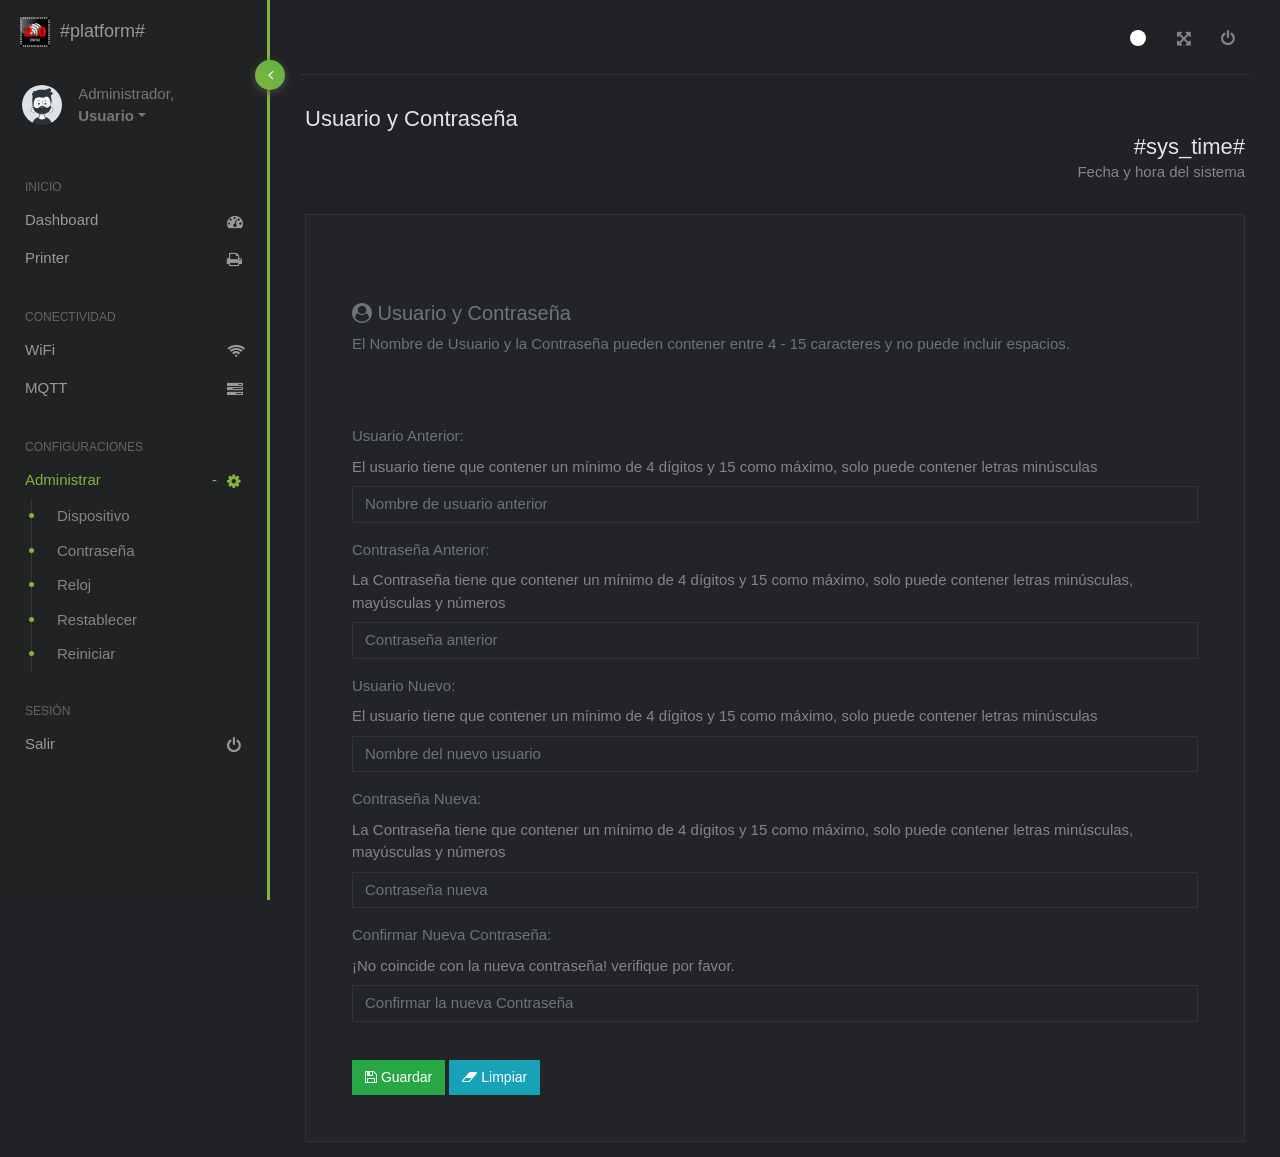
==== commit ca01da8b: "Versión Base Estable" ====
--- a/src/data/admin.html
+++ b/src/data/admin.html
@@ -1,244 +1,180 @@
 <!doctype html>
-<html lang="es" data-theme="dark">
-<!-- * -------------------------------------------------------------------- -->
-<!-- * AdminESP - ElectronicIOT 2022                                        -->
-<!-- * Sitio WEB: https://electroniciot.com                                 -->
-<!-- * Correo: admin@electroniciot.com                                      -->
-<!-- * Cel_WSP: +591 71243395                                               -->
-<!-- * Plataforma: ESP32                                                    -->
-<!-- * Framework:  Arduino                                                  -->
-<!-- * Proyecto: Panel Administrativo para el ESP32 con HTML 5              -->
-<!-- * Nombre: ESP32 Admin Tool                                             -->
-<!-- * Autor: Ing. Yamir Hidalgo Peña                                       -->
-<!-- * -------------------------------------------------------------------  -->
-
-<head>
-    <title>USUARIO | ESP32 Admin Tool</title>
-    <meta charset="utf-8">
-    <meta http-equiv="X-UA-Compatible" content="IE=edge, chrome=1">
-    <meta name="viewport" content="width=device-width, initial-scale=1.0, maximum-scale=1.0, user-scalable=0">
-    <meta name="description" content="Panel Administrativo para el ESP32">
-    <meta name="author" content="ELECTRONICIOT.COM">
-    <link rel="icon" href="img/esp32.png" type="image/png">
-    <!-- VENDOR CSS -->
-    <link rel="stylesheet" href="css/bootstrap.css">
-    <link rel="stylesheet" href="css/font-aws.css">
-    <link rel="stylesheet" href="css/vivify.css">
-    <link rel="stylesheet" href="css/sweetalert.css" />
-    <!-- MAIN CSS -->
-    <link rel="stylesheet" href="css/mooli.css">
-    <!-- CUSTOM CSS -->
-    <link rel="stylesheet" href="css/styles.css">
-</head>
+<html data-theme="dark" lang="es">
+<title>USUARIO | ESP32 Admin Tool</title>
+<meta charset="utf-8">
+<meta content="IE=edge, chrome=1" http-equiv="X-UA-Compatible">
+<meta content="width=device-width,initial-scale=1,maximum-scale=1,user-scalable=0" name="viewport">
+<meta content="Panel Administrativo para el ESP32" name="description">
+<meta content="ELECTRONICIOT.COM" name="author">
+<link href="img/esp32.png" rel="icon" type="image/png">
+<link href="css/bootstrap.css" rel="stylesheet">
+<link href="css/font-aws.css" rel="stylesheet">
+<link href="css/vivify.css" rel="stylesheet">
+<link href="css/sweetalert.css" rel="stylesheet">
+<link href="css/mooli.css" rel="stylesheet">
+<link href="css/styles.css" rel="stylesheet">
 
 <body data-theme="light">
-    <div id="body" class="theme-green">
-        <!-- Overlay For Sidebars -->
+    <div class="theme-green" id="body">
         <div class="overlay"></div>
         <div id="wrapper">
-            <!-- Page top navbar -->
             <nav class="navbar navbar-fixed-top">
                 <div class="container-fluid">
                     <div class="navbar-left">
-                        <div class="navbar-btn">
-                            <a href="/"><img src="img/esp32.png" alt="Mooli Logo" class="img-fluid logo"></a>
-                            <button type="button" class="btn-toggle-offcanvas"><i class="fa fa-align-left"></i></button>
-                        </div>
+                        <div class="navbar-btn"><a href="/"><img alt="Mooli Logo" class="img-fluid logo"
+                                    src="img/esp32.png"></a><button class="btn-toggle-offcanvas" type="button"><i
+                                    class="fa fa-align-left"></i></button></div>
                     </div>
                     <div class="navbar-right">
                         <div id="navbar-menu">
                             <ul class="nav navbar-nav">
-                                <!-- Claro / Oscuro -->
-                                <li class="mt-2">
-                                    <label class="switch dark_mode">
-                                        <input type="checkbox">
-                                        <span class="slider round"></span>
-                                    </label>
-                                </li>
-                                <li class="hidden-xs"><a href="javascript:void(0);" id="btnFullscreen"
-                                        class="icon-menu"><i class="fa fa-arrows-alt"></i></a></li>
-                                <li><a href="esp-logout" class="icon-menu"><i class="fa fa-power-off"></i></a></li>
+                                <li class="mt-2"><label class="dark_mode switch"><input type="checkbox"> <span
+                                            class="round slider"></span></label>
+                                <li class="hidden-xs"><a href="javascript:void(0);" class="icon-menu"
+                                        id="btnFullscreen"><i class="fa fa-arrows-alt"></i></a>
+                                <li><a href="esp-logout" class="icon-menu"><i class="fa fa-power-off"></i></a>
                             </ul>
                         </div>
                     </div>
                 </div>
             </nav>
-            <!-- Main left sidebar menu -->
-            <div id="left-sidebar" class="sidebar">
-                <a href="#" class="menu_toggle"><i class="fa fa-angle-left"></i></a>
-                <!-- Logo -->
-                <div class="navbar-brand">
-                    <a href="/"><img src="img/esp32.png" alt="ESP32 Admin Tool Logo"
-                            class="img-fluid logo"><span>#platform#</span></a>
-                    <button type="button" class="btn-toggle-offcanvas btn btn-sm float-right"><i
-                            class="lnr lnr-menu fa fa-chevron-circle-left"></i></button>
-                </div>
-                <!-- sidebar -->
+            <div class="sidebar" id="left-sidebar"><a href="#" class="menu_toggle"><i class="fa fa-angle-left"></i></a>
+                <div class="navbar-brand"><a href="/"><img alt="ESP32 Admin Tool Logo" class="img-fluid logo"
+                            src="img/esp32.png"><span>#platform#</span></a> <button
+                        class="btn btn-sm btn-toggle-offcanvas float-right" type="button"><i
+                            class="fa fa-chevron-circle-left lnr lnr-menu"></i></button></div>
                 <div class="sidebar-scroll">
-                    <!-- user -->
                     <div class="user-account">
-                        <div class="user_div">
-                            <img src="img/user.png" class="user-photo" alt="User Profile Picture">
+                        <div class="user_div"><img alt="User Profile Picture" class="user-photo" src="img/user.png">
                         </div>
-                        <div class="dropdown">
-                            <span>Administrador,</span>
-                            <a href="javascript:void(0);" class="dropdown-toggle user-name"
-                                data-toggle="dropdown"><strong>Usuario</strong></a>
-                            <ul class="dropdown-menu dropdown-menu-right account vivify flipInY">
-                                <li><a href="esp-admin"><i class="fa fa-user"></i>Perfil</a></li>
-                                <li class="divider"></li>
-                                <li><a href="esp-logout"><i class="fa fa-power-off"></i>Salir</a></li>
+                        <div class="dropdown"><span>Administrador,</span> <a href="javascript:void(0);"
+                                class="dropdown-toggle user-name" data-toggle="dropdown"><strong>Usuario</strong></a>
+                            <ul class="vivify account dropdown-menu dropdown-menu-right flipInY">
+                                <li><a href="esp-admin"><i class="fa fa-user"></i>Perfil</a>
+                                <li class="divider">
+                                <li><a href="esp-logout"><i class="fa fa-power-off"></i>Salir</a>
                             </ul>
                         </div>
                     </div>
-                    <!-- user end -->
-                    <!-- menu -->
-                    <nav id="left-sidebar-nav" class="sidebar-nav">
-                        <ul id="main-menu" class="metismenu animation-li-delay">
-                            <li class="header">Inicio</li>
-                            <li><a href="/"><i class="fa fa-dashboard"></i> <span>Dashboard</span></a></li>
-                            <li><a href="esp-print"><i class="fa fa-print"></i> <span>Printer</span></a></li>
-                            <li class="header">Conectividad</li>
-                            <li><a href="esp-wifi"><i class="fa fa-wifi"></i> <span>WiFi</span></a></li>
-                            <li><a href="esp-mqtt"><i class="fa fa-tasks"></i> <span>MQTT</span></a></li>
-                            <li class="header">Configuraciones</li>
-                            <li class="active">
-                                <a href="#uiElements" class="has-arrow"><i
+                    <nav class="sidebar-nav" id="left-sidebar-nav">
+                        <ul class="animation-li-delay metismenu" id="main-menu">
+                            <li class="header">Inicio
+                            <li><a href="/"><i class="fa fa-dashboard"></i> <span>Dashboard</span></a>
+                            <li><a href="esp-print"><i class="fa fa-print"></i> <span>Printer</span></a>
+                            <li class="header">Conectividad
+                            <li><a href="esp-wifi"><i class="fa fa-wifi"></i> <span>WiFi</span></a>
+                            <li><a href="esp-mqtt"><i class="fa fa-tasks"></i> <span>MQTT</span></a>
+                            <li class="header">Configuraciones
+                            <li class="active"><a href="#uiElements" class="has-arrow"><i
                                         class="fa fa-cog"></i><span>Administrar</span></a>
                                 <ul>
-                                    <li><a href="esp-device">Dispositivo</a></li>
-                                    <li><a href="esp-admin">Contraseña</a></li>
-                                    <li><a href="esp-restore">Restablecer</a></li>
-                                    <li><a href="esp-restart">Reiniciar</a></li>
+                                    <li><a href="esp-device">Dispositivo</a>
+                                    <li><a href="esp-admin">Contraseña</a>
+                                    <li><a href="esp-time">Reloj</a>
+                                    <li><a href="esp-restore">Restablecer</a>
+                                    <li><a href="esp-restart">Reiniciar</a>
                                 </ul>
-                            </li>
-                            <li class="header">sesión</li>
-                            <li><a href="esp-logout"><i class="fa fa-power-off"></i> <span>Salir</span></a></li>
+                            <li class="header">sesión
+                            <li><a href="esp-logout"><i class="fa fa-power-off"></i> <span>Salir</span></a>
                         </ul>
                     </nav>
-                    <!-- menu end -->
                 </div>
             </div>
-            <!-- Main body part  -->
             <div id="main-content">
                 <div class="container-fluid">
-                    <!-- Page header section  -->
                     <div class="block-header">
-                        <div class="row clearfix">
-                            <div class="col-xl-5 col-md-5 col-sm-12">
+                        <div class="clearfix row">
+                            <div class="col-sm-12 col-md-5 col-xl-5">
                                 <h1 id="page">Usuario y Contraseña</h1>
+                            </div>
+                            <div class="col-md-12 col-8 col-sm-12 text-lg-right">
+                                <div
+                                    class="vivify align-items-center d-flex delay-550 flex-wrap justify-content-lg-end mt-4 mt-lg-0 pullUp">
+                                    <div class="mb-3 mb-xl-0">
+                                        <h2 class="mb-0" id="sys_time">#sys_time#</h2><span>Fecha y hora del
+                                            sistema</span>
+                                    </div>
+                                </div>
                             </div>
                         </div>
                     </div>
-                    <!-- Ajustes -->
-                    <div class="row clearfix">
-                        <!-- Ajustes -->
+                    <div class="clearfix row">
                         <div class="col-lg-12 col-md-12">
                             <div class="card p-3 px-4">
                                 <div class="card">
                                     <div class="header">
-                                        <h5 class="mt-5 text-secondary"><i class="fa fa-user-circle"></i> Usuario y
+                                        <h5 class="text-secondary mt-5"><i class="fa fa-user-circle"></i> Usuario y
                                             Contraseña</h5>
                                         <p class="text-secondary mb-5">El Nombre de Usuario y la Contraseña pueden
-                                            contener entre 4 - 15 caracteres y no puede incluir espacios.</p>
+                                            contener entre 4 - 15 caracteres y no puede incluir espacios.
                                     </div>
                                     <div class="body">
-                                        <form method="post" name="esp-admin" action="esp-admin" method="POST" id="form">
-                                            <label for="www_username" class="text-secondary">Usuario
-                                                Anterior:</label><br>
-                                            <label for="www_username" class="formulario_input-error"
-                                                id="form_www_username">El usuario tiene que contener un mínimo de 4
-                                                dígitos y 15 como máximo, solo puede contener letras minúsculas</label>
-                                            <div class="input-group mb-3">
-                                                <input type="text" class="form-control" id="www_username"
-                                                    name="www_username" placeholder="Nombre de usuario anterior"
-                                                    aria-describedby="basic-addon1" data-expresion="www_username">
-                                            </div>
-
-                                            <label for="www_password" class="text-secondary">Contraseña
-                                                Anterior:</label><br>
-                                            <label for="www_password" class="formulario_input-error"
+                                        <form method="post" method="POST" action="esp-admin" id="form" name="esp-admin">
+                                            <label class="text-secondary" for="www_username">Usuario
+                                                Anterior:</label><br><label class="formulario_input-error"
+                                                for="www_username" id="form_www_username">El usuario tiene que contener
+                                                un mínimo de 4 dígitos y 15 como máximo, solo puede contener letras
+                                                minúsculas</label>
+                                            <div class="mb-3 input-group"><input aria-describedby="basic-addon1"
+                                                    class="form-control" id="www_username" name="www_username"
+                                                    placeholder="Nombre de usuario anterior"
+                                                    data-expresion="www_username"></div><label class="text-secondary"
+                                                for="www_password">Contraseña Anterior:</label><br><label
+                                                class="formulario_input-error" for="www_password"
                                                 id="form_www_password">La Contraseña tiene que contener un mínimo de 4
                                                 dígitos y 15 como máximo, solo puede contener letras minúsculas,
                                                 mayúsculas y números</label>
-                                            <div class="input-group mb-3">
-                                                <input type="password" class="form-control" id="www_password"
-                                                    name="www_password" placeholder="Contraseña anterior"
-                                                    aria-describedby="basic-addon1" data-expresion="www_password">
-                                            </div>
-
-                                            <label for="new_www_username" class="text-secondary">Usuario
-                                                Nuevo:</label><br>
-                                            <label for="new_www_username" class="formulario_input-error"
+                                            <div class="mb-3 input-group"><input aria-describedby="basic-addon1"
+                                                    class="form-control" id="www_password" name="www_password"
+                                                    placeholder="Contraseña anterior" data-expresion="www_password"
+                                                    type="password"></div><label class="text-secondary"
+                                                for="new_www_username">Usuario Nuevo:</label><br><label
+                                                class="formulario_input-error" for="new_www_username"
                                                 id="form_new_www_username">El usuario tiene que contener un mínimo de 4
                                                 dígitos y 15 como máximo, solo puede contener letras minúsculas</label>
-                                            <div class="input-group mb-3">
-                                                <input type="text" class="form-control" id="new_www_username"
-                                                    name="new_www_username" placeholder="Nombre del nuevo usuario"
-                                                    aria-describedby="basic-addon1" data-expresion="www_username">
-                                            </div>
-
-                                            <label for="new_www_password" class="text-secondary">Contraseña
-                                                Nueva:</label><br>
-                                            <label for="new_www_password" class="formulario_input-error"
+                                            <div class="mb-3 input-group"><input aria-describedby="basic-addon1"
+                                                    class="form-control" id="new_www_username" name="new_www_username"
+                                                    placeholder="Nombre del nuevo usuario"
+                                                    data-expresion="www_username"></div><label class="text-secondary"
+                                                for="new_www_password">Contraseña Nueva:</label><br><label
+                                                class="formulario_input-error" for="new_www_password"
                                                 id="form_new_www_password">La Contraseña tiene que contener un mínimo de
                                                 4 dígitos y 15 como máximo, solo puede contener letras minúsculas,
                                                 mayúsculas y números</label>
-                                            <div class="input-group mb-3">
-                                                <input type="password" class="form-control" id="new_www_password"
-                                                    name="new_www_password" placeholder="Contraseña nueva"
-                                                    aria-describedby="basic-addon1" data-expresion="www_password">
-                                            </div>
-
-                                            <label for="c_new_www_password" class="text-secondary">Confirmar Nueva
-                                                Contraseña:</label><br>
-                                            <label for="c_new_www_password" class="formulario_input-error"
+                                            <div class="mb-3 input-group"><input aria-describedby="basic-addon1"
+                                                    class="form-control" id="new_www_password" name="new_www_password"
+                                                    placeholder="Contraseña nueva" data-expresion="www_password"
+                                                    type="password"></div><label class="text-secondary"
+                                                for="c_new_www_password">Confirmar Nueva Contraseña:</label><br><label
+                                                class="formulario_input-error" for="c_new_www_password"
                                                 id="form_c_new_www_password">¡No coincide con la nueva contraseña!
                                                 verifique por favor.</label>
-                                            <div class="input-group mb-3">
-                                                <input type="password" class="form-control" id="c_new_www_password"
+                                            <div class="mb-3 input-group"><input aria-describedby="basic-addon1"
+                                                    class="form-control" id="c_new_www_password"
                                                     name="c_new_www_password"
-                                                    placeholder="Confirmar la nueva Contraseña"
-                                                    aria-describedby="basic-addon1">
-                                            </div>
-
-                                            <!-- Mensaje de Error de Formulario -->
-                                            <div class="input-group mb-3 formulario_mensaje" id="formulario_mensaje">
-                                                <div class="alert alert-danger alert-dismissible col-lg-12"
-                                                    role="alert">
-                                                    <button type="button" class="close" data-dismiss="alert"
-                                                        aria-label="Close"><span aria-hidden="true">×</span></button>
+                                                    placeholder="Confirmar la nueva Contraseña" type="password"></div>
+                                            <div class="mb-3 input-group formulario_mensaje" id="formulario_mensaje">
+                                                <div class="col-lg-12 alert alert-danger alert-dismissible"
+                                                    role="alert"><button class="close" type="button" aria-label="Close"
+                                                        data-dismiss="alert"><span aria-hidden="true">×</span></button>
                                                     <i class="fa fa-times-circle"></i> <b>Error:</b> ¡Por favor rellena
-                                                    el formulario correctamente!.
-                                                </div>
-                                            </div>
-                                            <br>
-                                            <button type="submit" class="btn btn-success mb-2"><i
-                                                    class="fa fa-floppy-o"></i> <span> Guardar</span></button>
-                                            <button type="button" class="btn btn-info mb-2" onclick="Limpiar()"><i
-                                                    class="fa fa-eraser"></i> <span> Limpiar</span></button>
+                                                    el formulario correctamente!.</div>
+                                            </div><br><button class="btn mb-2 btn-success" type="submit"><i
+                                                    class="fa fa-floppy-o"></i> <span>Guardar</span></button> <button
+                                                class="btn mb-2 btn-info" type="button" onclick="Limpiar()"><i
+                                                    class="fa fa-eraser"></i> <span>Limpiar</span></button>
                                         </form>
                                     </div>
                                 </div>
                             </div>
                         </div>
                     </div>
-                    <!-- Ajustes end -->
                 </div>
             </div>
         </div>
-        <!-- Main body end  -->
     </div>
-    </div>
-    <!-- Javascript -->
     <script src="js/libscripts.js"></script>
     <script src="js/vendorscripts.js"></script>
-    <!-- Vedor js file and create bundle with grunt  -->
     <script src="js/sweetalert.js"></script>
-    <!-- Project core js file minify with grunt -->
-    <script src="js/mainscripts.js "></script>
-    <!-- Custom Scripts -->
-    <script src="js/scripts.js "></script>
-</body>
-
-</html>+    <script src="js/mainscripts.js"></script>
+    <script src="js/scripts.js"></script>
--- a/src/data/css/styles.css
+++ b/src/data/css/styles.css
@@ -1,54 +1,2 @@
-/* -------------------------------------------------------------------
- * AdminESP - ElectronicIOT 2022
- * Sitio WEB: https://electroniciot.com
- * Correo: admim@electroniciot.com
- * Cel_WSP: +591 71243395
- * Plataforma: ESP32
- * Framework:  Arduino
- * Proyecto Admin Panel Tool para el ESP32 con HTNL, JavaScript, CSS
- * ESP32 Admin Tool v2.0
- * -------------------------------------------------------------------
-*/
-
-.formulario_input-error {
-    font-size: 12px;
-    margin-bottom: 0;
-    display: none;
-}
-
-.formulario_input-error-activo {
-    display: block;
-    color: #dc3545;
-}
-
-.formulario_mensaje {
-    display: none;
-}
-
-.formulario_mensaje-activo {
-    display: block;
-}
-
-.scan {
-    display: none;
-}
-
-.scan-activo {
-    display: block;
-}
-
-.table-off {
-    display: none;
-}
-
-.table-activo {
-    display: block;
-}
-
-.fw {
-    display: none;
-}
-
-.fw-activo {
-    display: block;
-}+Minified CSS Output
+.formulario_input-error{font-size:12px;margin-bottom:0;display:none}.formulario_input-error-activo{display:block;color:#dc3545}.formulario_mensaje,.fw,.scan,.table-off,.time{display:none}.formulario_mensaje-activo,.fw-activo,.scan-activo,.table-activo,.time-activo{display:block}
